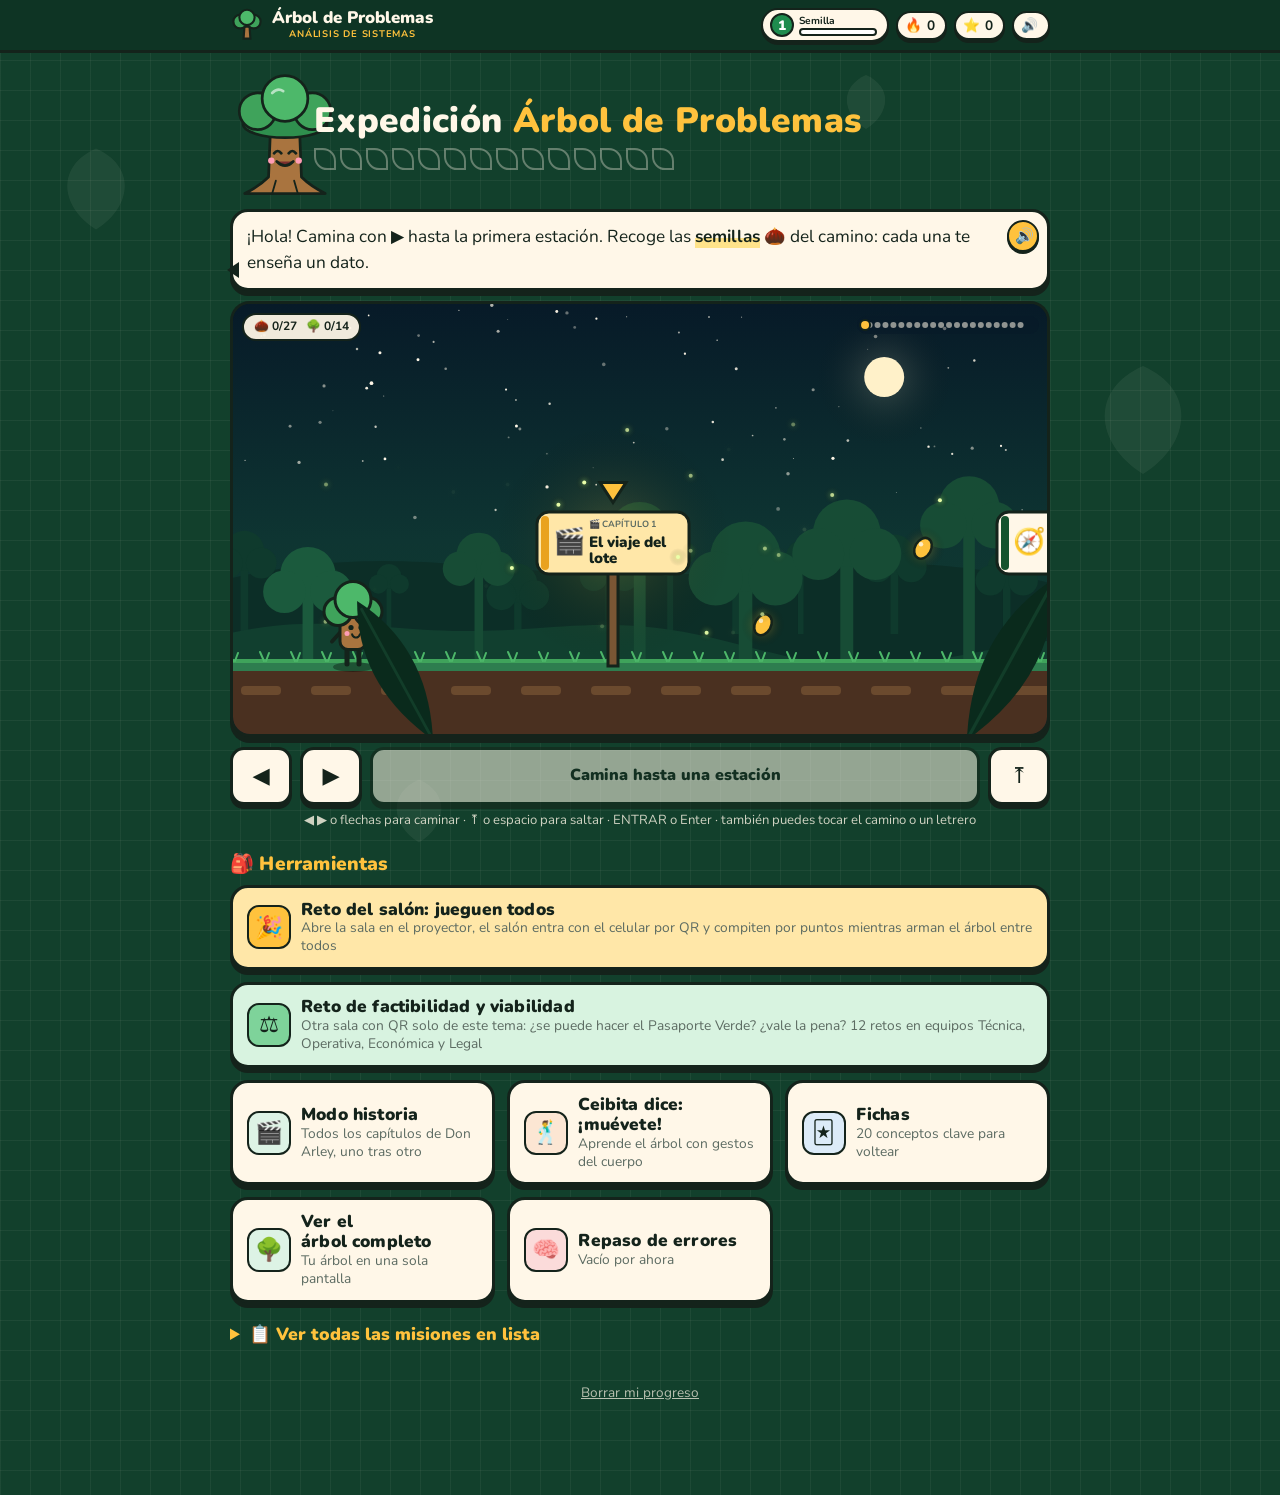
==== index.html @ 60950908 "Reto Matriz factible/viable; misión de factibilidad con menos texto y más juego; combos, puntos, pis" ====
<!doctype html>
<html lang="es">
<head>
<meta charset="utf-8">
<link rel="icon" href="favicon.svg" type="image/svg+xml">
<link rel="stylesheet" href="diagramas.css">
<link rel="stylesheet" href="factibilidad.css">
<meta name="viewport" content="width=device-width, initial-scale=1, viewport-fit=cover">
<meta name="description" content="Expedición Árbol de Problemas: un juego para entender el árbol de problemas del Pasaporte Verde del Predio Amazónico por actores, datos, procesos y control.">
<meta name="theme-color" content="#0E3424">
<title>Árbol de Problemas · Expedición</title>
<link rel="preconnect" href="https://fonts.googleapis.com">
<link rel="preconnect" href="https://fonts.gstatic.com" crossorigin>
<link rel="stylesheet" href="https://fonts.googleapis.com/css2?family=Nunito:ital,wght@0,400;0,600;0,700;0,800;0,900;1,400&display=swap">
<style>
/* Mundo: selva amazónica de noche. Todo lo que tocas es una "calcomanía" crema con borde de tinta y sombra dura.
   Los 4 componentes del sistema tienen color fijo en todo el juego: Actores verde, Datos azul, Procesos naranja, Control dorado. */
:root{
  --night:#12402C; --night2:#0E3424; --grid:rgba(255,247,232,.05);
  --paper:#FFF7E8; --paper2:#F3E8CF; --ink:#14231B; --muted:#5C6B62; --cream:#FFF7E8;
  --act:#1E8C4E; --act-bg:#DDF3E5; --dat:#2B7BB9; --dat-bg:#DCEBF8; --pro:#D0661C; --pro-bg:#FCE6D3; --con:#B88600; --con-bg:#FBF0C8;
  --efe:#E9A21F; --efe-bg:#FDF1D3; --env:#7C8A82; --env-bg:#ECEFED; --trunk:#14532D;
  --ok:#1C9A52; --ok-bg:#D8F2E2; --bad:#DA3832; --bad-bg:#FBDBDA; --gold:#FFC23D; --pink:#FF9DB5;
  --display:"Nunito",system-ui,sans-serif;
  --body:"Nunito",system-ui,-apple-system,"Segoe UI",sans-serif;
  --mono:"Nunito",system-ui,sans-serif;
  color-scheme:light;
}
*{box-sizing:border-box}
html,body{margin:0}
html{background:var(--night)}
body{background:var(--night);color:var(--cream);font-family:var(--body);font-size:17px;line-height:1.5;min-height:100vh;overflow-x:hidden;
  background-image:linear-gradient(var(--grid) 1px,transparent 1px),linear-gradient(90deg,var(--grid) 1px,transparent 1px);background-size:30px 30px}
[hidden]{display:none!important}
h1,h2,h3{font-family:var(--display);font-weight:900;letter-spacing:.01em;line-height:1.15;margin:0;text-wrap:balance}
p{margin:0}
b,strong{font-weight:700}
button{font:inherit;color:inherit}
:focus-visible{outline:3px solid var(--gold);outline-offset:3px;border-radius:8px}
.gut{padding-left:max(16px,env(safe-area-inset-left,0px));padding-right:max(16px,env(safe-area-inset-right,0px))}
.wrap{max-width:820px;margin:0 auto}
.muted{color:var(--muted)}
.center{text-align:center}

/* hojas de fondo */
.bg{position:fixed;inset:0;z-index:0;pointer-events:none;overflow:hidden}
.bg svg{position:absolute;fill:var(--cream);opacity:.06;animation:drift 28s ease-in-out infinite}
@keyframes drift{50%{transform:translateY(-30px) rotate(18deg)}}

/* calcomanías */
.paper{background:var(--paper);color:var(--ink);border:3px solid var(--ink);border-radius:20px;box-shadow:0 6px 0 var(--ink);padding:18px}
.btn{font-family:var(--display);font-weight:900;font-size:1.15rem;letter-spacing:.02em;background:var(--gold);color:var(--ink);border:3px solid var(--ink);border-radius:14px;padding:11px 20px;box-shadow:0 5px 0 var(--ink);cursor:pointer;transition:transform .08s,box-shadow .08s,filter .15s;display:inline-flex;align-items:center;gap:8px;justify-content:center;text-decoration:none}
.btn:hover:not(:disabled){filter:brightness(1.06)}
.btn:active:not(:disabled){transform:translateY(4px);box-shadow:0 1px 0 var(--ink)}
.btn.ghost{background:var(--paper)}
.btn.green{background:#7ED39A}
.btn.small{font-size:.95rem;padding:6px 12px;box-shadow:0 3px 0 var(--ink);border-radius:11px}
.btn.small:active:not(:disabled){transform:translateY(2px);box-shadow:0 1px 0 var(--ink)}
.btn:disabled{opacity:.45;cursor:default}
.eyebrow{font:700 .72rem var(--mono);letter-spacing:.1em;text-transform:uppercase}

/* HUD */
.hud{position:sticky;top:0;z-index:15;background:var(--night2);border-bottom:3px solid var(--ink);padding-top:env(safe-area-inset-top,0px)}
.hin{max-width:820px;margin:0 auto;display:flex;align-items:center;gap:7px;flex-wrap:wrap;padding-block:8px}
.logo{display:flex;align-items:center;gap:8px;background:none;border:0;cursor:pointer;padding:0;margin-right:auto;color:var(--cream)}
.logo svg{width:34px;height:34px}
.logo .lt{font-family:var(--display);font-weight:900;font-size:1.05rem;line-height:1}
.logo .lt small{display:block;font:700 .6rem var(--mono);letter-spacing:.08em;color:var(--gold)}
.chip{display:inline-flex;align-items:center;gap:5px;background:var(--paper);color:var(--ink);border:2.5px solid var(--ink);border-radius:999px;padding:3px 10px 3px 7px;font:700 .85rem var(--mono);font-variant-numeric:tabular-nums;white-space:nowrap;box-shadow:0 3px 0 var(--ink)}
button.chip{cursor:pointer}
button.chip:active{transform:translateY(2px);box-shadow:0 1px 0 var(--ink)}
.lvl .badge{width:24px;height:24px;border-radius:50%;background:var(--act);color:#fff;border:2.5px solid var(--ink);display:grid;place-items:center;font-family:var(--display);font-weight:900;font-size:.85rem}
.lvl .info{display:grid;line-height:1.1}
.lvl .rank{font:700 .64rem var(--body);max-width:96px;white-space:nowrap;overflow:hidden;text-overflow:ellipsis}
.xpbar{width:78px;height:8px;border:2px solid var(--ink);border-radius:99px;background:#fff;overflow:hidden}
.xpbar i{display:block;height:100%;background:var(--act);transition:width .5s}
.flame.hot{background:#FFD9B8}
.flame.hot .fi{display:inline-block;animation:flick .5s ease-in-out infinite alternate}
@keyframes flick{to{transform:scale(1.18) rotate(-6deg)}}
.chip.run{background:#CDEFD8}
.chip.brk{background:#FFE0EA}

main{position:relative;z-index:1;padding-top:18px;padding-bottom:90px}

/* Ceibita y burbuja */
.talk{display:grid;grid-template-columns:96px 1fr;gap:10px;align-items:end;margin-bottom:14px}
.ceiba{width:96px;height:112px;overflow:visible}
.ceiba .crown{transform-origin:60px 60px;animation:sway 4s ease-in-out infinite}
@keyframes sway{50%{transform:rotate(-3deg)}}
.bubble{position:relative;background:var(--paper);color:var(--ink);border:3px solid var(--ink);border-radius:18px 18px 18px 4px;box-shadow:0 5px 0 var(--ink);padding:12px 46px 12px 14px;font-size:1.08rem;min-height:56px}
.bubble::before{content:"";position:absolute;left:-14px;bottom:10px;border:8px solid transparent;border-right:12px solid var(--ink)}
.bubble b{background:linear-gradient(transparent 55%,#FFE38A 55%)}
.spk{position:absolute;right:8px;top:8px;width:32px;height:32px;border-radius:50%;border:2.5px solid var(--ink);background:var(--gold);cursor:pointer;display:grid;place-items:center;font-size:.95rem;box-shadow:0 2px 0 var(--ink)}
.w{opacity:0;animation:win .3s forwards}
@keyframes win{to{opacity:1}}

.card{margin-bottom:16px}
.card h3{font-size:1.3rem;margin-bottom:8px}
.card p+p{margin-top:8px}
.pop{animation:pop .35s cubic-bezier(.2,1.4,.4,1)}
@keyframes pop{from{transform:scale(.94);opacity:0}}
.act{display:flex;gap:10px;justify-content:center;flex-wrap:wrap;margin-top:6px}

/* piezas de contenido */
.big{font-family:var(--display);font-weight:900;font-size:1.3rem;line-height:1.25;color:var(--trunk)}
.quote{border-left:6px solid var(--gold);background:#FFF1C9;padding:10px 12px;border-radius:0 12px 12px 0;font-weight:700}
.trunkbox{background:var(--trunk);color:#fff;border:3px solid var(--ink);outline:3px solid var(--gold);outline-offset:-7px;border-radius:14px;padding:14px 16px;font-family:var(--display);font-weight:900;font-size:1.15rem;line-height:1.3}
.rows{display:grid;gap:6px}
.rows .r{display:grid;grid-template-columns:minmax(110px,32%) 1fr;gap:10px;padding:8px 10px;border-radius:10px;background:#fff;border:2px solid #E3D9C2;font-size:.97rem}
.rows .r b{color:var(--ink)}
.rows .r.c-act{border-left:7px solid var(--act)} .rows .r.c-dat{border-left:7px solid var(--dat)} .rows .r.c-pro{border-left:7px solid var(--pro)} .rows .r.c-con{border-left:7px solid var(--con)} .rows .r.c-efe{border-left:7px solid var(--efe)} .rows .r.c-env{border-left:7px solid var(--env)} .rows .r.c-trk{border-left:7px solid var(--trunk)}
.rows .r.hl{background:#FFF1C9;border-color:var(--gold)}
.li{margin:4px 0 0;padding-left:20px}
.li li{margin:3px 0}
.flow{display:flex;flex-wrap:wrap;align-items:center;gap:6px;margin:6px 0}
.flow span{background:#fff;border:2.5px solid var(--ink);border-radius:10px;padding:5px 9px;font-weight:700;font-size:.92rem}
.flow span:last-child{background:var(--act);color:#fff}
.flow.plain span:last-child{background:#fff;color:var(--ink)}
.flow i{font-style:normal;font-weight:700;color:var(--muted)}
.cmp{display:grid;grid-template-columns:repeat(2,1fr);gap:8px}
@media(min-width:640px){.cmp{grid-template-columns:repeat(4,1fr)}}
.cmp div{border-radius:12px;padding:9px 10px;border:2.5px solid var(--ink);font-size:.92rem;line-height:1.3}
.cmp div b{display:block;font-family:var(--display);font-weight:900;font-size:1.05rem;color:#fff;margin:-9px -10px 6px;padding:5px 10px;border-radius:9px 9px 0 0}
.k-act{background:var(--act-bg)} .k-act b{background:var(--act)}
.k-dat{background:var(--dat-bg)} .k-dat b{background:var(--dat)}
.k-pro{background:var(--pro-bg)} .k-pro b{background:var(--pro)}
.k-con{background:var(--con-bg)} .k-con b{background:var(--con)}
.tag{display:inline-block;color:#fff;border-radius:7px;padding:0 7px;font-weight:700;font-size:.9em}
.t-act{background:var(--act)} .t-dat{background:var(--dat)} .t-pro{background:var(--pro)} .t-con{background:var(--con)} .t-efe{background:var(--efe);color:var(--ink)} .t-env{background:var(--env)}
.two{display:grid;grid-template-columns:1fr 1fr;gap:8px}
.two>div{border:2.5px solid var(--ink);border-radius:12px;padding:9px 10px;font-size:.93rem}
.two .yes{background:var(--ok-bg)} .two .no{background:#EEE7F6}
.howto{display:grid;gap:8px;margin:6px 0 10px}
.howto div{display:flex;gap:10px;align-items:center;background:#fff;border:2px solid #E3D9C2;border-radius:12px;padding:8px 10px}
.howto div b{flex:none;width:30px;height:30px;border-radius:50%;background:var(--gold);border:2.5px solid var(--ink);display:grid;place-items:center;font-family:var(--display);font-weight:900}
.treepic{display:grid;gap:6px;text-align:center;font-weight:700}
.treepic div{border:2.5px solid var(--ink);border-radius:12px;padding:8px}
.tp-copa{background:var(--efe-bg)} .tp-tronco{background:var(--trunk);color:#fff} .tp-raiz{background:var(--act-bg)} .tp-suelo{background:var(--env-bg);border-style:dashed!important}
.treepic small{display:block;font-weight:400}
.dik{display:flex;gap:6px;align-items:center;flex-wrap:wrap}
.dik span{flex:1;min-width:100px;text-align:center;border:2.5px solid var(--dat);border-radius:10px;padding:7px;background:var(--dat-bg);font-weight:700;font-size:.92rem}
.dik span.x{border-color:var(--bad);border-style:dashed;background:#fff;color:var(--bad)}
.dik i{font-style:normal;font-weight:700}
.eps{display:grid;grid-template-columns:1fr auto 1fr auto 1fr;gap:6px;align-items:stretch;font-size:.88rem}
.eps>div{border:2.5px solid var(--ink);border-radius:10px;padding:7px}
.eps .ar{border:0;display:grid;place-items:center;font-weight:700;padding:0}
.eps h4{margin:0 0 3px;font:700 .72rem var(--mono);letter-spacing:.08em}
.eps .e{background:var(--dat-bg)} .eps .p{background:var(--pro-bg)} .eps .s{background:var(--efe-bg)}
.ctl{margin-top:8px;border:2.5px solid var(--ink);border-radius:10px;padding:7px;background:var(--con-bg);text-align:center;font-size:.9rem}
@media(max-width:560px){.eps{grid-template-columns:1fr}.eps .ar{transform:rotate(90deg);height:18px}}

/* mapa */
.hero{display:grid;grid-template-columns:110px 1fr;gap:12px;align-items:center;margin-bottom:16px}
.hero .ceiba{width:110px;height:128px}
.title{font-size:clamp(1.8rem,7vw,2.6rem);color:var(--cream)}
.title em{font-style:normal;color:var(--gold)}
.leaves{display:flex;gap:4px;flex-wrap:wrap;margin-top:8px}
.leaves i{width:22px;height:22px;border-radius:0 60% 0 60%;border:2px solid var(--cream);opacity:.35}
.leaves i.on{background:#7ED39A;border-color:var(--ink);opacity:1}
.sect{font-family:var(--display);font-weight:900;font-size:1.2rem;margin:22px 0 10px;color:var(--gold)}
.grid{display:grid;grid-template-columns:repeat(auto-fill,minmax(230px,1fr));gap:12px}
.mcard{position:relative;text-align:left;background:var(--paper);color:var(--ink);border:3px solid var(--ink);border-radius:18px;box-shadow:0 5px 0 var(--ink);padding:12px 14px;cursor:pointer;display:grid;grid-template-columns:44px 1fr;gap:10px;align-items:center;transition:transform .08s,box-shadow .08s}
.mcard:active{transform:translateY(4px);box-shadow:0 1px 0 var(--ink)}
.mcard .ic{width:44px;height:44px;border-radius:12px;border:2.5px solid var(--ink);display:grid;place-items:center;font-size:1.4rem;background:var(--c,#fff)}
.mcard h3{font-size:1.08rem}
.mcard p{font-size:.86rem;color:var(--muted);line-height:1.3}
.mcard .st{font-size:.95rem;letter-spacing:1px;color:#C9A13E}
.mcard .nx{position:absolute;top:-11px;right:10px;background:var(--gold);border:2.5px solid var(--ink);border-radius:99px;font:700 .68rem var(--mono);padding:2px 8px;animation:bob 1.4s ease-in-out infinite}
@keyframes bob{50%{transform:translateY(-3px)}}
.mcard.done{background:#F1FAF3}
.mcard.boss{grid-column:1/-1;background:#FFE7A8}
.mcard .num{font:700 .66rem var(--mono);color:var(--muted);letter-spacing:.08em}
.linkbtn{background:none;border:0;color:var(--cream);opacity:.7;text-decoration:underline;cursor:pointer;font-size:.85rem}

/* minijuegos */
.gtitle{margin-bottom:12px}
.gtitle h3{font-size:1.45rem;color:var(--cream)}
.gtitle p{opacity:.85}
.pool{display:flex;flex-wrap:wrap;gap:8px;margin-bottom:14px;min-height:20px}
.tile{background:var(--paper);color:var(--ink);border:2.5px solid var(--ink);border-radius:12px;padding:8px 11px;box-shadow:0 3px 0 var(--ink);cursor:pointer;font-weight:700;font-size:.95rem;text-align:left;line-height:1.25;transition:transform .08s}
.tile.sel{background:var(--gold);transform:translateY(-3px)}
.tile.okk{background:var(--ok-bg);box-shadow:none;cursor:default}
.tile.gone{display:none}
.buckets{display:grid;gap:10px;grid-template-columns:repeat(2,1fr)}
@media(min-width:700px){.buckets.b4{grid-template-columns:repeat(4,1fr)}.buckets.b3{grid-template-columns:repeat(3,1fr)}.buckets.b5{grid-template-columns:repeat(5,1fr)}}
.bucket{background:var(--bg,#fff);border:3px solid var(--ink);border-radius:16px;min-height:96px;cursor:pointer;display:flex;flex-direction:column;box-shadow:0 4px 0 var(--ink);color:var(--ink)}
.bucket .bh{background:var(--c);color:#fff;font-family:var(--display);font-weight:900;padding:6px 10px;border-radius:12px 12px 0 0;font-size:1rem}
.bucket .bin{padding:6px;display:flex;flex-direction:column;gap:5px}
.bucket .bin .tile{font-size:.8rem;padding:5px 7px;box-shadow:none}
.bucket.hint{animation:glow .8s ease-in-out 3}
@keyframes glow{50%{box-shadow:0 0 0 6px var(--gold)}}
.shake{animation:shake .35s}
@keyframes shake{25%{transform:translateX(-6px)}75%{transform:translateX(6px)}}
.fb{min-height:1.6em;text-align:center;font-weight:700;margin:12px 0 4px}
.fb.good{color:#9BF0B8} .fb.bad{color:#FFB3B0}
.line{list-style:none;padding:0;margin:0 0 14px;display:grid;gap:6px;counter-reset:n}
.line li{counter-increment:n;background:var(--ok-bg);color:var(--ink);border:2.5px solid var(--ink);border-radius:12px;padding:7px 10px 7px 40px;position:relative;font-weight:700;animation:pop .3s}
.line li::before{content:counter(n);position:absolute;left:8px;top:50%;transform:translateY(-50%);width:24px;height:24px;border-radius:50%;background:var(--act);color:#fff;display:grid;place-items:center;font-family:var(--display);font-weight:900;font-size:.85rem}
.line.empty::after{content:"Toca la primera tarjeta…";opacity:.6;font-style:italic}
.match{display:grid;grid-template-columns:1fr 1fr;gap:10px}
.match .col{display:grid;gap:8px;align-content:start}
.match .tile{width:100%}
.match .tile.okk{opacity:.75}
.tfcard{text-align:center;font-size:1.2rem;font-weight:700;padding:26px 18px}
.tfbtns{display:grid;grid-template-columns:1fr 1fr;gap:10px;margin-top:12px}

/* batalla */
.arena{display:grid;grid-template-columns:110px 1fr;gap:12px;align-items:center;margin-bottom:14px}
.mon{width:110px;height:100px;overflow:visible}
.mon.hit{animation:hit .4s}
@keyframes hit{30%{transform:translateX(10px) rotate(8deg);filter:brightness(1.6)}}
.mon.ko{animation:ko .8s forwards}
@keyframes ko{to{transform:translateY(40px) rotate(90deg);opacity:0}}
.mname{font-family:var(--display);font-weight:900;font-size:1.25rem}
.hp{height:16px;border:3px solid var(--ink);border-radius:99px;background:#fff;overflow:hidden;margin:6px 0}
.hp i{display:block;height:100%;background:linear-gradient(90deg,#E8533F,#F28C38);transition:width .4s}
.hearts{font-size:1.25rem;letter-spacing:2px}
.combo{font:700 .8rem var(--mono);color:var(--gold)}
.qbox{margin-bottom:12px}
.qbox .q{font-size:1.15rem;font-weight:700}
.opts{display:grid;gap:8px}
.opt{text-align:left;background:#fff;border:3px solid var(--ink);border-radius:14px;padding:10px 12px;box-shadow:0 4px 0 var(--ink);cursor:pointer;font-weight:700;font-size:1rem;color:var(--ink);line-height:1.3}
.opt:active:not(:disabled){transform:translateY(3px);box-shadow:0 1px 0 var(--ink)}
.opt.right{background:var(--ok-bg);border-color:var(--ok)}
.opt.wrong{background:var(--bad-bg);border-color:var(--bad)}
.opt:disabled{cursor:default}
.why{margin-top:10px;border-radius:12px;padding:10px 12px;font-size:.98rem;border:2.5px solid var(--ink)}
.why.good{background:var(--ok-bg)} .why.bad{background:var(--bad-bg)}
.float{position:fixed;z-index:70;pointer-events:none;font-family:var(--display);font-weight:900;font-size:1.3rem;color:var(--gold);-webkit-text-stroke:1px var(--ink);animation:up 1s forwards}
@keyframes up{to{transform:translateY(-50px);opacity:0}}

.mtop{display:flex;align-items:center;gap:10px;margin-bottom:14px}
.dots{display:flex;gap:5px;flex-wrap:wrap}
.dots i{width:11px;height:11px;border-radius:50%;border:2px solid var(--cream);opacity:.4}
.dots i.on{background:var(--gold);border-color:var(--ink);opacity:1}
.dots i.cur{background:var(--cream);opacity:1;transform:scale(1.25)}

/* overlay, toast, confeti */
.ov{position:fixed;inset:0;z-index:50;background:rgba(10,30,20,.72);display:grid;place-items:center;padding:16px}
.ov .paper{max-width:460px;width:100%;max-height:88vh;overflow:auto;animation:pop .35s cubic-bezier(.2,1.4,.4,1)}
.ov h2{font-size:1.7rem;margin-bottom:6px}
.toast{position:fixed;left:50%;bottom:22px;transform:translateX(-50%);z-index:55;background:var(--paper);color:var(--ink);border:3px solid var(--ink);border-radius:14px;box-shadow:0 4px 0 var(--ink);padding:9px 14px;font-weight:700;max-width:92vw;animation:pop .3s}
.confetti{position:fixed;inset:0;pointer-events:none;z-index:60;overflow:hidden}
.confetti i{position:absolute;top:-14px;width:9px;height:14px;border-radius:2px;animation:fall 1.9s ease-in forwards}
@keyframes fall{to{transform:translate(var(--x),105vh) rotate(720deg)}}
.seg{display:flex;gap:6px;flex-wrap:wrap;margin:6px 0 12px}
.seg button{border:2.5px solid var(--ink);border-radius:10px;background:#fff;padding:6px 12px;cursor:pointer;font-weight:700}
.seg button.on{background:var(--gold)}
input[type=range]{width:100%;accent-color:var(--act)}

/* fichas */
.flip{perspective:900px;cursor:pointer;min-height:150px}
.flip .in{position:relative;width:100%;min-height:150px;transition:transform .5s;transform-style:preserve-3d}
.flip.on .in{transform:rotateY(180deg)}
.flip .f,.flip .b{position:absolute;inset:0;backface-visibility:hidden;border:3px solid var(--ink);border-radius:16px;box-shadow:0 4px 0 var(--ink);padding:12px;display:grid;place-items:center;text-align:center;color:var(--ink)}
.flip .f{background:var(--paper);font-family:var(--display);font-weight:900;font-size:1.25rem}
.flip .b{background:var(--act-bg);transform:rotateY(180deg);font-size:.95rem;line-height:1.35}
.fgrid{display:grid;grid-template-columns:repeat(auto-fill,minmax(220px,1fr));gap:12px}

/* exposición */
.expo .stepn{font:700 .75rem var(--mono);letter-spacing:.1em;color:var(--muted)}
.expo .say{font-size:1.18rem;line-height:1.5;font-style:italic;margin:8px 0}
.keys{display:grid;gap:7px;margin:10px 0}
.keys span{background:#fff;border:2.5px solid var(--ink);border-radius:10px;padding:8px 10px;font-weight:700}
.clock{font:700 2rem var(--mono);text-align:center}
.clock small{font-size:.9rem;color:var(--muted)}
.prog{height:10px;border:2.5px solid var(--ink);border-radius:99px;background:#fff;overflow:hidden;margin:6px 0 12px}
.prog i{display:block;height:100%;background:var(--act);transition:width .3s}

/* ===== mundo para caminar ===== */
.world{position:relative;border:3px solid var(--ink);border-radius:20px;overflow:hidden;box-shadow:0 6px 0 var(--ink);background:#071A28;touch-action:none;user-select:none;-webkit-user-select:none}
.world canvas{display:block;width:100%;height:min(58vh,430px);cursor:pointer}
.pad{display:grid;grid-template-columns:62px 62px 1fr 62px;gap:8px;margin-top:10px}
.pad button{height:58px;border:3px solid var(--ink);border-radius:14px;background:var(--paper);color:var(--ink);box-shadow:0 4px 0 var(--ink);font-size:1.4rem;cursor:pointer;touch-action:none;user-select:none;-webkit-user-select:none}
.pad button:active,.pad button.on{transform:translateY(3px);box-shadow:0 1px 0 var(--ink)}
.pad .go{background:var(--gold);font-family:var(--display);font-weight:900;font-size:1rem;padding:0 8px;line-height:1.1}
.pad .go:disabled{opacity:.55;background:var(--paper)}
.whelp{font-size:.82rem;opacity:.8;text-align:center;margin-top:6px}
details.lst summary{cursor:pointer;font-family:var(--display);font-weight:900;color:var(--gold);font-size:1.1rem;margin:18px 0 10px}
.fact{position:fixed;left:50%;top:78px;transform:translateX(-50%);z-index:56;width:min(92vw,520px);background:#FFF1C9;color:var(--ink);border:3px solid var(--ink);border-radius:16px;box-shadow:0 5px 0 var(--ink);padding:10px 14px;font-weight:700;animation:pop .35s}
.fact small{display:block;font:700 .7rem var(--mono);color:#9A6B00;letter-spacing:.08em}

/* ===== minijuegos de acción ===== */
.gcv{position:relative;border:3px solid var(--ink);border-radius:18px;overflow:hidden;box-shadow:0 5px 0 var(--ink);touch-action:none;background:#0B2A3A}
.gcv canvas{display:block;width:100%;height:min(58vh,420px);cursor:none}
.gcv.lluvia canvas{height:min(64vh,480px);cursor:pointer}
.gstat{display:flex;justify-content:space-between;align-items:center;gap:8px;flex-wrap:wrap;margin:8px 2px;font:700 .95rem var(--mono)}
.mem{display:grid;grid-template-columns:repeat(3,1fr);gap:8px}
@media(min-width:620px){.mem{grid-template-columns:repeat(4,1fr)}}
.mc{min-height:96px;border:3px solid var(--ink);border-radius:14px;background:var(--act);color:#fff;box-shadow:0 4px 0 var(--ink);cursor:pointer;font-weight:700;font-size:.9rem;padding:8px;display:grid;place-items:center;text-align:center;line-height:1.25;transition:background .2s}
.mc .t{display:none}.mc .bk{font-size:1.9rem}
.mc.up,.mc.got{background:var(--paper);color:var(--ink);animation:pop .3s}
.mc.up .t,.mc.got .t{display:block}.mc.up .bk,.mc.got .bk{display:none}
.mc.got{background:var(--ok-bg);cursor:default;box-shadow:none}
.mc.a .t{font-family:var(--display);font-weight:900;font-size:1.05rem}
.speed .stmt{font-size:1.12rem;font-weight:700}
.speed .ans{display:block;margin-top:8px;font-size:1.05rem;background:#FFF1C9;border:2.5px dashed var(--ink);border-radius:10px;padding:8px}
.tbar{height:12px;border:3px solid var(--ink);border-radius:99px;background:#fff;overflow:hidden}
.tbar i{display:block;height:100%;width:100%;background:linear-gradient(90deg,#1E8C4E,#FFC23D);transition:width .2s linear}

/* ===== construir el árbol ===== */
.build{display:grid;gap:8px}
.zone{border:3px dashed var(--ink);border-radius:14px;padding:6px;min-height:58px;color:var(--ink);background:var(--bg,#fff);transition:transform .1s;cursor:pointer}
.zone .zh{font:700 .66rem var(--mono);letter-spacing:.04em;display:flex;justify-content:space-between;gap:4px;color:var(--c,#14231B)}
.zone .zin{display:flex;flex-direction:column;gap:4px;margin-top:4px}
.zone .zin span{background:#fff;border:2px solid var(--ink);border-radius:8px;padding:3px 6px;font-size:.72rem;font-weight:700;line-height:1.2;animation:pop .3s}
.zone.over{transform:scale(1.03);border-style:solid;box-shadow:0 0 0 4px var(--gold)}
.zone.full{border-style:solid}
.zone.hint{animation:glow .8s ease-in-out 3}
.zrow{display:grid;grid-template-columns:repeat(4,1fr);gap:6px}
.btrunk{background:var(--trunk);color:#fff;border:3px solid var(--ink);border-radius:14px;padding:8px 10px;font-family:var(--display);font-weight:900;font-size:.92rem;text-align:center;line-height:1.25}
.tray{position:sticky;bottom:8px;z-index:5;display:grid;gap:8px;background:rgba(14,52,36,.94);border:3px solid var(--ink);border-radius:16px;padding:8px;margin-top:10px}
.tray .tile{touch-action:none;cursor:grab;width:100%}
.ghost:not(.btn){position:fixed;z-index:80;pointer-events:none;transform:translate(-50%,-70%) rotate(-3deg);max-width:260px;opacity:.95}

/* ===== teatro de la exposición ===== */
.stage{position:relative;border:3px solid var(--ink);border-radius:20px;overflow:hidden;box-shadow:0 6px 0 var(--ink);padding:22px 14px 18px;background:radial-gradient(ellipse at 50% 0%,rgba(255,240,180,.42),transparent 62%),linear-gradient(#2a1033,#14081a);color:var(--cream)}
.stage::before,.stage::after{content:"";position:absolute;top:0;bottom:0;width:30px;background:repeating-linear-gradient(90deg,#9d1d2c 0 9px,#7a1220 9px 16px);box-shadow:inset -6px 0 10px rgba(0,0,0,.35)}
.stage::before{left:0}.stage::after{right:0;transform:scaleX(-1)}
.stage>*{position:relative;z-index:1;margin-left:24px;margin-right:24px}
.stage h2{font-size:clamp(1.5rem,6vw,2.2rem);text-align:center;color:var(--gold)}
.sgrid{display:grid;gap:10px;margin-top:14px}
.scard{display:grid;grid-template-columns:42px 1fr auto;gap:10px;align-items:center;text-align:left;background:var(--paper);color:var(--ink);border:3px solid var(--ink);border-radius:16px;box-shadow:0 4px 0 var(--ink);padding:10px 12px;cursor:pointer}
.scard:active{transform:translateY(3px);box-shadow:0 1px 0 var(--ink)}
.scard .ic{font-size:1.6rem;text-align:center}
.scard h3{font-size:1.05rem}.scard p{font-size:.82rem;color:var(--muted);line-height:1.3}
.scard .st{color:#C9A13E;letter-spacing:1px;white-space:nowrap}
.mic{display:grid;gap:8px}
.chips{display:flex;flex-wrap:wrap;gap:6px}
.chips button{border:2.5px solid var(--ink);border-radius:99px;background:#fff;padding:5px 11px;font-weight:700;font-size:.86rem;cursor:pointer;color:var(--ink)}
.chips button.hit{background:#7ED39A;animation:pop .3s}
.live{min-height:2.6em;font-style:italic;color:var(--muted);font-size:.9rem;background:#fff;border:2px dashed #CDBF9F;border-radius:10px;padding:6px 9px;max-height:7em;overflow:auto}
.btn.rec{background:#FF8A80}
.btn .dot{display:inline-block;width:12px;height:12px;border-radius:50%;background:#C62828;animation:blink 1s infinite}
@keyframes blink{50%{opacity:.2}}
.prompter{font-size:1.18rem;line-height:1.55;font-weight:700;color:var(--ink)}
.prompter .fd{color:#7A705C;letter-spacing:.04em}
.breath{width:170px;height:170px;margin:14px auto;border-radius:50%;background:radial-gradient(circle,#7ED39A,#1E8C4E);border:4px solid var(--ink);display:grid;place-items:center;font-family:var(--display);font-weight:900;font-size:1.3rem;color:#fff;transform:scale(.6);transition:transform 4s ease-in-out}
.breath.in{transform:scale(1)}
.ptree{display:grid;gap:6px;margin-top:10px}
.ptree button{border:3px solid var(--ink);border-radius:12px;font-weight:700;cursor:pointer;padding:12px 6px;font-size:.92rem;color:var(--ink);box-shadow:0 3px 0 var(--ink)}
.ptree .r4{display:grid;grid-template-columns:repeat(4,1fr);gap:6px}
.pz-copa{background:var(--efe-bg)}.pz-tronco{background:var(--trunk);color:#fff!important}.pz-suelo{background:var(--env-bg);border-style:dashed!important}
.pz-act{background:var(--act-bg)}.pz-dat{background:var(--dat-bg)}.pz-pro{background:var(--pro-bg)}.pz-con{background:var(--con-bg)}
.ptree button.right{outline:5px solid var(--ok)}.ptree button.wrong{outline:5px solid var(--bad)}
.simon{text-align:center}
.simon .gest{font-size:4.5rem;line-height:1.1;margin:6px 0}
.simon .says{font-family:var(--display);font-weight:900;font-size:1.7rem}
.cert{text-align:center;border:6px double #C9A13E!important;background:linear-gradient(#FFFBEF,#FFF1C9)!important}
.cert h2{color:var(--trunk)}
#fw{position:fixed;inset:0;z-index:58;pointer-events:none}
.crowd{font-size:1.8rem;text-align:center;letter-spacing:4px;animation:bob .6s ease-in-out infinite}
.big3{font-family:var(--display);font-weight:900;font-size:5rem;line-height:1;text-align:center;color:var(--ink)}

.cine{position:fixed;inset:0;z-index:95;background:#06120E;animation:cineEntra .55s cubic-bezier(.6,0,.3,1) both}
.cine.sale{animation:cineSale .35s ease both}
.cine iframe{display:block;width:100%;height:100%;border:0}
@keyframes cineEntra{from{clip-path:circle(0% at 50% 50%)}to{clip-path:circle(80% at 50% 50%)}}
@keyframes cineSale{to{opacity:0}}
.leyendo{position:relative;z-index:2;box-shadow:0 0 0 4px #FFC23D,0 0 26px rgba(255,194,61,.6)!important;border-radius:12px;transform:scale(1.015);transition:box-shadow .25s,transform .25s}
@media (prefers-reduced-motion:reduce){*,*::before,*::after{animation:none!important;transition:none!important}.w{opacity:1}}

/* enlazar: hilos SVG entre tarjetas y grupos */
.enlazar{position:relative;display:grid;grid-template-columns:1fr .8fr;gap:clamp(40px,10vw,120px);align-items:center;min-height:300px;padding:6px 0}
.enlazar .hilos{position:absolute;inset:0;width:100%;height:100%;pointer-events:none;overflow:visible;z-index:3}
.ecol{display:grid;gap:10px;align-content:center}
.ecarta{position:relative;width:100%;touch-action:none;cursor:grab;animation:entraCarta .4s cubic-bezier(.22,1,.36,1) both}
.ecarta:nth-child(2){animation-delay:.05s}.ecarta:nth-child(3){animation-delay:.1s}.ecarta:nth-child(4){animation-delay:.15s}
@keyframes entraCarta{from{opacity:0;transform:translateX(-14px);filter:blur(4px)}}
.ecarta .pto,.socket .pto{position:absolute;top:50%;width:14px;height:14px;margin-top:-7px;border-radius:50%;background:var(--gold);border:2.5px solid var(--ink)}
.ecarta .pto{right:-9px}.socket .pto{left:-9px;background:var(--c)}
.ecarta.viaja{transition:transform .5s cubic-bezier(.65,0,.35,1),opacity .5s;transform:translate(var(--vx),var(--vy)) scale(.4);opacity:0}
.socket{position:relative;display:flex;align-items:center;gap:8px;justify-content:space-between;width:100%;min-height:64px;padding:10px 14px 10px 18px;border:3px solid var(--ink);border-radius:16px;background:var(--bg);color:var(--ink);font:inherit;font-weight:900;text-align:left;cursor:pointer;box-shadow:0 4px 0 var(--ink);transition:transform .15s cubic-bezier(.22,1,.36,1)}
.socket b{color:var(--c)}
.socket .n{min-width:30px;height:30px;border-radius:99px;display:grid;place-items:center;background:var(--c);color:#fff;font-size:.9rem}
.socket.over{transform:scale(1.04);outline:4px solid var(--gold)}
.socket.pista{outline:4px dashed var(--ok)}
.socket.recibe{animation:recibe .45s cubic-bezier(.34,1.56,.64,1)}
@keyframes recibe{40%{transform:scale(1.07)}}
.hilo{fill:none;stroke:var(--gold);stroke-width:5;stroke-linecap:round}
.hilo.tirando{stroke-dasharray:2 10;animation:corre .5s linear infinite}
@keyframes corre{to{stroke-dashoffset:-24}}
.hilo.dibuja{stroke-dasharray:1200;stroke-dashoffset:1200;animation:traza .35s cubic-bezier(.22,1,.36,1) forwards}
@keyframes traza{to{stroke-dashoffset:0}}
.hilo.bien{stroke-width:7}
.hilo.mal{stroke:var(--bad);animation:tiembla .3s 2}
@keyframes tiembla{25%{transform:translateY(-4px)}75%{transform:translateY(4px)}}
.hilo.sale,.hilo.suelta{transition:opacity .3s;opacity:0}
.zone.recibe{animation:recibe .45s cubic-bezier(.34,1.56,.64,1)}
@media (max-width:560px){.enlazar{grid-template-columns:1fr .85fr;gap:34px}.socket{min-height:54px;padding:8px 10px 8px 14px;font-size:.85rem}.ecarta{font-size:.82rem}}
@media (prefers-reduced-motion:reduce){.ecarta,.ecarta.viaja,.socket.recibe,.zone.recibe,.hilo{animation:none!important;transition:none!important}}

/* armar: el tablero tiene forma de árbol */
.build.arbolito{justify-items:center;gap:10px}
.arbolito .capa{animation:entraCarta .45s cubic-bezier(.22,1,.36,1) both}
.arbolito .capa:nth-child(2){animation-delay:.06s}.arbolito .capa:nth-child(3){animation-delay:.12s}.arbolito .capa:nth-child(4){animation-delay:.18s}
.arbolito .capa.copa .zone{border-radius:999px 999px 26px 26px / 60px 60px 26px 26px;border-style:solid;background:radial-gradient(120% 140% at 50% 0%,#fff 0%,var(--bg) 55%);padding:10px 18px 8px;box-shadow:inset 0 -6px 0 rgba(0,0,0,.06)}
.arbolito .capa.copa .zone .zh{justify-content:center;gap:10px;font-size:.72rem}
.arbolito .ctronco{width:34%;min-width:170px;background:linear-gradient(90deg,#6B4426,#8A5A34 50%,#6B4426);border-radius:10px;padding:10px;position:relative}
.arbolito .capa.raiz .zone{border-radius:12px 12px 26px 26px;border-style:dashed}
.arbolito .zone.full{border-style:solid}

/* pausa, atrás y controles de voz */
.mtop{flex-wrap:wrap}
.btnPausa{background:var(--gold)}
/* En pausa el juego sigue a la vista (para explicar lo que se ve): solo un marco dorado y un aviso en la esquina. */
#capaPausa{position:fixed;inset:0;z-index:300;pointer-events:none;border:5px solid var(--gold);box-shadow:inset 0 0 0 2px var(--ink)}
.caja-pausa{position:absolute;right:14px;bottom:14px;pointer-events:auto;display:flex;align-items:center;gap:10px;background:var(--paper);color:var(--ink);border:3px solid var(--ink);border-radius:16px;box-shadow:0 5px 0 var(--ink);padding:8px 10px 8px 14px;max-width:calc(100vw - 28px);animation:pop .3s}
.caja-pausa b{font-size:1rem;white-space:nowrap}
.caja-pausa small{display:block;font-size:.75rem;opacity:.7}
body.pausado #step{pointer-events:none}
.voz-ctl{display:flex;gap:8px;justify-content:flex-end;margin:-4px 0 10px}
</style>
</head>
<body>
<div class="bg" aria-hidden="true">
  <svg style="left:4%;top:16%;width:90px" viewBox="0 0 100 100"><path d="M50 95 C10 70 5 25 50 5 C95 25 90 70 50 95Z"/></svg>
  <svg style="right:6%;top:40%;width:120px;animation-delay:-8s" viewBox="0 0 100 100"><path d="M50 95 C10 70 5 25 50 5 C95 25 90 70 50 95Z"/></svg>
  <svg style="left:30%;bottom:6%;width:70px;animation-delay:-15s" viewBox="0 0 100 100"><path d="M50 95 C10 70 5 25 50 5 C95 25 90 70 50 95Z"/></svg>
  <svg style="right:30%;top:8%;width:60px;animation-delay:-4s" viewBox="0 0 100 100"><path d="M50 95 C10 70 5 25 50 5 C95 25 90 70 50 95Z"/></svg>
</div>

<header class="hud gut">
  <div class="hin">
    <button class="logo" id="home" aria-label="Ir al mapa">
      <svg viewBox="0 0 40 40" aria-hidden="true"><g stroke="#14231B" stroke-width="2.5"><path d="M17 22 L16 36 L24 36 L23 22Z" fill="#A9743F"/><circle cx="12" cy="16" r="8" fill="#3FA35B"/><circle cx="28" cy="16" r="8" fill="#3FA35B"/><circle cx="20" cy="11" r="9" fill="#4DB86A"/></g></svg>
      <span class="lt">Árbol de Problemas<small>ANÁLISIS DE SISTEMAS</small></span>
    </button>
    <span class="chip lvl" title="Nivel"><span class="badge" id="lvlNum">1</span><span class="info"><span class="rank" id="rank">Semilla</span><span class="xpbar"><i id="xpfill"></i></span></span></span>
    <span class="chip flame" id="flame" title="Racha de respuestas correctas"><span class="fi">🔥</span><span id="streak">0</span></span>
    <span class="chip" title="Estrellas">⭐<span id="starsTot">0</span></span>
    <button class="chip" id="timer" hidden>⏱<span id="tlabel">25:00</span></button>
    <button class="chip" id="snd" title="Sonido">🔊</button>
  </div>
</header>

<main class="gut"><div class="wrap" id="view"></div></main>
<div class="ov" id="ov" hidden></div>

<script src="diagramas.js"></script>
<script src="factibilidad.js"></script>
<script>
/* ---------- pausa del juego ----------
   El botón ⏸ (o la tecla P) congela todo: las animaciones, los relojes de los minijuegos y la voz.
   ▶ Seguir lo reanuda donde iba. */
let PAUSADO=false;
const _raf=window.requestAnimationFrame.bind(window),_si=window.setInterval.bind(window),enEspera=[];
window.requestAnimationFrame=cb=>{if(PAUSADO){enEspera.push(cb);return -1}return _raf(cb)};
window.setInterval=(f,ms,...a)=>_si(()=>{if(!PAUSADO)f(...a)},ms);
function pausar(){
  if(PAUSADO)return;PAUSADO=true;
  try{speechSynthesis.pause()}catch(e){}
  const c=document.createElement('div');c.id='capaPausa';
  c.innerHTML='<div class="caja-pausa"><div><b>⏸ En pausa</b><small>Tecla P para seguir</small></div><button class="btn small" id="seguirPausa">▶ Seguir</button></div>';
  document.body.appendChild(c);document.body.classList.add('pausado');c.querySelector('#seguirPausa').onclick=reanudar;
  document.querySelectorAll('.btnPausa').forEach(b=>b.textContent='▶ Seguir');
}
function reanudar(){
  if(!PAUSADO)return;PAUSADO=false;
  try{speechSynthesis.resume()}catch(e){}
  const c=document.getElementById('capaPausa');if(c)c.remove();document.body.classList.remove('pausado');
  enEspera.splice(0).forEach(cb=>_raf(cb));
  document.querySelectorAll('.btnPausa').forEach(b=>b.textContent='⏸ Pausa');
}
const alternarPausa=()=>PAUSADO?reanudar():pausar();
// En pausa ninguna tecla mueve el juego; la P pausa o sigue.
addEventListener('keydown',e=>{
  const escribiendo=/INPUT|TEXTAREA/.test((document.activeElement||{}).tagName||'');
  if((e.key==='p'||e.key==='P')&&!escribiendo&&document.querySelector('.btnPausa')){e.preventDefault();e.stopImmediatePropagation();alternarPausa();return}
  if(PAUSADO){e.preventDefault();e.stopImmediatePropagation()}
},true);
/* ================= utilidades ================= */
const $=(s,el=document)=>el.querySelector(s), $$=(s,el=document)=>[...el.querySelectorAll(s)];
const shuffle=a=>{a=a.slice();for(let i=a.length-1;i>0;i--){const j=Math.random()*(i+1)|0;[a[i],a[j]]=[a[j],a[i]]}return a};
const pick=a=>a[Math.random()*a.length|0];
const fmt=t=>String(t).replace(/\*\*(.+?)\*\*/g,'<b>$1</b>');
const plain=h=>{const d=document.createElement('div');d.innerHTML=String(h||'').replace(/\*\*/g,'').replace(/<\/(div|li|p|h3|h4|span|b)>/g,'$&. ').replace(/<i>→<\/i>/g,', ');return d.textContent.replace(/\s+/g,' ').replace(/(\s*\.\s*){2,}/g,'. ').trim()};
const mm=s=>String(Math.floor(Math.max(0,s)/60)).padStart(2,'0')+':'+String(Math.max(0,s)%60).padStart(2,'0');

/* ================= estado ================= */
const KEY='arbol-sistemas-v1';
let S={xp:0,stars:{},err:[],streak:0,best:0,tts:true,fx:true,noise:'off',vol:.35,expoOk:0};
try{const r=localStorage.getItem(KEY);if(r)S=Object.assign(S,JSON.parse(r))}catch(e){}
function save(){try{localStorage.setItem(KEY,JSON.stringify(S))}catch(e){}}
S.seeds=S.seeds||[];S.noise='off';S.expo=S.expo||{};S.caps=S.caps||{};if(typeof S.px!=='number')S.px=120;

/* ================= sonido ================= */
let AC=null;
function ac(){try{AC=AC||new(window.AudioContext||window.webkitAudioContext)();if(AC.state==='suspended')AC.resume()}catch(e){return null}return AC}
function tone(kind){
  if(!S.fx)return;const a=ac();if(!a)return;
  const seq={ok:[[660,.08],[880,.13]],bad:[[230,.14],[170,.2]],tap:[[540,.04]],win:[[523,.1],[659,.1],[784,.1],[1047,.28]],lvl:[[392,.09],[523,.09],[659,.09],[784,.09],[1047,.32]],place:[[700,.05],[940,.07]],pop:[[190,.05],[120,.07]]}[kind]||[[440,.1]];
  let t=a.currentTime;
  seq.forEach(([f,d])=>{const o=a.createOscillator(),g=a.createGain();o.type=kind==='bad'?'square':'triangle';o.frequency.value=f;g.gain.setValueAtTime(.0001,t);g.gain.exponentialRampToValueAtTime(kind==='bad'?.07:.17,t+.01);g.gain.exponentialRampToValueAtTime(.0001,t+d);o.connect(g).connect(a.destination);o.start(t);o.stop(t+d+.03);t+=d*.9});
}
let NZ=null,NG=null;
function setNoise(kind){
  S.noise=kind;save();
  if(NZ){try{NZ.stop()}catch(e){}NZ=null}
  if(kind==='off')return;const a=ac();if(!a)return;
  const len=a.sampleRate*4,buf=a.createBuffer(1,len,a.sampleRate),d=buf.getChannelData(0);
  if(kind==='brown'){let last=0;for(let i=0;i<len;i++){const w=Math.random()*2-1;last=(last+.02*w)/1.02;d[i]=last*3.5}}
  else{let b0=0,b1=0,b2=0,b3=0,b4=0,b5=0,b6=0;for(let i=0;i<len;i++){const w=Math.random()*2-1;b0=.99886*b0+w*.0555179;b1=.99332*b1+w*.0750759;b2=.969*b2+w*.153852;b3=.8665*b3+w*.3104856;b4=.55*b4+w*.5329522;b5=-.7616*b5-w*.016898;d[i]=(b0+b1+b2+b3+b4+b5+b6+w*.5362)*.11;b6=w*.115926}}
  NZ=a.createBufferSource();NZ.buffer=buf;NZ.loop=true;NG=a.createGain();NG.gain.value=S.vol*.5;NZ.connect(NG).connect(a.destination);NZ.start();
}
function setVol(v){S.vol=v;save();if(NG)NG.gain.value=v*.5}
document.addEventListener('pointerdown',()=>{if(S.noise!=='off'&&!NZ)setNoise(S.noise)},{once:true});

/* voz en español */
const HAS_TTS='speechSynthesis' in window;let VOICE=null;
// Busco la voz más natural del computador: primero las neuronales ("Natural"/"Online", como Salome en Edge),
// y entre ellas, español de Colombia.
function pickVoice(){try{const vs=speechSynthesis.getVoices().filter(v=>/^es/i.test(v.lang));
  const p=v=>(/natural|online|neural/i.test(v.name)?100:0)+(/es[-_]CO/i.test(v.lang)?30:/es[-_](MX|US|419)/i.test(v.lang)?20:/es[-_]ES/i.test(v.lang)?10:0)+(/google/i.test(v.name)?15:0);
  VOICE=(S.vozNombre&&vs.find(v=>v.name===S.vozNombre))||vs.sort((a,b)=>p(b)-p(a))[0]||null}catch(e){}}
if(HAS_TTS){pickVoice();try{speechSynthesis.onvoiceschanged=pickVoice}catch(e){}}
// Voz calmada: un poco más lenta que lo normal para que se entienda bien.
function utter(t){t=String(t).replace(/[\u{1F000}-\u{1FAFF}\u{2600}-\u{27BF}\u{2B00}-\u{2BFF}\u{FE0F}\u{200D}]/gu,'').replace(/\s+/g,' ').trim();const u=new SpeechSynthesisUtterance(t);u.lang=VOICE?VOICE.lang:'es-CO';if(VOICE)u.voice=VOICE;u.rate=.93;u.pitch=1;return u}
function speak(t){if(!HAS_TTS||!t)return;try{hush();speechSynthesis.speak(utter(t))}catch(e){}}
function hush(){if(HAS_TTS)try{speechSynthesis.cancel()}catch(e){}document.querySelectorAll('.leyendo').forEach(x=>x.classList.remove('leyendo'))}
// Lectura iluminada: lee los bloques uno por uno y resalta el que está sonando (como karaoke).
function leerBloques(bloques){
  if(!HAS_TTS)return;hush();
  bloques.forEach(({el,texto})=>{if(!texto)return;const u=utter(texto);
    u.onstart=()=>{document.querySelectorAll('.leyendo').forEach(x=>x.classList.remove('leyendo'));if(el&&el.isConnected){el.classList.add('leyendo');el.scrollIntoView({block:'nearest',behavior:'smooth'})}};
    u.onend=()=>{if(el)el.classList.remove('leyendo')};
    try{speechSynthesis.speak(u)}catch(e){}});
}
// Parte una tarjeta en bloques que se leen por separado: filas, puntos de lista, cajas, párrafos.
function bloquesDe(card){
  if(!card)return[];
  const sel='.rows .r, li, .howto > div, .treepic > div, .cmp > div, .two > div, .simcard, .flow, .dik, .eps, .ctl, .quote, .trunkbox, .big, p, h3';
  const els=[...card.querySelectorAll(sel)];
  const fuera=els.filter(el=>!els.some(o=>o!==el&&o.contains(el)));
  return (fuera.length?fuera:[card]).map(el=>({el,texto:plain(el.innerHTML)})).filter(b=>b.texto);
}

/* ================= XP, niveles, efectos ================= */
const RANKS=['Semilla','Brote','Plántula','Arbusto','Árbol joven','Árbol frondoso','Ceiba','Guardián del bosque','Analista de sistemas','Analista experto'];
const PER=120, lvlOf=x=>1+Math.floor(x/PER);
function hud(){
  const l=lvlOf(S.xp);$('#lvlNum').textContent=l;$('#rank').textContent=RANKS[Math.min(l-1,RANKS.length-1)];
  $('#xpfill').style.width=(S.xp%PER/PER*100)+'%';$('#streak').textContent=S.streak;$('#flame').classList.toggle('hot',S.streak>=3);
  $('#starsTot').textContent=Object.values(S.stars).reduce((a,b)=>a+b,0);
}
function addXP(n,from){
  const before=lvlOf(S.xp);S.xp+=n;save();hud();
  if(from){const r=from.getBoundingClientRect();const f=document.createElement('div');f.className='float';f.textContent='+'+n+' XP';f.style.left=(r.left+r.width/2-30)+'px';f.style.top=(r.top-10)+'px';document.body.appendChild(f);setTimeout(()=>f.remove(),1000)}
  const l=lvlOf(S.xp);if(l>before){tone('lvl');burst(60);toast('¡Nivel '+l+'! Ahora eres '+RANKS[Math.min(l-1,RANKS.length-1)]+' 🌳')}
}
let toastT=null;
function toast(msg){$$('.toast').forEach(t=>t.remove());const t=document.createElement('div');t.className='toast';t.textContent=msg;document.body.appendChild(t);clearTimeout(toastT);toastT=setTimeout(()=>t.remove(),2800)}
function burst(n=40){
  if(matchMedia('(prefers-reduced-motion: reduce)').matches)return;
  const box=document.createElement('div');box.className='confetti';
  for(let i=0;i<n;i++){const p=document.createElement('i');p.style.left=Math.random()*100+'%';p.style.background=pick(['#FFC23D','#1E8C4E','#2B7BB9','#D0661C','#FF9DB5','#FFF7E8']);p.style.animationDelay=(Math.random()*.35)+'s';p.style.setProperty('--x',(Math.random()*220-110)+'px');box.appendChild(p)}
  document.body.appendChild(box);setTimeout(()=>box.remove(),2400);
}
function overlay(html,cls=''){const ov=$('#ov');ov.innerHTML='<div class="paper '+cls+'">'+html+'</div>';ov.hidden=false;return ov}
function closeOv(){const ov=$('#ov');ov.hidden=true;ov.innerHTML=''}
$('#ov').addEventListener('click',e=>{if(e.target.id==='ov'&&!$('#ov').dataset.lock)closeOv()});
function errAdd(id){if(!S.err.includes(id)){S.err.push(id);save()}}
function errDel(id){S.err=S.err.filter(x=>x!==id);save()}

/* ================= personajes ================= */
function ceiba(mood='happy'){
  const eyes={happy:'<path d="M48 90 Q52 85 56 90" fill="none"/><path d="M64 90 Q68 85 72 90" fill="none"/>',
    wow:'<circle cx="52" cy="89" r="4.5" fill="#14231B"/><circle cx="68" cy="89" r="4.5" fill="#14231B"/><circle cx="53.5" cy="87.5" r="1.4" fill="#fff" stroke="none"/><circle cx="69.5" cy="87.5" r="1.4" fill="#fff" stroke="none"/>',
    think:'<circle cx="53" cy="87" r="3.5" fill="#14231B"/><circle cx="69" cy="87" r="3.5" fill="#14231B"/>',
    sad:'<path d="M48 88 Q52 92 56 88" fill="none"/><path d="M64 88 Q68 92 72 88" fill="none"/>'}[mood];
  const mouth={happy:'<path d="M51 99 Q60 108 69 99" fill="#7A2E2E"/>',wow:'<ellipse cx="60" cy="102" rx="5" ry="6" fill="#7A2E2E"/>',think:'<path d="M53 102 H67" fill="none"/>',sad:'<path d="M52 105 Q60 98 68 105" fill="none"/>'}[mood];
  return `<svg class="ceiba" viewBox="0 0 120 140" aria-hidden="true"><g stroke="#14231B" stroke-width="3" stroke-linejoin="round" stroke-linecap="round">
  <path d="M44 66 L42 116 Q32 126 16 134 L104 134 Q88 126 78 116 L76 66 Z" fill="#A9743F"/>
  <path d="M50 120 L46 134 M70 120 L74 134" fill="none" stroke-width="2"/>
  <g class="crown"><ellipse cx="60" cy="58" rx="46" ry="15" fill="#2F8F4E"/><circle cx="30" cy="44" r="20" fill="#3FA35B"/><circle cx="90" cy="44" r="20" fill="#3FA35B"/><circle cx="60" cy="30" r="25" fill="#4DB86A"/>
  <path d="M46 24 Q52 18 58 22" fill="none" stroke="#fff" stroke-opacity=".6"/></g>
  ${eyes}${mouth}<circle cx="45" cy="98" r="3.5" fill="#FF9DB5" stroke="none"/><circle cx="75" cy="98" r="3.5" fill="#FF9DB5" stroke="none"/>
  </g></svg>`;
}
function monster(col,boss){
  return `<svg class="mon" viewBox="0 0 120 110" aria-hidden="true"><g stroke="#14231B" stroke-width="3" stroke-linejoin="round">
  ${boss?'<path d="M34 26 L40 4 L50 20 L60 0 L70 20 L80 4 L86 26Z" fill="#FFC23D"/>':''}
  <path d="M20 90 Q6 50 30 26 Q60 4 90 26 Q114 50 100 90 Q96 104 84 96 Q76 106 66 96 Q60 106 52 96 Q42 106 34 96 Q24 104 20 90Z" fill="${col}"/>
  <path d="M34 40 L50 46 M86 40 L70 46" fill="none"/>
  <circle cx="46" cy="55" r="9" fill="#fff"/><circle cx="74" cy="55" r="9" fill="#fff"/><circle cx="48" cy="57" r="4" fill="#14231B"/><circle cx="72" cy="57" r="4" fill="#14231B"/>
  <path d="M40 74 Q60 88 80 74 Z" fill="#fff"/><path d="M47 76 L50 81 L54 78 L58 83 L62 78 L66 83 L70 78 L73 81" fill="none" stroke-width="2"/>
  </g></svg>`;
}

/* ================= contenido: ayudas ================= */
const C={act:{n:'Actores',q:'¿Quién participa?'},dat:{n:'Datos',q:'¿Qué información?'},pro:{n:'Procesos',q:'¿Qué se hace?'},con:{n:'Control',q:'¿Cómo se evalúa?'}};
const COL={act:['#1E8C4E','#DDF3E5'],dat:['#2B7BB9','#DCEBF8'],pro:['#D0661C','#FCE6D3'],con:['#B88600','#FBF0C8'],efe:['#E9A21F','#FDF1D3'],env:['#7C8A82','#ECEFED'],trk:['#14532D','#DDF3E5'],sol:['#7B5BB0','#EEE7F6'],gray:['#5C6B62','#EEF1EF']};
const B=(id,label,k)=>({id,label,c:COL[k||id][0],bg:COL[k||id][1]});
const tag=(k,t)=>`<span class="tag t-${k}">${t||C[k].n}</span>`;
const rows=a=>`<div class="rows">${a.map(([x,y,k])=>`<div class="r ${k?(k==='hl'?'hl':'c-'+k):''}"><b>${x}</b><span>${y}</span></div>`).join('')}</div>`;
const flow=(a,cls='')=>`<div class="flow ${cls}">${a.map(x=>`<span>${x}</span>`).join('<i>→</i>')}</div>`;
const list=a=>`<ul class="li">${a.map(x=>`<li>${x}</li>`).join('')}</ul>`;
const cmp=o=>`<div class="cmp">${['act','dat','pro','con'].map(k=>`<div class="k-${k}"><b>${C[k].n}</b>${o[k]}</div>`).join('')}</div>`;
const PROBLEMA='En el sistema de acreditación de origen del Caquetá, el pequeño productor no puede demostrar que su producción es legal y libre de deforestación, porque sus actores, datos, procesos y mecanismos de control no están articulados.';
const CAUSAS={
  act:['La exigencia de la UE baja por compradores y gremios y recae en el productor, el de menos capacidad','El productor no entiende la “debida diligencia” que pide la UE: llega en lenguaje técnico','ICA (ganado), IDEAM (bosque) y ANT-IGAC (tierra) tienen cada uno una pieza; nadie tiene el expediente'],
  dat:['El dato de origen no se genera en el predio: se anota en papel o de memoria','Ubicación y superficie del predio no existen de forma sistemática','Cobertura boscosa solo a escala agregada; tenencia sin documentos'],
  pro:['Documentar y acreditar depende de intermediarios y no es reproducible','Acopiar une varios predios en un lote sin conservar el origen de cada uno','Movilizar se registra solo en lo sanitario: no cruza con lo ambiental'],
  con:['No hay indicadores: nadie mide cuántos predios pueden acreditar su origen','El requisito del comprador no está estandarizado: cada uno define el suyo','Sin retroalimentación: el sistema no detecta su propia falla']};
const EFD={act:'El productor depende de intermediarios y no sabe qué le exigen',dat:'El dato no se vuelve conocimiento: el lote no se traza hasta su predio',pro:'La salida del proceso es evidencia de origen incompleta o inexistente',con:'Las pérdidas no se registran: el sistema no corrige su propio comportamiento'};
const EFI=['Operaciones perdidas o castigadas en precio: pierde los mercados que mejor pagan','Queda asociado por defecto a la deforestación, aunque no la haya causado','El costo de cumplir recae en quien menos puede asumirlo y se amplía la brecha'];
const EFF='El pequeño productor queda excluido de la cadena formal de comercialización';
const causeCard=k=>`<h3>${tag(k)} 3 causas</h3>${rows(CAUSAS[k].map((c,i)=>[(i+1)+'.',c,k]))}`;
const efdCard=k=>`<h3>Efecto directo de ${tag(k)}</h3><p class="big">${EFD[k]}</p><p class="muted" style="margin-top:8px">Sube por su columna hasta la copa del árbol.</p>`;

/* ================= preguntas ================= */
/* formato: [pregunta, correcta, mala1, mala2, mala3, por qué] */
const Q={
sistema:[
['¿Qué sistema analiza tu proyecto?','El sistema de acreditación de origen de la producción en el Caquetá','El sistema de ventas de leche del Caquetá','Una aplicación de geolocalización de fincas','El sistema de matrículas de la Uniamazonia','Es cómo el producto de un predio llega al comprador con la prueba de que no viene de deforestación.'],
['¿En qué "mundo" está el árbol de problemas?','En el mundo real: la organización tal como funciona hoy','En el mundo de la solución','En el mundo del software','En los dos mundos al tiempo','Primero se comprende el mundo real. El de la solución se construye después.'],
['¿Qué significa AS-IS?','La situación actual: cómo funciona el sistema hoy','Cómo debería funcionar el sistema','La solución tecnológica','El sistema ideal del futuro','AS-IS = "como está". Por eso el árbol no lleva soluciones.'],
['¿Cuál es el límite geográfico?','Los municipios del arco de deforestación del Caquetá','Toda la Amazonia colombiana','Solo el casco urbano de Florencia','Los países de la Unión Europea','Cartagena del Chairá, San Vicente del Caguán, Puerto Rico y Belén de los Andaquíes.'],
['¿Cuál es el límite de proceso?','Desde la producción en el predio hasta acreditar el origen ante el comprador','Desde el puerto hasta Europa','Solo lo que pasa dentro de la finca','Desde la siembra hasta el consumo en Europa','Empieza en el predio y termina cuando el origen se acredita ante el comprador.'],
['¿Qué queda FUERA del sistema según los límites?','La logística de transporte y la gestión productiva interna del predio','La acreditación del origen','El acopio de producto','La documentación de tenencia','Se excluyen a propósito para que el análisis no se desborde.'],
['¿Cuál es la línea base temporal?','31 de diciembre de 2020','30 de diciembre de 2026','30 de junio de 2027','1 de enero de 2023','La cobertura boscosa del predio se compara contra esa fecha.'],
['¿Cuál de estos NO es un objetivo del sistema real?','Desarrollar una aplicación móvil','Que el origen se acredite de forma verificable','Que cumplir no expulse al pequeño productor','Que la producción no se sostenga sobre la pérdida de bosque','Una app sería una solución. Los objetivos dicen para qué existe el sistema real.']],
arbol:[
['¿Qué hay en las RAÍCES del árbol?','Las causas','Los efectos','El problema central','Las soluciones','Las raíces explican POR QUÉ ocurre el problema.'],
['¿Qué hay en el TRONCO?','El problema central','Las causas','El efecto final','El entorno','Una sola situación negativa, dicha en términos del sistema.'],
['¿Qué hay en la COPA?','Los efectos','Las causas','Los actores','Las soluciones','La copa muestra lo que el problema produce en el territorio.'],
['¿Cómo se lee el árbol?','De abajo hacia arriba: causas → problema → efectos','De arriba hacia abajo: efectos → causas','De izquierda a derecha','En cualquier orden','"Porque pasa esto (raíz), ocurre esto (tronco), y eso genera esto (copa)".'],
['¿Qué son las 4 columnas del árbol?','Los componentes del sistema: actores, datos, procesos y control','Cuatro municipios del Caquetá','Cuatro soluciones posibles','Cuatro efectos finales','Truco A-D-P-C: Actores, Datos, Procesos, Control.'],
['En el truco A-D-P-C, ¿qué significa la C?','Control (mecanismos de control)','Causas','Comprador','Conectividad','C = Control: cómo se evalúa el sistema.'],
['¿Qué pregunta responde la columna PROCESOS?','¿Qué se hace?','¿Quién participa?','¿Qué información hay?','¿Cómo se evalúa?','Procesos = tareas, acciones y funciones.'],
['¿Cuántos efectos directos tiene tu árbol?','Cuatro: uno por componente','Uno solo','Doce','Tres','Actores, datos, procesos y control producen cada uno su efecto directo.'],
['¿Qué es la franja punteada de abajo?','El entorno: condiciona al sistema pero no se controla desde él','Una causa más','El efecto final','La solución','Conectividad, tenencia informal, presión sobre el bosque y normativa internacional.']],
modelo:[
['¿Cuál es la SALIDA que falla en el sistema?','La evidencia de origen: sale incompleta o no sale','El producto comercializado','La exigencia del comprador','Los registros sanitarios','El mercado la exige y el sistema no la produce bien. Ese es el problema.'],
['¿Cuál de estas es una ENTRADA del sistema?','La exigencia del comprador','La evidencia de origen','El acceso al mercado','Acopiar','Entradas: producto del predio, documentos de tenencia, registros sanitarios y exigencia del comprador.'],
['¿Qué hace un mecanismo de control?','Evalúa el comportamiento del sistema con indicadores y retroalimenta el proceso','Transporta el producto','Produce la leche y el cacao','Vende el lote','Control = evaluar + indicadores + retroalimentación.'],
['¿Cómo funciona el control HOY en tu sistema?','Existe formalmente, pero opera de manera débil','Funciona perfectamente','No existe ninguna norma','Lo hace el productor solo','El lazo existe en el papel, pero no mide ni corrige.'],
['¿Cuántos procesos tiene el sistema?','Seis','Tres','Cuatro','Diez','Producir, documentar, movilizar, acopiar, acreditar origen y comercializar.'],
['¿En qué subsistema se junta producto de muchos predios en un lote?','Acopio y comercialización','Productivo','Acreditación','Registro y control institucional','Allí el acopiador junta producto de orígenes distintos.'],
['¿Qué es un proceso?','Un conjunto de tareas que transforma entradas en salidas','Una persona del sistema','Un dato del predio','Una norma europea','Definición de la propuesta (§0.2).'],
['El subsistema de registro y control institucional incluye…','Identificación sanitaria, monitoreo ambiental y tenencia de la tierra','Solo la venta del producto','La cosecha y el ordeño','El transporte al puerto','Son las tres fuentes institucionales que no se cruzan.']],
problema:[
['¿Quién sufre el problema central?','El pequeño productor del Caquetá','El importador europeo','La Universidad de la Amazonia','El IDEAM','Es el último eslabón de la cadena y el que menos herramientas tiene.'],
['¿Qué es lo que el productor NO puede hacer?','Demostrar que su producción es legal y libre de deforestación','Producir leche y cacao','Vender en el mercado local','Pedir un crédito','No tiene forma de acreditar el origen de su predio.'],
['¿Por qué ocurre, en lenguaje de sistemas?','Porque sus actores, datos, procesos y mecanismos de control no están articulados','Porque no existe una app','Porque el productor no quiere','Porque Europa no compra','El problema es que los componentes no funcionan juntos.'],
['¿Por qué NO decimos "el problema es que falta una aplicación"?','Porque eso ya es una solución; el problema se describe en el sistema real','Porque las apps son caras','Porque no hay internet','Porque sí falta, pero no se dice','Un problema bien formulado no contiene su solución.'],
['Completa: "Existe la exigencia, existe el dato ambiental y existe el registro institucional. Lo que no existe es…"','la capacidad de convertirlos en conocimiento útil para quien decide','el bosque','el mercado europeo','el productor','Es la frase clave del proyecto (§6).'],
['¿En qué componente va "lote"?','Datos','Actores','Procesos','Control','Lote es información: qué predios lo componen.'],
['¿En qué componente va "retroalimentación"?','Control','Datos','Procesos','Actores','Control = normativa, indicadores y retroalimentación.'],
['Visto sistémicamente, ¿qué tipo de problema es?','Asimetría de información','Falta de lluvias','Exceso de producción','Un problema de transporte','La exigencia está en lenguaje técnico y la debe responder quien menos herramientas tiene.']],
actores:[
['¿Qué actor ORIGINA el dato del predio?','El pequeño productor','La Unión Europea','CORPOAMAZONIA','La Universidad de la Amazonia','El dato nace en el predio, donde trabaja el productor.'],
['¿Qué entidad registra el ganado en SINIGAN y expide las guías para moverlo?','El ICA','El IDEAM','La ANT','Fedecacao','El Instituto Colombiano Agropecuario lleva el registro sanitario y la Guía Sanitaria de Movilización Interna.'],
['¿Quién monitorea los bosques y publica alertas tempranas de deforestación?','El IDEAM','El ICA','Casa Luker','El Comité de Ganaderos','Con el Sistema de Monitoreo de Bosques y Carbono, pero a escala regional, no por predio.'],
['¿Cuál es la autoridad ambiental del Caquetá?','CORPOAMAZONIA','El IGAC','Fedegán','La Unión Europea','Corporación para el Desarrollo Sostenible del Sur de la Amazonia: Caquetá, Putumayo y Amazonas, con sede en Florencia.'],
['¿Qué entidad formaliza la propiedad de la tierra?','La Agencia Nacional de Tierras (ANT)','El IDEAM','El ICA','ASOHECA','Sin título formal falta el soporte de legalidad que pide la acreditación.'],
['¿Quién pone la norma que exige probar el origen?','La Unión Europea, con el Reglamento (UE) 2023/1115','El Comité de Ganaderos','El IGAC','Casa Luker','Rige desde el 30-12-2026 para grandes y medianos, y el 30-06-2027 para micro y pequeños.'],
['¿Qué es ASOHECA?','La asociación de caucheros del Caquetá','Una entidad del Estado','Un comprador europeo','Un sistema de monitoreo','Agrupa productores de caucho y tiene planta en La Montañita.'],
['¿Cuál es el último eslabón de la cadena de la exigencia?','El pequeño productor','El importador europeo','El comprador o exportador','El gremio','UE → importador → comprador → gremio o asociación → productor.'],
['"Cada entidad tiene una pieza del expediente" significa…','El ICA tiene el ganado, el IDEAM el bosque y la ANT-IGAC la tierra; nadie junta todo','Que todas comparten la misma base de datos','Que el productor tiene todo el expediente','Que no existen entidades','La información del predio está partida entre entidades.'],
['Si la norma obliga al importador europeo, ¿por qué termina recayendo en el productor?','Porque el comprador no puede inventar los datos: nacen en el predio','Porque la ley dice que es el productor','Porque el productor exporta directo','Porque Europa le escribe al productor','La exigencia baja hasta donde nace el dato.']],
datos:[
['¿Qué es CONOCIMIENTO?','Información que permite decidir y actuar','Un número suelto','Un documento en papel','Una coordenada','Dato → información (con contexto) → conocimiento (para decidir).'],
['¿Dónde se rompe la cadena dato → información → conocimiento?','Antes del conocimiento: al productor nunca le llega','En el dato: no existe ningún dato','En Europa','No se rompe','Los datos existen, pero no se relacionan ni llegan a quien decide.'],
['Fuente actual de la UBICACIÓN del predio:','No existe de forma sistemática','Registro sanitario nacional','Monitoreo satelital por predio','El catastro completo','Por eso no se puede ubicar el predio de origen.'],
['Fuente actual de la SUPERFICIE del predio:','Una estimación del productor','Medición satelital oficial','El acopiador','La Unión Europea','No hay medición sistemática.'],
['¿Cuál es el problema con el dato de COBERTURA BOSCOSA?','Existe, pero a escala agregada, no por predio','No existe en ninguna parte','Lo inventa el productor','Solo existe en Europa','No responde si UN predio cumple.'],
['La variable TENENCIA DE LA TIERRA es…','Cualitativa (tipo de documento)','Cuantitativa en hectáreas','Una fecha','Un código de animal','Y la documentación está dispersa o no existe.'],
['Causa de DATOS:','El dato de origen no se genera en el predio: se anota en papel o de memoria','Hay demasiados datos ordenados','El productor tiene GPS','Los datos están todos integrados','El producto nace en el predio, pero el dato no.'],
['¿Por qué el registro en papel o en la memoria es un problema?','No es reproducible, no es verificable y no escala','Porque el papel es caro','Porque ocupa espacio','No es un problema','Un tercero no puede comprobarlo ni rehacerlo.'],
['Efecto directo de DATOS:','El dato no se vuelve conocimiento: el lote no se traza hasta su predio','El productor depende de intermediarios','Las pérdidas no se registran','La salida es evidencia incompleta','La columna de datos termina en la trazabilidad rota.'],
['¿De dónde sale hoy la identificación del animal?','Del registro sanitario nacional','Del monitoreo ambiental','Del comprador europeo','De la universidad','Es individual y obligatoria, pero no cruza con lo ambiental.']],
procesos:[
['¿Qué proceso va justo después de ACOPIAR?','Acreditar origen','Producir','Documentar','Movilizar','Producir → documentar → movilizar → acopiar → acreditar → comercializar.'],
['¿Quién es responsable de ACREDITAR ORIGEN?','La asociación o el comercializador','El importador europeo','El IDEAM','Nadie','Reúnen y entregan la evidencia sobre la procedencia del lote.'],
['¿Qué se hace en MOVILIZAR?','Tramitar guías y autorizaciones de traslado','Vender el lote','Medir el bosque','Cosechar','Lo hacen el productor y la entidad de control.'],
['Causa de PROCESOS:','Documentar y acreditar depende de intermediarios y no es reproducible','Los procesos están automatizados','El productor acredita solo','No existe el proceso de acopio','Se hace a mano, caso por caso.'],
['¿Cuál es el problema del ACOPIO?','Une varios predios en un lote sin conservar el origen de cada uno','Es demasiado lento','No existe','Lo hace Europa','Si se pierde el origen de un predio, se pierde el del lote.'],
['La regla R-04 dice que la trazabilidad de un lote…','depende de la trazabilidad de todos los predios que lo componen','no importa','depende solo del predio más grande','la define el comprador','Por eso el acopio sin origen rompe todo el lote.'],
['¿Qué problema tiene el registro de MOVILIZAR?','Es solo sanitario: no cruza con lo ambiental y no cubre cacao ni caucho','No es obligatorio','Lo hace la universidad','Registra el bosque perfectamente','Su enfoque es sanitario y de movilización.'],
['Efecto directo de PROCESOS:','La salida del proceso es evidencia de origen incompleta o inexistente','El productor no sabe qué le exigen','El dato no se vuelve conocimiento','Las pérdidas no se registran','Es la salida que falla en el modelo.'],
['En COMERCIALIZAR, el precio depende de…','la evidencia entregada','el clima','el color del producto','el transporte','Sin evidencia: venta perdida o castigada en precio.']],
control:[
['¿Desde cuándo rige el reglamento para operadores grandes y medianos?','30 de diciembre de 2026','31 de diciembre de 2020','30 de junio de 2027','1 de enero de 2026','Primera aplicación.'],
['¿Y para micro y pequeños operadores?','30 de junio de 2027','30 de diciembre de 2026','31 de diciembre de 2020','No aplica','Segunda aplicación.'],
['¿Cuál es el reglamento?','Reglamento (UE) 2023/1115 sobre productos libres de deforestación','Ley 100 de 1993','Reglamento ICA 2020','Norma ISO 9001','Exige demostrar que la mercancía no viene de tierras deforestadas después del 31-12-2020.'],
['¿Cómo está hoy el indicador "predios con origen acreditable"?','No medido: no existe registro consolidado','Se mide cada mes','El 90 % acredita','Lo mide Europa','Nadie sabe cuántos predios podrían acreditar.'],
['Causa de CONTROL:','No hay indicadores: nadie mide cuántos predios pueden acreditar su origen','Hay demasiados indicadores','El control es perfecto','El productor se autocontrola','Sin medición no hay forma de evaluar el sistema.'],
['"El requisito del comprador no está estandarizado" significa…','Cada comprador define qué evidencia pide y en qué formato','Todos piden lo mismo','No piden nada','Lo define el productor','El criterio de evaluación cambia según quién compra.'],
['"Sin retroalimentación" significa…','Las ventas perdidas no se registran y el sistema no detecta su propia falla','El sistema corrige todo solo','Hay mucha comunicación','El productor recibe informes','El sistema no aprende de su falla porque no la ve.'],
['Regla R-01:','Un predio con pérdida de cobertura después de la línea base no puede acreditarse como libre de deforestación','Todo predio se acredita','La línea base es 2026','El comprador certifica','Es la regla central de evaluación.'],
['Efecto directo de CONTROL:','Las pérdidas no se registran: el sistema no corrige su comportamiento','La evidencia sale incompleta','El productor depende de intermediarios','El lote no se traza','Sin control, la falla se repite.'],
['¿Cuál de estas cadenas NO cubre el reglamento?','Arroz','Ganado bovino','Cacao','Caucho','Cubre: bovino, cacao, café, palma de aceite, caucho, soja y madera.']],
efectos:[
['¿Cuál es el EFECTO FINAL?','El pequeño productor queda excluido de la cadena formal de comercialización','Se pierde un lote','El dato no se vuelve conocimiento','No hay indicadores','Es la salida "exclusión del mercado".'],
['¿Cuál es un efecto INDIRECTO?','Queda asociado por defecto a la deforestación, aunque no la haya causado','No hay indicadores','La exigencia baja por la cadena','El dato no se genera en el predio','Los indirectos nacen de juntar los directos.'],
['"Operaciones perdidas o castigadas en precio" es un efecto…','Indirecto','Directo de datos','Final','Es una causa','Pierde los mercados que mejor pagan.'],
['"La salida es evidencia de origen incompleta" es…','Efecto directo de procesos','Efecto final','Causa de actores','Entorno','Cada componente tiene su efecto directo.'],
['¿Cuál efecto indirecto habla de la brecha?','El costo de cumplir recae en quien menos puede asumirlo y se amplía la brecha','El lote no se traza','No hay indicadores','La norma rige en 2026','Riesgo señalado en el §4.4 de la propuesta.'],
['¿Cuántos predios ganaderos hay, más o menos, en el Caquetá?','20.512','2.175','37.660','1.115','Con más de 2,1 millones de bovinos.'],
['¿Cuántas hectáreas se deforestaron en la Amazonia en el primer trimestre de 2026?','37.660 ha (76 % del país)','20.512 ha','2 millones de ha','1.115 ha','IDEAM, citado por La Silla Vacía (2026).'],
['¿Por qué el problema importa AHORA?','Porque el reglamento europeo empieza a regir en diciembre de 2026 y junio de 2027','Porque bajó el precio de la leche','Porque hay elecciones','Porque llovió mucho','La exigencia tiene fecha.']],
entorno:[
['¿Qué es el entorno?','Lo que condiciona al sistema pero no se controla desde él','Una causa interna','El efecto final','El problema central','Va en la franja punteada de abajo.'],
['¿Por qué la conectividad NO está como causa?','Porque es entorno: condiciona, pero el sistema no la controla','Porque no importa','Porque sí hay internet','Porque es un efecto','La infraestructura de conectividad está fuera del sistema.'],
['¿Cuál de estos es del ENTORNO?','Presión económica sobre el bosque','No hay indicadores','El acopio sin origen','El dato no se genera en el predio','Praderización, ganadería extensiva y vías ilegales.'],
['¿Por qué la tenencia aparece en DATOS y también en el ENTORNO?','La informalidad es del entorno; dentro del sistema se ve como un dato que falta','Es un error del árbol','Porque es un actor','Porque es una solución','Fenómeno de afuera, síntoma de adentro.'],
['La normativa internacional, como parte del entorno…','define la exigencia y sus fechas; el sistema la recibe, no la decide','la decide el productor','no tiene fechas','es una causa interna','Por eso está en el entorno.'],
['¿Cuál NO es del entorno?','La exigencia baja por la cadena y recae en el más débil','Conectividad rural intermitente','Informalidad en la tenencia','Política pública de tierras','Esa es una causa de actores, dentro del sistema.']]
};
Q.factibilidad=[
['¿Qué pregunta la factibilidad?','¿Se puede hacer con los recursos, la tecnología, las personas y las leyes que hay?','¿Cuánto cuesta el cacao en Europa?','¿Quién tiene la culpa del problema?','¿Cuál es el efecto final?','Factible = se puede hacer.'],
['¿Qué pregunta la viabilidad?','¿Vale la pena y se sostiene en el tiempo?','¿Cuántos actores hay?','¿Qué color tiene cada columna?','¿Dónde va el entorno?','Viable = conviene y se sostiene.'],
['¿Por qué la propuesta es factible técnicamente?','Porque los datos ya existen (IDEAM, ICA, ANT, IGAC); falta integrarlos alrededor del predio','Porque hay internet en todas las veredas','Porque el productor ya tiene coordenadas','Porque Europa entrega los datos','No hay que inventar los datos: hay que relacionarlos.'],
['¿Qué riesgo técnico hay en el Caquetá?','La conectividad intermitente en las veredas','Que no haya ganado','Que no exista el IDEAM','Que no haya compradores','Por eso el requisito RI-06 pide funcionar sin conexión permanente.'],
['¿Qué hace factible la parte operativa?','Acompañar al productor y darle la información en su lenguaje','Obligar al productor a aprender inglés','Quitarle la finca','Que lo haga solo la Unión Europea','Requisito RI-07: lenguaje comprensible. Y las asociaciones acompañan.'],
['¿Quién certifica que un predio está libre de deforestación?','La autoridad competente: el sistema informa y documenta','El mismo sistema','El comprador europeo','Cualquier vecino','Regla R-03 de la propuesta.'],
['¿Qué ley protege la información del predio en Colombia?','La Ley 1581 de 2012 (habeas data)','El Código de Tránsito','La Ley de Víctimas','Ninguna','La información del productor se comparte solo con su autorización (requisito RI-09).'],
['¿Por qué el proyecto es viable ahora?','Porque hay necesidad real y las fechas del reglamento ya están encima','Porque hacer apps es barato','Porque el árbol lo dice','Porque no tiene riesgos','30-12-2026 para grandes y medianos; 30-06-2027 para micro y pequeños.']];
Q.dfd=[
['¿Qué dibuja un DFD?','Cómo viajan los datos: de dónde vienen, qué proceso los transforma, dónde se guardan y a dónde van','Quién hace cada tarea y en qué orden','Las causas y los efectos de un problema','Las redes de computadores del sistema','El DFD sigue a los datos. El orden y los responsables los muestra el DFP.'],
['¿Qué es una entidad externa en un DFD?','Quien da o recibe datos pero está fuera del sistema, como el comprador','Un proceso que transforma datos','Un lugar donde se guardan los datos','Una flecha con nombre','Se dibuja como un rectángulo y solo entrega o recibe datos.'],
['¿Qué va escrito en cada flecha de un DFD?','El nombre del dato que viaja','Un verbo, como “acopiar”','El nombre de quien lo hace','La hora en que ocurre','La flecha es un dato en movimiento: “Lote y volumen”, no “acopiar”.'],
['¿Cuál de estas flechas NO es válida en un DFD?','Del Productor directamente al almacén “Registros de acopio”','Del Productor al proceso “Acopiar”','Del proceso “Acopiar” al almacén “Registros de acopio”','Del almacén “Documentos del predio” al proceso “Acreditar el origen”','Una entidad no escribe en un almacén: entre las dos tiene que haber un proceso.'],
['En un DFD, ¿qué es un almacén de datos?','Donde los datos quedan guardados: una carpeta, un archivo o un registro','Quien pide los datos','Una actividad que alguien hace','Una decisión','En el AS-IS son los registros que existen hoy, no una base de datos nueva.'],
['¿Qué es un proceso en un DFD?','Algo que recibe datos, los transforma y entrega otros datos','Una persona o una empresa','Un archivo','Una flecha','Un proceso siempre tiene entrada y salida. Si no tiene salida, es un “agujero negro”.'],
['El DFD del Pasaporte Verde se dibuja…','Con el sistema como funciona HOY (AS-IS), sin base de datos ni apps nuevas','Con la app ya construida','Solo después de programar','Con la solución propuesta','Igual que el árbol de problemas: primero se entiende el mundo real.'],
['¿Qué dato falta en el DFD de hoy para que la evidencia salga completa?','La ubicación y la cobertura boscosa de cada predio no llegan al proceso de acreditar','El nombre del comprador','El precio del cacao en Europa','El color de los costales','El dato ambiental existe a escala agregada, pero no llega por predio a quien acredita.'],
['¿Cuál es la salida que falla en el DFD del sistema?','La evidencia de origen, que sale incompleta de “Acreditar el origen”','El pedido del comprador','El producto cosechado','La carpeta del predio','Es la misma salida 2 del modelo: evidencia incompleta o inexistente.']];
Q.dfp=[
['¿Qué dibuja un DFP?','Quién hace qué, en qué orden y con qué decisiones','Cómo viajan los datos entre almacenes','Las causas del problema central','Los efectos del árbol','Es el diagrama del proceso paso a paso. Se modela con BPMN, por ejemplo en Bizagi.'],
['¿Qué es Bizagi Modeler?','Un programa para dibujar procesos con la notación BPMN','Una base de datos','Un navegador de internet','Un lenguaje de programación','Sirve para modelar procesos: tareas, decisiones y responsables.'],
['¿Qué símbolo de BPMN es una decisión?','La compuerta: un rombo con una X','El círculo de borde delgado','El rectángulo redondeado','La flecha continua','De la compuerta salen caminos, como Sí y No.'],
['¿Qué significa el círculo de borde grueso?','El evento de fin: aquí termina un camino del proceso','El inicio del proceso','Una tarea','Una decisión','El inicio tiene el borde delgado; el fin, grueso.'],
['¿Para qué sirven los carriles de un diagrama BPMN?','Para mostrar quién hace cada tarea','Para dibujar las flechas','Para guardar datos','Para medir el tiempo','Cada carril es un actor: la tarea va en el carril de quien la hace.'],
['En el DFP del Pasaporte Verde, ¿en qué carril va “Acopiar en un lote”?','Acopiador / asociación','Productor','Comprador','Entidad de registro','El acopiador junta el producto de muchos predios en un lote.'],
['¿Qué decide la compuerta “¿Evidencia completa?”','Si el lote se paga completo o se castiga o se rechaza','Dónde queda el predio','Cuánto cuesta el cacao','Quién es el productor','Si la respuesta es “No”, el lote pierde precio o acceso: es un efecto del árbol.'],
['¿Cuál es la diferencia entre DFD y DFP?','El DFD sigue los datos; el DFP sigue las tareas, los responsables y el orden','Ninguna, son iguales','El DFD es para el campo y el DFP para la oficina','El DFD usa carriles y el DFP usa almacenes','Se complementan: datos y procesos son dos columnas del sistema.'],
['¿Con qué estado del sistema se dibuja el DFP en esta clase?','Con el proceso como funciona hoy (AS-IS), incluso lo que sale mal','Con el proceso ideal del futuro','Con la app ya terminada','No se dibuja','El árbol es mundo real; el DFP muestra dónde falla el proceso de hoy.']];
const QBYID={};
Object.entries(Q).forEach(([k,arr])=>arr.forEach((r,i)=>{QBYID[k+'-'+i]={id:k+'-'+i,q:r[0],a:r[1],w:r.slice(2,5),why:r[5],bank:k}}));
const qsOf=(bank,n)=>shuffle(Q[bank].map((_,i)=>QBYID[bank+'-'+i])).slice(0,n||99);

/* ================= misiones ================= */
const MISSIONS=[
{id:'sistema',icon:'🧭',k:'trk',title:'El sistema',sub:'Qué analizamos, límites y objetivo',mon:['Neblina','#9FB3C8'],steps:[
 {t:'talk',mood:'wow',say:'¡Hola! Soy **Ceibita**, una ceiba del Caquetá. Vamos a aprender tu árbol de problemas por pedacitos: **una misión a la vez**.',
  card:`<h3>Cada misión funciona así</h3><div class="howto"><div><b>1</b>Te explico 3 o 4 cosas cortas</div><div><b>2</b>Juegas un minijuego para fijarlo</div><div><b>3</b>Peleas contra un monstruo respondiendo</div></div><p class="muted">Toca 🔊 para oírme. Arriba, en 🔊, puedes prender o apagar la voz y los sonidos.</p>`},
 {t:'talk',mood:'happy',say:'Primero: ¿qué **sistema** estamos analizando?',
  card:`<p class="big">Sistema de acreditación de origen de la producción en el Caquetá</p><p style="margin-top:8px">= cómo el producto de un predio llega al comprador <b>con la prueba</b> de que no viene de deforestación.</p>`},
 {t:'talk',mood:'think',say:'Análisis de sistemas tiene **dos mundos**. Nosotros estamos **solo en el mundo real**.',
  card:`<div class="two"><div class="yes"><b>✅ Mundo real</b><br>La organización: actores, procesos, entradas y salidas, control, objetivos.<br><i>Existe hoy, sin nosotros.</i></div><div class="no"><b>⏸ Mundo de la solución</b><br>Datos en software, hardware, redes, bases de datos, apps.<br><i>Se construye después.</i></div></div><p class="quote" style="margin-top:10px">Árbol de problemas = mundo real = <b>AS-IS</b> (cómo funciona HOY). Nada de apps.</p>`},
 {t:'talk',mood:'happy',say:'Todo sistema tiene **límites**: dónde empieza y dónde termina.',
  card:rows([['Geográfico','Municipios del arco de deforestación: Cartagena del Chairá, San Vicente del Caguán, Puerto Rico y Belén de los Andaquíes.','trk'],['Organizacional','Productor, asociación o cooperativa, acopiador o comercializador, entidades de registro y control.','act'],['De proceso','Desde la producción en el predio hasta acreditar el origen ante el comprador. Fuera: transporte y gestión interna del predio.','pro'],['Temporal','Situación actual, con línea base 31 de diciembre de 2020.','con']])},
 {t:'talk',mood:'wow',btn:'¡A jugar!',say:'Y tiene un **objetivo**: para qué existe el sistema real.',
  card:`<h3>Objetivos del sistema</h3>${list(['Que el producto llegue al mercado y sostenga la economía campesina.','Que el origen se pueda acreditar de forma <b>verificable</b>.','Que la producción no se sostenga sobre la pérdida de bosque.','Que cumplir la exigencia <b>no expulse</b> al pequeño productor.'])}`},
 {t:'sort',title:'¿Mundo real o mundo de la solución?',buckets:[B('real','✅ Mundo real (AS-IS)','act'),B('sol','⏸ Mundo de la solución','sol')],items:[
  {text:'El productor del predio',b:'real'},{text:'El proceso de acopio',b:'real'},{text:'La exigencia del comprador',b:'real'},{text:'Las ventas perdidas',b:'real'},{text:'Los registros sanitarios de hoy',b:'real'},
  {text:'Una app móvil',b:'sol'},{text:'Una base de datos',b:'sol'},{text:'Un servidor en la nube',b:'sol'},{text:'Un programa de software',b:'sol'}]},
 {t:'battle',bank:'sistema'}]},

{id:'arbol',icon:'🌳',k:'act',title:'Cómo se lee el árbol',sub:'Raíces, tronco, copa y las 4 columnas',mon:['Raíz Torcida','#8C6A4F'],steps:[
 {t:'talk',mood:'happy',say:'Un árbol de problemas tiene **3 partes**, igual que yo. Y un suelo.',
  card:`<div class="treepic"><div class="tp-copa">🍃 COPA = EFECTOS<small>Qué produce el problema</small></div><div class="tp-tronco">🪵 TRONCO = PROBLEMA CENTRAL<small>Una sola situación negativa</small></div><div class="tp-raiz">🌱 RAÍCES = CAUSAS<small>Por qué pasa</small></div><div class="tp-suelo">🟫 SUELO = ENTORNO<small>Lo condiciona, pero no se controla</small></div></div>`},
 {t:'talk',mood:'think',say:'Se lee de **abajo hacia arriba**.',
  card:`${flow(['Causa','Problema central','Efectos'])}<p class="quote" style="margin-top:8px">"Porque pasa <b>esto</b> (raíz), ocurre <b>esto</b> (tronco), y eso genera <b>esto</b> (copa)."</p>`},
 {t:'talk',mood:'wow',say:'Tu árbol tiene **4 columnas**. Son los 4 componentes del sistema que explica la profe.',
  card:`${cmp({act:C.act.q,dat:C.dat.q,pro:C.pro.q,con:C.con.q})}<p class="quote" style="margin-top:10px">Truco <b>A-D-P-C</b>: <b>A</b>rbol <b>D</b>e <b>P</b>roblemas <b>C</b>ompleto → Actores, Datos, Procesos, Control.</p>`},
 {t:'talk',mood:'happy',say:'Cada columna **recorre todo el árbol**. Mira la de datos, de abajo hacia arriba.',
  card:rows([['🌱 Causa','El dato de origen no se genera en el predio','dat'],['🪵 En el tronco','Datos: ubicación · superficie · cobertura · tenencia · lote','dat'],['🍃 Efecto directo','El dato no se vuelve conocimiento: el lote no se traza hasta su predio','dat']])},
 {t:'talk',mood:'happy',btn:'¡A jugar!',say:'La copa tiene **3 pisos**: directos, indirectos y final.',
  card:rows([['Efecto final (1)','El pequeño productor queda excluido de la cadena formal','efe'],['Efectos indirectos (3)','Ventas perdidas · asociado a la deforestación · se amplía la brecha','efe'],['Efectos directos (4)','Uno por cada columna: actores, datos, procesos y control','efe']])},
 {t:'order',title:'Arma el árbol de ABAJO hacia ARRIBA',items:['Entorno (suelo)','Causas (raíces)','Problema central (tronco)','Efectos directos','Efectos indirectos','Efecto final']},
 {t:'order',title:'Ordena las columnas con el truco A-D-P-C',items:['Actores','Datos','Procesos','Control']},
 {t:'match',title:'Une cada componente con su pregunta',pairs:[['Actores','¿Quién participa?'],['Datos','¿Qué información hay?'],['Procesos','¿Qué se hace?'],['Control','¿Cómo se evalúa?']]},
 {t:'battle',bank:'arbol'}]},

{id:'modelo',icon:'⚙️',k:'pro',title:'Entrada, proceso, salida y control',sub:'El modelo de donde sale el árbol',mon:['Caja Negra','#4A4F5C'],steps:[
 {t:'talk',mood:'happy',say:'Todo sistema **transforma entradas en salidas** con procesos. Y el **control** lo vigila.',
  card:`<div class="eps"><div class="e"><h4>ENTRADAS</h4>Lo que llega</div><div class="ar">→</div><div class="p"><h4>PROCESOS</h4>Lo que se hace</div><div class="ar">→</div><div class="s"><h4>SALIDAS</h4>Lo que sale</div></div><div class="ctl"><b>CONTROL</b> · evalúa con indicadores y retroalimenta ↺</div>`},
 {t:'talk',mood:'happy',say:'Las **4 entradas** de tu sistema:',
  card:list(['Producto del predio (leche, carne, cacao, caucho)','Documentos de tenencia','Registros sanitarios','Exigencia del comprador'])},
 {t:'talk',mood:'happy',say:'Los **6 procesos**, en orden:',
  card:flow(['Producir','Documentar','Movilizar','Acopiar','Acreditar origen','Comercializar'],'plain')},
 {t:'talk',mood:'wow',say:'Las **salidas**. ¡Aquí está la falla!',
  card:rows([['Salida 1','Producto comercializado',''],['Salida 2','Evidencia de origen INCOMPLETA o INEXISTENTE','hl'],['Salida 3','Acceso o exclusión del mercado','']])},
 {t:'talk',mood:'think',say:'El **control** existe en el papel, pero opera **débil**. Y alrededor está el **entorno**.',
  card:rows([['Control','Normativa (Reglamento (UE) 2023/1115), indicadores, evaluación. El lazo existe formalmente, pero no mide ni corrige.','con'],['Entorno','Conectividad rural limitada · informalidad en la tenencia · presión económica sobre el bosque.','env']])},
 {t:'talk',mood:'happy',btn:'¡A jugar!',say:'Y el sistema tiene **4 subsistemas**.',
  card:rows([['Productivo','Lo que pasa dentro del predio','trk'],['Acopio y comercialización','Juntar producto de muchos predios en un lote','pro'],['Registro y control institucional','Sanidad, monitoreo ambiental y tenencia','con'],['Acreditación','Exigir, elaborar y entregar la evidencia de origen','act']])},
 {t:'sort',title:'¿Entrada, proceso, salida, control o entorno?',buckets:[B('e','Entrada','dat'),B('p','Proceso','pro'),B('s','Salida','efe'),B('c','Control','con'),B('x','Entorno','env')],items:[
  {text:'Producto del predio',b:'e'},{text:'Exigencia del comprador',b:'e'},{text:'Documentos de tenencia',b:'e'},{text:'Acopiar',b:'p'},{text:'Acreditar origen',b:'p'},{text:'Movilizar',b:'p'},
  {text:'Evidencia de origen incompleta',b:'s'},{text:'Acceso o exclusión del mercado',b:'s'},{text:'Indicadores',b:'c'},{text:'Evaluación y retroalimentación',b:'c'},{text:'Conectividad rural limitada',b:'x'},{text:'Presión económica sobre el bosque',b:'x'}]},
 {t:'battle',bank:'modelo'}]},

{id:'problema',icon:'🪵',k:'trk',title:'El problema central',sub:'El tronco, palabra por palabra',mon:['Enredo','#7E5AA6'],steps:[
 {t:'talk',mood:'wow',say:'Este es el **tronco**. Léelo despacio, en voz alta.',card:`<div class="trunkbox">${PROBLEMA}</div>`},
 {t:'talk',mood:'happy',say:'Tiene **3 partes**. Si las separas, no se te olvida.',
  card:rows([['📍 Dónde','En el sistema de acreditación de origen del Caquetá','trk'],['👤 Qué pasa y a quién','El pequeño productor no puede demostrar que su producción es legal y libre de deforestación','trk'],['⚙️ Por qué (lenguaje de sistemas)','Porque sus actores, datos, procesos y mecanismos de control no están articulados','trk']])},
 {t:'talk',mood:'happy',say:'Dentro del tronco van los **4 componentes** con sus elementos.',
  card:cmp({act:'productor · asociación · acopiador · entidades · comprador',dat:'ubicación · superficie · cobertura · tenencia · lote',pro:'producir · documentar · movilizar · acopiar · acreditar',con:'normativa · indicadores · retroalimentación'})},
 {t:'talk',mood:'wow',say:'Frase clave para decir en voz alta. Apréndetela.',
  card:`<p class="quote">"Existe la exigencia, existe el dato ambiental y existe el registro institucional. Lo que no existe es la capacidad de convertirlos en conocimiento útil para quien decide."</p><p class="muted" style="margin-top:8px">Propuesta, §6. Visto como sistema, es un problema de <b>asimetría de información</b>.</p>`},
 {t:'talk',mood:'think',btn:'¡A jugar!',say:'Ojo: el problema **no** es "falta una app". Eso ya sería una solución.',
  card:`<div class="two"><div class="no"><b>❌ Mal formulado</b><br>"No existe una aplicación para acreditar el origen."</div><div class="yes"><b>✅ Bien formulado</b><br>"El productor no puede demostrar el origen porque los componentes del sistema no están articulados."</div></div>`},
 {t:'order',title:'Arma el problema central en orden',items:['En el sistema de acreditación de origen del Caquetá,','el pequeño productor','no puede demostrar','que su producción es legal y libre de deforestación,','porque sus actores, datos, procesos y mecanismos de control','no están articulados.']},
 {t:'sort',title:'¿A qué componente pertenece cada elemento?',buckets:[B('act','Actores'),B('dat','Datos'),B('pro','Procesos'),B('con','Control')],items:[
  {text:'productor',b:'act'},{text:'acopiador',b:'act'},{text:'comprador',b:'act'},{text:'ubicación',b:'dat'},{text:'cobertura',b:'dat'},{text:'lote',b:'dat'},
  {text:'documentar',b:'pro'},{text:'movilizar',b:'pro'},{text:'acreditar',b:'pro'},{text:'normativa',b:'con'},{text:'indicadores',b:'con'},{text:'retroalimentación',b:'con'}]},
 {t:'battle',bank:'problema'}]},

{id:'actores',icon:'👥',k:'act',title:'Actores',sub:'¿Quién participa? Nombres reales',mon:['El Intermediario','#3E8F5A'],steps:[
 {t:'talk',mood:'happy',say:'**Actor** = quien participa en el sistema y cumple una función. Primero, los del **territorio**.',
  card:`<h3>En el territorio: producen y se organizan</h3>${rows([['Pequeño productor','Ganadero, cacaotero o cauchero de Cartagena del Chairá, San Vicente, Puerto Rico o Belén. Produce y es donde nace el dato.','act'],['Comité Departamental de Ganaderos del Caquetá','Gremio regional: agrupa y representa a los ganaderos.','act'],['ASOHECA','Asociación de caucheros del Caquetá, con planta en La Montañita.','act'],['Fedegán','Gremio ganadero nacional: administra el Fondo Nacional del Ganado.','act'],['Fedecacao','Gremio cacaotero nacional: orienta sobre los requisitos de la UE.','act'],['Acopiadores de leche y queseras','Juntan la leche de muchas fincas: el origen de cada una se pierde.','act']])}`},
 {t:'talk',mood:'think',say:'Ahora el **Estado**: las entidades que registran y controlan.',
  card:`<h3>El Estado: registra y controla</h3>${rows([['ICA','Identifica el ganado (SINIGAN) y expide la Guía Sanitaria de Movilización Interna.','dat'],['IDEAM','Monitorea los bosques (SMByC) y publica alertas tempranas de deforestación.','dat'],['CORPOAMAZONIA','Autoridad ambiental de Caquetá, Putumayo y Amazonas (sede en Florencia).','dat'],['Agencia Nacional de Tierras (ANT)','Formaliza la propiedad y adjudica baldíos.','dat'],['IGAC','Catastro: dónde queda y cuánto mide cada predio.','dat'],['Ministerio de Ambiente','Visión Amazonía y acuerdos de cero deforestación.','dat']])}`},
 {t:'talk',mood:'wow',say:'Y los que **compran, exigen y apoyan**.',
  card:`<h3>Compran, exigen y apoyan</h3>${rows([['Unión Europea','Reglamento (UE) 2023/1115: probar que no hubo deforestación después del 31-12-2020.','pro'],['Importadores europeos','Presentan la declaración de debida diligencia con la ubicación de cada parcela.','pro'],['Casa Luker y Compañía Nacional de Chocolates','Los principales compradores de cacao del país.','pro'],['Automundial','Compra el caucho de ASOHECA.','pro'],['Instituto SINCHI','Autoridad científica de la Amazonia, con sede en Florencia.','pro'],['Universidad de la Amazonia','Investiga el territorio con SINCHI y ASOHECA.','pro']])}`},
 {t:'talk',mood:'wow',say:'La exigencia **baja por la cadena**, eslabón por eslabón.',
  card:`${flow(['Unión Europea','Importador europeo','Comprador (Casa Luker, Nacional de Chocolates, frigoríficos)','Gremio (Comité de Ganaderos, ASOHECA)','Pequeño productor'])}<p class="quote" style="margin-top:8px">La norma obliga al importador europeo, no al campesino. Pero nadie puede inventarse los datos: nacen en el predio.</p>`},
 {t:'talk',mood:'think',say:'Estas son las **3 causas** de la columna de actores.',card:causeCard('act')},
 {t:'talk',mood:'happy',btn:'¡A jugar!',say:'Y su **efecto directo**:',card:efdCard('act')},
 {t:'order',title:'Ordena la cadena: ¿cómo baja la exigencia?',items:['Unión Europea','Importador europeo','Comprador o exportador','Gremio o asociación','Pequeño productor']},
 {t:'match',title:'Une cada actor con su función',pairs:[['ICA','Registra el ganado y autoriza moverlo'],['IDEAM','Alertas tempranas de deforestación'],['CORPOAMAZONIA','Autoridad ambiental del Caquetá'],['Agencia Nacional de Tierras','Formaliza la tierra'],['Comité de Ganaderos del Caquetá','Agrupa a los ganaderos'],['Unión Europea','Pone la norma 2023/1115']]},
 {t:'battle',bank:'actores'}]},

{id:'datos',icon:'📊',k:'dat',title:'Datos',sub:'¿Qué información hay y dónde está?',mon:['Papelito Perdido','#5B95C9'],steps:[
 {t:'talk',mood:'wow',say:'Tres palabras que la profe adora: **dato, información y conocimiento**.',
  card:`${rows([['Dato','Variable medible: coordenadas, superficie, cobertura, fecha, tenencia','dat'],['Información','Datos procesados, relacionados y con contexto','dat'],['Conocimiento','Lo que permite decidir y actuar','dat']])}<div class="dik" style="margin-top:10px"><span>DATOS<br><small>existen, dispersos</small></span><i>→</i><span>INFORMACIÓN<br><small>no se relacionan</small></span><i>✕</i><span class="x">CONOCIMIENTO<br><small>no llega a quien decide</small></span></div>`},
 {t:'talk',mood:'happy',say:'Estas son las **variables** y de dónde salen hoy.',
  card:rows([['Ubicación del predio','No existe de forma sistemática','dat'],['Superficie','Estimación del productor','dat'],['Cobertura boscosa','Monitoreo ambiental, escala agregada','dat'],['Fecha de cambio de cobertura','Alertas de monitoreo ambiental','dat'],['Tenencia de la tierra','Documentación dispersa o inexistente','dat'],['Producto y volumen','Registros de acopio y comercialización','dat'],['Identificación del animal','Registro sanitario nacional','dat'],['Requisito exigido','Definido por el comprador, sin estandarizar','dat']])},
 {t:'talk',mood:'think',say:'Fíjate: el dato **no falta del todo**. Falta **donde se necesita** y como se necesita.',card:causeCard('dat')},
 {t:'talk',mood:'happy',btn:'¡A jugar!',say:'Efecto directo de la columna de datos:',card:efdCard('dat')},
 {t:'match',title:'Une cada variable con su fuente actual',pairs:[['Ubicación','No existe de forma sistemática'],['Superficie','Estimación del productor'],['Cobertura boscosa','Monitoreo, escala agregada'],['Tenencia','Documentos dispersos o inexistentes'],['Identificación del animal','Registro sanitario nacional'],['Requisito exigido','Cada comprador, sin estandarizar']]},
 {t:'sort',title:'¿Variable cuantitativa o cualitativa?',buckets:[B('cn','🔢 Cuantitativa','dat'),B('cl','🔤 Cualitativa','pro')],items:[
  {text:'Ubicación (coordenadas)',b:'cn'},{text:'Superficie (hectáreas)',b:'cn'},{text:'Cobertura boscosa',b:'cn'},{text:'Fecha de cambio de cobertura',b:'cn'},{text:'Producto y volumen',b:'cn'},
  {text:'Tenencia de la tierra',b:'cl'},{text:'Identificación del animal',b:'cl'},{text:'Requisito exigido',b:'cl'}]},
 {t:'battle',bank:'datos'}]},

{id:'procesos',icon:'🔁',k:'pro',title:'Procesos',sub:'¿Qué se hace y quién lo hace?',mon:['Trámite Infinito','#D98A4A'],steps:[
 {t:'talk',mood:'happy',say:'**Proceso** = tareas, acciones y funciones que transforman entradas en salidas.',
  card:flow(['Producir','Documentar','Movilizar','Acopiar','Acreditar origen','Comercializar'],'plain')},
 {t:'talk',mood:'happy',say:'Cada proceso tiene un **responsable**.',
  card:rows([['Producir','Manejo del predio, cosecha o levante → Productor','pro'],['Documentar','Reunir tenencia, registros y certificados → Productor / asociación','pro'],['Movilizar','Guías y autorizaciones de traslado → Productor / entidad de control','pro'],['Acopiar','Juntar producto de muchos predios en un lote → Acopiador / cooperativa','pro'],['Acreditar origen','Reunir y entregar la evidencia del lote → Asociación / comercializador','pro'],['Comercializar','Negociar y vender; el precio depende de la evidencia → Comercializador / comprador','pro']])},
 {t:'talk',mood:'think',say:'Las **3 causas** de la columna de procesos:',card:causeCard('pro')},
 {t:'talk',mood:'happy',btn:'¡A jugar!',say:'Y su **efecto directo**. Es justo la salida que falla.',card:efdCard('pro')},
 {t:'order',title:'Ordena los 6 procesos',items:['Producir','Documentar','Movilizar','Acopiar','Acreditar origen','Comercializar']},
 {t:'match',title:'Une cada proceso con su responsable',pairs:[['Producir','Productor'],['Documentar','Productor / asociación'],['Movilizar','Productor / entidad de control'],['Acopiar','Acopiador / cooperativa'],['Acreditar origen','Asociación / comercializador'],['Comercializar','Comercializador / comprador']]},
 {t:'battle',bank:'procesos'}]},

{id:'control',icon:'🎯',k:'con',title:'Mecanismos de control',sub:'¿Cómo se evalúa el sistema?',mon:['Ojo Ciego','#C9A227'],steps:[
 {t:'talk',mood:'happy',say:'**Control** = evaluar el sistema con indicadores y retroalimentar el proceso.',
  card:`${flow(['Medir con indicadores','Evaluar contra reglas','Retroalimentar y corregir'],'plain')}<p class="quote" style="margin-top:8px">En tu sistema el control existe en la norma, pero <b>no mide ni corrige</b>.</p>`},
 {t:'talk',mood:'wow',say:'La **normativa** que llega con fecha:',
  card:rows([['Reglamento','(UE) 2023/1115 sobre productos libres de deforestación','con'],['Línea base','31 de diciembre de 2020','con'],['Grandes y medianos','Desde el 30 de diciembre de 2026','con'],['Micro y pequeños','Desde el 30 de junio de 2027','con'],['Cadenas','Ganado bovino, cacao, café, palma de aceite, caucho, soja y madera','con'],['Exige','Declaración de debida diligencia con geolocalización de las parcelas','con']])},
 {t:'talk',mood:'think',say:'Los **indicadores** del sistema y cómo están hoy. Casi ninguno se mide.',
  card:rows([['Predios con origen acreditable','No medido','hl'],['Tiempo para reunir evidencia','Alto y variable','con'],['Costo de acreditar','Recae sobre el más débil','con'],['Operaciones perdidas','Sin seguimiento','con'],['Comprensión del requisito','Baja','con'],['Cobertura vs línea base','Existe, pero no por predio','con']])},
 {t:'talk',mood:'happy',say:'Las **reglas** con las que se debería evaluar cada predio:',
  card:rows([['R-01','Pérdida de cobertura después de la línea base = no se acredita como libre de deforestación','con'],['R-02','Toda afirmación sobre un predio necesita una fuente identificable y fechada','con'],['R-03','La certificación formal la da la autoridad competente','con'],['R-04','La trazabilidad de un lote depende de la de todos sus predios','con']])},
 {t:'talk',mood:'think',btn:'¡A jugar!',say:'Las **3 causas** de control y su efecto directo:',card:causeCard('con')+`<p style="margin-top:10px"><b>Efecto directo:</b> ${EFD.con}</p>`},
 {t:'match',title:'Une cada indicador con cómo está hoy',pairs:[['Predios con origen acreditable','No medido'],['Tiempo para reunir evidencia','Alto y variable'],['Costo de acreditar','Recae sobre el más débil'],['Operaciones perdidas','Sin seguimiento'],['Comprensión del requisito','Baja']]},
 {t:'tf',title:'¿Verdadero o falso? Ronda rápida',items:[
  ['El control de tu sistema funciona perfecto.',false,'Existe formalmente, pero opera débil.'],
  ['Hoy nadie sabe cuántos predios podrían acreditar su origen.',true,'Ese indicador no se mide.'],
  ['Todos los compradores piden la misma evidencia.',false,'El requisito no está estandarizado.'],
  ['La línea base del reglamento es el 31 de diciembre de 2020.',true,'Contra esa fecha se compara la cobertura.'],
  ['Un predio que perdió bosque en 2022 se puede acreditar como libre de deforestación.',false,'R-01: pérdida después de la línea base = no se acredita.'],
  ['La certificación formal la da la autoridad competente.',true,'Regla R-03.'],
  ['Las ventas perdidas por falta de evidencia se registran.',false,'No hay seguimiento: no hay retroalimentación.'],
  ['El reglamento pide geolocalización de las parcelas de origen.',true,'Es parte de la declaración de debida diligencia.']]},
 {t:'battle',bank:'control'}]},

{id:'efectos',icon:'🍃',k:'efe',title:'Efectos',sub:'La copa del árbol',mon:['Motosierra','#C2473B'],steps:[
 {t:'talk',mood:'happy',say:'Primer piso de la copa: **4 efectos directos**, uno por columna.',
  card:rows(['act','dat','pro','con'].map(k=>[C[k].n,EFD[k],k]))},
 {t:'talk',mood:'think',say:'Juntos producen **3 efectos indirectos**.',card:rows(EFI.map((e,i)=>['Indirecto '+(i+1),e,'efe']))},
 {t:'talk',mood:'sad',say:'Y todo termina en el **efecto final**.',
  card:`<p class="big">${EFF}</p><p class="muted" style="margin-top:8px">Es la salida del modelo: "acceso o <b>exclusión</b> del mercado".</p>`},
 {t:'talk',mood:'wow',btn:'¡A jugar!',say:'¿Por qué importa **ahora**? Cifras para impresionar a la profe.',
  card:rows([['37.660 ha','deforestadas en la Amazonia en el 1er trimestre de 2026: el 76 % del país','efe'],['20.512','predios ganaderos en el Caquetá, con más de 2,1 millones de bovinos','efe'],['2 millones','de litros de leche al día: tercera cuenca lechera del país','efe'],['30-12-2026','empieza a regir el reglamento europeo','efe']])},
 {t:'sort',title:'¿Efecto directo, indirecto o final?',buckets:[B('d','Directo','dat'),B('i','Indirecto','efe'),B('f','Final','trk')],items:[
  {text:'El productor depende de intermediarios',b:'d'},{text:'El lote no se traza hasta su predio',b:'d'},{text:'La evidencia sale incompleta',b:'d'},{text:'Las pérdidas no se registran',b:'d'},
  {text:'Ventas perdidas o castigadas en precio',b:'i'},{text:'Asociado a la deforestación sin causarla',b:'i'},{text:'Se amplía la brecha',b:'i'},{text:'Excluido de la cadena formal',b:'f'}]},
 {t:'match',title:'Une cada componente con su efecto directo',pairs:[['Actores','Depende de intermediarios'],['Datos','El lote no se traza'],['Procesos','Evidencia incompleta'],['Control','Las pérdidas no se registran']]},
 {t:'battle',bank:'efectos'}]},

{id:'entorno',icon:'🌧️',k:'env',title:'El entorno',sub:'Lo que condiciona pero no se controla',mon:['Sin Señal','#7C8A82'],steps:[
 {t:'talk',mood:'happy',say:'El **entorno** condiciona al sistema, pero **no se controla** desde él. Va en la franja punteada.',
  card:rows([['Conectividad rural','Señal intermitente o inexistente en las veredas','env'],['Tenencia informal','Gran parte de los predios sin título formal','env'],['Presión sobre el bosque','Praderización, ganadería extensiva y vías ilegales','env'],['Normativa internacional','Define la exigencia y sus fechas; el sistema la recibe, no la decide','env']])},
 {t:'talk',mood:'think',say:'Pregunta trampa: ¿por qué la conectividad **no** es una causa?',
  card:`<p class="quote">Porque es <b>entorno</b>: condiciona al sistema, pero el sistema no la controla. Lo mismo la política de tierras y la norma europea.</p>`},
 {t:'talk',mood:'think',btn:'¡A jugar!',say:'Otra: ¿por qué la **tenencia** sale en datos y también en el entorno?',
  card:`<p class="quote">La informalidad de la tierra es un fenómeno del <b>entorno</b>. Dentro del sistema se nota como un <b>dato que falta</b>: el documento de tenencia del predio.</p>`},
 {t:'sort',title:'¿Causa del sistema o entorno?',buckets:[B('in','🌱 Causa (dentro del sistema)','act'),B('out','🟫 Entorno (no se controla)','env')],items:[
  {text:'Conectividad rural intermitente',b:'out'},{text:'Informalidad en la tenencia',b:'out'},{text:'Presión económica sobre el bosque',b:'out'},{text:'Normativa internacional',b:'out'},{text:'Política pública de tierras',b:'out'},
  {text:'No hay indicadores',b:'in'},{text:'El dato no se genera en el predio',b:'in'},{text:'Acopio sin conservar el origen',b:'in'},{text:'La exigencia recae en el más débil',b:'in'}]},
 {t:'battle',bank:'entorno'}]},

{id:'factibilidad',icon:'⚖️',k:'trk',title:'Factibilidad y viabilidad',sub:'¿Se puede hacer? ¿Vale la pena?',mon:['El Imposible','#8A5A2B'],steps:[
 {t:'talk',mood:'happy',say:'El árbol analiza el **problema**. Ahora miramos la **propuesta** del Pasaporte Verde con dos preguntas de analista: ¿se **puede** hacer? ¿**vale la pena**?',
  card:`${rows([['Factibilidad','¿Se PUEDE hacer con los recursos, la tecnología, las personas y las leyes que hay? Se revisa en cuatro partes: técnica, operativa, económica y legal.','dat'],['Viabilidad','¿VALE LA PENA y se SOSTIENE en el tiempo? ¿Hay necesidad real, es el momento, tiene impacto?','act']])}<p class="quote" style="margin-top:8px">Truco: factible = <b>se puede</b> · viable = <b>vale la pena y se sostiene</b>.</p><p style="margin-top:8px">🧥 Vender abrigos de lana en Florencia <b>se puede</b> (es factible), pero con este calor <b>no conviene</b> (no es viable).</p>`,btn:'¡Al reto! ⚖️'},
 {t:'matriz'},
 {t:'talk',mood:'think',say:'Primero, ¿qué **propone** el Pasaporte Verde? No es una app: son **lineamientos** de cómo debe comportarse el sistema.',
  card:rows([['L-01 · El dato nace en el predio','La información se genera donde ocurre la producción.','pro'],['L-02 · Integración de fuentes','Lo ambiental, lo sanitario y lo predial se relacionan alrededor del predio.','pro'],['L-03 · Traducción del requisito','La exigencia se explica en el lenguaje del productor.','pro'],['L-04 · Sin conexión permanente','El proceso funciona con señal intermitente.','pro'],['L-05 · Trazabilidad verificable','Todo resultado se puede reconstruir desde sus fuentes.','pro'],['L-06 · Agregación por lote','Se consolida el estado de todos los predios de un lote.','pro'],['L-07 · Medición del sistema','El sistema produce sus propios indicadores.','pro']])},
 {t:'talk',mood:'wow',say:'**Factibilidad técnica**: ¿hay datos y tecnología para hacerlo?',
  card:rows([['Los datos ya existen','IDEAM (bosques y alertas), ICA (SINIGAN y guías de movilización), ANT e IGAC (tierra y catastro). Falta relacionarlos alrededor del predio.','dat'],['El reto: la señal','En las veredas la conectividad es intermitente; por eso el requisito RI-06 pide que funcione sin conexión permanente.','dat'],['Conclusión','Es factible técnicamente: no hay que inventar los datos, hay que integrarlos.','dat']])},
 {t:'talk',mood:'happy',say:'**Factibilidad operativa**: ¿la gente lo usaría y lo podría manejar?',
  card:rows([['El productor','Necesita la información en su lenguaje (RI-07), no en términos técnicos.','act'],['Las asociaciones','El Comité de Ganaderos y ASOHECA pueden acompañar el registro de muchos predios.','act'],['La confianza','La información del predio es del productor y solo se comparte con su autorización (RI-09).','act'],['Conclusión','Es factible si se acompaña al productor y se respeta su información.','act']])},
 {t:'talk',mood:'think',say:'**Factibilidad económica**: ¿cuesta menos de lo que ahorra o de lo que hoy se pierde?',
  card:`${rows([['Hoy','Acreditar el origen es lento, caro y depende de intermediarios; el costo cae en el más débil.','con'],['Con la propuesta','Se reutilizan fuentes públicas que ya existen: no hay que producir los datos desde cero.','con'],['Criterios de la propuesta','Menos tiempo ↓, menos costo ↓ y más productores con acceso al mercado ↑.','con'],['Conclusión','Es factible económicamente si reduce costo y tiempo frente a las ventas que hoy se pierden.','con']])}<p class="quote" style="margin-top:8px">La propuesta no fija un presupuesto en pesos: la factibilidad económica se evalúa con estos criterios de solución óptima.</p>`},
 {t:'talk',mood:'wow',btn:'¡A jugar!',say:'**Factibilidad legal**: ¿lo permite y lo pide la ley?',
  card:rows([['Reglamento (UE) 2023/1115','Exige la ubicación de cada parcela y que no haya deforestación después del 31-12-2020.','pro'],['Las fechas','30-12-2026 para grandes y medianos; 30-06-2027 para micro y pequeños.','pro'],['¿Quién certifica?','La autoridad competente. El sistema informa y documenta, no certifica (regla R-03).','pro'],['Datos personales','Ley 1581 de 2012 (habeas data): la información del predio se comparte solo con autorización.','pro']])},
 {t:'sort',title:'¿Qué factibilidad revisa cada pregunta?',buckets:[B('tec','🛠️ Técnica','dat'),B('ope','👥 Operativa','act'),B('eco','💰 Económica','con'),B('leg','⚖️ Legal','pro')],items:[
  {text:'¿Funciona sin señal permanente?',b:'tec'},{text:'¿Se pueden unir los datos del IDEAM, el ICA y la ANT?',b:'tec'},
  {text:'¿El productor entiende lo que le muestra?',b:'ope'},{text:'¿Las asociaciones pueden acompañar el registro?',b:'ope'},
  {text:'¿Reduce el costo de acreditar el origen?',b:'eco'},{text:'¿Cuesta menos que las ventas que hoy se pierden?',b:'eco'},
  {text:'¿Cumple el Reglamento (UE) 2023/1115?',b:'leg'},{text:'¿Respeta la Ley 1581 de datos personales?',b:'leg'}]},
 {t:'talk',mood:'happy',btn:'¡A jugar!',say:'Y la **viabilidad**: ¿vale la pena y se sostiene en el tiempo?',
  card:rows([['Necesidad real','Los compradores europeos ya piden coordenadas, imágenes satelitales y documentos.','efe'],['Es el momento','Las fechas del reglamento ya están encima.','efe'],['Impacto','Que el pequeño productor no quede excluido y que no se amplíe la frontera agrícola.','efe'],['Riesgos','La señal en el campo, la confianza del productor y que las entidades mantengan sus datos al día.','efe'],['Conclusión','Es viable: hay necesidad, hay fecha y hay fuentes. Hay que cuidar los riesgos.','efe']])},
 {t:'match',title:'Une cada estudio con su pregunta',pairs:[['Técnica','¿Hay datos y tecnología?'],['Operativa','¿La gente lo usaría?'],['Económica','¿Cuesta menos de lo que ahorra?'],['Legal','¿Lo permite la ley?'],['Viabilidad','¿Vale la pena y se sostiene?']]},
 {t:'battle',bank:'factibilidad'}]},
{id:'dfd',icon:'🗺️',k:'dat',title:'DFD · Flujo de datos',sub:'Qué datos entran, se guardan y salen',mon:['El Dato Perdido','#2B7BB9'],steps:[
 {t:'talk',mood:'wow',say:'Ahora aprendemos a **dibujar** el sistema. Primero el **DFD**: el diagrama de **flujo de datos**. Muestra cómo **viajan los datos**.',
  card:rows([['DFD · flujo de datos','¿Qué datos entran, dónde se guardan y a dónde salen? Es la columna de <b>Datos</b>.','dat'],['DFP · flujo de procesos','¿Qué pasos, decisiones y responsables hay, y en qué orden? Es la columna de <b>Procesos</b>.','pro']])+`<p class="quote" style="margin-top:8px">El DFD sigue a los <b>datos</b>. El DFP sigue a las <b>tareas</b>.</p>`},
 {t:'talk',mood:'happy',say:'El DFD tiene solo **4 símbolos**.',card:DG.tarjetaDfd()+`<p class="muted" style="margin-top:8px">En otros libros el proceso es un rectángulo redondeado. Lo importante es lo que significa.</p>`},
 {t:'talk',mood:'think',say:'Y **4 reglas de oro** para que no te regañen.',
  card:list(['Todo flujo <b>sale de un proceso o llega a uno</b>. Los datos no se mueven solos.','Cada flecha lleva el <b>nombre de un dato</b>, no un verbo.','Un proceso siempre tiene <b>entrada y salida</b>.','Dos almacenes, dos entidades, o una entidad y un almacén <b>nunca se conectan directo</b>: en medio va un proceso.'])},
 {t:'talk',mood:'happy',say:'El **nivel 0** es el diagrama de **contexto**: todo el sistema es un solo proceso rodeado de entidades.',
  card:rows([['Productor → sistema','Datos y documentos del predio, producto cosechado','dat'],['Entidades de registro → sistema','Registros sanitarios y de tierra (ICA, ANT, IGAC)','dat'],['Comprador → sistema','Exigencia y pedido','dat'],['Sistema → Comprador','Producto y evidencia de origen','dat']])},
 {t:'talk',mood:'wow',say:'En el **nivel 1** abrimos la caja y vemos **4 procesos** y **2 almacenes**.',
  card:rows([['Procesos','Documentar el predio · Acopiar el producto · Acreditar el origen · Comercializar','pro'],['Almacenes','Documentos del predio · Registros de acopio','dat'],['Entidades','Productor · Entidades de registro · Comprador','act']])},
 {t:'talk',mood:'think',btn:'¡A construir!',say:'Ojo: es el sistema de **HOY** (AS-IS). Los almacenes son carpetas y registros que ya existen, **no** una base de datos nueva.',
  card:`<div class="two"><div class="no"><b>❌ Mundo de la solución</b><br>"Base de datos en la nube del Pasaporte Verde."</div><div class="yes"><b>✅ Mundo real</b><br>"Carpeta del predio" y "Registros de acopio", como están hoy.</div></div>`},
 {t:'dfd'},
 {t:'match',title:'Une cada símbolo del DFD con su significado',pairs:[['Entidad externa','Da o recibe datos fuera del sistema'],['Proceso','Transforma datos que entran en datos que salen'],['Almacén de datos','Donde los datos quedan guardados'],['Flujo de datos','Flecha con el nombre del dato']]},
 {t:'tf',title:'¿Verdadero o falso? Reglas del DFD',items:[
  ['Una flecha del DFD puede ir directo de una entidad a un almacén.',false,'Entre los dos siempre va un proceso.'],
  ['En una flecha se escribe el nombre del dato que viaja.',true,'Por ejemplo: “Lote y volumen”.'],
  ['“Acopiar el producto” es un almacén de datos.',false,'Es un proceso: lleva un verbo y transforma datos.'],
  ['En el DFD del AS-IS los almacenes son una base de datos nueva.',false,'Son los registros y carpetas que existen hoy.'],
  ['El comprador es una entidad externa.',true,'Da el pedido y recibe el producto, pero está fuera del sistema.'],
  ['Un proceso puede no tener ninguna salida.',false,'Un proceso siempre transforma: tiene entrada y salida.']]},
 {t:'battle',bank:'dfd'}]},

{id:'dfp',icon:'🔷',k:'pro',title:'DFP · Flujo de procesos tipo Bizagi',sub:'Carriles, tareas y decisiones (BPMN)',mon:['El Cuello de Botella','#B5461F'],steps:[
 {t:'talk',mood:'wow',say:'Ahora el **DFP**: el diagrama de **flujo de procesos**. Dice **quién hace qué y en qué orden**. Los analistas lo dibujan con **BPMN** en programas como **Bizagi Modeler**.',
  card:rows([['DFP · flujo de procesos','Tareas, decisiones, responsables y el orden en que pasan.','pro'],['DFD · flujo de datos','Cómo viajan los datos entre procesos y almacenes.','dat']])+`<p class="quote" style="margin-top:8px">Si el árbol dice <b>qué falla</b>, el DFP muestra <b>dónde</b> falla el proceso.</p>`},
 {t:'talk',mood:'happy',say:'Estos son los **símbolos de BPMN**. Son los mismos que ves en Bizagi.',card:DG.tarjetaBpmn()},
 {t:'talk',mood:'think',say:'Un diagrama de Bizagi se lee por **carriles**: cada carril es un **actor**.',
  card:rows([['Productor','Documenta el predio y mueve el cacao','act'],['Acopiador / asociación','Junta el lote, acredita el origen y entrega la evidencia','pro'],['Comprador','Revisa la evidencia, paga o castiga el precio','dat']])+`<p class="quote" style="margin-top:8px">La tarea va en el carril de <b>quien la hace</b>. Cuando la flecha cruza de carril, el trabajo pasa de un actor a otro.</p>`},
 {t:'talk',mood:'happy',say:'Este es el proceso que vas a dibujar, en orden:',
  card:`${flow(['Cosecha lista','Documentar','Movilizar','Acopiar','Acreditar origen','Entregar evidencia','¿Evidencia completa?'],'plain')}<p class="quote" style="margin-top:8px">Si la respuesta es <b>Sí</b>, pagan el precio completo. Si es <b>No</b>, castigan el precio o rechazan el lote.</p>`},
 {t:'talk',mood:'think',btn:'¡A modelar!',say:'Igual que el árbol, el DFP es **AS-IS**: se dibuja como pasa **hoy**, incluso el camino malo. No se arregla en el dibujo.',
  card:`<div class="two"><div class="no"><b>❌ Proceso soñado</b><br>"Con la app, el productor entrega todo al instante."</div><div class="yes"><b>✅ Proceso real</b><br>Con su compuerta «¿Evidencia completa?» y su camino «No».</div></div>`},
 {t:'bpmn'},
 {t:'match',title:'Une cada símbolo de BPMN con su significado',pairs:[['Evento de inicio','Círculo de borde delgado'],['Tarea','Rectángulo redondeado'],['Compuerta','Rombo con X: una decisión'],['Evento de fin','Círculo de borde grueso'],['Carril','El actor que hace las tareas']]},
 {t:'tf',title:'¿Verdadero o falso? Bizagi y BPMN',items:[
  ['Bizagi Modeler sirve para dibujar procesos con BPMN.',true,'Es el programa que usan los analistas para esto.'],
  ['Una compuerta es una tarea.',false,'Es una decisión: de ahí salen caminos como Sí y No.'],
  ['Cada carril muestra qué actor hace cada tarea.',true,'La tarea va en el carril de quien la hace.'],
  ['El evento de fin se dibuja con el borde delgado.',false,'El de fin es grueso; el de inicio es delgado.'],
  ['“Acopiar en un lote” va en el carril del Comprador.',false,'Va en el carril del acopiador o la asociación.'],
  ['El DFP de esta clase muestra el proceso de HOY (AS-IS).',true,'Incluye el camino malo: el lote castigado o rechazado.']]},
 {t:'battle',bank:'dfp'}]},
{id:'jefe',icon:'👑',k:'efe',boss:true,title:'Jefe final: arma tu árbol',sub:'Todo junto, como en la exposición',mon:['El Gran Desarticulado','#5E3A8C'],steps:[
 {t:'talk',mood:'wow',say:'¡Llegaste al **jefe final**! Primero arma las **raíces**: las 12 causas en sus 4 columnas.',
  card:`<p>Sin mirar. Si dudas, piensa en la pregunta de cada columna:</p>${cmp({act:C.act.q,dat:C.dat.q,pro:C.pro.q,con:C.con.q})}`},
 {t:'sort',title:'Raíces: ¿en qué columna va cada causa?',buckets:[B('act','Actores'),B('dat','Datos'),B('pro','Procesos'),B('con','Control')],items:Object.entries(CAUSAS).flatMap(([k,a])=>a.map(t=>({text:t,b:k})))},
 {t:'talk',mood:'happy',say:'¡Raíces listas! Ahora la **copa**: cada efecto en su piso.',card:`<p class="big">Directos → Indirectos → Final</p>`},
 {t:'sort',title:'Copa: ¿qué piso es cada efecto?',buckets:[B('d','Directo','dat'),B('i','Indirecto','efe'),B('f','Final','trk')],items:[...Object.values(EFD).map(t=>({text:t,b:'d'})),...EFI.map(t=>({text:t,b:'i'})),{text:EFF,b:'f'}]},
 {t:'talk',mood:'think',btn:'¡A pelear!',say:'Última pelea: **El Gran Desarticulado** mezcla preguntas de todas las misiones. Tienes 4 corazones.',card:`<div class="trunkbox">${PROBLEMA}</div>`},
 {t:'battle',boss:true}]}
];
const MBYID=Object.fromEntries(MISSIONS.map(m=>[m.id,m]));
// Orden del camino: las misiones siguen la historia de Don Arley (los capítulos van entre ellas).
const ORDEN_MISIONES=['sistema','modelo','actores','datos','procesos','dfd','dfp','control','arbol','problema','efectos','entorno','factibilidad','jefe'];
MISSIONS.sort((a,b)=>ORDEN_MISIONES.indexOf(a.id)-ORDEN_MISIONES.indexOf(b.id));

/* ================= vistas ================= */
const view=$('#view');
function scene(html){stopWorld();stopMic();hush();closeOv();view.innerHTML=html;window.scrollTo(0,0);return view}
const nextMission=()=>MISSIONS.find(m=>!S.stars[m.id]);

function showMap(msg){
  const done=MISSIONS.filter(m=>S.stars[m.id]).length, nx=nextMission();
  const say=msg||(done===0?'¡Hola! Camina con ▶ hasta la primera estación. Recoge las **semillas** 🌰 del camino: cada una te enseña un dato.':done===MISSIONS.length?'¡Árbol completo! Camina hasta el final del camino y mira tu árbol crecer.':pick(['Sigue el camino hasta la estación con la **flecha dorada**.','Salta ⤒ para alcanzar las **semillas altas**. Cada una es un dato del árbol.','Si sales del juego, **tu progreso se guarda**.','A mitad del camino está **Ceibita dice**: ahí te mueves con el cuerpo.']));
  const el=scene(`
  <div class="hero" style="grid-template-columns:72px 1fr;margin-bottom:10px">${ceiba(done===MISSIONS.length?'wow':'happy')}<div><h1 class="title" style="font-size:clamp(1.5rem,6vw,2.2rem)">Expedición <em>Árbol de Problemas</em></h1>
   <div class="leaves" title="Misiones ganadas">${MISSIONS.map(m=>`<i class="${S.stars[m.id]?'on':''}"></i>`).join('')}</div></div></div>
  <div class="talk" style="grid-template-columns:1fr;margin-bottom:10px"><div class="bubble" style="border-radius:18px"><p id="say"></p><button class="spk" aria-label="Escuchar">🔊</button></div></div>
  <div class="world"><canvas aria-label="Mundo del juego. Camina con las flechas y entra a las estaciones con Enter."></canvas></div>
  <div class="pad"><button data-k="L" aria-label="Caminar a la izquierda">◀</button><button data-k="R" aria-label="Caminar a la derecha">▶</button><button class="go" id="enter" disabled>Camina hasta una estación</button><button data-k="J" aria-label="Saltar">⤒</button></div>
  <p class="whelp">◀ ▶ o flechas para caminar · ⤒ o espacio para saltar · ENTRAR o Enter · también puedes tocar el camino o un letrero</p>
  <h2 class="sect">🎒 Herramientas</h2>
  <div class="grid">
   <a class="mcard" href="salon/" style="text-decoration:none;grid-column:1/-1;background:#FFE7A8"><span class="ic" style="--c:#FFC23D">🎉</span><span><h3>Reto del salón: jueguen todos</h3><p>Abre la sala en el proyector, el salón entra con el celular por QR y compiten por puntos mientras arman el árbol entre todos</p></span></a>
   <a class="mcard" href="salon/?tema=factibilidad" style="text-decoration:none;grid-column:1/-1;background:#D8F3E0"><span class="ic" style="--c:#7ED39A">⚖️</span><span><h3>Reto de factibilidad y viabilidad</h3><p>Otra sala con QR solo de este tema: ¿se puede hacer el Pasaporte Verde? ¿vale la pena? 12 retos en equipos Técnica, Operativa, Económica y Legal</p></span></a>
   <button class="mcard" data-x="clase"><span class="ic" style="--c:#DDF3E5">🎬</span><span><h3>Modo historia</h3><p>Todos los capítulos de Don Arley, uno tras otro</p></span></button>
   <button class="mcard" data-x="mover"><span class="ic" style="--c:#FCE6D3">🕺</span><span><h3>Ceibita dice: ¡muévete!</h3><p>Aprende el árbol con gestos del cuerpo</p></span></button>
   <button class="mcard" data-x="fichas"><span class="ic" style="--c:#DCEBF8">🃏</span><span><h3>Fichas</h3><p>20 conceptos clave para voltear</p></span></button>
   <button class="mcard" data-x="arbol"><span class="ic" style="--c:#DDF3E5">🌳</span><span><h3>Ver el árbol completo</h3><p>Tu árbol en una sola pantalla</p></span></button>
   <button class="mcard" data-x="errores"><span class="ic" style="--c:#FBDBDA">🧠</span><span><h3>Repaso de errores</h3><p>${S.err.length?S.err.length+' preguntas para repasar':'Vacío por ahora'}</p></span></button>
  </div>
  <details class="lst"><summary>📋 Ver todas las misiones en lista</summary>
  <div class="grid">${MISSIONS.map((m,i)=>{const st=S.stars[m.id]||0;return `<button class="mcard ${st?'done':''} ${m.boss?'boss':''}" data-m="${m.id}">${nx===m?'<span class="nx">SIGUIENTE</span>':''}<span class="ic" style="--c:${COL[m.k][1]}">${m.icon}</span><span><span class="num">MISIÓN ${i+1}</span><h3>${m.title}</h3><p>${m.sub}</p><span class="st">${'★'.repeat(st)}${'☆'.repeat(3-st)}</span></span></button>`}).join('')}</div></details>
  <p class="center" style="margin-top:22px"><button class="linkbtn" id="reset">Borrar mi progreso</button></p>`);
  wordsIn($('#say',el),say);
  $('.spk',el).onclick=()=>speak(plain(say));
  $$('[data-m]',el).forEach(b=>b.onclick=()=>{tone('tap');playMission(MBYID[b.dataset.m])});
  $$('[data-x]',el).forEach(b=>b.onclick=()=>{tone('tap');SCREENS[b.dataset.x]()});
  $('#reset',el).onclick=()=>{const ov=overlay(`<h2>¿Borrar todo?</h2><p>Se pierden estrellas, XP, semillas y el banco de errores.</p><div class="act" style="margin-top:14px"><button class="btn ghost" id="no">No</button><button class="btn" id="yes" style="background:var(--bad-bg)">Sí, borrar</button></div>`);$('#no',ov).onclick=closeOv;$('#yes',ov).onclick=()=>{S=Object.assign(S,{xp:0,stars:{},err:[],streak:0,best:0,expoOk:0,seeds:[],expo:{},px:120,moverOk:false,caps:{}});save();hud();showMap()}};
  world($('.world',el),el);
}
function wordsIn(el,text){
  const parts=String(text).split(/(\*\*.+?\*\*)/g);let n=0,h='';
  parts.forEach(p=>{const bold=/^\*\*/.test(p);const ws=p.replace(/\*\*/g,'').split(/(\s+)/);ws.forEach(w=>{if(!w)return;if(/^\s+$/.test(w)){h+=w;return}h+=`<span class="w" style="animation-delay:${(n++)*28}ms">${bold?'<b>'+w+'</b>':w}</span>`})});
  el.innerHTML=h;
}

/* ================= misión ================= */
function playMission(m){
  let i=0;const ctx={m,errors:0};
  const el=scene(`<div class="mtop"><button class="btn small ghost" id="back">← Mapa</button><button class="btn small ghost" id="prev" title="Volver al paso anterior">↩ Atrás</button><button class="btn small btnPausa" id="pausa" title="Pausar el juego (tecla P)">⏸ Pausa</button><div class="dots">${m.steps.map(()=>'<i></i>').join('')}</div></div><div id="step"></div>`);
  $('#back',el).onclick=()=>{reanudar();showMap()};
  // Atrás: vuelve al paso anterior de la misión (en el primer paso, vuelve al mapa).
  $('#prev',el).onclick=()=>{reanudar();hush();tone('tap');if(i>0){i--;next()}else showMap()};
  $('#pausa',el).onclick=alternarPausa;
  let host=$('#step',el);const dots=$$('.dots i',el);
  function next(){
    if(i>=m.steps.length)return finish();
    dots.forEach((d,k)=>{d.classList.toggle('on',k<i);d.classList.toggle('cur',k===i)});
    // Cada paso usa un contenedor nuevo: así los relojes del paso anterior se apagan solos.
    const nuevo=host.cloneNode(false);host.replaceWith(nuevo);host=nuevo;hush();window.scrollTo(0,0);
    const st=m.steps[i];RUN[st.t](host,st,ctx,()=>{i++;next()});
  }
  function finish(){
    const stars=ctx.errors===0?3:ctx.errors<=2?2:1, prev=S.stars[m.id]||0;
    S.stars[m.id]=Math.max(prev,stars);save();addXP(30+stars*10);hud();tone('win');burst(80);
    const nx=nextMission();
    scene(`<div class="paper center pop"><div style="display:flex;justify-content:center">${ceiba('wow')}</div><h2>¡Misión completa!</h2><p style="font-size:2rem;color:#C9A13E;letter-spacing:4px">${'★'.repeat(stars)}${'☆'.repeat(3-stars)}</p>
      <p>${stars===3?'Perfecto, sin errores. Eso ya es tuyo.':stars===2?'Muy bien. Lo que fallaste quedó en tu banco de errores.':'Ganaste. Repasa el banco de errores en un rato y vuelve a intentarlo.'}</p>
      <p class="muted" style="margin-top:6px">${m.title}: +${30+stars*10} XP</p>
      <div class="act" style="margin-top:16px"><button class="btn ghost" id="map">Mapa</button><button class="btn ghost" id="mov">🕺 Ceibita dice</button>${nx?`<button class="btn" id="nxm">Siguiente: ${nx.title} →</button>`:'<button class="btn" id="verArbol">🌳 Ver mi árbol completo</button>'}</div></div>`);
    $('#mov').onclick=()=>SCREENS.mover();
    $('#map').onclick=()=>showMap(stars===3?'¡Tres estrellas! Sigue con la siguiente.':'Bien hecho. Ese tema ya tiene raíces en tu cabeza.');
    if(nx)$('#nxm').onclick=()=>playMission(nx);else $('#verArbol').onclick=()=>SCREENS.arbol();
  }
  next();
}

const RUN={};
RUN.talk=(host,st,ctx,done)=>{
  host.innerHTML=`<div class="talk">${ceiba(st.mood||'happy')}<div class="bubble"><p class="say"></p><button class="spk" aria-label="Escuchar o parar la voz" title="Escuchar o parar la voz">🔊</button></div></div>
   <div class="voz-ctl"><button class="btn small" id="vozPlay">▶ Escuchar</button><button class="btn small ghost" id="vozStop">⏹ Parar voz</button></div>
   ${st.card?`<div class="paper card pop">${st.card}</div>`:''}<div class="act"><button class="btn" id="nx">${st.btn||'Entendido →'}</button></div>`;
  wordsIn($('.say',host),st.say);
  // Ceibita lee lo que dice y después todo el recuadro, fila por fila, iluminando lo que está leyendo.
  const leerTodo=()=>leerBloques([{el:$('.bubble',host),texto:plain(st.say)},...bloquesDe($('.card',host))]);
  const habla=()=>{try{return speechSynthesis.speaking||speechSynthesis.pending}catch(e){return false}};
  const parar=()=>{hush();if(PAUSADO)reanudar()};
  if(S.tts)leerTodo();
  $('.spk',host).onclick=()=>habla()?parar():leerTodo();
  $('#vozPlay',host).onclick=()=>{if(PAUSADO)reanudar();leerTodo()};
  $('#vozStop',host).onclick=parar;
  // El botón 🔊 muestra ⏹ mientras Ceibita habla.
  const marca=setInterval(()=>{const b=$('.spk',host);if(!b||!host.isConnected){clearInterval(marca);return}b.textContent=habla()?'⏹':'🔊'},400);
  $('#nx',host).onclick=e=>{hush();tone('tap');addXP(2,e.currentTarget);done()};
};

/* ---------- minijuego: lluvia de tarjetas ----------
   Cada tarjeta cae del cielo. El jugador la mueve de columna (← →, 1-5 o tocando la columna)
   para que caiga en su caja. ↓ o tocar dos veces la misma columna la suelta rápido.
   Si cae en la caja equivocada se pierde un corazón y la tarjeta vuelve a salir más tarde:
   para ganar hay que ubicarlas TODAS bien. */
RUN.sort=(host,st,ctx,done)=>{
  const B=st.buckets,n=B.length,total=st.items.length;
  host.innerHTML=`<div class="gtitle"><span class="eyebrow" style="color:var(--gold)">Minijuego · Lluvia de tarjetas 🌧️</span><h3>${st.title}</h3>
    <p>Mueve cada tarjeta a su caja antes de que caiga: <b>← →</b> o toca la columna. <b>↓</b> o doble toque la suelta rápido.</p></div>
    <div class="gstat"><span id="lq">🃏 0/${total}</span><span id="lc"></span><span id="lp">⭐ 0</span><span id="lh">❤️❤️❤️</span></div>
    <div class="gcv lluvia"><canvas></canvas></div><p class="fb" aria-live="polite"></p><div class="act" id="la"></div>`;
  const cv=$('canvas',host),g=cv.getContext('2d');let cw=1,ch=1;
  const size=()=>{const r=cv.getBoundingClientRect(),d=Math.min(2,devicePixelRatio||1);cw=Math.max(1,r.width);ch=Math.max(1,r.height);cv.width=cw*d;cv.height=ch*d;g.setTransform(d,0,0,d,0,0)};size();
  const fb=$('.fb',host),say=(m,c)=>{fb.textContent=m;fb.className='fb '+(c||'')};
  const FONT='700 15px "Nunito",system-ui,sans-serif',BH=74;
  let cola=shuffle(st.items.map((it,k)=>({...it,k}))),bien=0,vidas=3,puntos=0,combo=0,carta=null,espera=.4,run=true,last=performance.now(),t=0;
  let parts=[],textos=[],sacude=0,brillo={},primera=true,arrastrando=false,ultimoToque=0;
  const colW=()=>cw/n,colX=i=>colW()*(i+.5),ix=b=>B.findIndex(x=>x.id===b);
  const upd=()=>{$('#lq',host).textContent=`🃏 ${bien}/${total}`;$('#lp',host).textContent=`⭐ ${puntos}`;$('#lc',host).textContent=combo>=2?`🔥 x${combo}`:'';$('#lh',host).textContent='❤️'.repeat(Math.max(0,vidas))+'🤍'.repeat(3-Math.max(0,vidas))};
  function nueva(){
    if(!cola.length){carta=null;return}
    const it=cola.shift();g.font=FONT;
    const maxW=Math.min(cw*.92,Math.max(colW()*1.5,210));
    const lineas=wrapT(g,it.text,maxW-26);
    const w=Math.min(maxW,Math.max(...lineas.map(l=>g.measureText(l).width))+28),h=lineas.length*19+20;
    const col=Math.floor(Math.random()*n);
    carta={it,lineas,w,h,col,x:colX(col),y:-h-6,vy:Math.min(150,62+bien*5),rapida:false};
    if(primera){primera=false;say('Muévela con ← → o tocando la columna. Suéltala con ↓.','')}
  }
  function mover(dir){if(!carta)return;carta.col=Math.max(0,Math.min(n-1,carta.col+dir));tone('tap')}
  function irA(c){if(!carta)return;if(c===carta.col){carta.rapida=true;return}carta.col=c;tone('tap')}
  function explotar(x,y,color,cuantas){for(let i=0;i<cuantas;i++){const a=Math.random()*Math.PI*2,v=80+Math.random()*260;parts.push({x,y,vx:Math.cos(a)*v,vy:Math.sin(a)*v-120,vida:1,color,r:2+Math.random()*3})}}
  function aterrizar(){
    const c=carta,ok=B[c.col].id===c.it.b,yb=ch-BH;carta=null;espera=.35;
    if(ok){
      bien++;combo++;const p=10+Math.min(combo,6)*2;puntos+=p;tone(combo>=3?'win':'place');addXP(3);
      explotar(colX(c.col),yb,B[c.col].c,26);textos.push({x:colX(c.col),y:yb-20,txt:`+${p}`,vida:1});
      brillo[c.col]=.6;say(combo>=3?`¡Combo x${combo}! ${c.it.text} ✔`:pick(['¡Bien!','¡Exacto!','¡Eso es!'])+' '+c.it.text+' ✔','good');
    }else{
      vidas--;combo=0;tone('bad');sacude=.35;explotar(colX(c.col),yb,'#DA3832',18);
      const k=ix(c.it.b);brillo[k]=1.4;
      say(`"${c.it.text}" va en ${B[k].label}. ${c.it.why||'Vuelve a salir más adelante.'}`,'bad');
      cola.splice(Math.min(cola.length,1+Math.floor(Math.random()*3)),0,c.it);   // vuelve a salir pronto
    }
    upd();
    if(bien>=total)return fin(true);
    if(vidas<=0)return fin(false);
  }
  // controles
  const kd=e=>{if(!run)return;const k=e.key;
    if(k==='ArrowLeft'||k==='a'||k==='A'){e.preventDefault();mover(-1)}
    else if(k==='ArrowRight'||k==='d'||k==='D'){e.preventDefault();mover(1)}
    else if(k==='ArrowDown'||k==='s'||k==='S'||k===' '){e.preventDefault();if(carta)carta.rapida=true}
    else if(/^[1-9]$/.test(k)&&+k<=n){e.preventDefault();irA(+k-1)}};
  addEventListener('keydown',kd);
  const colDe=e=>{const r=cv.getBoundingClientRect();return Math.max(0,Math.min(n-1,Math.floor((e.clientX-r.left)/(r.width/n))))};
  cv.addEventListener('pointerdown',e=>{ac();arrastrando=true;try{cv.setPointerCapture(e.pointerId)}catch(_){}const c=colDe(e),ahora=performance.now();
    if(carta&&c===carta.col&&ahora-ultimoToque<350)carta.rapida=true;else irA(c);ultimoToque=ahora});
  cv.addEventListener('pointermove',e=>{if(arrastrando&&carta){const c=colDe(e);if(c!==carta.col){carta.col=c;tone('tap')}}});
  cv.addEventListener('pointerup',()=>{arrastrando=false});
  const parar=()=>{run=false;removeEventListener('keydown',kd)};

  function dibujar(){
    g.save();
    if(sacude>0)g.translate((Math.random()-.5)*14*sacude,(Math.random()-.5)*10*sacude);
    const fondo=g.createLinearGradient(0,0,0,ch);fondo.addColorStop(0,'#0B2A3A');fondo.addColorStop(1,'#123F2D');g.fillStyle=fondo;g.fillRect(-20,-20,cw+40,ch+40);
    // estrellas
    for(let i=0;i<22;i++){g.globalAlpha=.25+.25*Math.sin(t*2+i);g.fillStyle='#FFF7E8';g.beginPath();g.arc((i*137)%cw,(i*71)%(ch*.6),1.4,0,7);g.fill()}g.globalAlpha=1;
    // carriles
    for(let i=0;i<n;i++){
      const x=i*colW(),activo=carta&&carta.col===i;
      g.fillStyle=B[i].c;g.globalAlpha=activo?.16:.06;g.fillRect(x,0,colW(),ch-BH);g.globalAlpha=1;
      if(i>0){g.strokeStyle='rgba(255,247,232,.12)';g.lineWidth=1;g.setLineDash([6,8]);g.beginPath();g.moveTo(x,0);g.lineTo(x,ch-BH);g.stroke();g.setLineDash([])}
    }
    // cajas
    for(let i=0;i<n;i++){
      const x=i*colW()+4,y=ch-BH+4,w=colW()-8,h=BH-8,b=brillo[i]||0;
      if(b>0){g.shadowColor=B[i].c;g.shadowBlur=30*Math.min(1,b)}
      rr(g,x,y,w,h,14);g.fillStyle=B[i].c;g.fill();g.shadowBlur=0;
      g.lineWidth=3;g.strokeStyle=b>0?'#FFC23D':'#14231B';g.stroke();
      g.fillStyle='#fff';g.font='900 15px "Nunito",sans-serif';g.textAlign='center';g.textBaseline='middle';
      const ls=wrapT(g,B[i].label,w-14).slice(0,2);ls.forEach((l,k)=>g.fillText(l,x+w/2,y+h/2+(k-(ls.length-1)/2)*17));
      if(n<=5){g.font='700 11px "Nunito",monospace';g.fillStyle='rgba(255,255,255,.75)';g.fillText(String(i+1),x+12,y+12)}
    }
    // guía de la tarjeta
    if(carta){
      const cx=colX(carta.col);
      g.strokeStyle=B[carta.col].c;g.globalAlpha=.55;g.lineWidth=2;g.setLineDash([4,7]);g.beginPath();g.moveTo(cx,carta.y+carta.h);g.lineTo(cx,ch-BH);g.stroke();g.setLineDash([]);g.globalAlpha=1;
      g.save();g.translate(carta.x,carta.y);
      g.shadowColor='rgba(0,0,0,.45)';g.shadowBlur=14;g.shadowOffsetY=6;
      rr(g,-carta.w/2,0,carta.w,carta.h,12);g.fillStyle='#FFF7E8';g.fill();g.shadowBlur=0;g.shadowOffsetY=0;
      g.lineWidth=3;g.strokeStyle=carta.rapida?'#FFC23D':'#14231B';g.stroke();
      g.fillStyle='#14231B';g.font=FONT;g.textAlign='center';g.textBaseline='middle';
      carta.lineas.forEach((l,k)=>g.fillText(l,0,20+k*19-4));
      g.restore();
    }
    // partículas y textos
    for(const p of parts){g.globalAlpha=Math.max(0,p.vida);g.fillStyle=p.color;g.beginPath();g.arc(p.x,p.y,p.r,0,7);g.fill()}
    g.globalAlpha=1;
    for(const x of textos){g.globalAlpha=Math.max(0,x.vida);g.fillStyle='#FFC23D';g.font='900 22px "Nunito",sans-serif';g.textAlign='center';g.strokeStyle='#14231B';g.lineWidth=4;g.strokeText(x.txt,x.x,x.y);g.fillText(x.txt,x.x,x.y)}
    g.globalAlpha=1;g.restore();
  }
  function ciclo(ahora){
    if(!run)return;if(!cv.isConnected){parar();return}
    const dt=Math.min(.05,(ahora-last)/1000);last=ahora;t+=dt;
    if(!carta){espera-=dt;if(espera<=0)nueva()}
    if(carta){
      carta.x+=(colX(carta.col)-carta.x)*Math.min(1,dt*16);
      carta.y+=(carta.rapida?560:carta.vy)*dt;
      if(carta.y+carta.h>=ch-BH)aterrizar();
    }
    for(const p of parts){p.x+=p.vx*dt;p.y+=p.vy*dt;p.vy+=520*dt;p.vida-=dt*1.4}
    parts=parts.filter(p=>p.vida>0);
    for(const x of textos){x.y-=50*dt;x.vida-=dt*1.2}
    textos=textos.filter(x=>x.vida>0);
    for(const k in brillo){brillo[k]-=dt;if(brillo[k]<=0)delete brillo[k]}
    if(sacude>0)sacude=Math.max(0,sacude-dt);
    dibujar();
    if(run)requestAnimationFrame(ciclo);
  }
  function fin(gano){
    parar();dibujar();const a=$('#la',host);
    if(gano){burst(50);tone('win');say(`¡Todo en su lugar! ${puntos} puntos 🌳`,'good');a.innerHTML='<button class="btn" id="nx">¡Listo! →</button>';$('#nx',a).onclick=()=>{tone('tap');done()}}
    else{say('¡Casi! Se acabaron los corazones. Las que fallaste ahora ya sabes dónde van.','bad');a.innerHTML='<button class="btn" id="rt">Otra vez</button>';$('#rt',a).onclick=()=>RUN.sort(host,st,ctx,done)}
  }
  upd();requestAnimationFrame(ciclo);
};

/* ---------- minijuegos de clasificar: cuatro formas distintas ----------
   Cada paso de clasificar trae "modo": 'enlazar', 'armar', 'lanzar' o 'lluvia' (por defecto).
   Así cada misión se juega diferente, pero todas enseñan lo mismo: poner cada cosa en su lugar. */
RUN.lluvia=RUN.sort;
RUN.sort=(host,st,ctx,done)=>({enlazar:RUN.enlazar,armar:RUN.armar,lanzar:RUN.lanzar}[st.modo]||RUN.lluvia)(host,st,ctx,done);

// Ceibita dibujada en canvas (la usan los juegos de movimiento).
function dibujaCeibita(g,x,y,fase,esc=1,rojo=false){
  g.save();g.translate(x,y);g.scale(esc,esc);
  const sw=Math.sin(fase)*9,bob=Math.abs(Math.sin(fase))*3;
  g.fillStyle='rgba(0,0,0,.3)';g.beginPath();g.ellipse(0,2,18,5,0,0,7);g.fill();
  g.strokeStyle='#14231B';g.lineCap='round';g.lineWidth=5;
  g.beginPath();g.moveTo(-6,-16-bob);g.lineTo(-6+sw,0);g.moveTo(6,-16-bob);g.lineTo(6-sw,0);g.stroke();
  g.lineWidth=4;g.beginPath();g.moveTo(-12,-32-bob);g.lineTo(-21,-24-sw*.5-bob);g.moveTo(12,-32-bob);g.lineTo(21,-24+sw*.5-bob);g.stroke();
  rr(g,-13,-46-bob,26,32,8);g.fillStyle=rojo?'#E5484D':'#A9743F';g.fill();g.lineWidth=3;g.stroke();
  [[-15,-52,14,'#3FA35B'],[15,-52,14,'#3FA35B'],[0,-64,18,'#4DB86A']].forEach(([cx,cy,r,c])=>{g.beginPath();g.arc(cx,cy-bob,r,0,7);g.fillStyle=c;g.fill();g.stroke()});
  g.fillStyle='#14231B';[-2,8].forEach(ex=>{g.beginPath();g.arc(ex,-36-bob,2.6,0,7);g.fill()});
  g.lineWidth=2;g.beginPath();g.arc(3,-30-bob,4,.2,Math.PI-.2);g.stroke();
  g.restore();
}

// Partes comunes de los juegos de clasificar: marcador, mensajes y final.
function marcoClasificar(host,st,titulo,ayuda){
  const total=st.items.length;
  host.innerHTML=`<div class="gtitle"><span class="eyebrow" style="color:var(--gold)">${titulo}</span><h3>${st.title}</h3><p>${ayuda}</p></div>
    <div class="gstat"><span id="lq">🃏 0/${total}</span><span id="lc"></span><span id="lp">⭐ 0</span><span id="lh">❤️❤️❤️</span></div>
    <div class="gcv lluvia"><canvas></canvas></div><p class="fb" aria-live="polite"></p><div class="act" id="la"></div>`;
  const cv=$('canvas',host),g=cv.getContext('2d');
  const tam={cw:1,ch:1};
  const r=cv.getBoundingClientRect(),d=Math.min(2,devicePixelRatio||1);tam.cw=Math.max(1,r.width);tam.ch=Math.max(1,r.height);cv.width=tam.cw*d;cv.height=tam.ch*d;g.setTransform(d,0,0,d,0,0);
  const fb=$('.fb',host);
  const E={cv,g,tam,total,bien:0,vidas:3,puntos:0,combo:0,run:true,
    cola:shuffle(st.items.map((it,k)=>({...it,k}))),
    say(m,c){fb.textContent=m;fb.className='fb '+(c||'')},
    upd(){$('#lq',host).textContent=`🃏 ${E.bien}/${total}`;$('#lp',host).textContent=`⭐ ${E.puntos}`;$('#lc',host).textContent=E.combo>=2?`🔥 x${E.combo}`:'';$('#lh',host).textContent='❤️'.repeat(Math.max(0,E.vidas))+'🤍'.repeat(3-Math.max(0,E.vidas))},
    acierto(texto){E.bien++;E.combo++;const p=10+Math.min(E.combo,6)*2;E.puntos+=p;tone(E.combo>=3?'win':'place');addXP(3);
      E.say((E.combo>=3?`¡Combo x${E.combo}! `:pick(['¡Bien! ','¡Exacto! ','¡Eso es! ']))+texto+' ✔','good');E.upd();return p},
    error(it){E.vidas--;E.combo=0;tone('bad');const b=st.buckets.find(x=>x.id===it.b);
      E.say(`"${it.text}" va en ${b.label}. ${it.why||'Vuelve a salir más adelante.'}`,'bad');
      E.cola.splice(Math.min(E.cola.length,1+Math.floor(Math.random()*3)),0,it);E.upd()},
    fin(gano,parar){E.run=false;parar();const a=$('#la',host);
      if(gano){burst(50);tone('win');E.say(`¡Lo lograste! ${E.puntos} puntos 🌳`,'good');a.innerHTML='<button class="btn" id="nx">¡Listo! →</button>';$('#nx',a).onclick=()=>{tone('tap');E.done()}}
      else{E.say('¡Casi! Se acabaron los corazones. Ya sabes dónde van las que fallaste: ¡otra vez!','bad');a.innerHTML='<button class="btn" id="rt">Otra vez</button>';$('#rt',a).onclick=()=>RUN.sort(host,st,E.ctx,E.done)}},
  };
  return E;
}
// Cartel de arriba con la tarjeta actual.
function cartel(g,cw,texto,pregunta){
  g.font='700 17px "Nunito",system-ui,sans-serif';
  const lineas=wrapT(g,texto,Math.min(cw-60,560));g.font='700 11px "Nunito",monospace';const wp=g.measureText(pregunta).width;g.font='700 17px "Nunito",system-ui,sans-serif';
  const w=Math.min(cw-24,Math.max(wp,...lineas.map(l=>g.measureText(l).width))+40),h=lineas.length*21+34;
  const x=cw/2-w/2,y=8;
  g.shadowColor='rgba(0,0,0,.4)';g.shadowBlur=12;rr(g,x,y,w,h,14);g.fillStyle='#FFF7E8';g.fill();g.shadowBlur=0;g.lineWidth=3;g.strokeStyle='#14231B';g.stroke();
  g.fillStyle='#625C76';g.font='700 11px "Nunito",monospace';g.textAlign='center';g.textBaseline='middle';g.fillText(pregunta,cw/2,y+13);
  g.fillStyle='#14231B';g.font='700 17px "Nunito",system-ui,sans-serif';lineas.forEach((l,k)=>g.fillText(l,cw/2,y+31+k*21));
  return y+h;
}

/* ---------- LANZAMIENTO ----------
   Resortera: arrastra hacia atrás desde cualquier parte, apunta con la línea de puntos y suelta.
   La semilla tiene que caer dentro de la canasta correcta. Con 1-5 se lanza directo (accesible). */
RUN.lanzar=(host,st,ctx,done)=>{
  const E=marcoClasificar(host,st,'Minijuego · Lanzamiento 🎯','Arrastra hacia atrás, apunta y suelta para lanzar la tarjeta a su canasta. También puedes tocar <b>1</b> a <b>'+st.buckets.length+'</b> para lanzar directo.');
  E.ctx=ctx;E.done=done;
  const {cv,g,tam}=E,B=st.buckets,n=B.length,GRAV=900;
  let carta=null,bala=null,apuntando=null,t=0,last=performance.now(),parts=[],textos=[],sacude=0,brillo={},fase=0,espera=.2;
  const ancla=()=>({x:Math.max(70,tam.cw*.1),y:tam.ch-120});
  // canastas repartidas a la derecha, a distintas alturas
  const cesta=(i,tt=t)=>{const x0=tam.cw*.4,x1=tam.cw-60,x=n===1?x1:x0+(x1-x0)*i/(n-1),alt=[60,150,95,175,120][i%5],mueve=E.bien>=3?Math.sin(tt*1.4+i*1.7)*26:0;
    return {x,y:tam.ch-alt+mueve,w:Math.max(64,Math.min(110,(x1-x0)/Math.max(1,n-1)-14))}};
  function nueva(){if(!E.cola.length){carta=null;return}carta=E.cola.shift();if(E.bien===0&&E.vidas===3)E.say('Arrastra hacia atrás desde Ceibita, apunta a la canasta y suelta.','')}
  function lanzar(vx,vy){if(!carta||bala)return;const a=ancla();bala={x:a.x,y:a.y,vx,vy};tone('tap')}
  function directo(i){const a=ancla(),T=.95,c=cesta(i,t+T);   // apunto a donde VA a estar la canasta
  lanzar((c.x-a.x)/T,(c.y-8-a.y-.5*GRAV*T*T)/T)}
  const pos=e=>{const r=cv.getBoundingClientRect();return{x:(e.clientX-r.left)*(tam.cw/r.width),y:(e.clientY-r.top)*(tam.ch/r.height)}};
  cv.addEventListener('pointerdown',e=>{ac();if(!carta||bala)return;try{cv.setPointerCapture(e.pointerId)}catch(_){}apuntando=pos(e)});
  cv.addEventListener('pointermove',e=>{if(apuntando)apuntando=pos(e)});
  cv.addEventListener('pointerup',e=>{if(!apuntando)return;const v=velDe(apuntando);apuntando=null;if(Math.hypot(v.vx,v.vy)>120)lanzar(v.vx,v.vy)});
  // jalar hacia atrás: la velocidad es el vector desde el dedo hasta el ancla
  function velDe(p){const a=ancla();let dx=a.x-p.x,dy=a.y-p.y;const L=Math.hypot(dx,dy),max=150;if(L>max){dx*=max/L;dy*=max/L}return{vx:dx*6.4,vy:dy*6.4}}
  const kd=e=>{if(!E.run)return;if(/^[1-9]$/.test(e.key)&&+e.key<=n){e.preventDefault();directo(+e.key-1)}};
  addEventListener('keydown',kd);
  const parar=()=>{removeEventListener('keydown',kd)};
  function chispas(x,y,color,c){for(let i=0;i<c;i++){const a=Math.random()*7,v=60+Math.random()*260;parts.push({x,y,vx:Math.cos(a)*v,vy:Math.sin(a)*v-140,vida:1,color})}}
  function resolver(i){
    const c=carta;carta=null;bala=null;espera=.45;const ok=B[i].id===c.b,cc=cesta(i);
    if(ok){const p=E.acierto(c.text);brillo[i]=.7;chispas(cc.x,cc.y,B[i].c,30);textos.push({x:cc.x,y:cc.y-40,txt:'+'+p,vida:1})}
    else{E.error(c);sacude=.4;brillo[B.findIndex(b=>b.id===c.b)]=1.4;chispas(cc.x,cc.y,'#DA3832',18)}
    if(E.bien>=E.total)return E.fin(true,parar);if(E.vidas<=0)return E.fin(false,parar);
  }
  function dibujar(){
    const {cw,ch}=tam;g.save();if(sacude>0)g.translate((Math.random()-.5)*16*sacude,(Math.random()-.5)*10*sacude);
    const f=g.createLinearGradient(0,0,0,ch);f.addColorStop(0,'#0B2A3A');f.addColorStop(1,'#123F2D');g.fillStyle=f;g.fillRect(-20,-20,cw+40,ch+40);
    g.fillStyle='#2E7D4F';g.fillRect(0,ch-14,cw,14);
    // canastas
    for(let i=0;i<n;i++){const c=cesta(i),b=B[i],bri=brillo[i]||0;
      g.strokeStyle='rgba(255,247,232,.15)';g.lineWidth=3;g.beginPath();g.moveTo(c.x,c.y+40);g.lineTo(c.x,ch-14);g.stroke();
      if(bri>0){g.shadowColor=b.c;g.shadowBlur=30}
      g.beginPath();g.moveTo(c.x-c.w/2,c.y);g.lineTo(c.x+c.w/2,c.y);g.lineTo(c.x+c.w/2-12,c.y+40);g.lineTo(c.x-c.w/2+12,c.y+40);g.closePath();g.fillStyle=b.c;g.fill();g.shadowBlur=0;
      g.lineWidth=3;g.strokeStyle=bri>0?'#FFC23D':'#14231B';g.stroke();
      g.fillStyle='#fff';g.font='900 13px "Nunito",sans-serif';g.textAlign='center';g.textBaseline='middle';
      const ls=wrapT(g,b.label,c.w+30).slice(0,2);
      ls.forEach((l,k)=>{const y=c.y-14-(ls.length-1-k)*15;g.strokeStyle='#14231B';g.lineWidth=4;g.strokeText(l,c.x,y);g.fillText(l,c.x,y)});
      g.fillStyle='rgba(255,255,255,.85)';g.font='700 11px "Nunito",monospace';g.fillText(String(i+1),c.x,c.y+22);
    }
    // Ceibita y la resortera
    const a=ancla();
    dibujaCeibita(g,a.x-34,ch-14,bala?fase:0,1.05);
    g.strokeStyle='#7A5634';g.lineWidth=6;g.beginPath();g.moveTo(a.x-10,ch-14);g.lineTo(a.x,a.y+10);g.lineTo(a.x-12,a.y-14);g.moveTo(a.x,a.y+10);g.lineTo(a.x+12,a.y-14);g.stroke();
    if(apuntando&&carta&&!bala){const v=velDe(apuntando);
      g.strokeStyle='#14231B';g.lineWidth=3;g.beginPath();g.moveTo(a.x-12,a.y-14);g.lineTo(a.x-v.vx/6.4,a.y-v.vy/6.4);g.lineTo(a.x+12,a.y-14);g.stroke();
      let x=a.x,y=a.y,vx=v.vx,vy=v.vy;g.fillStyle='rgba(255,194,61,.85)';
      for(let k=0;k<26;k++){const dt=.045;x+=vx*dt;y+=vy*dt;vy+=GRAV*dt;g.globalAlpha=1-k/30;g.beginPath();g.arc(x,y,3.2,0,7);g.fill()}g.globalAlpha=1}
    // la semilla (la tarjeta en vuelo)
    const sx=bala?bala.x:(apuntando?a.x-velDe(apuntando).vx/6.4:a.x),sy=bala?bala.y:(apuntando?a.y-velDe(apuntando).vy/6.4:a.y);
    if(carta){g.shadowColor='#FFC23D';g.shadowBlur=18;g.fillStyle='#FFC23D';g.beginPath();g.arc(sx,sy,11,0,7);g.fill();g.shadowBlur=0;g.strokeStyle='#14231B';g.lineWidth=2.5;g.stroke();g.fillStyle='#14231B';g.font='12px serif';g.textAlign='center';g.textBaseline='middle';g.fillText('🃏',sx,sy+1)}
    if(carta)cartel(g,cw,carta.text,'¿EN QUÉ CANASTA VA?');
    for(const p of parts){g.globalAlpha=Math.max(0,p.vida);g.fillStyle=p.color;g.beginPath();g.arc(p.x,p.y,3,0,7);g.fill()}g.globalAlpha=1;
    for(const x of textos){g.globalAlpha=Math.max(0,x.vida);g.fillStyle='#FFC23D';g.font='900 22px "Nunito",sans-serif';g.textAlign='center';g.strokeStyle='#14231B';g.lineWidth=4;g.strokeText(x.txt,x.x,x.y);g.fillText(x.txt,x.x,x.y)}g.globalAlpha=1;
    g.restore();
  }
  function ciclo(ahora){
    if(!E.run)return;if(!cv.isConnected){E.run=false;parar();return}
    const dt=Math.min(.05,(ahora-last)/1000);last=ahora;t+=dt;fase+=dt*12;
    if(!carta&&!bala){espera-=dt;if(espera<=0)nueva()}
    if(bala){const px=bala.x,py=bala.y;bala.x+=bala.vx*dt;bala.y+=bala.vy*dt;bala.vy+=GRAV*dt;
      if(bala.vy>0)for(let i=0;i<n;i++){const c=cesta(i);if(py<=c.y+6&&bala.y>=c.y-4&&Math.abs(bala.x-c.x)<c.w/2-4){resolver(i);break}}
      if(bala&&(bala.y>tam.ch+30||bala.x>tam.cw+40||bala.x<-40)){bala=null;tone('bad');E.say('¡Tiro fallido! No pasa nada: apunta otra vez.','')}}
    for(const p of parts){p.x+=p.vx*dt;p.y+=p.vy*dt;p.vy+=520*dt;p.vida-=dt*1.4}parts=parts.filter(p=>p.vida>0);
    for(const x of textos){x.y-=50*dt;x.vida-=dt*1.2}textos=textos.filter(x=>x.vida>0);
    for(const k in brillo){brillo[k]-=dt;if(brillo[k]<=0)delete brillo[k]}
    if(sacude>0)sacude=Math.max(0,sacude-dt);
    if(E.run){dibujar();requestAnimationFrame(ciclo)}
  }
  E.upd();requestAnimationFrame(ciclo);
};

/* ---------- ENLAZAR ----------
   Las tarjetas están a la izquierda y los grupos a la derecha. Se arrastra un hilo desde la tarjeta
   hasta su grupo (o se toca la tarjeta y después el grupo). Si es correcto, la tarjeta viaja por el hilo. */
RUN.enlazar=(host,st,ctx,done)=>{
  const B=st.buckets,total=st.items.length;
  let cola=shuffle(st.items.map((it,k)=>({...it,k}))),bien=0,vidas=3,combo=0,puntos=0,sel=null,ocupado=false;
  host.innerHTML=`<div class="gtitle"><span class="eyebrow" style="color:var(--gold)">Minijuego · Enlazar 🔗</span><h3>${st.title}</h3><p>Arrastra un hilo desde cada tarjeta hasta su grupo (o toca la tarjeta y después el grupo).</p></div>
    <div class="gstat"><span id="eq">🔗 0/${total}</span><span id="ec"></span><span id="ep">⭐ 0</span><span id="eh">❤️❤️❤️</span></div>
    <div class="enlazar"><svg class="hilos" aria-hidden="true"></svg><div class="ecol izq"></div>
      <div class="ecol der">${B.map(b=>`<button class="socket" data-b="${b.id}" style="--c:${b.c};--bg:${b.bg}"><i class="pto"></i><b>${b.label}</b><span class="n">0</span></button>`).join('')}</div></div>
    <p class="fb" aria-live="polite"></p><div class="act" id="ea"></div>`;
  const caja=$('.enlazar',host),svg=$('.hilos',host),izq=$('.izq',host),fb=$('.fb',host);
  const say=(m,c)=>{fb.textContent=m;fb.className='fb '+(c||'')};
  const upd=()=>{$('#eq',host).textContent=`🔗 ${bien}/${total}`;$('#ep',host).textContent=`⭐ ${puntos}`;$('#ec',host).textContent=combo>=2?`🔥 x${combo}`:'';$('#eh',host).textContent='❤️'.repeat(Math.max(0,vidas))+'🤍'.repeat(3-Math.max(0,vidas))};
  // Punto (x, y) de un elemento, medido dentro de la caja del juego.
  const pt=(el,lado)=>{const r=el.getBoundingClientRect(),c=caja.getBoundingClientRect();return {x:(lado==='der'?r.right:r.left)-c.left,y:r.top+r.height/2-c.top}};
  const curva=(a,b)=>{const dx=Math.max(40,Math.abs(b.x-a.x)*.5);return `M${a.x},${a.y} C${a.x+dx},${a.y} ${b.x-dx},${b.y} ${b.x},${b.y}`};
  const hilo=(cls)=>{const h=document.createElementNS('http://www.w3.org/2000/svg','path');h.setAttribute('class','hilo '+(cls||''));svg.appendChild(h);return h};
  function tarjetas(){
    sel=null;const vis=cola.slice(0,4);
    izq.innerHTML=vis.map((it,i)=>`<button class="tile ecarta" data-i="${i}">${it.text}<i class="pto"></i></button>`).join('')||'';
    $$('.ecarta',izq).forEach(conectarTarjeta);
  }
  // Decide si el hilo llegó al grupo correcto.
  function juzgar(i,sock,h){
    const it=cola[i],t=$(`.ecarta[data-i="${i}"]`,izq);if(!it||!t||ocupado){if(h)h.remove();return}
    const a=pt(t,'der'),b=pt(sock,'izq');
    if(!h){h=hilo();h.setAttribute('d',curva(a,b));h.classList.add('dibuja')}else h.setAttribute('d',curva(a,b));
    if(it.b===sock.dataset.b){
      ocupado=true;bien++;combo++;const p=10+Math.min(combo,6)*2;puntos+=p;tone(combo>=3?'win':'place');addXP(3,sock);
      h.style.stroke=sock.style.getPropertyValue('--c');h.classList.add('bien');
      say((combo>=3?`¡Combo x${combo}! `:pick(['¡Bien! ','¡Exacto! ','¡Enlazado! ']))+it.text+' ✔','good');
      // La tarjeta viaja por el hilo hasta el grupo.
      const r1=t.getBoundingClientRect(),r2=sock.getBoundingClientRect();
      t.style.setProperty('--vx',(r2.left-r1.left)+'px');t.style.setProperty('--vy',(r2.top+r2.height/2-r1.top-r1.height/2)+'px');t.classList.add('viaja');
      setTimeout(()=>{const n=$('.n',sock);n.textContent=+n.textContent+1;sock.classList.remove('recibe');void sock.offsetWidth;sock.classList.add('recibe');
        h.classList.add('sale');setTimeout(()=>h.remove(),400);cola.splice(i,1);ocupado=false;upd();
        if(!cola.length)return fin(true);tarjetas()},520);
    }else{
      vidas--;combo=0;tone('bad');h.classList.add('mal');t.classList.remove('shake');void t.offsetWidth;t.classList.add('shake');
      const ok=B.find(x=>x.id===it.b);say(`"${it.text}" va en ${ok.label}. ${it.why||'Vuelve a salir más adelante.'}`,'bad');
      $$('.socket',host).forEach(x=>x.classList.toggle('pista',x.dataset.b===it.b));
      setTimeout(()=>{h.remove();$$('.socket',host).forEach(x=>x.classList.remove('pista'))},900);
      upd();if(vidas<=0)return fin(false);
      cola.splice(i,1);cola.splice(Math.min(cola.length,3+Math.floor(Math.random()*3)),0,it);setTimeout(tarjetas,700);
    }
  }
  function conectarTarjeta(t){
    let h=null,sx=null,sy=0,arrastra=false;
    t.addEventListener('pointerdown',e=>{if(ocupado)return;sx=e.clientX;sy=e.clientY;arrastra=false;try{t.setPointerCapture(e.pointerId)}catch(_){}});
    t.addEventListener('pointermove',e=>{if(sx==null)return;
      if(!arrastra&&Math.hypot(e.clientX-sx,e.clientY-sy)>6){arrastra=true;h=hilo('tirando');t.classList.add('sel')}
      if(arrastra){const c=caja.getBoundingClientRect();h.setAttribute('d',curva(pt(t,'der'),{x:e.clientX-c.left,y:e.clientY-c.top}));
        const el=document.elementFromPoint(e.clientX,e.clientY),so=el&&el.closest('.socket');$$('.socket',host).forEach(x=>x.classList.toggle('over',x===so))}});
    t.addEventListener('pointerup',e=>{if(sx==null)return;sx=null;desplazaAlArrastrar.parar();$$('.socket',host).forEach(x=>x.classList.remove('over'));
      if(arrastra){t.classList.remove('sel');h.classList.remove('tirando');const el=document.elementFromPoint(e.clientX,e.clientY),so=el&&el.closest('.socket');
        if(so)juzgar(+t.dataset.i,so,h);else{h.classList.add('suelta');const hh=h;setTimeout(()=>hh.remove(),250)}h=null}
      else{$$('.ecarta',izq).forEach(x=>x.classList.remove('sel'));t.classList.add('sel');sel=+t.dataset.i;tone('tap');say('Ahora toca su grupo 👉','')}});
    t.addEventListener('pointercancel',()=>{sx=null;if(h){h.remove();h=null}});
  }
  $$('.socket',host).forEach(so=>so.onclick=()=>{if(sel!=null)juzgar(sel,so,null);else say('Primero toca una tarjeta de la izquierda 👈','')});
  function fin(gano){
    const a=$('#ea',host);
    if(gano){burst(50);tone('win');say(`¡Todo enlazado! ${puntos} puntos 🌳`,'good');a.innerHTML='<button class="btn" id="nx">¡Listo! →</button>';$('#nx',a).onclick=()=>{tone('tap');done()}}
    else{say('¡Casi! Se acabaron los corazones. Ya sabes dónde van las que fallaste: ¡otra vez!','bad');a.innerHTML='<button class="btn" id="rt">Otra vez</button>';$('#rt',a).onclick=()=>RUN.enlazar(host,st,ctx,done)}
  }
  tarjetas();upd();
};

/* ---------- ARMAR EL ÁRBOL ----------
   Las cajas son partes del árbol (pisos de la copa, raíces, suelo). Se arrastra cada tarjeta a su
   parte del árbol (o se toca la tarjeta y después la parte). st.capas dice cómo se apilan, de arriba abajo. */
RUN.armar=(host,st,ctx,done)=>{
  const queue=shuffle(st.items.map(it=>({t:it.text,z:it.b,why:it.why})));
  const total=queue.length;let placed=0,sel=null;const miss={};
  const cap=id=>st.items.filter(it=>it.b===id).length;
  const zona=id=>{const b=st.buckets.find(x=>x.id===id);return `<div class="zone" data-z="${id}" data-cap="${cap(id)}" style="--c:${b.c};--bg:${b.bg}"><div class="zh"><span>${b.label}</span><span class="cnt">0/${cap(id)}</span></div><div class="zin"></div></div>`};
  const capas=st.capas||st.buckets.map(b=>b.id),it=capas.indexOf('tronco');
  const capa=(c,n)=>{
    if(c==='tronco')return `<div class="btrunk ctronco">🪵 ${st.tronco||'Problema central'}</div>`;
    const lugar=it<0?'':n<it?'copa':'raiz',ancho=lugar==='copa'?Math.round(100-(it-1-n)*16)+'%':'100%';
    const html=Array.isArray(c)?`<div class="zrow" style="grid-template-columns:repeat(${c.length},1fr)">${c.map(zona).join('')}</div>`:zona(c);
    return `<div class="capa ${lugar}" style="width:${ancho}">${html}</div>`};
  host.innerHTML=`<div class="gtitle"><span class="eyebrow" style="color:var(--gold)">Minijuego · Arma el árbol 🌳</span><h3>${st.title}</h3><p>Arrastra cada tarjeta a su parte del árbol (o tócala y luego toca su lugar).</p></div>
   <div class="gstat"><span id="bp">🌳 0/${total}</span></div>
   <div class="build arbolito">${capas.map(capa).join('')}</div>
   <div class="tray" id="tray"></div><p class="fb" aria-live="polite"></p><div class="act"><button class="btn" id="nx" hidden>¡Listo! →</button></div>`;
  const fb=$('.fb',host),say=(m,c)=>{fb.textContent=m;fb.className='fb '+c};
  const zoneAt=(x,y)=>{const e=document.elementFromPoint(x,y);return e?e.closest('.zone'):null};
  function place(i,z){
    const c=queue[i];if(!c||!z)return;
    if(c.z===z.dataset.z){
      const sp=document.createElement('span');sp.textContent=c.t;$('.zin',z).appendChild(sp);
      const n=$('.zin',z).children.length;$('.cnt',z).textContent=n+'/'+z.dataset.cap;if(n>=+z.dataset.cap)z.classList.add('full');
      z.classList.remove('recibe');void z.offsetWidth;z.classList.add('recibe');
      queue.splice(i,1);placed++;$('#bp',host).textContent='🌳 '+placed+'/'+total;tone('place');addXP(3,z);say(pick(['¡En su lugar!','¡Bien!','¡Eso!']),'good');
      $$('.zone',host).forEach(x=>x.classList.remove('hint'));tray();
      if(!queue.length){burst(70);tone('win');say('¡Árbol armado! 🌳','good');$('#nx',host).hidden=false}
    }else{
      miss[c.t]=(miss[c.t]||0)+1;tone('bad');z.classList.remove('shake');void z.offsetWidth;z.classList.add('shake');
      if(miss[c.t]>=2){const ok=$(`.zone[data-z="${c.z}"]`,host);ok.classList.remove('hint');void ok.offsetWidth;ok.classList.add('hint');say('Pista: va en la parte que brilla ✨','bad')}
      else say(c.why||'Ahí no va. Piensa en qué parte del árbol le toca.','bad');
    }
  }
  function attach(t){
    let sx=null,sy=0,drag=false,gh=null;
    t.addEventListener('pointerdown',e=>{sx=e.clientX;sy=e.clientY;drag=false;try{t.setPointerCapture(e.pointerId)}catch(_){}});
    t.addEventListener('pointermove',e=>{if(sx==null)return;if(!drag&&Math.hypot(e.clientX-sx,e.clientY-sy)>8){drag=true;gh=t.cloneNode(true);gh.classList.add('ghost','sel');document.body.appendChild(gh)}
      if(drag){gh.style.left=e.clientX+'px';gh.style.top=e.clientY+'px';desplazaAlArrastrar.mover(e.clientY);const z=zoneAt(e.clientX,e.clientY);$$('.zone',host).forEach(x=>x.classList.toggle('over',x===z))}});
    t.addEventListener('pointerup',e=>{if(sx==null)return;sx=null;desplazaAlArrastrar.parar();
      if(drag){gh.remove();gh=null;$$('.zone',host).forEach(x=>x.classList.remove('over'));const z=zoneAt(e.clientX,e.clientY);if(z)place(+t.dataset.i,z)}
      else{$$('.tray .tile',host).forEach(x=>x.classList.remove('sel'));t.classList.add('sel');sel=+t.dataset.i;tone('tap');say('Ahora toca su lugar en el árbol 👆','');const tb=$('.build',host);if(tb&&tb.getBoundingClientRect().top<0)tb.scrollIntoView({behavior:'smooth',block:'start'})}});
    t.addEventListener('pointercancel',()=>{sx=null;desplazaAlArrastrar.parar();if(gh){gh.remove();gh=null}});
  }
  function tray(){const tr=$('#tray',host);sel=null;const vis=queue.slice(0,3);
    tr.innerHTML=vis.length?vis.map((c,i)=>`<button class="tile" data-i="${i}">${c.t}</button>`).join(''):'<p class="center" style="margin:0">¡No quedan piezas! 🎉</p>';
    $$('.tile',tr).forEach(attach)}
  $$('.zone',host).forEach(z=>z.onclick=()=>{if(sel!=null)place(sel,z);else say('Primero toca una tarjeta de abajo 👇','')});
  tray();
  $('#nx',host).onclick=()=>{tone('tap');done()};
};

// Cada misión con un juego distinto.
(()=>{const modos={sistema:'enlazar',modelo:'enlazar',problema:'lanzar',datos:'lanzar',efectos:'armar',entorno:'armar',factibilidad:'enlazar'};
  Object.entries(modos).forEach(([mid,modo])=>{const s=MBYID[mid].steps.find(x=>x.t==='sort');if(s)s.modo=modo});
  // Cómo se apilan las partes del árbol en los juegos de armar (de arriba hacia abajo).
  const ef=MBYID.efectos.steps.find(x=>x.t==='sort');if(ef){ef.capas=['f','i','d','tronco'];ef.title='Arma la copa: ¿en qué piso va cada efecto?'}
  const en=MBYID.entorno.steps.find(x=>x.t==='sort');if(en){en.capas=['tronco','in','out'];en.title='Arma la base del árbol: ¿raíz del sistema o suelo del entorno?'}
  // Las otras clasificaciones de datos y problema también se arman en el árbol.
  const pr=MBYID.problema.steps.filter(x=>x.t==='sort')[0];if(pr){pr.modo='armar';pr.capas=['tronco',['act','dat','pro','con']];pr.title='Arma las raíces: ¿a qué componente pertenece cada elemento?'}
})();

RUN.order=(host,st,ctx,done)=>{
  const tiles=shuffle(st.items.map((t,k)=>({t,k})));let exp=0;const miss={};
  host.innerHTML=`<div class="gtitle"><span class="eyebrow" style="color:var(--gold)">Minijuego</span><h3>${st.title}</h3><p>Toca las tarjetas en el orden correcto.</p></div>
   <ol class="line empty"></ol><div class="pool">${tiles.map(x=>`<button class="tile" data-k="${x.k}">${x.t}</button>`).join('')}</div>
   <p class="fb" aria-live="polite"></p><div class="act"><button class="btn" id="nx" hidden>¡Listo! →</button></div>`;
  const line=$('.line',host),fb=$('.fb',host);
  $$('.pool .tile',host).forEach(t=>t.onclick=()=>{
    const k=+t.dataset.k;
    if(k===exp){line.classList.remove('empty');const li=document.createElement('li');li.textContent=st.items[k];line.appendChild(li);t.classList.add('gone');exp++;tone('place');addXP(3,t);fb.textContent='';fb.className='fb';
      if(exp===st.items.length){burst(30);tone('win');fb.textContent='¡Orden perfecto! 🌳';fb.className='fb good';$('#nx',host).hidden=false}}
    else{miss[exp]=(miss[exp]||0)+1;tone('bad');t.classList.remove('shake');void t.offsetWidth;t.classList.add('shake');fb.className='fb bad';
      if(miss[exp]>=2){const want=$(`.pool .tile[data-k="${exp}"]`,host);want.classList.add('sel');fb.textContent='Pista: la que brilla en amarillo va ahora.'}
      else fb.textContent=exp?'Ese no va todavía. ¿Qué viene después de "'+st.items[exp-1]+'"?':'Ese no va primero. ¿Cuál empieza?'}
  });
  $('#nx',host).onclick=()=>{tone('tap');done()};
};

RUN.match=(host,st,ctx,done)=>{
  const L=shuffle(st.pairs.map((p,k)=>({t:p[0],k}))),R=shuffle(st.pairs.map((p,k)=>({t:p[1],k})));let sl=null,sr=null,left=st.pairs.length;
  host.innerHTML=`<div class="gtitle"><span class="eyebrow" style="color:var(--gold)">Minijuego</span><h3>${st.title}</h3><p>Toca uno de la izquierda y su pareja de la derecha.</p></div>
   <div class="match"><div class="col">${L.map(x=>`<button class="tile" data-s="l" data-k="${x.k}">${x.t}</button>`).join('')}</div><div class="col">${R.map(x=>`<button class="tile" data-s="r" data-k="${x.k}" style="font-weight:400">${x.t}</button>`).join('')}</div></div>
   <p class="fb" aria-live="polite"></p><div class="act"><button class="btn" id="nx" hidden>¡Listo! →</button></div>`;
  const fb=$('.fb',host);
  function check(){
    if(!sl||!sr)return;
    if(sl.dataset.k===sr.dataset.k){[sl,sr].forEach(x=>{x.classList.remove('sel');x.classList.add('okk');x.disabled=true});tone('place');addXP(3,sr);left--;fb.textContent=pick(['¡Pareja!','¡Bien!','¡Exacto!']);fb.className='fb good';
      if(!left){burst(30);tone('win');fb.textContent='¡Todas las parejas! 🌳';$('#nx',host).hidden=false}}
    else{tone('bad');[sl,sr].forEach(x=>{x.classList.remove('sel','shake');void x.offsetWidth;x.classList.add('shake')});fb.textContent='No son pareja. Intenta otra.';fb.className='fb bad'}
    sl=sr=null;
  }
  $$('.match .tile',host).forEach(t=>t.onclick=()=>{if(t.disabled)return;tone('tap');
    if(t.dataset.s==='l'){if(sl)sl.classList.remove('sel');sl=t}else{if(sr)sr.classList.remove('sel');sr=t}
    t.classList.add('sel');check()});
  $('#nx',host).onclick=()=>{tone('tap');done()};
};

RUN.tf=(host,st,ctx,done)=>{
  const items=shuffle(st.items);let i=0,ok=0;
  function show(){
    const [s,v,why]=items[i];
    host.innerHTML=`<div class="gtitle"><span class="eyebrow" style="color:var(--gold)">Minijuego · ${i+1}/${items.length}</span><h3>${st.title}</h3></div>
     <div class="paper tfcard pop">${s}</div><div class="tfbtns"><button class="btn green" data-v="1">✅ Verdadero</button><button class="btn" data-v="0" style="background:var(--bad-bg)">❌ Falso</button></div><div id="res"></div>`;
    $$('[data-v]',host).forEach(b=>b.onclick=()=>{
      const right=(b.dataset.v==='1')===v;$$('[data-v]',host).forEach(x=>x.disabled=true);
      if(right){ok++;tone('ok');addXP(4,b)}else{tone('bad')}
      $('#res',host).innerHTML=`<div class="why ${right?'good':'bad'}" style="color:var(--ink)"><b>${right?'¡Bien!':'Era '+(v?'VERDADERO':'FALSO')+'.'}</b> ${why}</div><div class="act" style="margin-top:10px"><button class="btn" id="nx">${i+1<items.length?'Siguiente →':'Terminar →'}</button></div>`;
      $('#nx',host).onclick=()=>{i++;if(i<items.length)show();else{burst(25);done()}};
    });
  }
  show();
};

RUN.battle=(host,st,ctx,done)=>{
  const m=ctx.m;
  const make=st.boss?()=>shuffle(Object.keys(Q).flatMap(k=>qsOf(k,2))).slice(0,14):()=>qsOf(st.bank);
  battle(host,{name:m.mon[0],col:m.mon[1],boss:!!st.boss},make,{hearts:st.boss?4:3,onWin:errs=>{ctx.errors+=errs;done()}});
};

function battle(host,mon,make,opt){
  let qs,hp,max,hearts,qi,errs,combo;
  function start(){qs=make();max=hp=qs.length;hearts=opt.hearts;qi=0;errs=0;combo=0;draw();ask()}
  function draw(){
    host.innerHTML=`<div class="arena"><div class="monw">${monster(mon.col,mon.boss)}</div><div><span class="eyebrow" style="color:var(--gold)">${opt.practice?'Repaso':'Batalla'}</span><div class="mname">${mon.name}</div><div class="hp"><i></i></div>
     <div style="display:flex;justify-content:space-between;align-items:center"><span class="hearts"></span><span class="combo"></span></div></div></div><div id="qa"></div>`;
    upd();
  }
  function upd(){$('.hp i',host).style.width=(hp/max*100)+'%';$('.hearts',host).textContent='❤️'.repeat(hearts)+'🤍'.repeat(Math.max(0,opt.hearts-hearts));$('.combo',host).textContent=combo>=2?'COMBO x'+combo:''}
  function ask(){
    const q=qs[qi],opts=shuffle([q.a,...q.w]);
    const qa=$('#qa',host);
    qa.innerHTML=`<div class="paper qbox pop"><div class="eyebrow muted">Pregunta ${qi+1} de ${max}</div><p class="q">${q.q}</p></div><div class="opts">${opts.map(o=>`<button class="opt">${o}</button>`).join('')}</div><div id="why"></div>`;
    if(S.tts)speak(q.q);
    $$('.opt',qa).forEach(b=>b.onclick=()=>{
      hush();const right=b.textContent===q.a;$$('.opt',qa).forEach(x=>{x.disabled=true;if(x.textContent===q.a)x.classList.add('right')});
      const mw=$('.mon',host);
      if(right){hp--;combo++;S.streak++;S.best=Math.max(S.best,S.streak);addXP(10+Math.min(combo,5)*2,b);tone('ok');mw.classList.remove('hit');void mw.offsetWidth;mw.classList.add('hit');if(opt.practice)errDel(q.id)}
      else{b.classList.add('wrong');hearts--;errs++;combo=0;S.streak=0;save();errAdd(q.id);tone('bad');host.classList.remove('shake');void host.offsetWidth;host.classList.add('shake')}
      hud();upd();
      const last=hp===0||hearts===0;
      if(S.tts)speak((right?'¡Correcto! ':'La correcta era: '+q.a+'. ')+q.why);
      $('#why',qa).innerHTML=`<div class="why ${right?'good':'bad'}" style="color:var(--ink)"><b>${right?pick(['¡Golpe certero!','¡Correcto!','¡Pum!']):'Ups. La correcta está en verde.'}</b> ${q.why}</div><div class="act" style="margin-top:10px"><button class="btn" id="nq">${last?'Ver resultado →':'Siguiente →'}</button></div>`;
      $('#nq',qa).onclick=()=>{qi++;if(hp===0)win();else if(hearts===0)lose();else ask()};
      $('#nq',qa).focus({preventScroll:true});
    });
  }
  function win(){
    const mw=$('.mon',host);mw.classList.add('ko');tone('win');burst(70);
    $('#qa',host).innerHTML=`<div class="paper center pop"><h2>${mon.boss?'¡Derrotaste al Gran Desarticulado!':pick(['¡K.O.!','¡Victoria!','¡Lo derrotaste!'])}</h2><p>${errs?'Fallaste '+errs+'. Esas preguntas quedaron en tu banco de errores.':'¡Sin un solo error!'}</p><div class="act" style="margin-top:12px"><button class="btn" id="cw">Continuar →</button></div></div>`;
    $('#cw',host).onclick=()=>opt.onWin(errs);
  }
  function lose(){
    tone('bad');
    $('#qa',host).innerHTML=`<div class="paper center pop"><div style="display:flex;justify-content:center">${ceiba('sad')}</div><h2>${mon.name} se escapó…</h2><p>No pasa nada: lo que fallaste quedó guardado para repasar. Respira y vuelve a intentarlo.</p><div class="act" style="margin-top:12px"><button class="btn ghost" id="mp">Mapa</button><button class="btn" id="rt">Reintentar</button></div></div>`;
    $('#rt',host).onclick=start;$('#mp',host).onclick=()=>showMap('Vuelve a intentarlo: ya sabes más que antes.');
  }
  start();
}

/* ================= otras pantallas ================= */
const GLOS=[['Sistema','El todo. Conjunto de elementos relacionados que persiguen un objetivo común dentro de un contexto.'],['Organización','El sistema en el mundo real: personas, procesos y recursos actuando para cumplir objetivos.'],['Actor','Quien participa en el sistema y cumple una función: productor, asociación, acopiador, entidades, comprador.'],['Dato','Variable medible: coordenadas, superficie, cobertura, fecha, tenencia.'],['Información','Datos procesados, relacionados y con contexto.'],['Conocimiento','Información que permite decidir y actuar. En tu sistema no le llega al productor.'],['Proceso','Conjunto de tareas, acciones y funciones que transforman entradas en salidas.'],['Mecanismo de control','Evalúa el comportamiento del sistema con indicadores y retroalimenta el proceso.'],['Indicador','Variable que mide cómo va el sistema. Ej.: predios con origen acreditable (hoy no se mide).'],['Retroalimentación','Usar lo que mide el control para corregir el proceso.'],['Entorno','Lo que condiciona al sistema pero no se controla desde él.'],['AS-IS','La situación actual del sistema, tal como funciona hoy.'],['Límites del sistema','Qué queda dentro y qué queda fuera del análisis: geográfico, organizacional, de proceso y temporal.'],['Subsistema','Parte con función propia: productivo, acopio y comercialización, registro institucional, acreditación.'],['Línea base','31 de diciembre de 2020: fecha contra la que se compara la cobertura del bosque.'],['Trazabilidad','Poder seguir un lote hasta los predios de donde salió.'],['Asimetría de información','La exigencia llega en lenguaje técnico y la debe responder quien menos herramientas tiene.'],['Arco de deforestación','Cartagena del Chairá, San Vicente del Caguán, Puerto Rico y Belén de los Andaquíes.'],['ICA','Instituto Colombiano Agropecuario: registra el ganado (SINIGAN) y expide las guías de movilización.'],['IDEAM','Monitorea los bosques (SMByC) y publica alertas tempranas de deforestación.'],['CORPOAMAZONIA','Autoridad ambiental de Caquetá, Putumayo y Amazonas, con sede en Florencia.'],['ANT','Agencia Nacional de Tierras: formaliza la propiedad de la tierra.'],['Acopio','Juntar producto de muchos predios en un solo lote.'],['Debida diligencia','Declaración que exige el reglamento europeo, con geolocalización de las parcelas de origen.']];
const GUION=[
 {t:'El sistema',s:40,say:'Analizamos el sistema de acreditación de origen de la producción en el Caquetá: cómo el producto de un predio llega al comprador con la prueba de que no viene de deforestación. Nos quedamos en el sistema actual; no presentamos solución.',keys:['Sistema de acreditación de origen · Caquetá','Predio → comprador, con la prueba','Sistema actual (AS-IS), sin solución']},
 {t:'Cómo está organizado el árbol',s:30,say:'Abajo están las causas, en el centro el problema y arriba los efectos. Lo organizamos en cuatro columnas, que son los componentes del sistema: actores, datos, procesos y mecanismos de control.',keys:['Abajo causas · centro problema · arriba efectos','4 columnas = A-D-P-C']},
 {t:'Problema central',s:45,say:'El pequeño productor no puede demostrar que su producción es legal y libre de deforestación, porque sus actores, datos, procesos y control no están articulados. Existe la exigencia, existe el dato ambiental y existe el registro institucional; lo que no existe es la capacidad de convertirlos en conocimiento para quien decide.',keys:['No puede demostrar: legal y sin deforestación','Componentes no articulados','Existe exigencia, dato y registro…','…falta convertirlos en conocimiento']},
 {t:'Causas, columna por columna',s:120,say:'Actores: la exigencia baja por la cadena y la termina asumiendo el productor, que es quien menos capacidad tiene. Datos: el dato no se genera en el predio y lo que existe está disperso, a escala regional y no predial. Procesos: documentar y acreditar depende de intermediarios, y el acopio mezcla predios sin conservar su origen. Control: no hay indicadores; nadie sabe cuántos predios podrían acreditar su origen.',keys:['Actores: recae en el más débil','Datos: no nace en el predio; escala regional','Procesos: intermediarios; acopio sin origen','Control: sin indicadores']},
 {t:'Efectos',s:45,say:'La salida del sistema es evidencia incompleta. Eso lleva a operaciones perdidas o castigadas en precio, a que el productor quede asociado a la deforestación sin haberla causado, y al final, a quedar excluido de la cadena formal.',keys:['Salida: evidencia incompleta','Ventas perdidas o castigadas','Asociado a deforestación sin causarla','Excluido de la cadena formal']},
 {t:'Entorno y cierre',s:20,say:'Abajo dejamos el entorno: conectividad, tenencia informal, presión sobre el bosque y la norma europea. Condicionan el sistema, pero no se controlan desde él.',keys:['Conectividad · tenencia · bosque · norma europea','Condicionan, no se controlan']}];
const PROFE=[['¿Dónde está la solución?','No va en el árbol de problemas. Estamos en el análisis del sistema actual (AS-IS): primero se comprende el mundo real y después se pasa al mundo de la solución.'],['¿Por qué la conectividad no está como causa?','Porque es entorno: condiciona al sistema pero no se controla desde él. Lo mismo pasa con la política de tierras y la norma internacional.'],['¿Qué mecanismo de control existe hoy?','La normativa con su línea base y el registro sanitario obligatorio. El lazo existe formalmente pero es débil: no hay indicadores, así que el sistema no detecta su propia falla.'],['¿Cuál es la diferencia entre dato, información y conocimiento en su caso?','Dato: coordenadas, cobertura, tenencia. Información: esos datos relacionados alrededor del predio. Conocimiento: que el productor sepa si su predio cumple y pueda actuar. Hoy la cadena se rompe antes del conocimiento.'],['¿Por qué el productor es el actor central si la norma obliga al comprador?','Porque el comprador no puede inventar los datos: la exigencia baja por la cadena hasta el predio, que es donde nace el dato y donde menos herramientas hay.'],['¿Por qué la tenencia aparece en datos y también en el entorno?','La informalidad de la tierra es un fenómeno del entorno: el sistema no lo controla. Dentro del sistema se ve como un dato que falta: el documento de tenencia.'],['¿Cuál es la salida del sistema?','Producto comercializado, evidencia de origen incompleta o inexistente, y acceso o exclusión del mercado. La evidencia es la salida que falla.'],['¿Cómo saben que el problema existe?','Por la normativa con fecha de aplicación, las cifras oficiales de deforestación y los reportes de compradores que ya piden coordenadas e información satelital. Se valida con entrevistas a productores, asociaciones y compradores.']];

const back='<div class="mtop"><button class="btn small ghost" id="back">← Mapa</button></div>';
const SCREENS={
 fichas(){
  const el=scene(`${back}<div class="gtitle"><h3>🃏 Fichas</h3><p>Lee el concepto, di la definición en voz alta y toca para comprobar.</p></div><div class="fgrid">${shuffle(GLOS).map(([a,b])=>`<div class="flip" tabindex="0" role="button"><div class="in"><div class="f">${a}</div><div class="b">${b}</div></div></div>`).join('')}</div>`);
  $('#back',el).onclick=()=>showMap();
  $$('.flip',el).forEach(f=>{const t=()=>{f.classList.toggle('on');tone('tap');if(f.classList.contains('on')){addXP(1);if(S.tts)speak($('.f',f).textContent+'. '+$('.b',f).textContent)}};f.onclick=t;f.onkeydown=e=>{if(e.key==='Enter'||e.key===' '){e.preventDefault();t()}}});
 },
 arbol(){
  const col=k=>`<div class="k-${k}"><b>${C[k].n}</b>${list(CAUSAS[k])}</div>`;
  const el=scene(`${back}<div class="gtitle"><h3>🌳 Tu árbol completo</h3><p>Léelo de abajo hacia arriba. Tócalo con el dedo mientras lo dices.</p></div>
   <div class="paper card"><span class="eyebrow">🍃 Copa · efectos</span><p class="trunkbox" style="background:#E9A21F;color:var(--ink);margin:8px 0">${EFF}</p>${rows(EFI.map(e=>['Indirecto',e,'efe']))}<div style="margin-top:8px">${rows(['act','dat','pro','con'].map(k=>['Directo · '+C[k].n,EFD[k],k]))}</div></div>
   <div class="paper card"><span class="eyebrow">🪵 Tronco · problema central</span><div class="trunkbox" style="margin-top:8px">${PROBLEMA}</div></div>
   <div class="paper card"><span class="eyebrow">🌱 Raíces · causas</span><div class="cmp" style="margin-top:8px">${['act','dat','pro','con'].map(col).join('')}</div></div>
   <div class="paper card" style="border-style:dashed"><span class="eyebrow">🟫 Suelo · entorno</span><p style="margin-top:6px">Conectividad rural intermitente · informalidad en la tenencia · presión económica sobre el bosque · normativa internacional (Reglamento (UE) 2023/1115)</p></div>`);
  $('#back',el).onclick=()=>showMap();
 },
 errores(){
  if(!S.err.length){const el=scene(`${back}<div class="talk">${ceiba('wow')}<div class="bubble"><p id="say"></p></div></div>`);$('#back',el).onclick=()=>showMap();wordsIn($('#say',el),'Tu banco de errores está **vacío**. Cada vez que falles algo, aparece aquí para repasarlo después.');return}
  const el=scene(`${back}<div id="step"></div>`);$('#back',el).onclick=()=>showMap();
  battle($('#step',el),{name:'Eco del Error',col:'#E07A9A'},()=>shuffle(S.err.map(id=>QBYID[id]).filter(Boolean)).slice(0,10),{hearts:5,practice:true,onWin:()=>showMap(S.err.length?'Quedan '+S.err.length+' en el banco. Vuelve cuando quieras a repasarlas.':'¡Banco de errores **vacío**! Eso que fallabas ya es tuyo.')});
 },
};

/* =====================================================================
   v2: mundo para caminar, minijuegos de acción, Ceibita dice y
   entrenamiento de la exposición
   ===================================================================== */
function rr(g,x,y,w,h,r){g.beginPath();g.moveTo(x+r,y);g.arcTo(x+w,y,x+w,y+h,r);g.arcTo(x+w,y+h,x,y+h,r);g.arcTo(x,y+h,x,y,r);g.arcTo(x,y,x+w,y,r);g.closePath()}
function wrapT(g,t,max){const ws=String(t).split(' ');const out=[];let cur='';for(const w of ws){const tr=cur?cur+' '+w:w;if(g.measureText(tr).width>max&&cur){out.push(cur);cur=w}else cur=tr}if(cur)out.push(cur);return out}
function rng(seed){return()=>{seed=(seed*16807)%2147483647;return(seed-1)/2147483646}}
const norm=s=>String(s).normalize('NFD').replace(/[̀-ͯ]/g,'').toLowerCase();

/* ---------- datos del mundo ---------- */
const FACTS=[
 'El sistema analizado es la acreditación de origen de la producción en el Caquetá.',
 'AS-IS = cómo funciona el sistema HOY. Por eso el árbol no lleva soluciones.',
 'Raíces = causas · Tronco = problema · Copa = efectos · Suelo = entorno.',
 'Truco A-D-P-C: Actores, Datos, Procesos y Control.',
 'La salida que falla: evidencia de origen incompleta o inexistente.',
 'Línea base del reglamento: 31 de diciembre de 2020.',
 'El reglamento rige el 30-12-2026 (grandes y medianos) y el 30-06-2027 (micro y pequeños).',
 'Reglamento (UE) 2023/1115: productos libres de deforestación.',
 'La exigencia baja: importador → exportador → acopiador → asociación → productor.',
 'Dato → información → conocimiento. En tu sistema la cadena se rompe antes del conocimiento.',
 'La ubicación del predio no existe de forma sistemática.',
 'La cobertura boscosa existe, pero a escala agregada, no por predio.',
 'Son 6 procesos: producir, documentar, movilizar, acopiar, acreditar y comercializar.',
 'Acopiar une predios en un lote sin conservar el origen de cada uno.',
 'Nadie mide cuántos predios podrían acreditar su origen: no hay indicadores.',
 'R-01: si el predio perdió bosque después de 2020, no se acredita.',
 'R-04: la trazabilidad de un lote depende de la de todos sus predios.',
 'Efecto final: el pequeño productor queda excluido de la cadena formal.',
 '37.660 ha deforestadas en la Amazonia en el 1er trimestre de 2026: el 76 % del país.',
 'El Caquetá tiene unos 20.512 predios ganaderos y más de 2,1 millones de bovinos.',
 'Entorno: conectividad, tenencia informal, presión sobre el bosque y norma europea.',
 'Frase clave: el dato existe; lo que falta es convertirlo en conocimiento para quien decide.',
 'Visto como sistema, es un problema de asimetría de información.',
 'Arco de deforestación: Cartagena del Chairá, San Vicente del Caguán, Puerto Rico y Belén de los Andaquíes.',
 'El ICA registra el ganado en SINIGAN y expide las guías para moverlo.',
 'El IDEAM publica cada trimestre las alertas tempranas de deforestación.',
 'CORPOAMAZONIA es la autoridad ambiental del Caquetá, con sede en Florencia.'];
// Los capítulos son las escenas de Sistema Vivo (la historia de Don Arley).
const CAPS={viaje:{icon:'🎬',label:'El viaje del lote'},camino:{icon:'🛤️',label:'Revisar el camino'},arbol:{icon:'🌳',label:'Nace el árbol'},otro:{icon:'📚',label:'Otro sistema'},reto:{icon:'🏆',label:'Demuéstralo'}};
const STATIONS=(()=>{
  const m=id=>{const x=MBYID[id];return{kind:'m',id,icon:x.icon,label:x.title,k:x.k}},c=id=>({kind:'cap',id,icon:CAPS[id].icon,label:CAPS[id].label,k:'efe'});
  const all=[c('viaje'),m('sistema'),m('modelo'),c('camino'),m('actores'),m('datos'),m('procesos'),m('dfd'),m('dfp'),m('control'),{kind:'x',id:'mover',icon:'🕺',label:'Ceibita dice',k:'pro'},
    c('arbol'),m('arbol'),m('problema'),m('efectos'),m('entorno'),c('otro'),c('reto'),m('factibilidad'),m('jefe')];
  return all.map((s,i)=>({...s,x:380+i*460}))})();
const W_END=STATIONS[STATIONS.length-1].x+720;
const SEEDS=FACTS.map((f,i)=>{const gp=Math.min(Math.floor(i/2),STATIONS.length-2);return{i,x:STATIONS[gp].x+150+(i%2)*160,hi:i%2===1}});
const stDone=s=>s.kind==='m'?!!S.stars[s.id]:s.kind==='cap'?!!S.caps[s.id]:s.id==='mover'?!!S.moverOk:!!(S.expo&&S.expo.ensayo);
function factPop(i){$$('.fact').forEach(f=>f.remove());const d=document.createElement('div');d.className='fact';d.innerHTML=`<small>🌰 SEMILLA ${S.seeds.length} DE ${FACTS.length}</small>${FACTS[i]}`;document.body.appendChild(d);setTimeout(()=>d.remove(),5500);if(S.tts)speak(FACTS[i])}

let WORLD=null;
function stopWorld(){if(!WORLD)return;S.px=Math.round(WORLD.st.px);save();cancelAnimationFrame(WORLD.raf);removeEventListener('keydown',WORLD.kd);removeEventListener('keyup',WORLD.ku);removeEventListener('resize',WORLD.size);WORLD=null}
function world(wrap,root){
  const cv=$('canvas',wrap),g=cv.getContext('2d');
  const st={px:Math.min(Math.max(S.px||120,60),W_END-140),py:0,vy:0,dir:1,phase:0,keys:{},tap:null,autoS:null,near:undefined,t:0,last:performance.now()};
  let cw=1,ch=1,cam=0,NX=null;
  const size=()=>{const r=cv.getBoundingClientRect(),d=Math.min(2,devicePixelRatio||1);cw=Math.max(1,r.width);ch=Math.max(1,r.height);cv.width=cw*d;cv.height=ch*d;g.setTransform(d,0,0,d,0,0)};
  size();
  const R=rng(11);
  const trees=[];for(let x=-300;x<W_END+600;x+=80+R()*110)trees.push({x,h:70+R()*90,s:.8+R()*.7,c:R()<.5?'#174C35':'#1B5A3D'});
  const far=[];for(let x=-300;x<W_END+600;x+=60+R()*80)far.push({x,h:50+R()*60,s:.6+R()*.5});
  const sky=Array.from({length:80},()=>({x:R(),y:R()*.5,r:R()*1.5+.4,p:R()*6}));
  const flies=Array.from({length:26},()=>({x:R()*1600,y:.3+R()*.5,p:R()*6}));
  const fg=[];for(let x=200;x<W_END+600;x+=300+R()*300)fg.push({x,s:.8+R()*.5,f:R()<.5});
  const enterBtn=$('#enter',root);
  const enter=()=>{if(!st.near)return;tone('tap');const s=st.near;stopWorld();if(s.kind==='m')playMission(MBYID[s.id]);else if(s.kind==='cap')SCREENS.capitulo(s.id);else SCREENS[s.id]()};
  const onNear=n=>{if(!enterBtn)return;enterBtn.disabled=!n;enterBtn.textContent=n?'ENTRAR: '+n.label:'Camina hasta una estación';if(n)tone('tap')};
  const kmap={ArrowLeft:'L',a:'L',A:'L',ArrowRight:'R',d:'R',D:'R',ArrowUp:'J',w:'J',W:'J',' ':'J'};
  const kd=e=>{if(!$('#ov').hidden||/INPUT|TEXTAREA/.test(document.activeElement&&document.activeElement.tagName))return;if(e.key==='Enter'||e.key==='e'||e.key==='E'){if(st.near){e.preventDefault();enter()}return}const k=kmap[e.key];if(k){e.preventDefault();st.keys[k]=true;st.tap=null;st.autoS=null}};
  const ku=e=>{const k=kmap[e.key];if(k)st.keys[k]=false};
  addEventListener('keydown',kd);addEventListener('keyup',ku);addEventListener('resize',size);
  $$('.pad [data-k]',root).forEach(b=>{const k=b.dataset.k;const on=e=>{e.preventDefault();st.keys[k]=true;st.tap=null;st.autoS=null;b.classList.add('on')};const off=()=>{st.keys[k]=false;b.classList.remove('on')};b.addEventListener('pointerdown',on);b.addEventListener('pointerup',off);b.addEventListener('pointerleave',off);b.addEventListener('pointercancel',off);b.addEventListener('contextmenu',e=>e.preventDefault())});
  if(enterBtn)enterBtn.onclick=enter;
  cv.addEventListener('pointerdown',e=>{ac();const r=cv.getBoundingClientRect();const wx=cam+(e.clientX-r.left),y=e.clientY-r.top;
    const hitS=STATIONS.find(s=>Math.abs(s.x-wx)<80&&y<ch-70);
    if(hitS&&st.near===hitS){enter();return}
    if(hitS){st.tap=hitS.x;st.autoS=hitS}else{st.tap=wx;st.autoS=null}
    if(!hitS&&y<ch*.42&&st.py===0)st.keys.J=true});

  const glow=(x,y,r,c)=>{const gr=g.createRadialGradient(x,y,0,x,y,r);gr.addColorStop(0,c);gr.addColorStop(1,'rgba(0,0,0,0)');g.fillStyle=gr;g.beginPath();g.arc(x,y,r,0,7);g.fill()};
  const circ=(x,y,r,c,lw=3)=>{g.beginPath();g.arc(x,y,r,0,7);g.fillStyle=c;g.fill();if(lw){g.strokeStyle='#14231B';g.lineWidth=lw;g.stroke()}};
  const hill=(off,base,amp,col,f)=>{g.fillStyle=col;g.beginPath();g.moveTo(0,ch);for(let x=0;x<=cw+10;x+=10){const w=x+off;g.lineTo(x,base-Math.sin(w*f)*amp-Math.sin(w*f*2.3+1)*amp*.5)}g.lineTo(cw,ch);g.closePath();g.fill()};
  const tree=(x,base,h,s,col)=>{g.fillStyle=col;g.fillRect(x-5*s,base-h,10*s,h);[[0,-10,26],[-22,6,20],[22,6,20]].forEach(([dx,dy,r])=>{g.beginPath();g.arc(x+dx*s,base-h+dy*s,r*s,0,7);g.fill()})};
  const leaf=(x,y,s,f)=>{g.save();g.translate(x,y);g.scale(f?-s:s,s);g.rotate(-.5);g.fillStyle='#0A2A1C';g.beginPath();g.moveTo(0,0);g.quadraticCurveTo(44,-90,0,-170);g.quadraticCurveTo(-44,-90,0,0);g.fill();g.strokeStyle='#123D29';g.lineWidth=3;g.beginPath();g.moveTo(0,0);g.lineTo(0,-160);g.stroke();g.restore()};
  const station=(s,x,gy)=>{
    if(x<-130||x>cw+130)return;
    const done=stDone(s),isNext=s===NX,col=COL[s.k][0],bw=152,bh=62,by=gy-152;
    if(isNext)glow(x,by+bh/2,120,'rgba(255,194,61,.22)');
    g.fillStyle='#7A5634';g.strokeStyle='#14231B';g.lineWidth=3;g.fillRect(x-5,by+bh-4,10,gy-by-bh+6);g.strokeRect(x-5,by+bh-4,10,gy-by-bh+6);
    rr(g,x-bw/2,by,bw,bh,12);g.fillStyle=(s.id==='expo'||s.kind==='cap')?'#FFE7A8':done?'#E6F6EA':'#FFF7E8';g.fill();g.stroke();
    g.fillStyle=col;rr(g,x-bw/2+4,by+4,8,bh-8,4);g.fill();
    g.textBaseline='middle';g.textAlign='center';g.font='26px serif';g.fillText(s.icon,x-bw/2+32,by+bh/2);
    g.textAlign='left';g.fillStyle='#5C6B62';g.font='700 9px "Nunito",monospace';
    g.fillText(s.kind==='m'?'MISIÓN '+(MISSIONS.findIndex(m=>m.id===s.id)+1):s.kind==='cap'?'🎬 CAPÍTULO '+(Object.keys(CAPS).indexOf(s.id)+1):s.id==='expo'?'GRAN FINAL':'¡MUÉVETE!',x-bw/2+52,by+13);
    g.fillStyle='#14231B';g.font='900 15px "Nunito",sans-serif';wrapT(g,s.label,bw-60).slice(0,2).forEach((l,k)=>g.fillText(l,x-bw/2+52,by+31+k*16));
    if(s.kind==='m'){const n=S.stars[s.id]||0;g.textAlign='center';g.font='15px serif';g.fillStyle='#FFC23D';g.fillText('★'.repeat(n)+'☆'.repeat(3-n),x,by+bh+15)}
    if(done){g.fillStyle='#7ED39A';g.strokeStyle='#14231B';g.lineWidth=2;g.beginPath();g.moveTo(x+bw/2-14,by-2);g.lineTo(x+bw/2-14,by-26);g.lineTo(x+bw/2+6,by-19);g.lineTo(x+bw/2-14,by-12);g.fill();g.stroke()}
    if(isNext&&st.near!==s){const b=Math.sin(st.t*5)*5;g.fillStyle='#FFC23D';g.strokeStyle='#14231B';g.lineWidth=3;g.beginPath();g.moveTo(x-13,by-32+b);g.lineTo(x+13,by-32+b);g.lineTo(x,by-12+b);g.closePath();g.fill();g.stroke()}
    if(st.near===s){const b=Math.sin(st.t*6)*2;rr(g,x-58,by-44+b,116,30,15);g.fillStyle='#FFC23D';g.fill();g.strokeStyle='#14231B';g.lineWidth=3;g.stroke();g.fillStyle='#14231B';g.textAlign='center';g.font='900 15px "Nunito",sans-serif';g.fillText('ENTRAR ⏎',x,by-29+b)}
  };
  const player=(x,y,gy)=>{
    g.fillStyle='rgba(0,0,0,.35)';g.beginPath();g.ellipse(x,gy+3,20*Math.max(.4,1-st.py/250),5,0,0,7);g.fill();
    const sw=Math.sin(st.phase)*9,bob=st.phase?Math.abs(Math.sin(st.phase))*3:Math.sin(st.t*2)*1.2,y0=y-bob;
    g.strokeStyle='#14231B';g.lineCap='round';g.lineWidth=5;
    g.beginPath();g.moveTo(x-6,y0-16);g.lineTo(x-6+sw,y);g.moveTo(x+6,y0-16);g.lineTo(x+6-sw,y);g.stroke();
    g.lineWidth=4;g.beginPath();g.moveTo(x-12,y0-32);g.lineTo(x-21,y0-22-sw*.5);g.moveTo(x+12,y0-32);g.lineTo(x+21,y0-22+sw*.5);g.stroke();
    rr(g,x-13,y0-46,26,32,8);g.fillStyle='#A9743F';g.fill();g.lineWidth=3;g.stroke();
    circ(x-15,y0-52,14,'#3FA35B');circ(x+15,y0-52,14,'#3FA35B');circ(x,y0-64,18,'#4DB86A');
    const fx=x+st.dir*3;g.fillStyle='#14231B';[fx-5,fx+5].forEach(ex=>{g.beginPath();g.arc(ex,y0-36,2.6,0,7);g.fill()});
    g.lineWidth=2;g.beginPath();g.arc(fx,y0-30,4,.2,Math.PI-.2);g.stroke();
    g.fillStyle='#FF9DB5';[fx-9,fx+9].forEach(ex=>{g.beginPath();g.arc(ex,y0-30,2.5,0,7);g.fill()});
  };
  const bigTree=(x,gy)=>{
    if(x<-320||x>cw+320)return;
    const done=MISSIONS.filter(m=>S.stars[m.id]).length,all=done===MISSIONS.length,k=.5+.5*done/MISSIONS.length;
    if(all)glow(x,gy-200*k,280*k,'rgba(255,230,140,.28)');
    g.fillStyle='#8B5E34';g.strokeStyle='#14231B';g.lineWidth=4;g.beginPath();g.moveTo(x-34*k,gy);g.lineTo(x-16*k,gy-170*k);g.lineTo(x+16*k,gy-170*k);g.lineTo(x+34*k,gy);g.closePath();g.fill();g.stroke();
    const blobs=[[0,-250,80],[-70,-190,60],[70,-190,60],[-38,-215,55],[42,-228,55]],show=1+Math.ceil(done*4/MISSIONS.length);
    blobs.forEach(([dx,dy,r],i)=>{if(i<show)circ(x+dx*k,gy+dy*k,r*k,i%2?'#3FA35B':'#4DB86A',4)});
    const fruits=Object.values(S.stars).reduce((a,b)=>a+b,0);
    for(let j=0;j<fruits;j++){const a=j*2.4,rad=(20+(j*37)%70)*k;circ(x+Math.cos(a)*rad*1.3,gy-215*k+Math.sin(a)*rad*.7,5,'#FFC23D',2)}
    if(all)for(let j=0;j<8;j++){const a=st.t*.8+j*.8;glow(x+Math.cos(a)*120*k,gy-220*k+Math.sin(a*1.3)*70*k,10,'rgba(255,255,200,.8)')}
    g.fillStyle='#FFF7E8';g.font='900 16px "Nunito",sans-serif';g.textAlign='center';g.textBaseline='middle';
    g.fillText(all?'¡Tu árbol está completo! 🌳':'Tu árbol crece con cada misión: '+done+'/'+MISSIONS.length,x,gy-340*k);
  };
  function update(dt){
    let mv=(st.keys.R?1:0)-(st.keys.L?1:0);
    if(!mv&&st.tap!=null){const d=st.tap-st.px;if(Math.abs(d)<6)st.tap=null;else mv=Math.sign(d)}
    if(mv){st.px+=mv*270*dt;st.dir=mv;st.phase+=dt*13}else st.phase=0;
    st.px=Math.max(50,Math.min(W_END-140,st.px));
    if(st.keys.J&&st.py===0&&st.vy===0){st.vy=580;st.keys.J=false;tone('tap')}
    if(st.py>0||st.vy!==0){st.vy-=1700*dt;st.py+=st.vy*dt;if(st.py<=0){st.py=0;st.vy=0}}
    for(const sd of SEEDS){if(S.seeds.includes(sd.i))continue;const sy=sd.hi?112:36;if(Math.abs(sd.x-st.px)<28&&Math.abs(sy-(st.py+32))<38){S.seeds.push(sd.i);save();tone('place');addXP(3);factPop(sd.i);if(S.seeds.length===FACTS.length){burst(80);toast('¡Recogiste las 24 semillas! 🌰')}}}
    const n=STATIONS.find(s=>Math.abs(s.x-st.px)<75)||null;
    if(n!==st.near){st.near=n;onNear(n)}
    if(st.autoS&&st.near===st.autoS&&st.tap==null){st.autoS=null;enter()}
  }
  function draw(){
    const gy=ch-70;cam=Math.max(0,Math.min(W_END-cw,st.px-cw*.42));NX=STATIONS.find(s=>!stDone(s))||null;
    const sk=g.createLinearGradient(0,0,0,ch);sk.addColorStop(0,'#071A28');sk.addColorStop(.55,'#0E3532');sk.addColorStop(1,'#12402C');g.fillStyle=sk;g.fillRect(0,0,cw,ch);
    for(const s of sky){g.globalAlpha=.35+.65*Math.abs(Math.sin(st.t*1.2+s.p));g.fillStyle='#FFF7E8';g.beginPath();g.arc(s.x*cw,s.y*ch,s.r,0,7);g.fill()}g.globalAlpha=1;
    const mx=cw*.8,my=ch*.17;glow(mx,my,70,'rgba(255,241,201,.2)');circ(mx,my,20,'#FFF1C9',0);
    hill(cam*.12,gy-72,34,'#0C2E27',.004);
    far.forEach(t=>{const x=t.x-cam*.3;if(x<-80||x>cw+80)return;tree(x,gy-30,t.h*.8,t.s*.75,'#0F3A2D')});
    hill(cam*.35,gy-24,18,'#113F2F',.007);
    trees.forEach(t=>{const x=t.x-cam*.6;if(x<-120||x>cw+120)return;tree(x,gy+4,t.h,t.s,t.c)});
    g.fillStyle='#4A3020';g.fillRect(0,gy,cw,ch-gy);g.fillStyle='#2E7D4F';g.fillRect(0,gy-5,cw,12);g.fillStyle='#3FA35B';g.fillRect(0,gy-5,cw,4);
    g.fillStyle='#6B4A2E';for(let x=-(cam%70);x<cw;x+=70){rr(g,x+8,gy+22,40,9,4);g.fill()}
    g.strokeStyle='#4DB86A';g.lineWidth=2;for(let x=-(cam%31);x<cw;x+=31){g.beginPath();g.moveTo(x,gy-3);g.lineTo(x-4,gy-12);g.moveTo(x+2,gy-3);g.lineTo(x+5,gy-11);g.stroke()}
    bigTree(W_END-260-cam,gy);
    STATIONS.forEach(s=>station(s,s.x-cam,gy));
    for(const sd of SEEDS){if(S.seeds.includes(sd.i))continue;const x=sd.x-cam;if(x<-30||x>cw+30)continue;const y=gy-(sd.hi?112:36)+Math.sin(st.t*3+sd.i)*4;glow(x,y,22,'rgba(255,194,61,.38)');g.fillStyle='#FFC23D';g.strokeStyle='#14231B';g.lineWidth=2.5;g.beginPath();g.ellipse(x,y,8,11,.5,0,7);g.fill();g.stroke();g.globalAlpha=.7;g.fillStyle='#fff';g.beginPath();g.arc(x-2,y-4,2.2,0,7);g.fill();g.globalAlpha=1}
    for(const f of flies){const span=cw+60,x=(((f.x-cam*.85)%span)+span)%span-30+Math.sin(st.t+f.p)*14,y=f.y*ch+Math.cos(st.t*1.3+f.p)*10,a=.5+.5*Math.sin(st.t*3+f.p);glow(x,y,9,`rgba(200,255,120,${.3*a})`);g.fillStyle=`rgba(235,255,170,${a})`;g.beginPath();g.arc(x,y,2,0,7);g.fill()}
    player(st.px-cam,gy-st.py,gy);
    fg.forEach(l=>{const x=l.x-cam*1.3;if(x<-160||x>cw+160)return;leaf(x,ch+6,l.s,l.f)});
    g.font='700 12px "Nunito",monospace';g.textBaseline='middle';g.textAlign='left';
    const txt='🌰 '+S.seeds.length+'/'+FACTS.length+'   🌳 '+MISSIONS.filter(m=>S.stars[m.id]).length+'/'+MISSIONS.length,tw=g.measureText(txt).width+22;
    rr(g,10,10,tw,26,13);g.fillStyle='rgba(255,247,232,.94)';g.fill();g.strokeStyle='#14231B';g.lineWidth=2;g.stroke();g.fillStyle='#14231B';g.fillText(txt,21,23.5);
    const mw=Math.min(170,cw*.32),mx2=cw-mw-14;rr(g,mx2-6,12,mw+12,18,9);g.fillStyle='rgba(7,26,40,.6)';g.fill();
    STATIONS.forEach(s=>{g.fillStyle=stDone(s)?'#7ED39A':'rgba(255,247,232,.55)';g.beginPath();g.arc(mx2+s.x/W_END*mw,21,3,0,7);g.fill()});
    circ(mx2+st.px/W_END*mw,21,5,'#FFC23D',2);
  }
  WORLD={st,kd,ku,size,raf:0};
  const loop=now=>{if(!WORLD||!cv.isConnected){stopWorld();return}const dt=Math.min(.05,(now-st.last)/1000);st.last=now;st.t+=dt;update(dt);if(!WORLD)return;draw();WORLD.raf=requestAnimationFrame(loop)};
  WORLD.raf=requestAnimationFrame(loop);
}

/* ---------- minijuego: atrapa con la canasta ---------- */
RUN.catch=(host,st,ctx,done)=>{
  host.innerHTML=`<div class="gtitle"><span class="eyebrow" style="color:var(--gold)">Minijuego de acción 🧺</span><h3>${st.title}</h3><p>Mueve la canasta con el dedo, el mouse o ← →. Atrapa ${st.goal} correctas. Si atrapas una incorrecta, pierdes un corazón.</p></div>
   <div class="gstat"><span id="cs">🎯 0/${st.goal}</span><span id="chh">❤️❤️❤️</span></div><div class="gcv"><canvas></canvas></div><p class="fb" aria-live="polite"></p><div class="act" id="ca"></div>`;
  const cv=$('canvas',host),g=cv.getContext('2d');let cw=1,ch=1;
  const size=()=>{const r=cv.getBoundingClientRect(),d=Math.min(2,devicePixelRatio||1);cw=Math.max(1,r.width);ch=Math.max(1,r.height);cv.width=cw*d;cv.height=ch*d;g.setTransform(d,0,0,d,0,0)};size();
  const BW=Math.max(70,Math.min(130,cw*.3));let bx=cw/2,score=0,hearts=3,items=[],spawnT=.3,run=true,last=performance.now(),keys={},flash=null,t=0;
  const goods=st.good.map(x=>({t:x,ok:true})),bads=st.bad.map(x=>({t:x,ok:false}));
  const fb=$('.fb',host),say=(m,c)=>{fb.textContent=m;fb.className='fb '+c};
  const font='700 14px "Nunito",system-ui,sans-serif';
  function spawn(){const it=pick(!bads.length||Math.random()<.55?goods:bads);g.font=font;const lines=wrapT(g,it.t,140);const w=Math.max(...lines.map(l=>g.measureText(l).width))+24,h=lines.length*18+14;items.push({...it,lines,w,h,x:w/2+4+Math.random()*Math.max(1,cw-w-8),y:-h,vy:75+Math.random()*35+score*7,rot:(Math.random()-.5)*.12})}
  const setX=e=>{const r=cv.getBoundingClientRect();bx=e.clientX-r.left};
  cv.addEventListener('pointerdown',e=>{ac();setX(e);try{cv.setPointerCapture(e.pointerId)}catch(_){}});
  cv.addEventListener('pointermove',setX);
  const kd=e=>{if(e.key==='ArrowLeft'||e.key==='a'){keys.L=1;e.preventDefault()}if(e.key==='ArrowRight'||e.key==='d'){keys.R=1;e.preventDefault()}};
  const ku=e=>{if(e.key==='ArrowLeft'||e.key==='a')keys.L=0;if(e.key==='ArrowRight'||e.key==='d')keys.R=0};
  addEventListener('keydown',kd);addEventListener('keyup',ku);
  const stop=()=>{run=false;removeEventListener('keydown',kd);removeEventListener('keyup',ku)};
  const upd=()=>{$('#cs',host).textContent='🎯 '+score+'/'+st.goal;$('#chh',host).textContent='❤️'.repeat(Math.max(0,hearts))+'🤍'.repeat(3-Math.max(0,hearts))};
  function draw(){
    const gr=g.createLinearGradient(0,0,0,ch);gr.addColorStop(0,'#0B2A3A');gr.addColorStop(1,'#14492F');g.fillStyle=gr;g.fillRect(0,0,cw,ch);
    for(let i=0;i<16;i++){const x=(i*97+t*14)%cw,y=((i*53)%ch)*.8+Math.sin(t+i)*8;g.fillStyle=`rgba(220,255,150,${.3+.3*Math.sin(t*2+i)})`;g.beginPath();g.arc(x,y,1.8,0,7);g.fill()}
    g.fillStyle='#2E7D4F';g.fillRect(0,ch-10,cw,10);
    g.font=font;g.textAlign='center';g.textBaseline='middle';
    for(const it of items){g.save();g.translate(it.x,it.y+it.h/2);g.rotate(it.rot);rr(g,-it.w/2,-it.h/2,it.w,it.h,10);g.fillStyle='#FFF7E8';g.fill();g.strokeStyle='#14231B';g.lineWidth=2.5;g.stroke();g.fillStyle='#14231B';it.lines.forEach((l,k)=>g.fillText(l,0,-it.h/2+16+k*18));g.restore()}
    const by=ch-46;g.fillStyle='#A9743F';g.strokeStyle='#14231B';g.lineWidth=3;g.beginPath();g.moveTo(bx-BW/2,by);g.lineTo(bx+BW/2,by);g.lineTo(bx+BW/2-12,by+34);g.lineTo(bx-BW/2+12,by+34);g.closePath();g.fill();g.stroke();
    g.strokeStyle='#7A5634';g.lineWidth=2;for(let k=1;k<4;k++){g.beginPath();g.moveTo(bx-BW/2+7,by+k*8.5);g.lineTo(bx+BW/2-7,by+k*8.5);g.stroke()}
    rr(g,bx-BW/2+4,by-24,BW-8,20,8);g.fillStyle='#FFC23D';g.fill();g.strokeStyle='#14231B';g.lineWidth=2;g.stroke();g.fillStyle='#14231B';g.font='700 10px "Nunito",monospace';g.fillText(st.target,bx,by-14);
    if(flash){g.fillStyle=flash.c;g.fillRect(0,0,cw,ch)}
  }
  function loop(now){
    if(!run)return;if(!cv.isConnected){stop();return}
    const dt=Math.min(.05,(now-last)/1000);last=now;t+=dt;
    bx+=((keys.R?1:0)-(keys.L?1:0))*460*dt;bx=Math.max(BW/2,Math.min(cw-BW/2,bx));
    spawnT-=dt;if(spawnT<=0){spawn();spawnT=Math.max(.8,1.55-score*.08)}
    const by=ch-46;
    for(const it of items){it.y+=it.vy*dt;const bot=it.y+it.h;
      if(!it.dead&&bot>=by&&bot<=by+30&&Math.abs(it.x-bx)<BW/2+it.w/2-16){it.dead=1;
        if(it.ok){score++;tone('ok');addXP(2);flash={c:'rgba(126,211,154,.35)',t:.22};say('¡Bien! '+it.t+' ✔','good')}
        else{hearts--;tone('bad');flash={c:'rgba(218,56,50,.4)',t:.3};say('¡Uy! "'+it.t+'" no va en '+st.target+'.','bad')}
        upd()}
      else if(it.y>ch)it.dead=1}
    items=items.filter(i=>!i.dead);
    if(flash){flash.t-=dt;if(flash.t<=0)flash=null}
    draw();
    if(score>=st.goal)return end(true);if(hearts<=0)return end(false);
    requestAnimationFrame(loop);
  }
  function end(win){stop();const a=$('#ca',host);
    if(win){burst(40);tone('win');say('¡Canasta llena! 🧺','good');a.innerHTML='<button class="btn" id="nx">¡Listo! →</button>';$('#nx',a).onclick=()=>done()}
    else{say('Se acabaron los corazones. ¡Otra vez, tú puedes!','bad');a.innerHTML='<button class="btn" id="rt">Reintentar</button>';$('#rt',a).onclick=()=>RUN.catch(host,st,ctx,done)}}
  requestAnimationFrame(loop);
};

/* ---------- minijuego: memoria ---------- */
RUN.memory=(host,st,ctx,done)=>{
  const cards=shuffle(st.pairs.flatMap((p,k)=>[{t:p[0],k,a:1},{t:p[1],k,a:0}]));
  host.innerHTML=`<div class="gtitle"><span class="eyebrow" style="color:var(--gold)">Minijuego de memoria 🃏</span><h3>${st.title}</h3><p>Voltea dos cartas. Si son pareja, se quedan arriba.</p></div>
   <div class="gstat"><span id="mv">Intentos: 0</span><span id="mp">Parejas: 0/${st.pairs.length}</span></div>
   <div class="mem">${cards.map((c,i)=>`<button class="mc ${c.a?'a':''}" data-i="${i}"><span class="bk">🍃</span><span class="t">${c.t}</span></button>`).join('')}</div>
   <p class="fb" aria-live="polite"></p><div class="act"><button class="btn" id="nx" hidden>¡Listo! →</button></div>`;
  let open=[],moves=0,got=0,lock=false;const fb=$('.fb',host);
  $$('.mc',host).forEach(b=>b.onclick=()=>{
    if(lock||b.classList.contains('up')||b.classList.contains('got'))return;
    b.classList.add('up');tone('tap');open.push(b);
    if(open.length<2)return;
    moves++;$('#mv',host).textContent='Intentos: '+moves;const[x,y]=open;
    if(cards[+x.dataset.i].k===cards[+y.dataset.i].k){[x,y].forEach(c=>{c.classList.remove('up');c.classList.add('got')});got++;open=[];tone('place');addXP(3,y);$('#mp',host).textContent='Parejas: '+got+'/'+st.pairs.length;fb.textContent=pick(['¡Pareja!','¡Eso!','¡Memoria de elefante!']);fb.className='fb good';
      if(got===st.pairs.length){burst(40);tone('win');fb.textContent='¡Todas las parejas en '+moves+' intentos! 🧠';$('#nx',host).hidden=false}}
    else{lock=true;tone('bad');fb.textContent='No son pareja. Recuerda dónde estaban.';fb.className='fb bad';setTimeout(()=>{[x,y].forEach(c=>c.classList.remove('up'));open=[];lock=false},950)}
  });
  $('#nx',host).onclick=()=>{tone('tap');done()};
};

/* ---------- minijuego: ronda relámpago ---------- */
RUN.speed=(host,st,ctx,done)=>{
  const secs=st.secs||45;let left=secs,score=0,tot=0,combo=0,cur=null,ended=false;
  const pool=shuffle(st.banks.flatMap(b=>Q[b].map((_,i)=>QBYID[b+'-'+i])));let pi=0;
  host.innerHTML=`<div class="gtitle"><span class="eyebrow" style="color:var(--gold)">Ronda relámpago ⚡</span><h3>${st.title}</h3><p>¿La respuesta de abajo es la correcta? Responde rápido: ✅ Sí (→) o ❌ No (←).</p></div>
   <div class="tbar"><i></i></div><div class="gstat"><span id="sp">⚡ 0</span><span id="stt">${secs}s</span></div>
   <div class="paper speed" id="card"></div><div class="tfbtns"><button class="btn" data-v="0" style="background:var(--bad-bg)">❌ No</button><button class="btn green" data-v="1">✅ Sí</button></div><p class="fb" aria-live="polite"></p><div id="end"></div>`;
  const card=$('#card',host),fb=$('.fb',host);
  function nq(){const q=pool[pi++%pool.length],ok=Math.random()<.5;cur={q,ok,shown:ok?q.a:pick(q.w)};card.innerHTML=`<p class="stmt">${q.q}</p><span class="ans">${cur.shown}</span>`;card.classList.remove('pop');void card.offsetWidth;card.classList.add('pop')}
  function ans(v){if(ended)return;tot++;const right=(v===1)===cur.ok;
    if(right){score++;combo++;tone('ok');addXP(2+Math.min(combo,4));fb.textContent=combo>=3?'🔥 COMBO x'+combo:'¡Bien!';fb.className='fb good'}
    else{combo=0;tone('bad');errAdd(cur.q.id);fb.textContent='✗ La correcta era: '+cur.q.a;fb.className='fb bad'}
    $('#sp',host).textContent='⚡ '+score;nq()}
  $$('[data-v]',host).forEach(b=>b.onclick=()=>ans(+b.dataset.v));
  const kd=e=>{if(e.key==='ArrowRight'){e.preventDefault();ans(1)}if(e.key==='ArrowLeft'){e.preventDefault();ans(0)}};addEventListener('keydown',kd);
  const iv=setInterval(()=>{if(!host.isConnected){clearInterval(iv);removeEventListener('keydown',kd);return}left-=.2;$('.tbar i',host).style.width=Math.max(0,left/secs*100)+'%';$('#stt',host).textContent=Math.ceil(Math.max(0,left))+'s';if(left<=0)end()},200);
  function end(){if(ended)return;ended=true;clearInterval(iv);removeEventListener('keydown',kd);$$('[data-v]',host).forEach(b=>b.disabled=true);if(score>=8){burst(40);tone('win')}
    $('#end',host).innerHTML=`<div class="paper center pop" style="margin-top:12px"><h2>${score>=12?'¡Relámpago!':score>=8?'¡Muy rápido!':'¡Bien!'}</h2><p><b>${score}</b> correctas de ${tot}.</p><p class="muted">${tot-score?'Lo que fallaste quedó en tu banco de errores.':'¡Sin errores!'}</p><div class="act" style="margin-top:10px"><button class="btn" id="nx">Continuar →</button></div></div>`;
    $('#nx',host).onclick=()=>done()}
  nq();
};

/* Al arrastrar una tarjeta cerca del borde de arriba o de abajo, la página se desplaza sola.
   En el celular las partes de arriba del árbol (la copa) quedan fuera de la pantalla y sin esto no se alcanzan. */
const desplazaAlArrastrar=(()=>{let y=null,raf=0;
  const paso=()=>{raf=0;if(y==null)return;const b=110,v=y<b?-(b-y)/4:y>innerHeight-b?(y-(innerHeight-b))/4:0;if(v){scrollBy(0,v);raf=requestAnimationFrame(paso)}};
  return {mover(cy){y=cy;if(!raf)raf=requestAnimationFrame(paso)},parar(){y=null}}})();

/* ---------- minijuego: construye el árbol (arrastrar) ---------- */
RUN.build=(host,st,ctx,done)=>{
  const queue=shuffle([...Object.entries(CAUSAS).flatMap(([k,a])=>a.map(t=>({t,z:'c-'+k}))),...Object.entries(EFD).map(([k,t])=>({t,z:'d-'+k})),...EFI.map(t=>({t,z:'i'})),{t:EFF,z:'f'}]);
  const total=queue.length;let placed=0,sel=null;const miss={};
  const zone=(id,label,k,cap)=>`<div class="zone" data-z="${id}" data-cap="${cap}" style="--c:${COL[k][0]};--bg:${COL[k][1]}"><div class="zh"><span>${label}</span><span class="cnt">0/${cap}</span></div><div class="zin"></div></div>`;
  host.innerHTML=`<div class="gtitle"><span class="eyebrow" style="color:var(--gold)">Construye tu árbol 🌳</span><h3>Arma el árbol completo con tus manos</h3><p>Arrastra cada tarjeta a su lugar (o tócala y luego toca su lugar). Son ${total} piezas, de 3 en 3.</p></div>
   <div class="gstat"><span id="bp">🌳 0/${total}</span></div>
   <div class="build">${zone('f','🍃 EFECTO FINAL','trk',1)}${zone('i','🍃 EFECTOS INDIRECTOS','efe',3)}
    <div class="zrow">${['act','dat','pro','con'].map(k=>zone('d-'+k,'DIRECTO · '+C[k].n.toUpperCase(),k,1)).join('')}</div>
    <div class="btrunk">🪵 ${PROBLEMA}</div>
    <div class="zrow">${['act','dat','pro','con'].map(k=>zone('c-'+k,'🌱 '+C[k].n.toUpperCase(),k,3)).join('')}</div></div>
   <div class="tray" id="tray"></div><p class="fb" aria-live="polite"></p><div class="act"><button class="btn" id="nx" hidden>¡Árbol completo! →</button></div>`;
  const fb=$('.fb',host),say=(m,c)=>{fb.textContent=m;fb.className='fb '+c};
  const zoneAt=(x,y)=>{const e=document.elementFromPoint(x,y);return e?e.closest('.zone'):null};
  function place(i,z){
    const c=queue[i];if(!c||!z)return;
    if(c.z===z.dataset.z){
      const s=document.createElement('span');s.textContent=c.t;$('.zin',z).appendChild(s);
      const n=$('.zin',z).children.length;$('.cnt',z).textContent=n+'/'+z.dataset.cap;if(n>=+z.dataset.cap)z.classList.add('full');
      queue.splice(i,1);placed++;$('#bp',host).textContent='🌳 '+placed+'/'+total;tone('place');addXP(3,z);say(pick(['¡En su lugar!','¡Bien!','¡Eso!']),'good');
      $$('.zone',host).forEach(x=>x.classList.remove('hint'));tray();
      if(!queue.length){burst(90);tone('win');say('¡Construiste tu árbol completo! 🌳','good');$('#nx',host).hidden=false}
    }else{
      miss[c.t]=(miss[c.t]||0)+1;tone('bad');z.classList.remove('shake');void z.offsetWidth;z.classList.add('shake');
      if(miss[c.t]>=2){const ok=$(`.zone[data-z="${c.z}"]`,host);ok.classList.remove('hint');void ok.offsetWidth;ok.classList.add('hint');say('Pista: va en la caja que brilla ✨','bad')}
      else say('Ahí no va. Piensa: ¿es causa o efecto? ¿de qué columna?','bad');
    }
  }
  function attach(t){
    let sx=null,sy=0,drag=false,gh=null;
    t.addEventListener('pointerdown',e=>{sx=e.clientX;sy=e.clientY;drag=false;try{t.setPointerCapture(e.pointerId)}catch(_){}});
    t.addEventListener('pointermove',e=>{if(sx==null)return;if(!drag&&Math.hypot(e.clientX-sx,e.clientY-sy)>8){drag=true;gh=t.cloneNode(true);gh.classList.add('ghost','sel');document.body.appendChild(gh)}
      if(drag){gh.style.left=e.clientX+'px';gh.style.top=e.clientY+'px';desplazaAlArrastrar.mover(e.clientY);const z=zoneAt(e.clientX,e.clientY);$$('.zone',host).forEach(x=>x.classList.toggle('over',x===z))}});
    t.addEventListener('pointerup',e=>{if(sx==null)return;sx=null;desplazaAlArrastrar.parar();
      if(drag){gh.remove();gh=null;$$('.zone',host).forEach(x=>x.classList.remove('over'));const z=zoneAt(e.clientX,e.clientY);if(z)place(+t.dataset.i,z)}
      else{$$('.tray .tile',host).forEach(x=>x.classList.remove('sel'));t.classList.add('sel');sel=+t.dataset.i;tone('tap');say('Ahora toca su lugar en el árbol 👆','');const tb=$('.build',host);if(tb&&tb.getBoundingClientRect().top<0)tb.scrollIntoView({behavior:'smooth',block:'start'})}});
    t.addEventListener('pointercancel',()=>{sx=null;desplazaAlArrastrar.parar();if(gh){gh.remove();gh=null}});
  }
  function tray(){const tr=$('#tray',host);sel=null;const vis=queue.slice(0,3);
    tr.innerHTML=vis.length?vis.map((c,i)=>`<button class="tile" data-i="${i}">${c.t}</button>`).join(''):'<p class="center" style="margin:0">¡No quedan piezas! 🎉</p>';
    $$('.tile',tr).forEach(attach)}
  $$('.zone',host).forEach(z=>z.onclick=()=>{if(sel!=null)place(sel,z);else say('Primero toca una tarjeta de abajo 👇','')});
  tray();
  $('#nx',host).onclick=()=>{tone('tap');done()};
};

/* ---------- diagramas: DFD y DFP tipo Bizagi (ver diagramas.js) ---------- */
RUN.dfd=(host,st,ctx,done)=>DG.motor(host,ctx,done,DG.DFD_CFG);
RUN.bpmn=(host,st,ctx,done)=>DG.motor(host,ctx,done,DG.BP_CFG);
RUN.matriz=(host,st,ctx,done)=>MATRIZ.jugar(host,ctx,done);   // reto de factibilidad y viabilidad (factibilidad.js)

/* ---------- pasos nuevos dentro de las misiones ---------- */
function addBefore(mid,step){const s=MBYID[mid].steps,bi=s.findIndex(x=>x.t==='battle');s.splice(bi<0?s.length:bi,0,step)}
addBefore('sistema',{t:'catch',title:'Atrapa solo lo del MUNDO REAL',target:'MUNDO REAL',goal:7,good:['Productor','Acopio','Exigencia del comprador','Ventas perdidas','Registro sanitario','Cooperativa','Guía de movilización','Normativa europea'],bad:['App móvil','Base de datos','Servidor','Software','Página web','Algoritmo']});
addBefore('arbol',{t:'memory',title:'Memoria: partes del árbol',pairs:[['Raíces','Causas'],['Tronco','Problema central'],['Copa','Efectos'],['Suelo','Entorno'],['Actores','¿Quién participa?'],['Control','¿Cómo se evalúa?']]});
addBefore('modelo',{t:'catch',title:'Atrapa solo los PROCESOS',target:'PROCESOS',goal:6,good:['Producir','Documentar','Movilizar','Acopiar','Acreditar origen','Comercializar'],bad:['Exigencia del comprador','Evidencia incompleta','Indicadores','Conectividad','Producto del predio','Exclusión del mercado']});
addBefore('problema',{t:'speed',title:'Relámpago: problema y árbol',banks:['problema','arbol'],secs:45});
addBefore('actores',{t:'catch',title:'Atrapa solo ACTORES (nombres reales)',target:'ACTORES',goal:7,good:['ICA','IDEAM','CORPOAMAZONIA','Agencia Nacional de Tierras','Comité de Ganaderos','ASOHECA','Fedegán','Unión Europea','Casa Luker','Instituto SINCHI'],bad:['Ubicación','Cobertura','Acopiar','Indicadores','Lote','Normativa']});
addBefore('datos',{t:'catch',title:'Atrapa solo DATOS (variables)',target:'DATOS',goal:7,good:['Ubicación','Superficie','Cobertura boscosa','Tenencia','Lote','Volumen','Código del animal','Fecha de cambio'],bad:['Productor','Acopiar','Indicadores','Comprador','Movilizar','Retroalimentación']});
addBefore('datos',{t:'memory',title:'Memoria: dato, información y fuentes',pairs:[['Dato','Variable medible'],['Información','Datos con contexto'],['Conocimiento','Permite decidir'],['Ubicación','No existe sistemática'],['Superficie','Estimación del productor'],['Cobertura','Escala agregada']]});
addBefore('procesos',{t:'memory',title:'Memoria: ¿qué se hace en cada proceso?',pairs:[['Producir','Manejo del predio'],['Documentar','Tenencia y registros'],['Movilizar','Guías de traslado'],['Acopiar','Juntar en un lote'],['Acreditar','Entregar evidencia'],['Comercializar','Precio según evidencia']]});
addBefore('control',{t:'speed',title:'Relámpago: control y modelo',banks:['control','modelo'],secs:45});
addBefore('efectos',{t:'catch',title:'Atrapa solo EFECTOS',target:'EFECTOS',goal:6,good:['Excluido de la cadena formal','Ventas castigadas en precio','Asociado a la deforestación','Evidencia incompleta','Depende de intermediarios','Se amplía la brecha'],bad:['No hay indicadores','Dato no nace en el predio','Conectividad','Acopio sin origen','Lenguaje técnico']});
addBefore('entorno',{t:'catch',title:'Atrapa solo el ENTORNO',target:'ENTORNO',goal:5,good:['Conectividad','Tenencia informal','Presión sobre el bosque','Norma europea','Política de tierras','Mercado comprador'],bad:['Sin indicadores','Acopio sin origen','Dato en papel','Intermediarios','Lenguaje técnico']});
(()=>{const J=MBYID.jefe.steps;J.splice(0,4,
  {t:'talk',mood:'wow',say:'¡Llegaste al **jefe final**! Primero vas a **construir tu árbol completo** con tus manos: 20 piezas.',card:`<p>Si dudas, piensa en la pregunta de cada columna:</p>${cmp({act:C.act.q,dat:C.dat.q,pro:C.pro.q,con:C.con.q})}`},
  {t:'build'},
  {t:'speed',title:'Relámpago final: todo el árbol',banks:Object.keys(Q),secs:60})})();

/* ---------- capítulos: Sistema Vivo dentro del juego ----------
   Cada capítulo abre Sistema Vivo (carpeta vivo/) en un iframe a pantalla completa con ?capitulo=...
   Cuando termina, Sistema Vivo me avisa con postMessage y aquí doy las estrellas y vuelvo al mapa. */
SCREENS.capitulo=id=>{
  stopWorld();hush();closeOv();
  const ov=document.createElement('div');ov.className='cine';
  ov.innerHTML=`<iframe src="vivo/index.html${id?'?capitulo='+id:''}" title="Capítulo: ${id?CAPS[id].label:'Modo clase'}" allow="fullscreen; autoplay"></iframe>`;
  document.body.appendChild(ov);
  const fr=$('iframe',ov);
  fr.addEventListener('load',()=>{try{fr.contentWindow.focus()}catch(e){}});
  const cerrar=msg=>{removeEventListener('message',oir);ov.classList.add('sale');setTimeout(()=>ov.remove(),350);showMap(msg)};
  const oir=e=>{
    if(e.source!==fr.contentWindow)return;            // solo le hago caso a mi propio iframe
    const d=e.data||{};if(d.origen!=='sistema-vivo')return;
    if(d.tipo==='capitulo'&&id){const n=Math.max(1,Math.min(3,d.estrellas||1));S.caps[id]=Math.max(S.caps[id]||0,n);save();addXP(40+n*10);hud();burst(90);tone('win');
      cerrar(`¡Capítulo completo: **${CAPS[id].label}**! ${'★'.repeat(n)} Sigue el camino.`)}
    if(d.tipo==='salir')cerrar();
  };
  addEventListener('message',oir);
};
SCREENS.clase=()=>SCREENS.capitulo(null);

/* ---------- Ceibita dice: aprender con el cuerpo ---------- */
const GEST=[
 {k:'RAÍCES',e:'🌱',do:'Agáchate y toca tus rodillas',say:'"¡Causas!"'},
 {k:'TRONCO',e:'🪵',do:'Párate derecho, manos en el pecho',say:'"¡Problema central!"'},
 {k:'COPA',e:'🍃',do:'Brazos arriba, bien abiertos',say:'"¡Efectos!"'},
 {k:'SUELO',e:'🟫',do:'Pisa fuerte dos veces',say:'"¡Entorno!"'},
 {k:'ACTORES',e:'👉',do:'Señala al frente con la mano',say:'"¿Quién participa?"'},
 {k:'DATOS',e:'🔢',do:'Cuenta con los dedos: 1, 2, 3',say:'"¿Qué información?"'},
 {k:'PROCESOS',e:'🔄',do:'Gira las manos como una rueda',say:'"¿Qué se hace?"'},
 {k:'CONTROL',e:'🔍',do:'Haz una lupa con la mano frente al ojo',say:'"¿Cómo se evalúa?"'}];
SCREENS.mover=()=>{
  const el=scene(`${back}<div class="gtitle"><h3>🕺 Ceibita dice: ¡muévete!</h3><p>Párate. Cada parte del árbol tiene un gesto. Son los mismos gestos que puedes usar para señalar en la exposición.</p></div><div id="mv"></div>`);
  $('#back',el).onclick=()=>showMap();const host=$('#mv',el);let i=0,ok=0;
  function learn(){
    if(i>=GEST.length)return intro();const gs=GEST[i];
    host.innerHTML=`<div class="paper card simon pop"><div class="eyebrow muted">GESTO ${i+1} DE ${GEST.length}</div><div class="gest">${gs.e}</div><div class="says">${gs.k}</div><p style="font-size:1.1rem;margin-top:6px"><b>${gs.do}</b></p><p class="muted">y di en voz alta: ${gs.say}</p></div><div class="act"><button class="btn" id="ok">🙌 ¡Lo hice!</button></div>`;
    if(S.tts)speak(gs.k+'. '+gs.do+'. Y di: '+gs.say.replace(/"/g,''));
    $('#ok',host).onclick=e=>{addXP(2,e.currentTarget);tone('ok');i++;learn()};
  }
  function intro(){
    host.innerHTML=`<div class="paper card center pop"><h3>¡Ahora el juego!</h3><p style="margin-top:6px">Si Ceibita dice <b>"Ceibita dice…"</b>, haz el gesto y toca <b>¡Lo hice!</b></p><p>Si NO lo dice, es trampa: toca <b>¡Trampa!</b> sin moverte.</p><p class="muted">Tienes 5 segundos en cada ronda.</p></div><div class="act"><button class="btn" id="go">¡Vamos!</button></div>`;
    $('#go',host).onclick=()=>{const rounds=Array.from({length:12},()=>({g:pick(GEST),says:Math.random()<.7}));round(rounds,0)};
  }
  function round(rounds,r){
    if(!host.isConnected)return;if(r>=rounds.length)return final();
    const{g:gs,says}=rounds[r];let left=5,doneR=false,iv=null;
    host.innerHTML=`<div class="gstat"><span>Ronda ${r+1}/${rounds.length}</span><span>✅ ${ok}</span></div><div class="tbar"><i></i></div>
     <div class="paper card simon pop" style="margin-top:10px">${says?'<div class="eyebrow" style="color:var(--act)">CEIBITA DICE…</div>':'<div class="eyebrow muted">…</div>'}<div class="gest">${gs.e}</div><div class="says">${gs.k}</div></div>
     <div class="tfbtns"><button class="btn green" id="did">🙌 ¡Lo hice!</button><button class="btn" id="trap" style="background:var(--bad-bg)">🙅 ¡Trampa!</button></div><p class="fb" aria-live="polite"></p>`;
    if(S.tts)speak((says?'Ceibita dice: ':'')+gs.k);
    const fin=did=>{if(doneR)return;doneR=true;clearInterval(iv);const right=did===says;if(right){ok++;tone('ok');addXP(3)}else tone('bad');
      const fb=$('.fb',host);fb.textContent=right?pick(['¡Bien!','¡Exacto!','¡Rapidísimo!']):(says?'¡Ceibita sí lo dijo! Había que hacerlo.':'¡Te atrapé! Ceibita no lo dijo 😄');fb.className='fb '+(right?'good':'bad');
      setTimeout(()=>round(rounds,r+1),right?650:1400)};
    $('#did',host).onclick=()=>fin(true);$('#trap',host).onclick=()=>fin(false);
    iv=setInterval(()=>{if(!host.isConnected){clearInterval(iv);return}left-=.1;$('.tbar i',host).style.width=Math.max(0,left/5*100)+'%';if(left<=0)fin(false)},100);
  }
  function final(){
    const seq=['SUELO','RAÍCES','TRONCO','COPA'].map(k=>GEST.find(x=>x.k===k));let j=0;
    host.innerHTML=`<div class="paper card simon pop"><h3>Gran final: el árbol completo</h3><p>Hazlo de <b>abajo hacia arriba</b>, como en la exposición.</p><div class="gest" id="fg">🌳</div><div class="says" id="fk">¿Listo?</div><p id="fd" style="font-weight:700"></p></div><div class="act"><button class="btn" id="go2">Empezar</button></div>`;
    $('#go2',host).onclick=()=>{$('#go2',host).hidden=true;(function nx(){
      if(!host.isConnected)return;
      if(j>=seq.length){S.moverOk=true;save();addXP(20);tone('win');burst(90);
        host.innerHTML=`<div class="paper center pop"><div style="display:flex;justify-content:center">${ceiba('wow')}</div><h2>¡Árbol en el cuerpo!</h2><p>Acertaste ${ok} de 12 en "Ceibita dice". Con estos gestos el árbol se te queda grabado: raíces abajo, copa arriba.</p><div class="act" style="margin-top:12px"><button class="btn ghost" id="again">Otra vez</button><button class="btn" id="mp">Volver al camino →</button></div></div>`;
        $('#again',host).onclick=()=>SCREENS.mover();$('#mp',host).onclick=()=>showMap('¡Eso! Moverte ayuda a fijar. **Sigue el camino.**');return}
      const gs=seq[j++];$('#fg',host).textContent=gs.e;$('#fk',host).textContent=gs.k;$('#fd',host).textContent=gs.do+' · '+gs.say;tone('place');if(S.tts)speak(gs.k+'. '+gs.say.replace(/"/g,''));setTimeout(nx,3300)})()};
  }
  learn();
};

/* ---------- micrófono: detecta las ideas clave que dices ---------- */
const SR=window.SpeechRecognition||window.webkitSpeechRecognition;
let MIC=null;
function stopMic(){if(!MIC)return;MIC.stopped=true;try{MIC.rec.stop()}catch(e){}if(MIC.btn){MIC.btn.classList.remove('rec');MIC.btn.innerHTML='🎙️ Hablar'}MIC=null}
function micBox(el,keys,opt={}){
  el.innerHTML=`<div class="mic"><div class="chips">${keys.map((k,i)=>`<button data-i="${i}" type="button">${k.l}</button>`).join('')}</div>
   ${SR?`<div style="display:flex;gap:8px;flex-wrap:wrap;align-items:center"><button class="btn small" id="mb" type="button">🎙️ Hablar</button><span class="muted" id="ms" style="font-size:.85rem">Toca y dilo en voz alta: las ideas se encienden cuando las dices.</span></div><div class="live" id="lv"></div>`
       :`<p class="muted" style="font-size:.88rem">Este navegador no reconoce la voz (usa Chrome o Edge). Dilo en voz alta y toca las ideas que sí dijiste.</p>`}</div>`;
  const hit=new Set();
  const mark=i=>{if(hit.has(i))return;hit.add(i);$(`.chips [data-i="${i}"]`,el).classList.add('hit');tone('place');if(opt.onHit)opt.onHit(hit.size)};
  $$('.chips button',el).forEach(b=>b.onclick=()=>{const i=+b.dataset.i;if(hit.has(i)){hit.delete(i);b.classList.remove('hit')}else mark(i)});
  const check=txt=>{const n=norm(txt);keys.forEach((k,i)=>{if(!hit.has(i)&&k.m.some(m=>n.includes(m)))mark(i)})};
  if(SR){const mb=$('#mb',el),lv=$('#lv',el),ms=$('#ms',el);let finalTxt='';
    mb.onclick=()=>{
      if(MIC&&MIC.el===el){stopMic();return}
      stopMic();hush();
      const rec=new SR();rec.lang='es-CO';rec.continuous=true;rec.interimResults=true;
      MIC={rec,el,btn:mb,stopped:false};
      rec.onresult=e=>{let interim='';for(let i=e.resultIndex;i<e.results.length;i++){const r=e.results[i];if(r.isFinal)finalTxt+=r[0].transcript+' ';else interim+=r[0].transcript}const all=finalTxt+interim;lv.textContent=all.slice(-400);check(all)};
      rec.onerror=ev=>{if(ev.error==='not-allowed'||ev.error==='service-not-allowed'||ev.error==='audio-capture'){ms.textContent='No hay permiso de micrófono. Puedes tocar las ideas que dijiste.';stopMic()}};
      rec.onend=()=>{if(MIC&&MIC.rec===rec&&!MIC.stopped){try{rec.start()}catch(e){}}};
      try{rec.start();mb.classList.add('rec');mb.innerHTML='<span class="dot"></span> Escuchando… (toca para parar)'}catch(e){ms.textContent='No se pudo abrir el micrófono. Toca las ideas que dijiste.';MIC=null}
    }}
  return{score:()=>hit.size/keys.length,hits:()=>hit.size,stop:()=>{if(MIC&&MIC.el===el)stopMic()}};
}

/* ---------- fuegos artificiales y aplausos ---------- */
function fireworks(sec=6){
  if(matchMedia('(prefers-reduced-motion: reduce)').matches)return;
  const cv=document.createElement('canvas');cv.id='fw';document.body.appendChild(cv);const g=cv.getContext('2d'),d=Math.min(2,devicePixelRatio||1);
  const W=innerWidth,H=innerHeight;cv.width=W*d;cv.height=H*d;g.scale(d,d);
  const cols=['#FFC23D','#7ED39A','#5BB5F0','#FF8A65','#FF9DB5','#FFF7E8'];let parts=[],rockets=[],t0=performance.now(),last=t0,lt=0;
  const launch=()=>rockets.push({x:W*(.15+Math.random()*.7),y:H,vx:(Math.random()-.5)*60,vy:-(H*.95+Math.random()*220),c:pick(cols),ty:H*(.12+Math.random()*.35)});
  function loop(now){const dt=Math.min(.05,(now-last)/1000);last=now;const el=(now-t0)/1000;
    g.clearRect(0,0,W,H);lt-=dt;if(el<sec&&lt<=0){launch();if(Math.random()<.45)launch();lt=.3+Math.random()*.3}
    for(const r of rockets){r.x+=r.vx*dt;r.y+=r.vy*dt;r.vy+=520*dt;g.fillStyle=r.c;g.beginPath();g.arc(r.x,r.y,3,0,7);g.fill();
      if(r.y<=r.ty||r.vy>=0){r.dead=1;if(Math.random()<.5)tone('pop');for(let i=0;i<70;i++){const a=Math.random()*7,s=60+Math.random()*230;parts.push({x:r.x,y:r.y,vx:Math.cos(a)*s,vy:Math.sin(a)*s,c:Math.random()<.7?r.c:pick(cols),l:1+Math.random()*.6})}}}
    rockets=rockets.filter(r=>!r.dead);
    for(const p of parts){p.x+=p.vx*dt;p.y+=p.vy*dt;p.vy+=170*dt;p.vx*=.985;p.l-=dt*.7;g.globalAlpha=Math.max(0,Math.min(1,p.l));g.fillStyle=p.c;g.fillRect(p.x,p.y,3,3)}g.globalAlpha=1;
    parts=parts.filter(p=>p.l>0);
    if(el<sec+2.6)requestAnimationFrame(loop);else cv.remove()}
  requestAnimationFrame(loop);
}
function applause(sec=4){
  if(!S.fx)return;const a=ac();if(!a)return;
  const len=Math.floor(a.sampleRate*sec),buf=a.createBuffer(1,len,a.sampleRate),d=buf.getChannelData(0),n=Math.floor(a.sampleRate*.012);
  for(let c=0;c<sec*55;c++){const s0=Math.floor(Math.random()*len*.92),amp=.25+Math.random()*.5;for(let i=0;i<n&&s0+i<len;i++)d[s0+i]+=(Math.random()*2-1)*amp*Math.exp(-i/(n/4))}
  for(let i=0;i<len;i++){const t=i/len;d[i]*=t<.08?t/.08:t>.65?(1-t)/.35:1}
  const s=a.createBufferSource();s.buffer=buf;const f=a.createBiquadFilter();f.type='bandpass';f.frequency.value=2200;f.Q.value=.6;const gn=a.createGain();gn.gain.value=.55;s.connect(f).connect(gn).connect(a.destination);s.start();
}

/* ---------- entrenamiento de la exposición ---------- */
const GKEYS=[
 [{l:'Acreditación de origen',m:['acredita','origen']},{l:'Caquetá',m:['caqueta']},{l:'Predio → comprador',m:['predio','comprador']},{l:'Prueba de no deforestación',m:['deforest','prueba']},{l:'Sistema actual, sin solución',m:['actual','solucion']}],
 [{l:'Abajo: causas',m:['causa','raic']},{l:'Centro: problema',m:['problema','tronco']},{l:'Arriba: efectos',m:['efecto','copa']},{l:'Actores',m:['actor']},{l:'Datos',m:['dato']},{l:'Procesos',m:['proceso']},{l:'Control',m:['control']}],
 [{l:'Pequeño productor',m:['productor']},{l:'No puede demostrar',m:['demostrar','acreditar']},{l:'Legal y sin deforestación',m:['legal','deforest']},{l:'No están articulados',m:['articula']},{l:'Existe la exigencia…',m:['exigencia']},{l:'…falta el conocimiento',m:['conocimiento']}],
 [{l:'Actores: recae en el más débil',m:['cadena','debil','capacidad']},{l:'Datos: no nace en el predio',m:['predio']},{l:'Escala regional, no predial',m:['regional','agregad','predial']},{l:'Procesos: intermediarios',m:['intermediari']},{l:'Acopio sin origen',m:['acopi','lote']},{l:'Control: sin indicadores',m:['indicador']}],
 [{l:'Evidencia incompleta',m:['evidencia','incomplet']},{l:'Ventas perdidas o castigadas',m:['perdid','castigad','precio']},{l:'Asociado a la deforestación',m:['asociad']},{l:'Excluido de la cadena formal',m:['exclui','excluid','exclusion','formal']}],
 [{l:'Entorno',m:['entorno']},{l:'Conectividad',m:['conectividad','senal','internet']},{l:'Tenencia informal',m:['tenencia','tierra']},{l:'Presión sobre el bosque',m:['bosque']},{l:'Norma europea',m:['norma','europe','reglamento']},{l:'Condiciona, no se controla',m:['condiciona','controla']}]];
const PKEYS=[
 [{l:'No va en el árbol',m:['no va','no lleva','no se pone','no incluye']},{l:'Sistema actual (AS-IS)',m:['actual','as is','hoy']},{l:'Primero el mundo real',m:['mundo real','primero','comprender']}],
 [{l:'Es entorno',m:['entorno']},{l:'Condiciona al sistema',m:['condiciona']},{l:'No se controla desde él',m:['controla']}],
 [{l:'Normativa y línea base',m:['norma','linea base','reglamento']},{l:'Registro sanitario',m:['sanitari']},{l:'Lazo débil, sin indicadores',m:['debil','indicador']}],
 [{l:'Dato: coordenadas, cobertura…',m:['coordenada','cobertura','tenencia']},{l:'Información: datos relacionados',m:['relaciona','informacion']},{l:'Conocimiento: decidir y actuar',m:['decidir','actuar','decision']},{l:'Se rompe antes del conocimiento',m:['rompe']}],
 [{l:'El comprador no puede inventar datos',m:['inventar']},{l:'La exigencia baja por la cadena',m:['cadena','baja']},{l:'El dato nace en el predio',m:['predio','nace']}],
 [{l:'La informalidad es entorno',m:['entorno','informal']},{l:'Dentro, es un dato que falta',m:['falta','dato']}],
 [{l:'Producto comercializado',m:['producto','comercializ']},{l:'Evidencia incompleta',m:['evidencia']},{l:'Acceso o exclusión del mercado',m:['exclusion','acceso','mercado']}],
 [{l:'Normativa con fecha',m:['norma','fecha','reglamento']},{l:'Cifras de deforestación',m:['cifra','deforest','ideam','hectarea']},{l:'Compradores ya piden datos',m:['comprador','coordenada','satelit']},{l:'Entrevistas',m:['entrevista']}]];
const POINT=[
 ['"Esto es lo que el problema produce en el territorio."','copa'],['"El pequeño productor no puede demostrar el origen de su producción…"','tronco'],
 ['"La exigencia baja por la cadena y recae en el más débil."','act'],['"El dato de origen no se genera en el predio."','dat'],
 ['"Acopiar une predios en un lote sin conservar el origen."','pro'],['"Nadie mide cuántos predios pueden acreditar su origen."','con'],
 ['"Conectividad intermitente y tenencia informal."','suelo'],['"Queda excluido de la cadena formal."','copa'],
 ['"Cada entidad tiene una pieza del expediente."','act'],['"La cobertura boscosa solo existe a escala agregada."','dat'],
 ['"Documentar y acreditar depende de intermediarios."','pro'],['"Sin retroalimentación: el sistema no detecta su falla."','con'],
 ['"…porque actores, datos, procesos y control no están articulados."','tronco'],['"La norma europea: el sistema la recibe, no la decide."','suelo']];
const OPEN={icon:'🎬',title:'Cómo empiezo',intro:'Los primeros 30 segundos deciden si te escuchan. Arma una apertura con gancho.',
 q1:'Después de saludar, ¿qué gancho usas?',
 hooks:[{t:'"En solo tres meses de 2026 se perdieron 37.660 hectáreas de bosque en la Amazonia: el 76 % del país. Y el productor del Caquetá, aunque no deforeste, no tiene cómo demostrarlo."',ok:true,why:'Abre con un dato fuerte y presenta el problema en una frase. Eso engancha.'},
  {t:'"Nuestro proyecto se llama Pasaporte Verde y vamos a hablar un poco de él."',ok:false,why:'Es correcto pero plano: no dice por qué importa.'},
  {t:'"Les vamos a mostrar la aplicación que vamos a construir para los campesinos."',ok:false,why:'Eso es solución. En análisis de sistemas el árbol muestra el sistema actual.'}],
 q2:'Ordena la apertura',
 order:['Buenos días, profesora y compañeros.','Somos Juan Pablo Peláez y Brahiam Parra.','En tres meses de 2026 se perdieron 37.660 hectáreas de bosque en la Amazonia, y el productor del Caquetá no tiene cómo demostrar que no deforestó.','Hoy les presentamos el árbol de problemas del Pasaporte Verde del Predio Amazónico,','analizado por actores, datos, procesos y mecanismos de control.'],
 keys:[{l:'Saludo',m:['buenos','buenas']},{l:'Sus nombres',m:['somos','juan','brahiam']},{l:'Dato gancho: 37.660 ha',m:['37','hectarea']},{l:'No puede demostrarlo',m:['demostrar']},{l:'Árbol de problemas',m:['arbol']},{l:'Actores, datos, procesos y control',m:['control','procesos']}]};
OPEN.text=OPEN.order.join(' ');
const CLOSE={icon:'🏁',title:'Cómo termino',intro:'El cierre es lo último que recuerdan. Resume, di por qué importa y abre preguntas.',
 q1:'¿Cuál es el mejor cierre?',
 hooks:[{t:'"En resumen: el productor no puede demostrar el origen de su producción porque actores, datos, procesos y control no están articulados. El dato existe; falta convertirlo en conocimiento para quien decide. Y la norma rige desde diciembre de 2026. Muchas gracias. ¿Tienen preguntas?"',ok:true,why:'Resume el tronco, repite la frase clave, dice por qué importa ya y abre preguntas.'},
  {t:'"Bueno, eso era todo. Gracias."',ok:false,why:'Termina sin resumen: la profe se queda sin la idea central.'},
  {t:'"Por eso proponemos una plataforma con GPS y satélites para los campesinos."',ok:false,why:'Eso es solución. La exposición del árbol cierra con el problema, no con la propuesta.'}],
 q2:'Ordena el cierre',
 order:['En resumen:','el pequeño productor no puede demostrar que su producción es libre de deforestación,','porque los actores, datos, procesos y control del sistema no están articulados.','El dato existe; lo que falta es convertirlo en conocimiento para quien decide.','Y esto importa ya: la norma europea rige desde diciembre de 2026.','Muchas gracias. ¿Tienen alguna pregunta?'],
 keys:[{l:'En resumen',m:['resumen']},{l:'El productor no puede demostrar',m:['productor','demostrar']},{l:'No están articulados',m:['articula']},{l:'Conocimiento para quien decide',m:['conocimiento']},{l:'Diciembre de 2026',m:['2026','diciembre','veintiseis']},{l:'Gracias y preguntas',m:['gracias','pregunta']}]};
CLOSE.text=CLOSE.order.join(' ');
const EXPO_STAGES=[
 {id:'resp',icon:'🌬️',t:'Respira',d:'Calma los nervios en 1 minuto'},
 {id:'abre',icon:'🎬',t:'Cómo empiezo',d:'El gancho y la apertura'},
 {id:'senala',icon:'👉',t:'Señala el árbol',d:'Toca rápido la parte de la que hablas'},
 {id:'cuerpo',icon:'🗣️',t:'El recorrido',d:'Los 6 pasos, cada vez con menos ayuda'},
 {id:'profe',icon:'❓',t:'Preguntas de la profe',d:'Responde en voz alta contra el reloj'},
 {id:'cierra',icon:'🏁',t:'Cómo termino',d:'El resumen y el cierre'},
 {id:'ensayo',icon:'🌟',t:'Ensayo general',d:'Toda la exposición, con ovación final'}];
const backT='<div class="mtop"><button class="btn small ghost" id="back">← Teatro</button></div>';
const starsOf=r=>r>=.85?3:r>=.6?2:1;
function fade(t,lv){let n=0;return plain(t).split(' ').map(w=>{const core=w.replace(/[.,;:¿?¡!"()…]/g,'');if(core.length<=3)return w;n++;if(lv===1&&n%2)return w;return w.replace(core,core[0]+'_'.repeat(core.length-1))}).join(' ')}
function stageEnd(host,id,stars,msg){
  stopMic();S.expo[id]=Math.max(S.expo[id]||0,stars);save();addXP(15+stars*5);tone('win');burst(50);
  const i=EXPO_STAGES.findIndex(s=>s.id===id),nx=EXPO_STAGES[i+1];
  host.innerHTML=`<div class="paper center pop"><h2>${['','¡Bien!','¡Muy bien!','¡Excelente!'][stars]}</h2><p style="font-size:2rem;color:#C9A13E;letter-spacing:4px">${'★'.repeat(stars)}${'☆'.repeat(3-stars)}</p><p>${msg}</p>
   <div class="act" style="margin-top:12px"><button class="btn ghost" id="again">Repetir</button>${nx?`<button class="btn" id="nxs">Siguiente: ${nx.t} →</button>`:'<button class="btn" id="tea">Volver al teatro →</button>'}</div></div>`;
  $('#again',host).onclick=()=>EXPO[id]();
  if(nx)$('#nxs',host).onclick=()=>EXPO[nx.id]();else $('#tea',host).onclick=()=>SCREENS.expo();
  host.scrollIntoView({block:'start'});
}
function stageShell(icon,title,intro){
  const el=scene(`${backT}<div class="stage"><h2>${icon} ${title}</h2><p class="center" style="margin-top:6px">${intro}</p></div><div id="st" style="margin-top:14px"></div>`);
  $('#back',el).onclick=()=>SCREENS.expo();return $('#st',el);
}
SCREENS.expo=()=>{
  const el=scene(`${back}<div class="stage"><p class="eyebrow center" style="color:var(--gold)">🎭 El gran final</p><h2>Entrenamiento: la exposición del árbol</h2>
   <p class="center" style="margin-top:6px">Siete etapas, como un juego. Hazlas en orden: al final viene el ensayo general con ovación.</p>
   <div class="sgrid">${EXPO_STAGES.map((s,i)=>{const n=S.expo[s.id]||0;return `<button class="scard" data-s="${s.id}"><span class="ic">${s.icon}</span><span><span style="font:700 .66rem var(--mono);color:var(--muted)">ETAPA ${i+1}</span><h3>${s.t}</h3><p>${s.d}</p></span><span class="st">${'★'.repeat(n)}${'☆'.repeat(3-n)}</span></button>`}).join('')}</div></div>
   <div class="paper card" style="margin-top:14px"><h3>👥 Reparto sugerido (pueden cambiarlo)</h3>${rows([['Juan Pablo','Apertura · El sistema · Cómo está organizado · Problema central (≈ 2:30)','act'],['Brahiam','Causas por columna · Efectos · Entorno · Cierre (≈ 3:30)','dat']])}
   <p class="muted" style="margin-top:8px">Quien no habla, señala el árbol. Para cambiar de turno usen una frase puente: <i>"Ahora Brahiam les explica por qué pasa esto."</i></p></div>
   <div class="paper card"><h3>🎯 Lo que la profe quiere ver</h3>${list(['Que hablen del <b>sistema actual</b>, no de la solución.','Que se noten los 4 componentes: <b>actores, datos, procesos y control</b>.','Que lean el árbol <b>de abajo hacia arriba</b>.','Que cada afirmación tenga respaldo: cifras, norma y fechas.'])}</div>`);
  $('#back',el).onclick=()=>showMap();
  $$('[data-s]',el).forEach(b=>b.onclick=()=>{tone('tap');EXPO[b.dataset.s]()});
};
function openClose(id,D){
  const host=stageShell(D.icon,D.title,D.intro);let tries=0;
  function p1(){const ops=shuffle(D.hooks);
    host.innerHTML=`<div class="gtitle"><span class="eyebrow" style="color:var(--gold)">Parte 1 de 3</span><h3>${D.q1}</h3></div><div class="opts">${ops.map((o,i)=>`<button class="opt" data-i="${i}">${o.t}</button>`).join('')}</div><div id="why"></div>`;
    $$('.opt',host).forEach(b=>b.onclick=()=>{const o=ops[+b.dataset.i];
      if(o.ok){b.classList.add('right');$$('.opt',host).forEach(x=>x.disabled=true);tone('ok');addXP(5,b);$('#why',host).innerHTML=`<div class="why good"><b>¡Esa!</b> ${o.why}</div><div class="act" style="margin-top:10px"><button class="btn" id="n">Siguiente →</button></div>`;$('#n',host).onclick=p2}
      else{tries++;b.classList.add('wrong');b.disabled=true;tone('bad');$('#why',host).innerHTML=`<div class="why bad"><b>Mejor no.</b> ${o.why}</div>`}})}
  function p2(){host.innerHTML='';const d=document.createElement('div');host.appendChild(d);RUN.order(d,{title:'Parte 2 de 3 · '+D.q2,items:D.order},{},p3)}
  function p3(){
    host.innerHTML=`<div class="gtitle"><span class="eyebrow" style="color:var(--gold)">Parte 3 de 3</span><h3>Ahora dilo en voz alta</h3><p>Léelo una vez. Después toca el texto para ocultarlo y dilo de memoria.</p></div>
     <div class="paper card prompter" id="pt" style="cursor:pointer">${D.text}</div><div class="paper card" id="mic"></div>
     <div class="act"><button class="btn ghost" id="lis">🔊 Escuchar</button><button class="btn" id="fin">Terminar →</button></div>`;
    let hid=false;$('#pt',host).onclick=()=>{hid=!hid;$('#pt',host).innerHTML=hid?`<span class="fd">${fade(D.text,2)}</span><br><small class="muted">(toca para ver el texto completo)</small>`:D.text};
    const m=micBox($('#mic',host),D.keys);
    $('#lis',host).onclick=()=>speak(D.text);
    $('#fin',host).onclick=()=>{const r=m.score();m.stop();stageEnd(host,id,Math.min(starsOf(r),tries?2:3),`Dijiste ${m.hits()} de ${D.keys.length} ideas clave.${tries?' Repásalo para elegir a la primera.':''}`)};
  }
  p1();
}
const EXPO={
 resp(){
  const host=stageShell('🌬️','Respira','Antes de hablar, calma el cuerpo: 3 respiraciones en caja (4 segundos cada parte).');
  host.innerHTML=`<div class="paper card center"><div class="breath" id="br">Listo</div><p class="big" id="bt"></p><div class="act"><button class="btn" id="go">Empezar</button></div></div>`;
  $('#go',host).onclick=()=>{$('#go',host).hidden=true;const br=$('#br',host),bt=$('#bt',host),seq=[];for(let c=0;c<3;c++)seq.push(['Inhala',1],['Sostén',1],['Exhala',0],['Sostén',0]);let i=0;
    (function step(){if(!br.isConnected)return;
      if(i>=seq.length){br.classList.remove('in');br.textContent='😌';bt.textContent='';
        host.insertAdjacentHTML('beforeend',`<div class="paper card pop"><h3>Antes de empezar</h3>${list(['Pies firmes, hombros abajo.','Mira a la profe y a dos compañeros, no al piso.','Habla más lento de lo que crees: las pausas se ven seguras.','Si te pierdes, mira el árbol: las columnas te dicen qué sigue.'])}</div><div class="act"><button class="btn" id="ok">Estoy listo →</button></div>`);
        $('#ok',host).onclick=()=>stageEnd(host,'resp',3,'Cuerpo tranquilo, cabeza clara. Ahora sí.');return}
      const[w,up]=seq[i++];br.classList.toggle('in',!!up);br.textContent=w;let n=4;bt.textContent=w+' · 4';if(S.tts)speak(w);
      const iv=setInterval(()=>{if(!br.isConnected){clearInterval(iv);return}n--;if(n<=0){clearInterval(iv);step()}else bt.textContent=w+' · '+n},1000)})()};
 },
 abre(){openClose('abre',OPEN)},
 cierra(){openClose('cierra',CLOSE)},
 senala(){
  const host=stageShell('👉','Señala el árbol','Al exponer, señala la parte de la que hablas. Lee la frase y toca rápido dónde va. 7 segundos por ronda.');
  const rounds=shuffle(POINT).slice(0,10);let i=0,ok=0,iv=null;
  const tree=`<div class="ptree"><button data-z="copa" class="pz-copa">🍃 Copa · efectos</button><button data-z="tronco" class="pz-tronco">🪵 Tronco · problema</button><div class="r4">${['act','dat','pro','con'].map(k=>`<button data-z="${k}" class="pz-${k}">🌱 ${C[k].n}</button>`).join('')}</div><button data-z="suelo" class="pz-suelo">🟫 Suelo · entorno</button></div>`;
  function round(){
    if(!host.isConnected)return;
    if(i>=rounds.length)return stageEnd(host,'senala',ok>=9?3:ok>=7?2:1,`Acertaste ${ok} de ${rounds.length}.`);
    const[s,z]=rounds[i];let left=7,answered=false;
    host.innerHTML=`<div class="gstat"><span>Ronda ${i+1}/${rounds.length}</span><span>✅ ${ok}</span></div><div class="tbar"><i></i></div><div class="paper card pop" style="margin-top:10px"><p class="big">${s}</p></div>${tree}<p class="fb" aria-live="polite"></p>`;
    const fin=btn=>{if(answered)return;answered=true;clearInterval(iv);const right=!!btn&&btn.dataset.z===z;
      if(right){ok++;tone('ok');addXP(3,btn);btn.classList.add('right')}else{tone('bad');if(btn)btn.classList.add('wrong');$(`.ptree [data-z="${z}"]`,host).classList.add('right')}
      const fb=$('.fb',host);fb.textContent=right?'¡Exacto!':(btn?'Era la que brilla en verde.':'¡Tiempo! Era la que brilla en verde.');fb.className='fb '+(right?'good':'bad');
      setTimeout(()=>{i++;round()},right?700:1500)};
    $$('.ptree button',host).forEach(b=>b.onclick=()=>fin(b));
    iv=setInterval(()=>{if(!host.isConnected){clearInterval(iv);return}left-=.1;$('.tbar i',host).style.width=Math.max(0,left/7*100)+'%';if(left<=0)fin(null)},100);
  }
  round();
 },
 cuerpo(){
  const host=stageShell('🗣️','El recorrido','Los 6 pasos de la exposición. En cada uno: léelo, quita ayuda y dilo en voz alta.');
  let i=0,lv=0,iv=null,m=null;const scores=[];
  function step(){
    stopMic();clearInterval(iv);const g=GUION[i];let t=0;
    host.innerHTML=`<div class="prog"><i style="width:${i/GUION.length*100}%"></i></div><div class="paper card pop"><div class="eyebrow muted">PASO ${i+1} DE ${GUION.length} · META ${g.s} s</div><h3>${g.t}</h3>
      <div class="seg">${['📖 Todo el texto','🧩 Con huecos','🔑 Solo claves'].map((l,k)=>`<button data-l="${k}" class="${lv===k?'on':''}">${l}</button>`).join('')}</div>
      <div class="prompter">${lv===0?g.say:lv===1?`<span class="fd">${fade(g.say,1)}</span>`:`<div class="keys">${g.keys.map(k=>`<span>🔑 ${k}</span>`).join('')}</div>`}</div></div>
      <div class="paper card"><div class="clock" id="ck">00:00 <small>/ ${mm(g.s)}</small></div><div id="mic"></div></div>
      <div class="act"><button class="btn ghost" id="lis">🔊 Escuchar</button><button class="btn" id="nx">${i+1<GUION.length?'Siguiente paso →':'Terminar →'}</button></div>`;
    $$('.seg button',host).forEach(b=>b.onclick=()=>{lv=+b.dataset.l;tone('tap');step()});
    m=micBox($('#mic',host),GKEYS[i]);
    iv=setInterval(()=>{const ck=$('#ck',host);if(!host.isConnected||!ck){clearInterval(iv);return}t++;ck.innerHTML=`<span style="color:${t>g.s?'#C2473B':'inherit'}">${mm(t)}</span> <small>/ ${mm(g.s)}</small>`},1000);
    $('#lis',host).onclick=()=>speak(g.say);
    $('#nx',host).onclick=e=>{clearInterval(iv);scores.push(m.score());m.stop();addXP(5,e.currentTarget);i++;
      if(i<GUION.length)step();else{const avg=scores.reduce((a,b)=>a+b,0)/scores.length;stageEnd(host,'cuerpo',starsOf(avg),`Ideas clave dichas: ${Math.round(avg*100)} %. ${avg<.6?'Repite con "Todo el texto" y luego baja la ayuda.':'¡Ya casi te lo sabes de memoria!'}`)}};
  }
  step();
 },
 profe(){
  const host=stageShell('❓','Preguntas de la profe','La profe pregunta. Tienes 25 segundos para responder en voz alta.');
  const order=shuffle(PROFE.map((_,k)=>k));let i=0,tot=0,iv=null;
  function q(){
    stopMic();clearInterval(iv);
    if(i>=order.length)return stageEnd(host,'profe',starsOf(tot/order.length),`Cubriste en promedio ${Math.round(tot/order.length*100)} % de las ideas clave.`);
    const k=order[i],[qq,a]=PROFE[k];let left=25;
    host.innerHTML=`<div class="prog"><i style="width:${i/order.length*100}%"></i></div><div class="talk" style="grid-template-columns:70px 1fr"><div style="font-size:3.4rem;text-align:center">👩‍🏫</div><div class="bubble"><p style="font-weight:700;font-size:1.12rem">${qq}</p></div></div>
      <div class="paper card"><div class="tbar"><i></i></div><p class="center muted" id="tl" style="margin:6px 0">25 segundos para responder en voz alta</p><div id="mic"></div><div id="ans"></div></div>
      <div class="act"><button class="btn ghost" id="rv">Ver respuesta modelo</button><button class="btn" id="nx">${i+1<order.length?'Siguiente pregunta →':'Terminar →'}</button></div>`;
    if(S.tts)speak(qq);
    const m=micBox($('#mic',host),PKEYS[k]);
    const reveal=()=>{$('#ans',host).innerHTML=`<div class="why good" style="margin-top:10px"><b>Respuesta modelo:</b> ${a}</div>`};
    iv=setInterval(()=>{const b=$('.tbar i',host);if(!host.isConnected||!b){clearInterval(iv);return}left-=.25;b.style.width=Math.max(0,left/25*100)+'%';if(left<=0){clearInterval(iv);$('#tl',host).textContent='¡Tiempo! Mira la respuesta modelo.';tone('bad');reveal()}},250);
    $('#rv',host).onclick=()=>{reveal();speak(a)};
    $('#nx',host).onclick=e=>{clearInterval(iv);tot+=m.score();m.stop();hush();addXP(5,e.currentTarget);i++;q()};
  }
  q();
 },
 ensayo(){
  const secs=[{t:'Apertura',s:30,keys:OPEN.keys,hint:'Saludo, nombres, el dato gancho y de qué trata.'},...GUION.map((g,k)=>({t:g.t,s:g.s,keys:GKEYS[k],hint:g.keys.join(' · ')})),{t:'Cierre',s:30,keys:CLOSE.keys,hint:'Resumen en una frase, por qué importa ya, gracias y preguntas.'}];
  const target=secs.reduce((a,b)=>a+b.s,0);
  const host=stageShell('🌟','Ensayo general',`Toda la exposición, de principio a fin, viendo solo las ideas clave. Meta: unos ${Math.round(target/60)} minutos.`);
  host.innerHTML=`<div class="paper card center"><div class="crowd">👩‍🏫 🧑‍🎓 👨‍🎓 🧑‍🎓 👩‍🎓</div><p style="margin:8px 0">Párate como si estuvieras frente al salón. El micrófono enciende las ideas que vas diciendo.</p><div class="act"><button class="btn" id="go">🎬 ¡Acción!</button></div></div>`;
  let i=0,total=0,sec=0,tiv=null,m=null;const res=[];
  $('#go',host).onclick=()=>count(3);
  function count(n){if(!host.isConnected)return;host.innerHTML=`<div class="paper"><p class="big3">${n||'¡YA!'}</p></div>`;tone(n?'tap':'win');if(S.tts)speak(n?String(n):'¡Ya!');setTimeout(()=>n?count(n-1):start(),850)}
  function start(){if(!host.isConnected)return;tiv=setInterval(()=>{if(!host.isConnected){clearInterval(tiv);stopMic();return}total++;sec++;const a=$('#tt',host),b=$('#sct',host);if(a)a.textContent=mm(total);if(b)b.textContent=mm(sec)},1000);sect()}
  function sect(){
    stopMic();sec=0;const s=secs[i];
    host.innerHTML=`<div class="prog"><i style="width:${i/secs.length*100}%"></i></div><div class="gstat"><span>Sección ${i+1}/${secs.length}</span><span>⏱ <b id="tt">${mm(total)}</b> / ${mm(target)}</span></div>
      <div class="paper card pop"><div class="eyebrow muted">META ${s.s} s · <span id="sct">00:00</span></div><h3 style="font-size:1.6rem">${s.t}</h3><p class="muted">${s.hint}</p><div id="mic" style="margin-top:8px"></div></div>
      <div class="act"><button class="btn" id="nx">${i+1<secs.length?'Siguiente sección ▸':'🏁 Terminar exposición'}</button></div>`;
    m=micBox($('#mic',host),s.keys);const mb=$('#mb',host);if(mb)mb.click();
    $('#nx',host).onclick=()=>{res.push(m.score());m.stop();i++;if(i<secs.length)sect();else finish()};
  }
  function finish(){
    clearInterval(tiv);stopMic();const avg=res.reduce((a,b)=>a+b,0)/res.length;const stars=Math.max(1,starsOf(avg)-(total>target*1.35?1:0));
    S.expo.ensayo=Math.max(S.expo.ensayo||0,stars);S.expoOk=(S.expoOk||0)+1;save();addXP(60);
    fireworks(7);applause(4.5);burst(120);tone('win');
    host.innerHTML=`<div class="paper center pop"><div class="crowd">👏 🧑‍🎓 👩‍🏫 👨‍🎓 👏</div><h2>¡Ovación de pie!</h2><p style="font-size:2rem;color:#C9A13E;letter-spacing:4px">${'★'.repeat(stars)}${'☆'.repeat(3-stars)}</p>
      ${rows([['Tiempo total',mm(total)+' (meta '+mm(target)+')'],['Ideas clave dichas',Math.round(avg*100)+' %'],['Consejo',total>target*1.2?'Te pasaste de tiempo: resume cada columna en una frase.':total<target*.5?'Fue muy rápido: haz pausas y señala el árbol.':avg<.6?'Repite "El recorrido" con huecos y vuelve aquí.':'¡Estás listo para exponer!']])}
      <div class="act" style="margin-top:12px"><button class="btn ghost" id="again">Otra vez</button><button class="btn" id="cert">🏅 Ver mi certificado</button></div></div>`;
    $('#again',host).onclick=()=>EXPO.ensayo();$('#cert',host).onclick=()=>certificate(total,avg,stars);
  }
 }
};
function certificate(total,avg,st){
  const ov=overlay(`<div style="font-size:3rem">🏅</div><p class="eyebrow" style="color:#9A6B00">Expedición Árbol de Problemas</p><h2>Certificado de entrenamiento</h2><p>Completaste el <b>ensayo general</b> de la exposición del árbol de problemas del <b>Pasaporte Verde del Predio Amazónico</b>.</p>
    <div style="text-align:left;margin-top:10px">${rows([['Tiempo',mm(total)],['Ideas clave',Math.round(avg*100)+' %'],['Estrellas','★'.repeat(st)+'☆'.repeat(3-st)],['Fecha',new Date().toLocaleDateString('es-CO',{day:'numeric',month:'long',year:'numeric'})]])}</div>
    <p class="muted" style="margin-top:8px">Tómale captura de pantalla 📸</p><div class="act" style="margin-top:12px"><button class="btn" id="cl">¡Gracias!</button></div>`,'cert');
  $('#cl',ov).onclick=closeOv;fireworks(4);
}

/* ================= reloj de enfoque ================= */
const T={mode:'idle',left:1500,iv:null};
function drawT(){const b=$('#timer');$('#tlabel').textContent=T.mode==='idle'?'25:00':mm(T.left)+(T.mode==='paused'?' ⏸':'');b.classList.toggle('run',T.mode==='focus');b.classList.toggle('brk',T.mode==='break')}
function runT(){clearInterval(T.iv);T.iv=setInterval(()=>{T.left--;drawT();const bc=$('#bcount');if(bc)bc.textContent=mm(T.left);if(T.left<=0){clearInterval(T.iv);T.mode==='focus'?startBreak():endBreak()}},1000);drawT()}
$('#timer').onclick=()=>{
  if(T.mode==='idle'){T.left=1500;T.mode='focus';runT();toast('⏱ 25 minutos de enfoque. ¡Tú puedes!')}
  else if(T.mode==='focus'){T.mode='paused';clearInterval(T.iv);drawT();toast('Reloj en pausa')}
  else if(T.mode==='paused'){T.mode='focus';runT()}
  else if(T.mode==='break'){endBreak()}
};
function startBreak(){
  T.mode='break';T.left=300;tone('win');runT();
  const ov=overlay(`<div style="display:flex;justify-content:center">${ceiba('happy')}</div><h2 class="center">¡Descanso!</h2><p class="center">Hiciste 25 minutos de enfoque. Ahora 5 de pausa.</p><p class="clock" id="bcount">05:00</p>${list(['Levántate y estírate.','Toma agua.','Mira lejos por la ventana.','No abras redes: te roban el descanso.'])}<div class="act" style="margin-top:12px"><button class="btn ghost" id="skip">Saltar descanso</button></div>`);
  $('#skip',ov).onclick=endBreak;
}
function endBreak(){clearInterval(T.iv);T.mode='idle';T.left=1500;drawT();tone('lvl');
  const ov=overlay(`<div style="display:flex;justify-content:center">${ceiba('wow')}</div><h2 class="center">¡De vuelta!</h2><p class="center">Toca ⏱ cuando quieras empezar otros 25 minutos.</p><div class="act" style="margin-top:12px"><button class="btn" id="cl">¡Vamos!</button></div>`);$('#cl',ov).onclick=closeOv}

/* ================= panel de sonido ================= */
$('#snd').onclick=()=>{
  const ov=overlay(`<h2>🔊 Sonido</h2>
   <p style="margin-top:12px"><b>Voz de Ceibita</b> (lee cada explicación en voz alta e ilumina lo que va leyendo)</p><div class="seg" id="tts"><button data-v="1" class="${S.tts?'on':''}">Encendida</button><button data-v="0" class="${S.tts?'':'on'}">Apagada</button></div>
   <p><b>Tipo de voz</b> (las que dicen "Natural" u "Online" suenan más humanas)</p>
   <div style="display:flex;gap:8px;margin:6px 0 12px"><select id="vozSel" style="flex:1;font:700 1rem var(--body);padding:8px;border:2.5px solid var(--ink);border-radius:10px">${HAS_TTS?speechSynthesis.getVoices().filter(v=>/^es/i.test(v.lang)).map(v=>`<option value="${v.name}" ${VOICE&&VOICE.name===v.name?'selected':''}>${v.name.replace(/^Microsoft /,'')}</option>`).join(''):''}</select><button class="btn small" id="probarVoz">▶ Probar</button></div>
   <p><b>Efectos de sonido</b></p><div class="seg" id="fx"><button data-v="1" class="${S.fx?'on':''}">Encendidos</button><button data-v="0" class="${S.fx?'':'on'}">Apagados</button></div>
   ${HAS_TTS?'':'<p class="muted">Este navegador no tiene voz. Prueba con Chrome o Edge.</p>'}
   <div class="act" style="margin-top:14px"><button class="btn" id="cl">Listo</button></div>`);
  $$('#tts button',ov).forEach(b=>b.onclick=()=>{S.tts=b.dataset.v==='1';save();$$('#tts button',ov).forEach(x=>x.classList.toggle('on',x===b));if(S.tts)speak('Hola, soy Ceibita.');else hush()});
  $$('#fx button',ov).forEach(b=>b.onclick=()=>{S.fx=b.dataset.v==='1';save();$$('#fx button',ov).forEach(x=>x.classList.toggle('on',x===b));tone('ok')});
  $('#cl',ov).onclick=closeOv;
  const sel=$('#vozSel',ov);
  if(sel)sel.onchange=()=>{S.vozNombre=sel.value;save();pickVoice();speak('Hola. Así suena mi voz. Vamos a entender el árbol de problemas.')};
  $('#probarVoz',ov).onclick=()=>speak('Hola. Así suena mi voz. Vamos a entender el árbol de problemas.');
};
$('#home').onclick=()=>showMap();

hud();drawT();
// El entrenamiento de la exposición no aparece en el juego: solo se abre con #entrenamiento.
if(location.hash==='#entrenamiento')SCREENS.expo();else showMap();
</script>
</body>
</html>
---- diagramas.css ----
/* Diagramas del juego: DFD (flujo de datos) y DFP (flujo de procesos, estilo Bizagi / BPMN).
   Usa las mismas variables y el mismo estilo de "calcomanía" del resto del juego. */

/* tarjetas con los símbolos (dentro de las explicaciones de Ceibita) */
.simgrid{display:grid;grid-template-columns:repeat(2,1fr);gap:8px}
@media(min-width:640px){.simgrid.g3{grid-template-columns:repeat(3,1fr)}}
.simcard{display:grid;justify-items:center;text-align:center;gap:2px;background:#fff;border:2.5px solid var(--ink);border-left:7px solid var(--c,var(--dat));border-radius:12px;padding:6px 8px 8px;font-size:.88rem;line-height:1.25;color:var(--ink)}
.simcard svg{width:100%;max-width:120px;height:auto}
.simcard b{font-family:var(--display);font-weight:900;font-size:1rem}
.simcard span{color:var(--muted)}

/* lienzo donde se arma el diagrama (hoja con cuadrícula, como en un modelador) */
.dg-prog{height:12px;border:3px solid var(--ink);border-radius:99px;background:#fff;overflow:hidden;margin:4px auto 10px;max-width:520px}
.dg-prog i{display:block;height:100%;width:0;background:var(--gold);transition:width .3s}
.dg-lienzo{max-width:520px;margin:10px auto;background:#FFF7E8;color:var(--ink);border:3px solid var(--ink);border-radius:18px;box-shadow:0 5px 0 var(--ink);padding:8px;
  background-image:radial-gradient(#E3D9C2 1px,transparent 1px);background-size:16px 16px}
.dg-lienzo svg{display:block;width:100%;height:auto;font-family:var(--body);-webkit-user-select:none;user-select:none}
.dg-lienzo .nodo{cursor:pointer;outline:none}
.dg-lienzo .nodo:focus-visible .marca{stroke:var(--gold);stroke-width:4}
.dg-lienzo .zona{cursor:pointer;fill:transparent}
.dg-lienzo .zona:hover{fill:rgba(255,194,61,.22)}
.dg-lienzo .aparece{animation:dgaparece .4s cubic-bezier(.2,1.4,.4,1);transform-box:fill-box;transform-origin:center}
@keyframes dgaparece{from{transform:scale(.4);opacity:0}}
.dg-lienzo .nueva{stroke-dasharray:1;stroke-dashoffset:0;animation:dgtrazo .6s ease-out}
@keyframes dgtrazo{from{stroke-dashoffset:1}to{stroke-dashoffset:0}}
.dg-lienzo .nodo.seleccionado .marca{stroke:var(--gold);stroke-width:5}

/* paleta de símbolos (como la barra de Bizagi) */
.dg-paleta{display:flex;flex-wrap:wrap;gap:6px;justify-content:center;margin:0 0 6px}
.dg-paleta span{display:inline-flex;align-items:center;gap:4px;background:#fff;border:2px solid #E3D9C2;border-radius:99px;padding:1px 8px 1px 2px;font-size:.74rem;font-weight:700;color:var(--ink)}
.dg-paleta svg{width:34px;height:20px}

/* leyenda de las flechas del DFD: número y nombre del dato */
.dg-leyenda{list-style:none;margin:8px 4px 2px;padding:0;display:grid;gap:4px;font-size:.88rem;color:var(--ink)}
.dg-leyenda li{display:grid;grid-template-columns:24px 1fr;gap:8px;align-items:start;background:#fff;border:2px solid #E3D9C2;border-radius:10px;padding:4px 8px}
.dg-leyenda li b{display:grid;place-items:center;width:22px;height:22px;border-radius:50%;background:var(--gold);border:2px solid var(--ink);font-size:.78rem}
.dg-leyenda li.nuevo{animation:pop .35s}
.dg-leyenda small{display:block;color:var(--muted)}

/* panel de control: se queda pegado abajo para ver el dibujo mientras respondes */
.dg-panel{position:sticky;bottom:8px;z-index:5;max-width:520px;margin:10px auto 0;background:rgba(14,52,36,.96);border:3px solid var(--ink);border-radius:16px;padding:10px;display:grid;gap:8px;color:var(--cream)}
.dg-panel.fin{position:static}
.dg-q{background:var(--paper);color:var(--ink);border:2.5px solid var(--ink);border-radius:12px;padding:8px 10px;display:grid;gap:2px;justify-items:center;text-align:center}
.dg-q small{font:700 .72rem var(--mono);letter-spacing:.08em;text-transform:uppercase;color:var(--muted)}
.dg-q b{font-family:var(--display);font-weight:900;font-size:1.15rem;line-height:1.2}
.dg-q em{font-style:normal;color:var(--muted);font-size:.85rem}
.dg-q svg{width:100%;max-width:150px;height:auto}
.dg-ops{display:grid;gap:8px;grid-template-columns:repeat(auto-fit,minmax(135px,1fr))}
.dg-ops .opt{padding:8px 10px;font-size:.95rem;text-align:center}
.dg-msg{min-height:2.7em;font-weight:700;font-size:.93rem;line-height:1.3}
.dg-msg.good{color:#9BF0B8} .dg-msg.bad{color:#FFB3B0}
.dg-fin{background:var(--paper);color:var(--ink);border:2.5px solid var(--ink);border-radius:12px;padding:10px 12px;font-size:.95rem}
.dg-fin h4{font-family:var(--display);font-weight:900;font-size:1.1rem;margin:0 0 4px}
.dg-fin ul{margin:4px 0 0;padding-left:18px}
.dg-fin li{margin:3px 0}
.dg-pista{font-size:.95rem;opacity:.9}
@media(prefers-reduced-motion:reduce){.dg-lienzo .nueva,.dg-lienzo .aparece{animation:none}}

/* ---------- jugo: marcador, combo, celebraciones y pistas ---------- */
.dg-marcador{display:flex;justify-content:center;gap:10px;max-width:520px;margin:0 auto 6px;min-height:34px}
.dg-marcador span:empty{display:none}
.dg-pts,.dg-combo{background:var(--paper);color:var(--ink);border:2.5px solid var(--ink);border-radius:99px;box-shadow:0 3px 0 var(--ink);padding:3px 12px;font:900 .95rem var(--display);font-variant-numeric:tabular-nums}
.dg-combo{background:var(--gold)}
.dg-combo.late{animation:dglate .35s cubic-bezier(.2,1.6,.4,1)}
.dg-combo.caliente{background:#FF7A45;color:#fff;box-shadow:0 3px 0 var(--ink),0 0 18px #FFB347}
@keyframes dglate{40%{transform:scale(1.25) rotate(-4deg)}}
.dg-cartel{position:fixed;left:50%;top:38%;transform:translate(-50%,-50%);z-index:80;pointer-events:none;display:grid;gap:4px;text-align:center;
  background:var(--gold);color:var(--ink);border:4px solid var(--ink);border-radius:22px;box-shadow:0 8px 0 var(--ink);padding:16px 26px;
  animation:dgcartel 1.7s cubic-bezier(.2,1.4,.4,1) forwards;width:max-content;max-width:90vw}
.dg-cartel b{font:900 clamp(1.5rem,6vw,2.3rem) var(--display);line-height:1.1}
.dg-cartel span{font-weight:700}
@keyframes dgcartel{0%{transform:translate(-50%,-50%) scale(.3) rotate(-8deg);opacity:0}18%{transform:translate(-50%,-50%) scale(1.08) rotate(2deg);opacity:1}
  30%,80%{transform:translate(-50%,-50%) scale(1) rotate(0)}100%{transform:translate(-50%,-80%) scale(.9);opacity:0}}
.dg-flota{position:fixed;z-index:75;pointer-events:none;transform:translateX(-50%);font:900 1.4rem var(--display);color:var(--gold);-webkit-text-stroke:1.2px var(--ink);animation:dgflota .9s ease-out forwards}
@keyframes dgflota{to{transform:translate(-50%,-60px) scale(1.2);opacity:0}}
.dg-ops .opt.pista{animation:dgbrilla 1s ease-in-out infinite;border-color:var(--gold)}
@keyframes dgbrilla{50%{box-shadow:0 4px 0 var(--ink),0 0 0 5px var(--gold)}}
.dg-lienzo .nodo.pista .marca{animation:dgpulso 1s ease-in-out infinite}
.dg-lienzo .nodo.seleccionado .marca{animation:dgpulso .8s ease-in-out infinite}
@keyframes dgpulso{50%{stroke:var(--gold);stroke-width:7}}
.dg-resumen{display:grid;grid-template-columns:repeat(3,1fr);gap:8px}
.dg-resumen span{display:grid;justify-items:center;background:var(--paper);color:var(--muted);border:2.5px solid var(--ink);border-radius:12px;padding:6px 4px;font-size:.78rem;font-weight:700;animation:pop .4s backwards}
.dg-resumen span:nth-child(2){animation-delay:.12s} .dg-resumen span:nth-child(3){animation-delay:.24s}
.dg-resumen b{font:900 1.35rem var(--display);color:var(--ink)}
@media(prefers-reduced-motion:reduce){.dg-cartel,.dg-flota,.dg-combo.late,.dg-ops .opt.pista,.dg-lienzo .nodo.pista .marca,.dg-lienzo .nodo.seleccionado .marca{animation:none}}
---- factibilidad.css ----
/* Reto «Matriz factible / viable»: 4 cuadros con los ejes ¿se puede? y ¿vale la pena? */
.mx-carta{max-width:560px;margin:0 auto 10px;min-height:20px}
.mx-c{display:grid;grid-template-columns:52px 1fr;gap:10px;align-items:center;background:var(--paper);color:var(--ink);border:3px solid var(--ink);border-radius:18px;box-shadow:0 6px 0 var(--ink);padding:12px 14px}
.mx-ic{font-size:2.4rem;line-height:1;text-align:center;animation:bob 1.6s ease-in-out infinite}
.mx-c small{font:700 .7rem var(--mono);letter-spacing:.08em;text-transform:uppercase;color:var(--muted)}
.mx-c b{display:block;font:900 1.15rem var(--display);line-height:1.2}
.mx-c p{font-size:.95rem;margin-top:2px}

.mx{display:grid;grid-template-columns:34px 1fr 1fr;gap:6px;max-width:560px;margin:0 auto}
.mx-col,.mx-fila{display:grid;place-items:center;text-align:center;font:900 .8rem var(--display);letter-spacing:.04em;color:var(--cream);background:rgba(255,247,232,.12);border:2px solid rgba(255,247,232,.35);border-radius:10px;padding:4px}
.mx-col small,.mx-fila small{font:700 .66rem var(--body);opacity:.85;letter-spacing:0}
.mx-fila{writing-mode:vertical-rl;transform:rotate(180deg);padding:6px 2px}
.mx-col.no,.mx-fila.no{background:rgba(218,56,50,.18)}
.mx-cuadro{display:flex;flex-direction:column;gap:3px;align-items:flex-start;text-align:left;min-height:118px;background:var(--bg);color:var(--ink);border:3px solid var(--ink);border-top:8px solid var(--c);border-radius:14px;box-shadow:0 4px 0 var(--ink);padding:8px;cursor:pointer;transition:transform .08s}
.mx-cuadro:active{transform:translateY(3px);box-shadow:0 1px 0 var(--ink)}
.mx-cuadro b{font:900 .95rem var(--display);line-height:1.15}
.mx-cuadro small{font-size:.78rem;color:var(--muted);line-height:1.2}
.mx-dentro{display:flex;flex-wrap:wrap;gap:4px;margin-top:4px}
.mx-ficha{background:#fff;border:2px solid var(--ink);border-radius:8px;padding:2px 6px;font-size:.7rem;font-weight:700;line-height:1.2;animation:pop .35s cubic-bezier(.2,1.6,.4,1)}
.mx-cuadro.recibe{animation:recibe .45s}
.mx-cuadro.pista{animation:dgbrilla 1s ease-in-out infinite}
@media(hover:hover){.mx-cuadro:hover{transform:translateY(-2px)}}

.mx-por{max-width:560px;margin:0 auto 10px}
.mx-msg{background:var(--paper);color:var(--ink);border:3px solid var(--ink);border-radius:14px;padding:10px 12px;display:grid;gap:5px;font-size:.95rem;animation:pop .3s}
.mx-msg.good{border-color:var(--ok);box-shadow:0 4px 0 var(--ok)}
.mx-msg.bad{border-color:var(--bad);box-shadow:0 4px 0 var(--bad)}
.mx-msg>b{font:900 1.05rem var(--display)}
@media(prefers-reduced-motion:reduce){.mx-ic,.mx-ficha,.mx-cuadro.recibe,.mx-cuadro.pista{animation:none}}
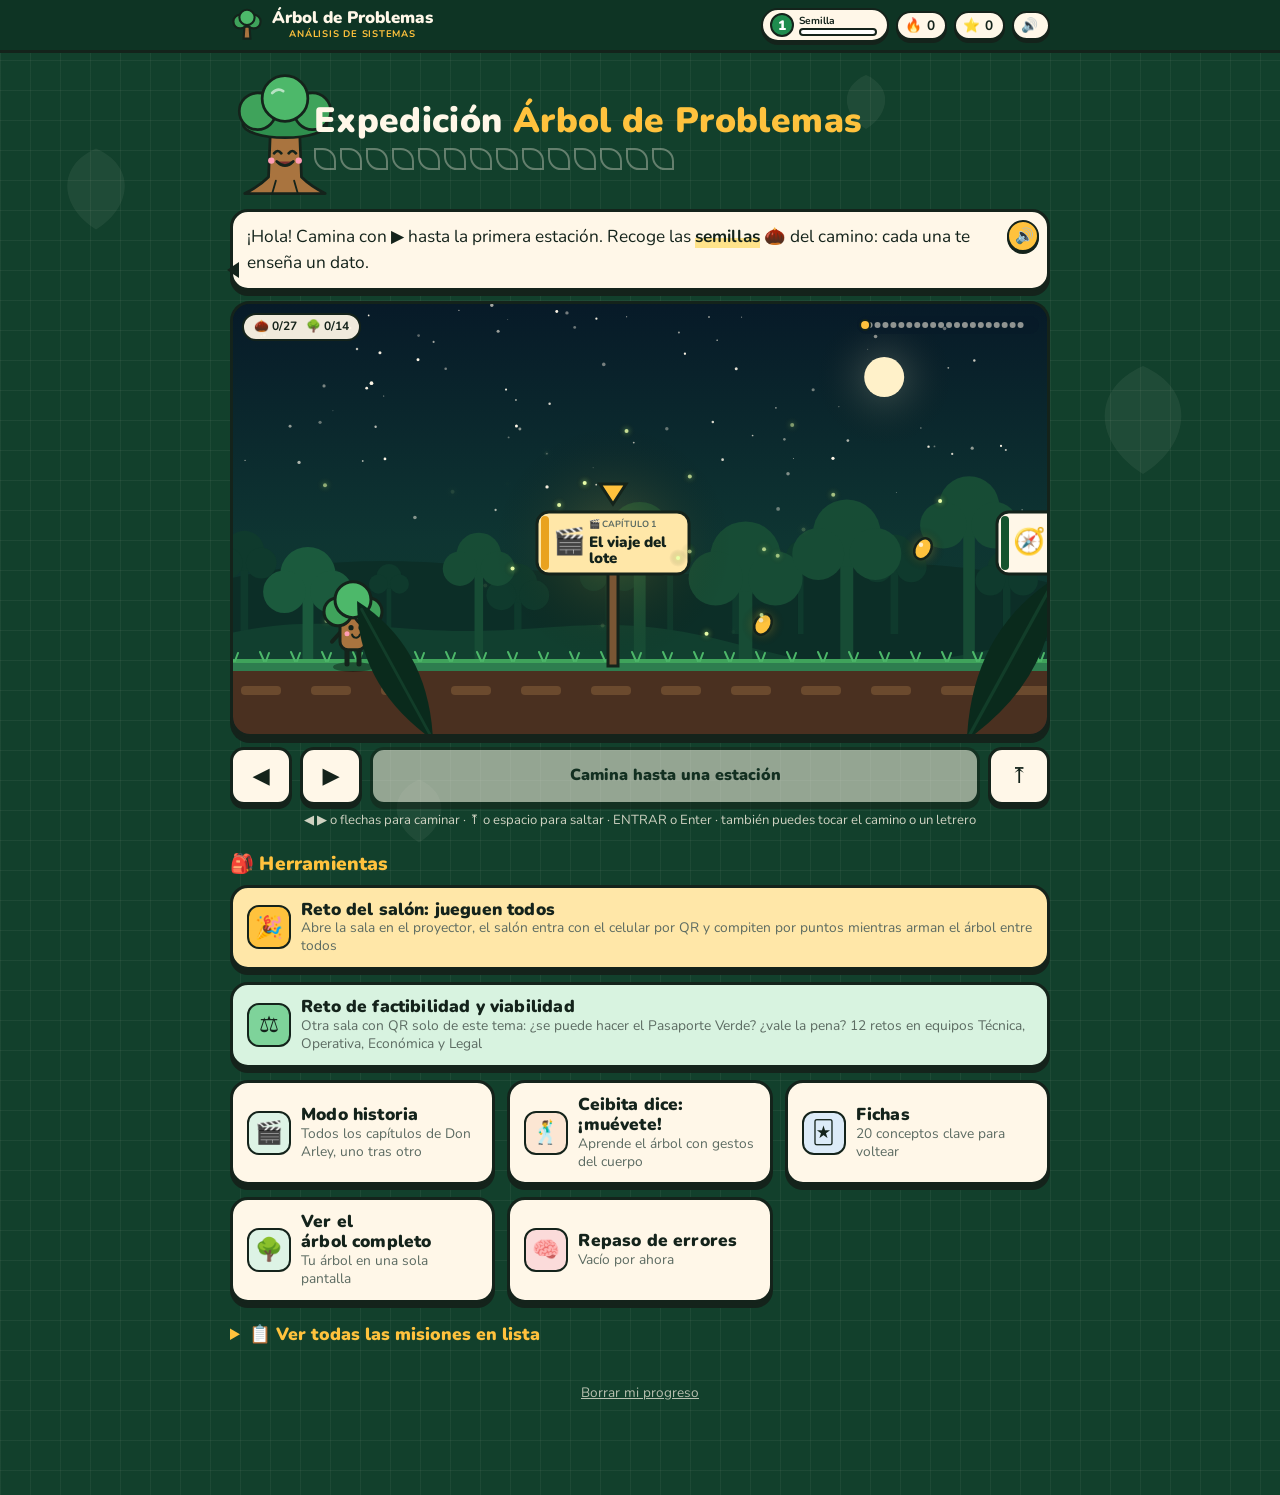
==== commit 45cd19d2: "Factibilidad: Reto del salón al terminar la misión (y en el jefe final); nuevos minijuegos Voltea y " ====
--- a/index.html
+++ b/index.html
@@ -915,9 +915,12 @@
   {text:'¿El productor entiende lo que le muestra?',b:'ope'},{text:'¿Las asociaciones pueden acompañar el registro?',b:'ope'},
   {text:'¿Reduce el costo de acreditar el origen?',b:'eco'},{text:'¿Cuesta menos que las ventas que hoy se pierden?',b:'eco'},
   {text:'¿Cumple el Reglamento (UE) 2023/1115?',b:'leg'},{text:'¿Respeta la Ley 1581 de datos personales?',b:'leg'}]},
+ {t:'memory',title:'Memoria: ¿qué pregunta cada estudio?',pairs:[['Técnica','¿Hay datos y tecnología?'],['Operativa','¿La gente lo usaría?'],['Económica','¿Cuesta menos de lo que ahorra?'],['Legal','¿Lo permite la ley?'],['Factible','Se PUEDE hacer'],['Viable','Vale la pena y se sostiene']]},
  {t:'talk',mood:'happy',btn:'¡A jugar!',say:'Y la **viabilidad**: ¿vale la pena y se sostiene en el tiempo?',
   card:rows([['Necesidad real','Los compradores europeos ya piden coordenadas, imágenes satelitales y documentos.','efe'],['Es el momento','Las fechas del reglamento ya están encima.','efe'],['Impacto','Que el pequeño productor no quede excluido y que no se amplíe la frontera agrícola.','efe'],['Riesgos','La señal en el campo, la confianza del productor y que las entidades mantengan sus datos al día.','efe'],['Conclusión','Es viable: hay necesidad, hay fecha y hay fuentes. Hay que cuidar los riesgos.','efe']])},
- {t:'match',title:'Une cada estudio con su pregunta',pairs:[['Técnica','¿Hay datos y tecnología?'],['Operativa','¿La gente lo usaría?'],['Económica','¿Cuesta menos de lo que ahorra?'],['Legal','¿Lo permite la ley?'],['Viabilidad','¿Vale la pena y se sostiene?']]},
+ {t:'voltea'},
+ {t:'catch',title:'Atrapa solo lo que hace VIABLE el proyecto',target:'VIABLE',goal:6,good:['Necesidad real','Es el momento','Impacto en el productor','Se sostiene en el tiempo','Los compradores ya lo piden','Las fechas ya están encima','Vale la pena'],bad:['Hay datos del IDEAM','Funciona sin señal','Lo permite la ley','Hay tecnología','Las asociaciones acompañan','Cuesta menos de lo que ahorra']},
+ {t:'speed',title:'Relámpago: factibilidad y viabilidad',banks:['factibilidad'],secs:45},
  {t:'battle',bank:'factibilidad'}]},
 {id:'dfd',icon:'🗺️',k:'dat',title:'DFD · Flujo de datos',sub:'Qué datos entran, se guardan y salen',mon:['El Dato Perdido','#2B7BB9'],steps:[
  {t:'talk',mood:'wow',say:'Ahora aprendemos a **dibujar** el sistema. Primero el **DFD**: el diagrama de **flujo de datos**. Muestra cómo **viajan los datos**.',
@@ -1040,7 +1043,8 @@
     scene(`<div class="paper center pop"><div style="display:flex;justify-content:center">${ceiba('wow')}</div><h2>¡Misión completa!</h2><p style="font-size:2rem;color:#C9A13E;letter-spacing:4px">${'★'.repeat(stars)}${'☆'.repeat(3-stars)}</p>
       <p>${stars===3?'Perfecto, sin errores. Eso ya es tuyo.':stars===2?'Muy bien. Lo que fallaste quedó en tu banco de errores.':'Ganaste. Repasa el banco de errores en un rato y vuelve a intentarlo.'}</p>
       <p class="muted" style="margin-top:6px">${m.title}: +${30+stars*10} XP</p>
-      <div class="act" style="margin-top:16px"><button class="btn ghost" id="map">Mapa</button><button class="btn ghost" id="mov">🕺 Ceibita dice</button>${nx?`<button class="btn" id="nxm">Siguiente: ${nx.title} →</button>`:'<button class="btn" id="verArbol">🌳 Ver mi árbol completo</button>'}</div></div>`);
+      <div class="act" style="margin-top:16px"><button class="btn ghost" id="map">Mapa</button><button class="btn ghost" id="mov">🕺 Ceibita dice</button>${nx?`<button class="btn" id="nxm">Siguiente: ${nx.title} →</button>`:'<button class="btn" id="verArbol">🌳 Ver mi árbol completo</button>'}</div>${salonInv(m.id)}</div>`);
+    conectaSalon();
     $('#mov').onclick=()=>SCREENS.mover();
     $('#map').onclick=()=>showMap(stars===3?'¡Tres estrellas! Sigue con la siguiente.':'Bien hecho. Ese tema ya tiene raíces en tu cabeza.');
     if(nx)$('#nxm').onclick=()=>playMission(nx);else $('#verArbol').onclick=()=>SCREENS.arbol();
@@ -1049,6 +1053,23 @@
 }
 
 const RUN={};
+
+/* Reto del salón dentro de la misión: al terminar la misión de factibilidad (o el jefe final),
+   el estudiante escribe el código del proyector y entra a la sala ahí mismo. */
+const SALON_DE={factibilidad:{tema:'&tema=factibilidad',t:'⚖️ Ahora, el Reto del salón',p:'Si el profe abrió la sala de <b>factibilidad y viabilidad</b> en el proyector, escribe el código y juega con todo el curso.'},
+  jefe:{tema:'',t:'🎉 Ahora, el Reto del salón',p:'Si el profe abrió la sala del <b>árbol de problemas</b> en el proyector, escribe el código y juega con todo el curso.'}};
+function salonInv(id){
+  const x=SALON_DE[id];if(!x)return '';
+  return `<div class="salon-inv" data-tema="${x.tema}"><h3>${x.t}</h3><p>${x.p}</p>
+    <div class="fila"><input id="salonCod" maxlength="4" autocomplete="off" autocapitalize="characters" placeholder="ABCD" aria-label="Código de la sala"><button class="btn" id="salonIr">Entrar →</button></div>
+    <p class="profe">¿Eres el profe? <a href="salon/?${x.tema.slice(1)}">📽️ Abre la sala en el proyector</a></p></div>`;
+}
+function conectaSalon(){
+  const inp=$('#salonCod');if(!inp)return;
+  const tema=$('.salon-inv').dataset.tema||'';
+  const ir=()=>{const c=inp.value.trim().toUpperCase();if(!/^[A-Z0-9]{4}$/.test(c)){tone('bad');inp.focus();return}tone('tap');location.href='salon/?sala='+c+tema};
+  $('#salonIr').onclick=ir;inp.onkeydown=e=>{if(e.key==='Enter')ir()};
+}
 RUN.talk=(host,st,ctx,done)=>{
   host.innerHTML=`<div class="talk">${ceiba(st.mood||'happy')}<div class="bubble"><p class="say"></p><button class="spk" aria-label="Escuchar o parar la voz" title="Escuchar o parar la voz">🔊</button></div></div>
    <div class="voz-ctl"><button class="btn small" id="vozPlay">▶ Escuchar</button><button class="btn small ghost" id="vozStop">⏹ Parar voz</button></div>
@@ -1914,7 +1935,8 @@
 /* ---------- diagramas: DFD y DFP tipo Bizagi (ver diagramas.js) ---------- */
 RUN.dfd=(host,st,ctx,done)=>DG.motor(host,ctx,done,DG.DFD_CFG);
 RUN.bpmn=(host,st,ctx,done)=>DG.motor(host,ctx,done,DG.BP_CFG);
-RUN.matriz=(host,st,ctx,done)=>MATRIZ.jugar(host,ctx,done);   // reto de factibilidad y viabilidad (factibilidad.js)
+RUN.matriz=(host,st,ctx,done)=>MATRIZ.jugar(host,ctx,done);
+RUN.voltea=(host,st,ctx,done)=>VOLTEA.jugar(host,ctx,done);   // cartas que se voltean (factibilidad.js)   // reto de factibilidad y viabilidad (factibilidad.js)
 
 /* ---------- pasos nuevos dentro de las misiones ---------- */
 function addBefore(mid,step){const s=MBYID[mid].steps,bi=s.findIndex(x=>x.t==='battle');s.splice(bi<0?s.length:bi,0,step)}
--- a/factibilidad.css
+++ b/factibilidad.css
@@ -11,8 +11,8 @@
 .mx-col small,.mx-fila small{font:700 .66rem var(--body);opacity:.85;letter-spacing:0}
 .mx-fila{writing-mode:vertical-rl;transform:rotate(180deg);padding:6px 2px}
 .mx-col.no,.mx-fila.no{background:rgba(218,56,50,.18)}
-.mx-cuadro{display:flex;flex-direction:column;gap:3px;align-items:flex-start;text-align:left;min-height:118px;background:var(--bg);color:var(--ink);border:3px solid var(--ink);border-top:8px solid var(--c);border-radius:14px;box-shadow:0 4px 0 var(--ink);padding:8px;cursor:pointer;transition:transform .08s}
-.mx-cuadro:active{transform:translateY(3px);box-shadow:0 1px 0 var(--ink)}
+.mx-cuadro{display:flex;flex-direction:column;gap:3px;align-items:flex-start;text-align:left;min-height:118px;background:var(--bg);color:var(--ink);border:3px solid var(--ink);border-radius:14px;box-shadow:inset 0 7px 0 var(--c),0 4px 0 var(--ink);padding:13px 8px 8px;cursor:pointer;transition:transform .08s}
+.mx-cuadro:active{transform:translateY(3px);box-shadow:inset 0 7px 0 var(--c),0 1px 0 var(--ink)}
 .mx-cuadro b{font:900 .95rem var(--display);line-height:1.15}
 .mx-cuadro small{font-size:.78rem;color:var(--muted);line-height:1.2}
 .mx-dentro{display:flex;flex-wrap:wrap;gap:4px;margin-top:4px}
@@ -27,3 +27,27 @@
 .mx-msg.bad{border-color:var(--bad);box-shadow:0 4px 0 var(--bad)}
 .mx-msg>b{font:900 1.05rem var(--display)}
 @media(prefers-reduced-motion:reduce){.mx-ic,.mx-ficha,.mx-cuadro.recibe,.mx-cuadro.pista{animation:none}}
+
+/* Minijuego «Voltea y decide» (usa las cartas .flip del juego) */
+.vt-mesa{max-width:520px;margin:0 auto}
+.vt-carta,.vt-carta .in{min-height:190px}
+.vt-carta .f{display:grid;gap:8px;align-content:center;font-size:1.2rem;line-height:1.3}
+.vt-carta .f small{font:700 .7rem var(--mono);letter-spacing:.08em;text-transform:uppercase;color:var(--muted)}
+.vt-carta .b{display:grid;gap:6px;align-content:center;font-size:1rem}
+.vt-res{font:900 1.3rem var(--display)} .vt-res.ok{color:var(--ok)} .vt-res.no{color:var(--bad)}
+.vt-est{font-weight:800}
+.vt-ops{display:grid;grid-template-columns:1fr 1fr;gap:10px;margin-top:14px}
+.vt-ops .btn{grid-column:1/-1}
+.vt-op{display:grid;gap:2px;justify-items:center;border:3px solid var(--ink);border-radius:16px;box-shadow:0 5px 0 var(--ink);padding:14px 8px;cursor:pointer;color:var(--ink);transition:transform .08s}
+.vt-op b{font:900 1.1rem var(--display)} .vt-op small{font-weight:700;opacity:.8}
+.vt-op:active{transform:translateY(4px);box-shadow:0 1px 0 var(--ink)}
+.vt-f{background:var(--dat-bg)} .vt-v{background:var(--act-bg)}
+@media(hover:hover){.vt-op:hover{transform:translateY(-2px)}}
+
+/* Invitación al Reto del salón al terminar la misión */
+.salon-inv{margin-top:16px;text-align:left;background:#D8F3E0;border:3px solid var(--ink);border-radius:18px;box-shadow:0 5px 0 var(--ink);padding:14px;display:grid;gap:10px;color:var(--ink)}
+.salon-inv h3{font-size:1.3rem}
+.salon-inv .fila{display:grid;grid-template-columns:1fr auto;gap:8px}
+.salon-inv input{font:900 1.4rem var(--display);letter-spacing:.3em;text-transform:uppercase;text-align:center;border:3px solid var(--ink);border-radius:12px;padding:8px;min-width:0;width:100%}
+.salon-inv .btn{text-decoration:none}
+.salon-inv .profe{font-size:.9rem;color:var(--muted)}
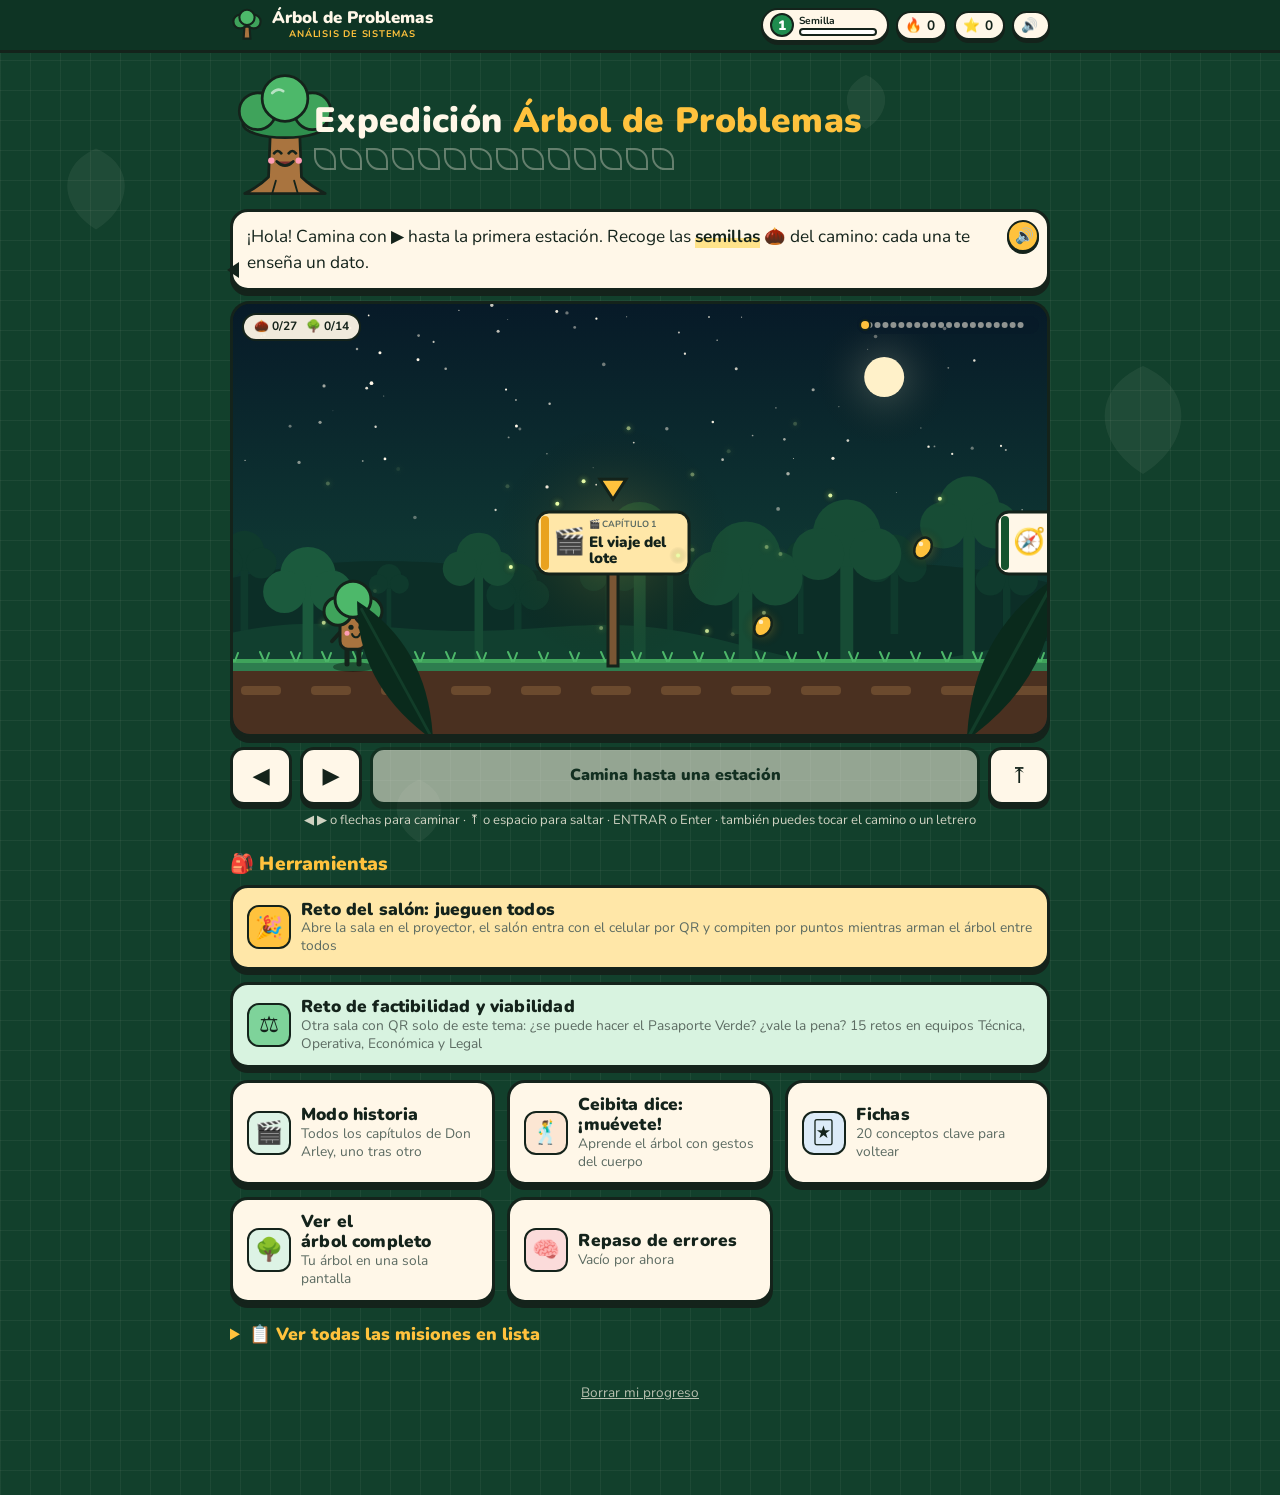
==== commit dac9c20c: "Reto del salón de factibilidad: retos de matriz (¿se puede? ¿vale la pena?) en el proyector y el cel" ====
--- a/index.html
+++ b/index.html
@@ -997,7 +997,7 @@
   <h2 class="sect">🎒 Herramientas</h2>
   <div class="grid">
    <a class="mcard" href="salon/" style="text-decoration:none;grid-column:1/-1;background:#FFE7A8"><span class="ic" style="--c:#FFC23D">🎉</span><span><h3>Reto del salón: jueguen todos</h3><p>Abre la sala en el proyector, el salón entra con el celular por QR y compiten por puntos mientras arman el árbol entre todos</p></span></a>
-   <a class="mcard" href="salon/?tema=factibilidad" style="text-decoration:none;grid-column:1/-1;background:#D8F3E0"><span class="ic" style="--c:#7ED39A">⚖️</span><span><h3>Reto de factibilidad y viabilidad</h3><p>Otra sala con QR solo de este tema: ¿se puede hacer el Pasaporte Verde? ¿vale la pena? 12 retos en equipos Técnica, Operativa, Económica y Legal</p></span></a>
+   <a class="mcard" href="salon/?tema=factibilidad" style="text-decoration:none;grid-column:1/-1;background:#D8F3E0"><span class="ic" style="--c:#7ED39A">⚖️</span><span><h3>Reto de factibilidad y viabilidad</h3><p>Otra sala con QR solo de este tema: ¿se puede hacer el Pasaporte Verde? ¿vale la pena? 15 retos en equipos Técnica, Operativa, Económica y Legal</p></span></a>
    <button class="mcard" data-x="clase"><span class="ic" style="--c:#DDF3E5">🎬</span><span><h3>Modo historia</h3><p>Todos los capítulos de Don Arley, uno tras otro</p></span></button>
    <button class="mcard" data-x="mover"><span class="ic" style="--c:#FCE6D3">🕺</span><span><h3>Ceibita dice: ¡muévete!</h3><p>Aprende el árbol con gestos del cuerpo</p></span></button>
    <button class="mcard" data-x="fichas"><span class="ic" style="--c:#DCEBF8">🃏</span><span><h3>Fichas</h3><p>20 conceptos clave para voltear</p></span></button>
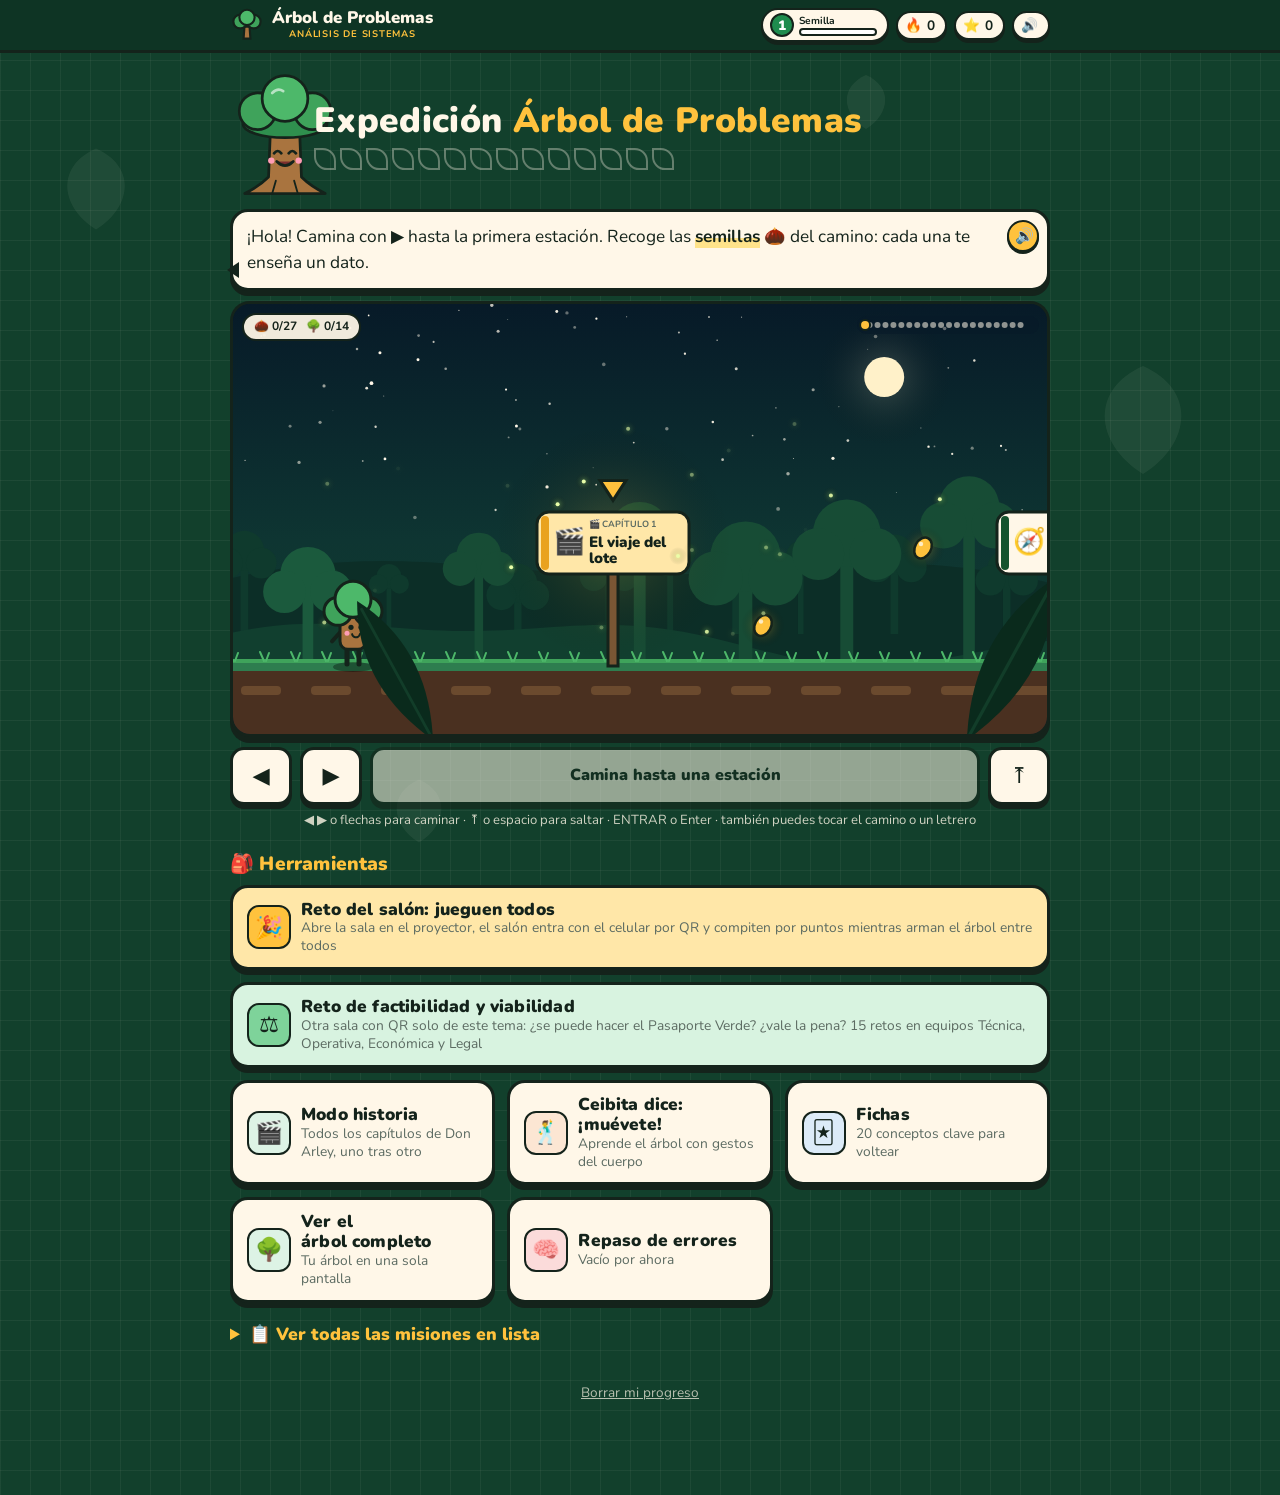
==== commit 99fb6683: "Arreglos de la auditoría: E1 flecha del DFD, E2 semillas, E3 aviso tapado en el celular, E4 árbol en" ====
--- a/index.html
+++ b/index.html
@@ -299,7 +299,7 @@
 .tbar i{display:block;height:100%;width:100%;background:linear-gradient(90deg,#1E8C4E,#FFC23D);transition:width .2s linear}
 
 /* ===== construir el árbol ===== */
-.build{display:grid;gap:8px}
+.build{display:grid;gap:8px;grid-template-columns:minmax(0,1fr)}
 .zone{border:3px dashed var(--ink);border-radius:14px;padding:6px;min-height:58px;color:var(--ink);background:var(--bg,#fff);transition:transform .1s;cursor:pointer}
 .zone .zh{font:700 .66rem var(--mono);letter-spacing:.04em;display:flex;justify-content:space-between;gap:4px;color:var(--c,#14231B)}
 .zone .zin{display:flex;flex-direction:column;gap:4px;margin-top:4px}
@@ -307,7 +307,9 @@
 .zone.over{transform:scale(1.03);border-style:solid;box-shadow:0 0 0 4px var(--gold)}
 .zone.full{border-style:solid}
 .zone.hint{animation:glow .8s ease-in-out 3}
-.zrow{display:grid;grid-template-columns:repeat(4,1fr);gap:6px}
+.zrow{display:grid;grid-template-columns:repeat(4,minmax(0,1fr));gap:6px}
+.zrow .zone{min-width:0}
+.zone .zh{flex-wrap:wrap;overflow-wrap:anywhere}
 .btrunk{background:var(--trunk);color:#fff;border:3px solid var(--ink);border-radius:14px;padding:8px 10px;font-family:var(--display);font-weight:900;font-size:.92rem;text-align:center;line-height:1.25}
 .tray{position:sticky;bottom:8px;z-index:5;display:grid;gap:8px;background:rgba(14,52,36,.94);border:3px solid var(--ink);border-radius:16px;padding:8px;margin-top:10px}
 .tray .tile{touch-action:none;cursor:grab;width:100%}
@@ -1749,7 +1751,7 @@
     st.px=Math.max(50,Math.min(W_END-140,st.px));
     if(st.keys.J&&st.py===0&&st.vy===0){st.vy=580;st.keys.J=false;tone('tap')}
     if(st.py>0||st.vy!==0){st.vy-=1700*dt;st.py+=st.vy*dt;if(st.py<=0){st.py=0;st.vy=0}}
-    for(const sd of SEEDS){if(S.seeds.includes(sd.i))continue;const sy=sd.hi?112:36;if(Math.abs(sd.x-st.px)<28&&Math.abs(sy-(st.py+32))<38){S.seeds.push(sd.i);save();tone('place');addXP(3);factPop(sd.i);if(S.seeds.length===FACTS.length){burst(80);toast('¡Recogiste las 24 semillas! 🌰')}}}
+    for(const sd of SEEDS){if(S.seeds.includes(sd.i))continue;const sy=sd.hi?112:36;if(Math.abs(sd.x-st.px)<28&&Math.abs(sy-(st.py+32))<38){S.seeds.push(sd.i);save();tone('place');addXP(3);factPop(sd.i);if(S.seeds.length===FACTS.length){burst(80);toast('¡Recogiste las '+FACTS.length+' semillas! 🌰')}}}
     const n=STATIONS.find(s=>Math.abs(s.x-st.px)<75)||null;
     if(n!==st.near){st.near=n;onNear(n)}
     if(st.autoS&&st.near===st.autoS&&st.tap==null){st.autoS=null;enter()}
@@ -1875,7 +1877,7 @@
   const kd=e=>{if(e.key==='ArrowRight'){e.preventDefault();ans(1)}if(e.key==='ArrowLeft'){e.preventDefault();ans(0)}};addEventListener('keydown',kd);
   const iv=setInterval(()=>{if(!host.isConnected){clearInterval(iv);removeEventListener('keydown',kd);return}left-=.2;$('.tbar i',host).style.width=Math.max(0,left/secs*100)+'%';$('#stt',host).textContent=Math.ceil(Math.max(0,left))+'s';if(left<=0)end()},200);
   function end(){if(ended)return;ended=true;clearInterval(iv);removeEventListener('keydown',kd);$$('[data-v]',host).forEach(b=>b.disabled=true);if(score>=8){burst(40);tone('win')}
-    $('#end',host).innerHTML=`<div class="paper center pop" style="margin-top:12px"><h2>${score>=12?'¡Relámpago!':score>=8?'¡Muy rápido!':'¡Bien!'}</h2><p><b>${score}</b> correctas de ${tot}.</p><p class="muted">${tot-score?'Lo que fallaste quedó en tu banco de errores.':'¡Sin errores!'}</p><div class="act" style="margin-top:10px"><button class="btn" id="nx">Continuar →</button></div></div>`;
+    $('#end',host).innerHTML=`<div class="paper center pop" style="margin-top:12px"><h2>${score>=12?'¡Relámpago!':score>=8?'¡Muy rápido!':score>=1?'¡Bien!':'¡Casi! Inténtalo otra vez'}</h2><p><b>${score}</b> correctas de ${tot}.</p><p class="muted">${tot-score?'Lo que fallaste quedó en tu banco de errores.':'¡Sin errores!'}</p><div class="act" style="margin-top:10px"><button class="btn" id="nx">Continuar →</button></div></div>`;
     $('#nx',host).onclick=()=>done()}
   nq();
 };
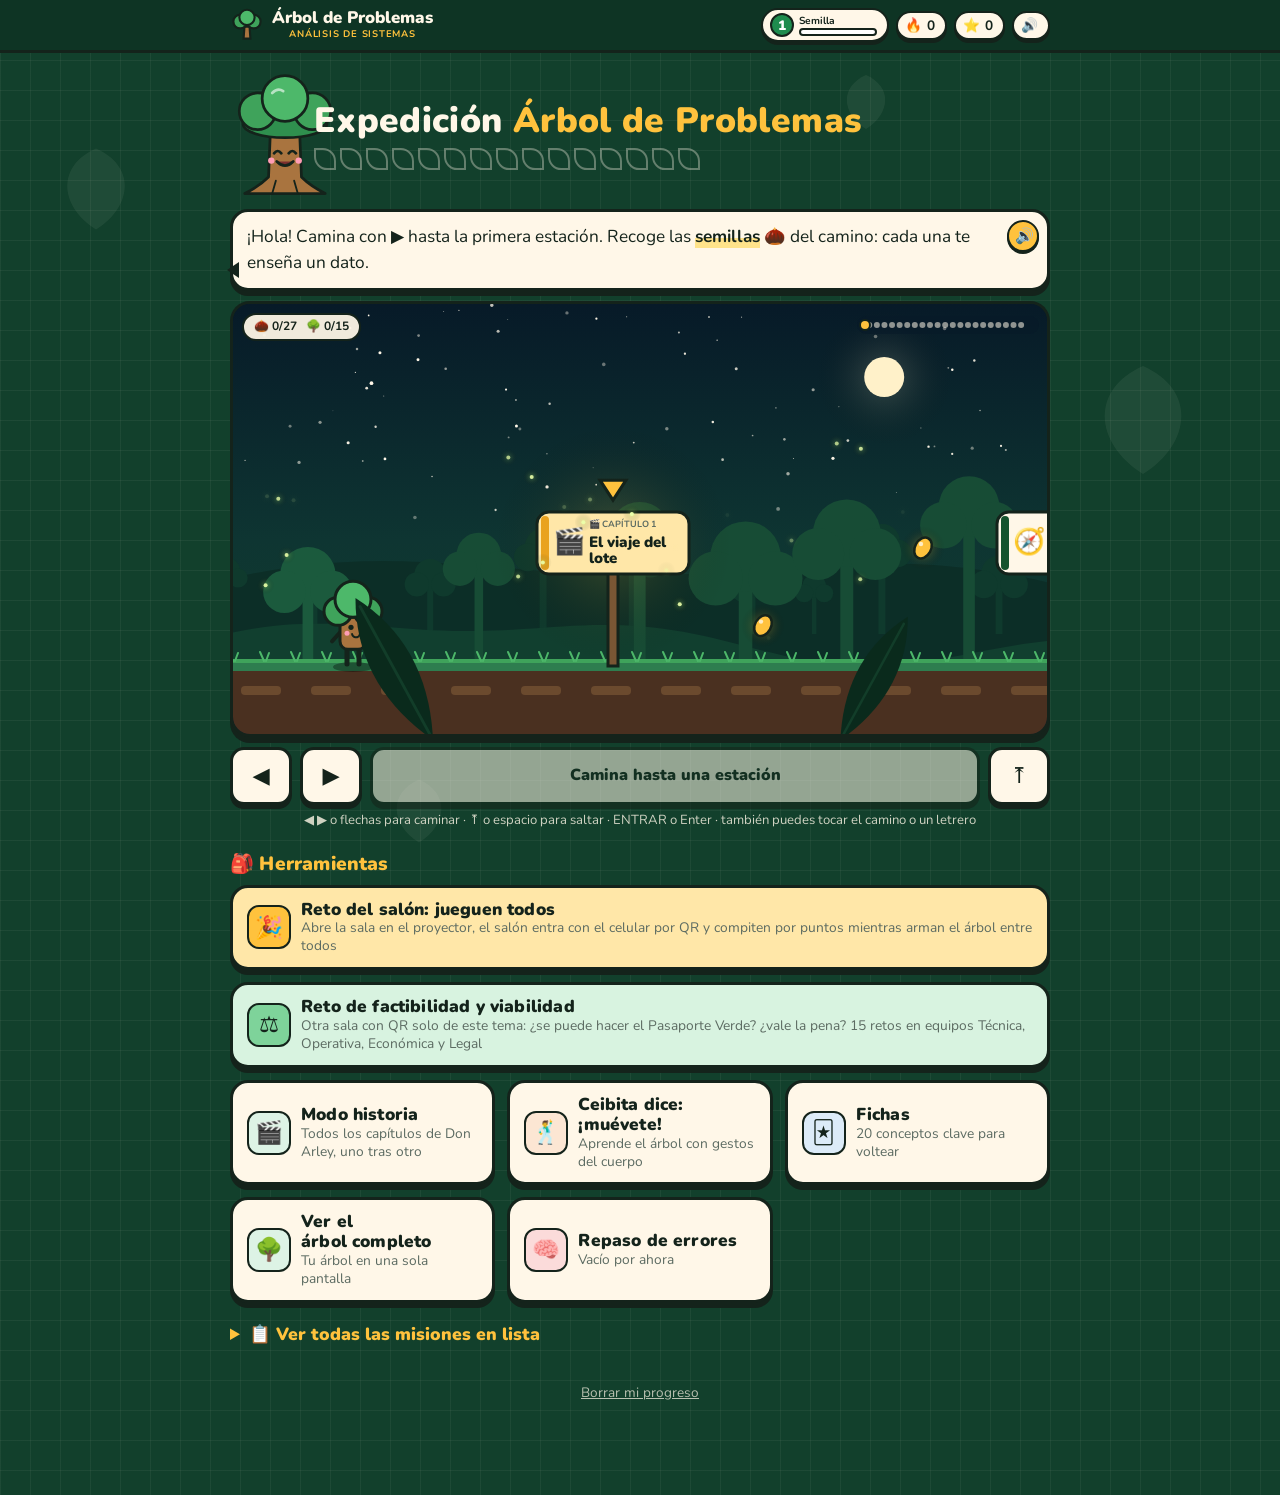
==== commit 1a710402: "Laboratorio de diagramas: diagrama de flujo clásico en Procesos, DFD con nivel 0 dibujado y numeraci" ====
--- a/index.html
+++ b/index.html
@@ -681,7 +681,11 @@
 ['La regla R-04 dice que la trazabilidad de un lote…','depende de la trazabilidad de todos los predios que lo componen','no importa','depende solo del predio más grande','la define el comprador','Por eso el acopio sin origen rompe todo el lote.'],
 ['¿Qué problema tiene el registro de MOVILIZAR?','Es solo sanitario: no cruza con lo ambiental y no cubre cacao ni caucho','No es obligatorio','Lo hace la universidad','Registra el bosque perfectamente','Su enfoque es sanitario y de movilización.'],
 ['Efecto directo de PROCESOS:','La salida del proceso es evidencia de origen incompleta o inexistente','El productor no sabe qué le exigen','El dato no se vuelve conocimiento','Las pérdidas no se registran','Es la salida que falla en el modelo.'],
-['En COMERCIALIZAR, el precio depende de…','la evidencia entregada','el clima','el color del producto','el transporte','Sin evidencia: venta perdida o castigada en precio.']],
+['En COMERCIALIZAR, el precio depende de…','la evidencia entregada','el clima','el color del producto','el transporte','Sin evidencia: venta perdida o castigada en precio.'],
+['En un diagrama de flujo, ¿qué símbolo es una DECISIÓN?','El rombo','El óvalo','El rectángulo','La flecha','Del rombo salen dos caminos: Sí y No.'],
+['En un diagrama de flujo, ¿para qué es el óvalo?','Para el Inicio y el Fin del proceso','Para una actividad','Para una decisión','Para un dato guardado','Todo diagrama de flujo empieza y termina en un óvalo.'],
+['¿Qué le falta al diagrama de flujo que sí tiene el BPMN de Bizagi?','Los carriles: quién hace cada tarea','Las flechas','El inicio','Las decisiones','El diagrama de flujo dice qué pasa y en qué orden; el BPMN agrega quién lo hace.'],
+['En el diagrama de flujo de hoy, ¿qué pregunta hace la única decisión?','¿La evidencia está completa?','¿Llovió?','¿El predio es grande?','¿Hay internet?','Si es «No», el precio se castiga o el lote se rechaza.']],
 control:[
 ['¿Desde cuándo rige el reglamento para operadores grandes y medianos?','30 de diciembre de 2026','31 de diciembre de 2020','30 de junio de 2027','1 de enero de 2026','Primera aplicación.'],
 ['¿Y para micro y pequeños operadores?','30 de junio de 2027','30 de diciembre de 2026','31 de diciembre de 2020','No aplica','Segunda aplicación.'],
@@ -735,10 +739,26 @@
 ['¿Qué símbolo de BPMN es una decisión?','La compuerta: un rombo con una X','El círculo de borde delgado','El rectángulo redondeado','La flecha continua','De la compuerta salen caminos, como Sí y No.'],
 ['¿Qué significa el círculo de borde grueso?','El evento de fin: aquí termina un camino del proceso','El inicio del proceso','Una tarea','Una decisión','El inicio tiene el borde delgado; el fin, grueso.'],
 ['¿Para qué sirven los carriles de un diagrama BPMN?','Para mostrar quién hace cada tarea','Para dibujar las flechas','Para guardar datos','Para medir el tiempo','Cada carril es un actor: la tarea va en el carril de quien la hace.'],
-['En el DFP del Pasaporte Verde, ¿en qué carril va “Acopiar en un lote”?','Acopiador / asociación','Productor','Comprador','Entidad de registro','El acopiador junta el producto de muchos predios en un lote.'],
-['¿Qué decide la compuerta “¿Evidencia completa?”','Si el lote se paga completo o se castiga o se rechaza','Dónde queda el predio','Cuánto cuesta el cacao','Quién es el productor','Si la respuesta es “No”, el lote pierde precio o acceso: es un efecto del árbol.'],
+['En el DFP del Pasaporte Verde, ¿en qué carril va “Acopiar varios predios en un lote”?','Acopiador (cooperativa)','Productor','Comprador','Entidades','El acopiador junta el producto de muchos predios en un lote.'],
+['¿Qué decide la compuerta “¿Evidencia completa?”','Si el lote se vende con precio pleno o se castiga o se rechaza','Dónde queda el predio','Cuánto cuesta el cacao','Quién es el productor','Si la respuesta es “No”, el lote pierde precio o acceso: es un efecto del árbol.'],
 ['¿Cuál es la diferencia entre DFD y DFP?','El DFD sigue los datos; el DFP sigue las tareas, los responsables y el orden','Ninguna, son iguales','El DFD es para el campo y el DFP para la oficina','El DFD usa carriles y el DFP usa almacenes','Se complementan: datos y procesos son dos columnas del sistema.'],
-['¿Con qué estado del sistema se dibuja el DFP en esta clase?','Con el proceso como funciona hoy (AS-IS), incluso lo que sale mal','Con el proceso ideal del futuro','Con la app ya terminada','No se dibuja','El árbol es mundo real; el DFP muestra dónde falla el proceso de hoy.']];
+['¿Con qué estado del sistema se dibuja el DFP en esta clase?','Con el proceso como funciona hoy (AS-IS), incluso lo que sale mal','Con el proceso ideal del futuro','Con la app ya terminada','No se dibuja','El árbol es mundo real; el DFP muestra dónde falla el proceso de hoy.'],
+['¿Qué es un cuello de botella en un proceso?','Una parte que retrasa o limita todo el flujo','La primera tarea','Un evento de fin','Un carril vacío','Se ve donde se acumulan esperas o todo depende de una sola persona.'],
+['En el DFP de hoy, ¿dónde está el cuello de botella?','En “Acreditar el origen”: depende de la asociación y de papeles dispersos','En “Producir”','En el evento de inicio','En “Expedir la guía”','Ahí se acumulan esperas y nadie más puede hacerlo.'],
+['¿En qué carril va “Expedir la guía (ICA)”?','Entidades','Productor','Comprador','Acopiador','La guía de movilización la expide el ICA (SINIGAN).']];
+Q.uml=[
+['¿Qué es UML?','Un lenguaje estándar para dibujar (modelar) un sistema antes de programarlo','Un lenguaje de programación','Una base de datos','Un programa para hacer presentaciones','Lenguaje Unificado de Modelado: casos de uso, clases, actividades, secuencia…'],
+['¿Qué es un caso de uso?','Algo que el sistema hace y le da un resultado de valor a un actor','Una persona dentro del sistema','Una tabla de la base de datos','Un error del sistema','Se nombra con un verbo: «Registrar el predio y su producción».'],
+['¿Qué es un actor en UML?','Alguien o algo de afuera que usa el sistema para lograr una meta','Un caso de uso','Un programador','Una clase','Puede ser una persona o un sistema externo, como las entidades públicas.'],
+['¿Qué significa «include»?','Que un caso de uso SIEMPRE usa a otro','Que es opcional','Que hereda de otro','Que el actor se repite','Registrar el predio siempre incluye autorizar el uso de los datos (RI-09).'],
+['¿Qué significa «extend»?','Que un caso agrega algo opcional a otro, solo en ciertas condiciones','Que siempre se ejecuta','Que es una clase','Que es un actor','Orientar la subsanación solo pasa si el predio no cumple.'],
+['¿Por qué la certificación formal NO es un caso de uso del Pasaporte Verde?','Porque la da la autoridad competente: el sistema informa y documenta (R-03)','Porque no es importante','Porque la hace el productor','Porque se olvidó','El límite del sistema separa lo que hace el sistema de lo que hacen otros.'],
+['¿Qué partes tiene una clase?','Nombre, atributos (datos) y métodos (acciones)','Inicio, tarea y fin','Actor y caso de uso','Entrada y salida','Predio: ubicación, superficie, cobertura… y evaluarCobertura().'],
+['Un lote agrupa varios predios, pero cada predio existe sin el lote. ¿Qué relación es?','Agregación','Composición','Generalización','Dependencia','Rombo vacío en el todo: la parte vive sola.'],
+['La evidencia es parte del expediente del lote y no existe sin él. ¿Qué relación es?','Composición','Agregación','Asociación','Generalización','Rombo lleno en el todo: la parte muere con el todo.'],
+['El registro sanitario «es una» fuente de datos. ¿Qué relación es?','Generalización (herencia)','Composición','Dependencia','Agregación','Triángulo vacío que apunta al padre.'],
+['¿De dónde salen las clases del Pasaporte Verde?','De los sustantivos del análisis: predio, productor, lote, evidencia','De los verbos del proceso','De los colores del juego','Del precio del cacao','Es el modelo conceptual de la propuesta.'],
+['Los casos de uso y el diagrama de clases del Pasaporte Verde son…','TO-BE: lo que el sistema propuesto debe hacer','AS-IS: el sistema de hoy','El árbol de problemas','El DFD de hoy','El árbol, el DFD y el DFP son AS-IS; el UML modela la solución.']];
 const QBYID={};
 Object.entries(Q).forEach(([k,arr])=>arr.forEach((r,i)=>{QBYID[k+'-'+i]={id:k+'-'+i,q:r[0],a:r[1],w:r.slice(2,5),why:r[5],bank:k}}));
 const qsOf=(bank,n)=>shuffle(Q[bank].map((_,i)=>QBYID[bank+'-'+i])).slice(0,n||99);
@@ -847,6 +867,10 @@
  {t:'talk',mood:'think',say:'Las **3 causas** de la columna de procesos:',card:causeCard('pro')},
  {t:'talk',mood:'happy',btn:'¡A jugar!',say:'Y su **efecto directo**. Es justo la salida que falla.',card:efdCard('pro')},
  {t:'order',title:'Ordena los 6 procesos',items:['Producir','Documentar','Movilizar','Acopiar','Acreditar origen','Comercializar']},
+ {t:'talk',mood:'wow',say:'En clase, un proceso se dibuja primero con un **diagrama de flujo**: solo **4 símbolos**.',card:DG.tarjetaFlujo()+`<p class="quote" style="margin-top:8px">Es <b>AS-IS</b>: el proceso como pasa <b>hoy</b>, con su decisión y su camino malo.</p>`},
+ {t:'talk',mood:'think',btn:'¡A dibujar!',say:'Tres reglas: empieza y termina en un **óvalo**, cada actividad lleva un **verbo**, y de cada **rombo** salen **Sí** y **No**.',
+  card:flow(['Inicio','Producir','Documentar','Movilizar','Acopiar','Acreditar','¿Evidencia completa?','Fin'],'plain')},
+ {t:'flujo'},
  {t:'match',title:'Une cada proceso con su responsable',pairs:[['Producir','Productor'],['Documentar','Productor / asociación'],['Movilizar','Productor / entidad de control'],['Acopiar','Acopiador / cooperativa'],['Acreditar origen','Asociación / comercializador'],['Comercializar','Comercializador / comprador']]},
  {t:'battle',bank:'procesos'}]},
 
@@ -927,13 +951,13 @@
 {id:'dfd',icon:'🗺️',k:'dat',title:'DFD · Flujo de datos',sub:'Qué datos entran, se guardan y salen',mon:['El Dato Perdido','#2B7BB9'],steps:[
  {t:'talk',mood:'wow',say:'Ahora aprendemos a **dibujar** el sistema. Primero el **DFD**: el diagrama de **flujo de datos**. Muestra cómo **viajan los datos**.',
   card:rows([['DFD · flujo de datos','¿Qué datos entran, dónde se guardan y a dónde salen? Es la columna de <b>Datos</b>.','dat'],['DFP · flujo de procesos','¿Qué pasos, decisiones y responsables hay, y en qué orden? Es la columna de <b>Procesos</b>.','pro']])+`<p class="quote" style="margin-top:8px">El DFD sigue a los <b>datos</b>. El DFP sigue a las <b>tareas</b>.</p>`},
- {t:'talk',mood:'happy',say:'El DFD tiene solo **4 símbolos**.',card:DG.tarjetaDfd()+`<p class="muted" style="margin-top:8px">En otros libros el proceso es un rectángulo redondeado. Lo importante es lo que significa.</p>`},
+ {t:'talk',mood:'happy',say:'El DFD tiene solo **4 símbolos**.',card:DG.tarjetaDfd()+`<p class="muted" style="margin-top:8px">Usamos la notación de <b>Yourdon y DeMarco</b> (el proceso es un círculo). En la de Gane y Sarson el proceso es un rectángulo redondeado: cambia el dibujo, no lo que significa.</p>`},
  {t:'talk',mood:'think',say:'Y **4 reglas de oro** para que no te regañen.',
   card:list(['Todo flujo <b>sale de un proceso o llega a uno</b>. Los datos no se mueven solos.','Cada flecha lleva el <b>nombre de un dato</b>, no un verbo.','Un proceso siempre tiene <b>entrada y salida</b>.','Dos almacenes, dos entidades, o una entidad y un almacén <b>nunca se conectan directo</b>: en medio va un proceso.'])},
  {t:'talk',mood:'happy',say:'El **nivel 0** es el diagrama de **contexto**: todo el sistema es un solo proceso rodeado de entidades.',
-  card:rows([['Productor → sistema','Datos y documentos del predio, producto cosechado','dat'],['Entidades de registro → sistema','Registros sanitarios y de tierra (ICA, ANT, IGAC)','dat'],['Comprador → sistema','Exigencia y pedido','dat'],['Sistema → Comprador','Producto y evidencia de origen','dat']])},
- {t:'talk',mood:'wow',say:'En el **nivel 1** abrimos la caja y vemos **4 procesos** y **2 almacenes**.',
-  card:rows([['Procesos','Documentar el predio · Acopiar el producto · Acreditar el origen · Comercializar','pro'],['Almacenes','Documentos del predio · Registros de acopio','dat'],['Entidades','Productor · Entidades de registro · Comprador','act']])},
+  card:DG.contextoDfd()+`<p class="muted" style="margin-top:8px">El proceso <b>0</b> es todo el sistema. Las mismas 3 entidades y los mismos datos aparecen en el nivel 1: eso se llama <b>balancear</b> los niveles.</p>`},
+ {t:'talk',mood:'wow',say:'En el **nivel 1** abrimos el proceso 0 y vemos **4 procesos numerados** (1 a 4) y **2 almacenes**.',
+  card:rows([['Procesos','1 Documentar el predio · 2 Acopiar el producto · 3 Acreditar el origen · 4 Comercializar','pro'],['Almacenes','Documentos del predio · Registros de acopio','dat'],['Entidades','Productor · Entidades de registro · Comprador','act']])},
  {t:'talk',mood:'think',btn:'¡A construir!',say:'Ojo: es el sistema de **HOY** (AS-IS). Los almacenes son carpetas y registros que ya existen, **no** una base de datos nueva.',
   card:`<div class="two"><div class="no"><b>❌ Mundo de la solución</b><br>"Base de datos en la nube del Pasaporte Verde."</div><div class="yes"><b>✅ Mundo real</b><br>"Carpeta del predio" y "Registros de acopio", como están hoy.</div></div>`},
  {t:'dfd'},
@@ -952,9 +976,9 @@
   card:rows([['DFP · flujo de procesos','Tareas, decisiones, responsables y el orden en que pasan.','pro'],['DFD · flujo de datos','Cómo viajan los datos entre procesos y almacenes.','dat']])+`<p class="quote" style="margin-top:8px">Si el árbol dice <b>qué falla</b>, el DFP muestra <b>dónde</b> falla el proceso.</p>`},
  {t:'talk',mood:'happy',say:'Estos son los **símbolos de BPMN**. Son los mismos que ves en Bizagi.',card:DG.tarjetaBpmn()},
  {t:'talk',mood:'think',say:'Un diagrama de Bizagi se lee por **carriles**: cada carril es un **actor**.',
-  card:rows([['Productor','Documenta el predio y mueve el cacao','act'],['Acopiador / asociación','Junta el lote, acredita el origen y entrega la evidencia','pro'],['Comprador','Revisa la evidencia, paga o castiga el precio','dat']])+`<p class="quote" style="margin-top:8px">La tarea va en el carril de <b>quien la hace</b>. Cuando la flecha cruza de carril, el trabajo pasa de un actor a otro.</p>`},
+  card:rows([['Comprador (comercializador)','Define el requisito, decide, vende o castiga el precio','dat'],['Asociación (intermediario)','Traslada la exigencia, documenta el predio y acredita el origen','pro'],['Productor','Produce, registra en papel y pide la guía','act'],['Entidades (ICA · IDEAM · ANT-IGAC)','Expiden la guía de movilización','env'],['Acopiador (cooperativa)','Junta varios predios en un lote','con']])+`<p class="quote" style="margin-top:8px">Son los <b>5 carriles</b> del modelo AS-IS del proyecto en Bizagi. La tarea va en el carril de <b>quien la hace</b>; cuando la flecha cruza de carril, el trabajo pasa de un actor a otro.</p>`},
  {t:'talk',mood:'happy',say:'Este es el proceso que vas a dibujar, en orden:',
-  card:`${flow(['Cosecha lista','Documentar','Movilizar','Acopiar','Acreditar origen','Entregar evidencia','¿Evidencia completa?'],'plain')}<p class="quote" style="margin-top:8px">Si la respuesta es <b>Sí</b>, pagan el precio completo. Si es <b>No</b>, castigan el precio o rechazan el lote.</p>`},
+  card:`${flow(['Exigencia UE','Definir requisito','Trasladar exigencia','Producir','Registrar en papel','Documentar','Pedir guía','Expedir guía','Acopiar','Acreditar origen','¿Evidencia completa?'],'plain')}<p class="quote" style="margin-top:8px">Si es <b>Sí</b>, se vende con precio pleno. Si es <b>No</b>, castigan el precio o rechazan el lote y el productor queda <b>excluido</b>.</p><p class="muted" style="margin-top:6px">Busca también los <b>cuellos de botella</b>: dónde se acumulan esperas o todo depende de una sola persona.</p>`},
  {t:'talk',mood:'think',btn:'¡A modelar!',say:'Igual que el árbol, el DFP es **AS-IS**: se dibuja como pasa **hoy**, incluso el camino malo. No se arregla en el dibujo.',
   card:`<div class="two"><div class="no"><b>❌ Proceso soñado</b><br>"Con la app, el productor entrega todo al instante."</div><div class="yes"><b>✅ Proceso real</b><br>Con su compuerta «¿Evidencia completa?» y su camino «No».</div></div>`},
  {t:'bpmn'},
@@ -965,8 +989,32 @@
   ['Cada carril muestra qué actor hace cada tarea.',true,'La tarea va en el carril de quien la hace.'],
   ['El evento de fin se dibuja con el borde delgado.',false,'El de fin es grueso; el de inicio es delgado.'],
   ['“Acopiar en un lote” va en el carril del Comprador.',false,'Va en el carril del acopiador o la asociación.'],
-  ['El DFP de esta clase muestra el proceso de HOY (AS-IS).',true,'Incluye el camino malo: el lote castigado o rechazado.']]},
+  ['El DFP de esta clase muestra el proceso de HOY (AS-IS).',true,'Incluye el camino malo: el lote castigado o rechazado.'],
+  ['El proceso empieza con la exigencia del reglamento europeo.',true,'Es el evento de inicio: «Exigencia UE 2023/1115».']]},
  {t:'battle',bank:'dfp'}]},
+{id:'uml',icon:'🧩',k:'dat',title:'UML · Casos de uso y clases',sub:'Lo que el Pasaporte Verde debe hacer',mon:['El Plano Borroso','#3A6EA5'],steps:[
+ {t:'talk',mood:'wow',say:'Hasta aquí analizaste el sistema de **hoy**. Ahora, con **UML**, modelamos lo que el **Pasaporte Verde** debe hacer: es el mundo de la **solución** (TO-BE).',
+  card:rows([['Casos de uso','Vista de afuera: quién usa el sistema y para qué.','act'],['Diagrama de clases','Vista de adentro: qué cosas guarda el sistema y cómo se relacionan.','dat']])+`<p class="quote" style="margin-top:8px"><b>UML</b> = Lenguaje Unificado de Modelado: el plano del software, antes de programarlo.</p>`},
+ {t:'talk',mood:'happy',say:'Los **casos de uso** tienen pocos símbolos.',card:DG.tarjetaCU()},
+ {t:'talk',mood:'think',btn:'¡A modelar!',say:'¿De dónde salen? De los **requisitos** (RI) y del carril «Pasaporte Verde» del BPMN **TO-BE**. Estos son los actores:',
+  card:rows([['Productor','Registra su predio, autoriza sus datos y consulta el requisito y su evaluación.','act'],['Asociación','Acompaña el registro y orienta la subsanación.','act'],['Acopiador','Consolida el lote sin perder el origen de cada predio.','act'],['Comprador','Registra qué evidencia exige y consulta el expediente del lote.','act'],['Entidades públicas','Actor secundario: entregan los datos (IDEAM, ICA, ANT-IGAC).','env']])+`<p class="muted" style="margin-top:8px">La autoridad competente certifica (R-03): eso queda <b>fuera</b> del límite del sistema.</p>`},
+ {t:'umlcu'},
+ {t:'talk',mood:'happy',say:'Cada caso de uso se **describe** con una plantilla. Así queda «Evaluar el predio frente a la línea base»:',
+  card:rows([['Identificador','CU05 · Evaluar el predio frente a la línea base','dat'],['Actores','Productor (principal) · Entidades públicas (secundario)','act'],['Precondición','El predio está registrado y el productor autorizó el uso de sus datos.','con'],['Curso básico','1 El productor pide evaluar su predio · 2 El sistema consulta las fuentes públicas («include») · 3 Compara la cobertura con la línea base del 31-12-2020 · 4 Muestra el resultado en el lenguaje del productor · 5 Guarda el resultado con su fuente y su fecha','pro'],['Camino alternativo','3a. Si hubo pérdida de bosque después de la línea base, no se acredita (R-01) y se orienta la subsanación («extend»).','pro'],['Excepción','Sin señal: el registro se guarda en el predio y se sincroniza después (RI-06).','pro'],['Postcondición','El predio queda evaluado, con fuente y fecha (R-02).','con']])},
+ {t:'order',title:'Ordena el curso básico de «Evaluar el predio»',items:['El productor pide evaluar su predio','El sistema consulta las fuentes públicas','El sistema compara la cobertura con la línea base','El sistema muestra el resultado en el lenguaje del productor','El sistema guarda el resultado con su fuente y su fecha']},
+ {t:'talk',mood:'wow',say:'Ahora el **diagrama de clases**: el plano de lo que el sistema **guarda**. Cada clase tiene nombre, atributos y métodos.',card:DG.tarjetaClases()},
+ {t:'talk',mood:'think',btn:'¡A relacionar!',say:'¿Cómo se encuentran las clases? Buscando los **sustantivos** del análisis.',
+  card:rows([['Productor · Predio · Lote · Evidencia','El modelo conceptual de la propuesta','dat'],['Requisito','Lo que exige cada comprador y en qué formato (RI-05)','con'],['FuenteDeDatos','Sanitaria (ICA), forestal (IDEAM) y predial (ANT-IGAC): toda afirmación necesita una fuente fechada (R-02)','dat']])+`<p class="muted" style="margin-top:8px">Los <b>atributos</b> son las variables del sistema: ubicación, superficie, cobertura boscosa, tenencia, volumen.</p>`},
+ {t:'umlcl'},
+ {t:'match',title:'Une cada relación con lo que significa',pairs:[['Asociación','Las dos clases colaboran'],['Agregación','«Tiene»; la parte vive sola'],['Composición','«Es parte de»; muere con el todo'],['Generalización','«Es un»: herencia'],['Dependencia','«Usa»: cambia si el otro cambia']]},
+ {t:'tf',title:'¿Verdadero o falso? UML del Pasaporte Verde',items:[
+  ['El productor es un actor del Pasaporte Verde.',true,'Usa el sistema para registrar su predio y conocer su evaluación.'],
+  ['Un caso de uso se nombra con un verbo.',true,'«Registrar», «Evaluar», «Consultar»…'],
+  ['«Orientar la subsanación» pasa siempre.',false,'Solo si el predio no cumple: por eso es «extend».'],
+  ['En la composición, la parte puede existir sin el todo.',false,'Esa es la agregación; en la composición la parte muere con el todo.'],
+  ['La generalización apunta del hijo al padre.',true,'El triángulo vacío queda en el padre: FuenteDeDatos.'],
+  ['El diagrama de clases es el diseño final de la base de datos.',false,'Es un modelo conceptual del análisis.']]},
+ {t:'battle',bank:'uml'}]},
 {id:'jefe',icon:'👑',k:'efe',boss:true,title:'Jefe final: arma tu árbol',sub:'Todo junto, como en la exposición',mon:['El Gran Desarticulado','#5E3A8C'],steps:[
  {t:'talk',mood:'wow',say:'¡Llegaste al **jefe final**! Primero arma las **raíces**: las 12 causas en sus 4 columnas.',
   card:`<p>Sin mirar. Si dudas, piensa en la pregunta de cada columna:</p>${cmp({act:C.act.q,dat:C.dat.q,pro:C.pro.q,con:C.con.q})}`},
@@ -978,7 +1026,7 @@
 ];
 const MBYID=Object.fromEntries(MISSIONS.map(m=>[m.id,m]));
 // Orden del camino: las misiones siguen la historia de Don Arley (los capítulos van entre ellas).
-const ORDEN_MISIONES=['sistema','modelo','actores','datos','procesos','dfd','dfp','control','arbol','problema','efectos','entorno','factibilidad','jefe'];
+const ORDEN_MISIONES=['sistema','modelo','actores','datos','procesos','dfd','dfp','control','arbol','problema','efectos','entorno','factibilidad','uml','jefe'];
 MISSIONS.sort((a,b)=>ORDEN_MISIONES.indexOf(a.id)-ORDEN_MISIONES.indexOf(b.id));
 
 /* ================= vistas ================= */
@@ -1662,7 +1710,7 @@
 const STATIONS=(()=>{
   const m=id=>{const x=MBYID[id];return{kind:'m',id,icon:x.icon,label:x.title,k:x.k}},c=id=>({kind:'cap',id,icon:CAPS[id].icon,label:CAPS[id].label,k:'efe'});
   const all=[c('viaje'),m('sistema'),m('modelo'),c('camino'),m('actores'),m('datos'),m('procesos'),m('dfd'),m('dfp'),m('control'),{kind:'x',id:'mover',icon:'🕺',label:'Ceibita dice',k:'pro'},
-    c('arbol'),m('arbol'),m('problema'),m('efectos'),m('entorno'),c('otro'),c('reto'),m('factibilidad'),m('jefe')];
+    c('arbol'),m('arbol'),m('problema'),m('efectos'),m('entorno'),c('otro'),c('reto'),m('factibilidad'),m('uml'),m('jefe')];
   return all.map((s,i)=>({...s,x:380+i*460}))})();
 const W_END=STATIONS[STATIONS.length-1].x+720;
 const SEEDS=FACTS.map((f,i)=>{const gp=Math.min(Math.floor(i/2),STATIONS.length-2);return{i,x:STATIONS[gp].x+150+(i%2)*160,hi:i%2===1}});
@@ -1937,6 +1985,9 @@
 /* ---------- diagramas: DFD y DFP tipo Bizagi (ver diagramas.js) ---------- */
 RUN.dfd=(host,st,ctx,done)=>DG.motor(host,ctx,done,DG.DFD_CFG);
 RUN.bpmn=(host,st,ctx,done)=>DG.motor(host,ctx,done,DG.BP_CFG);
+RUN.flujo=(host,st,ctx,done)=>DG.motor(host,ctx,done,DG.FLUJO_CFG);   // diagrama de flujo clásico (misión Procesos)
+RUN.umlcu=(host,st,ctx,done)=>DG.motor(host,ctx,done,DG.CU_CFG);      // UML: casos de uso
+RUN.umlcl=(host,st,ctx,done)=>DG.motor(host,ctx,done,DG.CL_CFG);      // UML: diagrama de clases
 RUN.matriz=(host,st,ctx,done)=>MATRIZ.jugar(host,ctx,done);
 RUN.voltea=(host,st,ctx,done)=>VOLTEA.jugar(host,ctx,done);   // cartas que se voltean (factibilidad.js)   // reto de factibilidad y viabilidad (factibilidad.js)
 
--- a/diagramas.css
+++ b/diagramas.css
@@ -83,3 +83,16 @@
 .dg-resumen span:nth-child(2){animation-delay:.12s} .dg-resumen span:nth-child(3){animation-delay:.24s}
 .dg-resumen b{font:900 1.35rem var(--display);color:var(--ink)}
 @media(prefers-reduced-motion:reduce){.dg-cartel,.dg-flota,.dg-combo.late,.dg-ops .opt.pista,.dg-lienzo .nodo.pista .marca,.dg-lienzo .nodo.seleccionado .marca{animation:none}}
+
+/* ---------- diagramas anchos, contexto y líneas punteadas (flujo clásico, BPMN de 5 carriles y UML) ---------- */
+/* El BPMN de 5 carriles no se encoge en el celular: se desliza de lado para que la letra siga legible. */
+.dg-lienzo.ancho{overflow-x:auto;-webkit-overflow-scrolling:touch;overscroll-behavior-x:contain}
+.dg-lienzo.ancho{max-width:640px}
+.dg-lienzo.ancho>svg{min-width:470px}
+.dg-desliza{display:none;margin:0 0 6px;text-align:center;font-size:.8rem;font-weight:800;color:var(--muted)}
+@media(max-width:560px){.dg-desliza{display:block}}
+.dg-lienzo .nueva-p{animation:dgaparecel .5s ease-out}
+@keyframes dgaparecel{from{opacity:0}}
+.dg-contexto{background:#FFF7E8;border:2.5px solid var(--ink);border-radius:14px;padding:6px;margin-top:4px}
+.dg-contexto svg{display:block;width:100%;height:auto;font-family:var(--body)}
+@media(prefers-reduced-motion:reduce){.dg-lienzo .nueva-p{animation:none}}
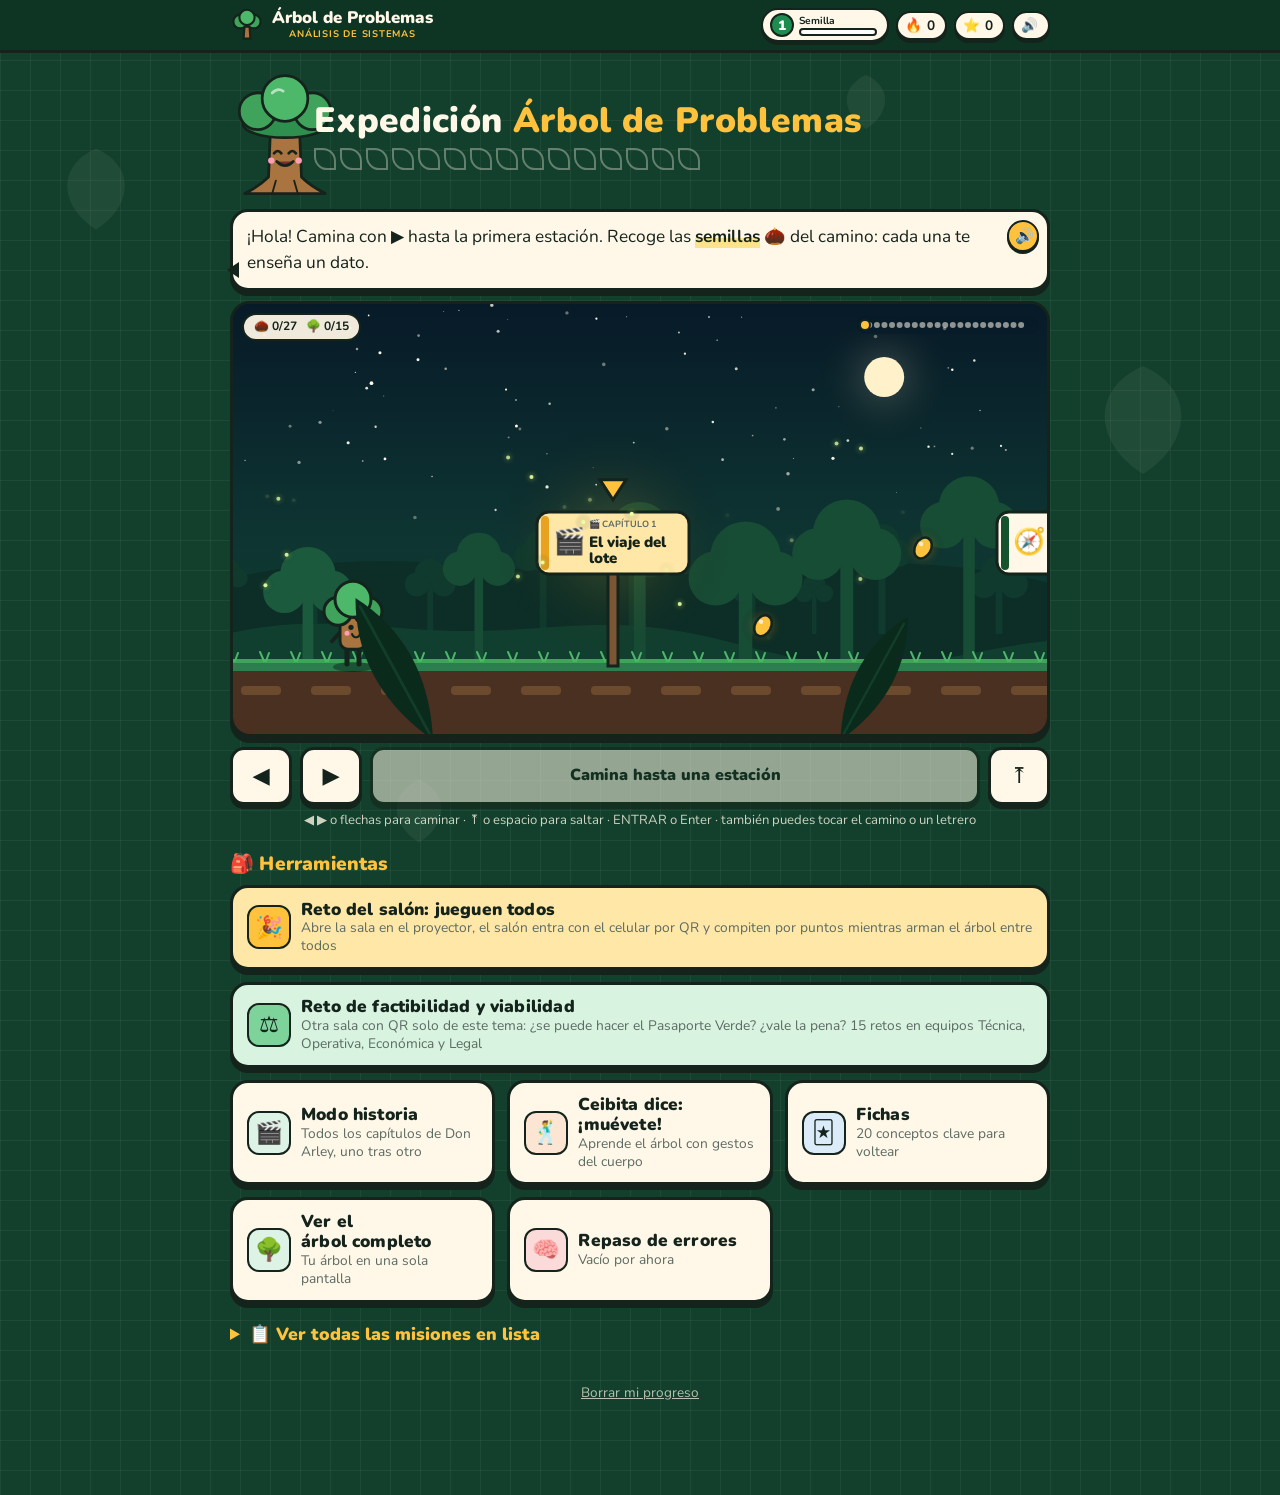
==== commit b2b44726: "docs/uml: diagramas exportados del juego (flujo, DFD 0 y 1, DFP, casos de uso, clases) y Mermaid de " ====
--- a/index.html
+++ b/index.html
@@ -1000,7 +1000,7 @@
   card:rows([['Productor','Registra su predio, autoriza sus datos y consulta el requisito y su evaluación.','act'],['Asociación','Acompaña el registro y orienta la subsanación.','act'],['Acopiador','Consolida el lote sin perder el origen de cada predio.','act'],['Comprador','Registra qué evidencia exige y consulta el expediente del lote.','act'],['Entidades públicas','Actor secundario: entregan los datos (IDEAM, ICA, ANT-IGAC).','env']])+`<p class="muted" style="margin-top:8px">La autoridad competente certifica (R-03): eso queda <b>fuera</b> del límite del sistema.</p>`},
  {t:'umlcu'},
  {t:'talk',mood:'happy',say:'Cada caso de uso se **describe** con una plantilla. Así queda «Evaluar el predio frente a la línea base»:',
-  card:rows([['Identificador','CU05 · Evaluar el predio frente a la línea base','dat'],['Actores','Productor (principal) · Entidades públicas (secundario)','act'],['Precondición','El predio está registrado y el productor autorizó el uso de sus datos.','con'],['Curso básico','1 El productor pide evaluar su predio · 2 El sistema consulta las fuentes públicas («include») · 3 Compara la cobertura con la línea base del 31-12-2020 · 4 Muestra el resultado en el lenguaje del productor · 5 Guarda el resultado con su fuente y su fecha','pro'],['Camino alternativo','3a. Si hubo pérdida de bosque después de la línea base, no se acredita (R-01) y se orienta la subsanación («extend»).','pro'],['Excepción','Sin señal: el registro se guarda en el predio y se sincroniza después (RI-06).','pro'],['Postcondición','El predio queda evaluado, con fuente y fecha (R-02).','con']])},
+  card:rows([['Identificador','CU05 · Evaluar el predio frente a la línea base','dat'],['Actores','Productor (principal) · Entidades públicas (secundario)','act'],['Precondición','El predio está registrado y el productor autorizó el uso de sus datos.','con'],['Curso básico','1. El productor pide evaluar su predio.<br>2. El sistema consulta las fuentes públicas («include»).<br>3. Compara la cobertura con la línea base del 31-12-2020.<br>4. Muestra el resultado en el lenguaje del productor.<br>5. Guarda el resultado con su fuente y su fecha.','pro'],['Camino alternativo','3a. Si hubo pérdida de bosque después de la línea base, no se acredita (R-01) y se orienta la subsanación («extend»).','pro'],['Excepción','Sin señal: el registro se guarda en el predio y se sincroniza después (RI-06).','pro'],['Postcondición','El predio queda evaluado, con fuente y fecha (R-02).','con']])},
  {t:'order',title:'Ordena el curso básico de «Evaluar el predio»',items:['El productor pide evaluar su predio','El sistema consulta las fuentes públicas','El sistema compara la cobertura con la línea base','El sistema muestra el resultado en el lenguaje del productor','El sistema guarda el resultado con su fuente y su fecha']},
  {t:'talk',mood:'wow',say:'Ahora el **diagrama de clases**: el plano de lo que el sistema **guarda**. Cada clase tiene nombre, atributos y métodos.',card:DG.tarjetaClases()},
  {t:'talk',mood:'think',btn:'¡A relacionar!',say:'¿Cómo se encuentran las clases? Buscando los **sustantivos** del análisis.',
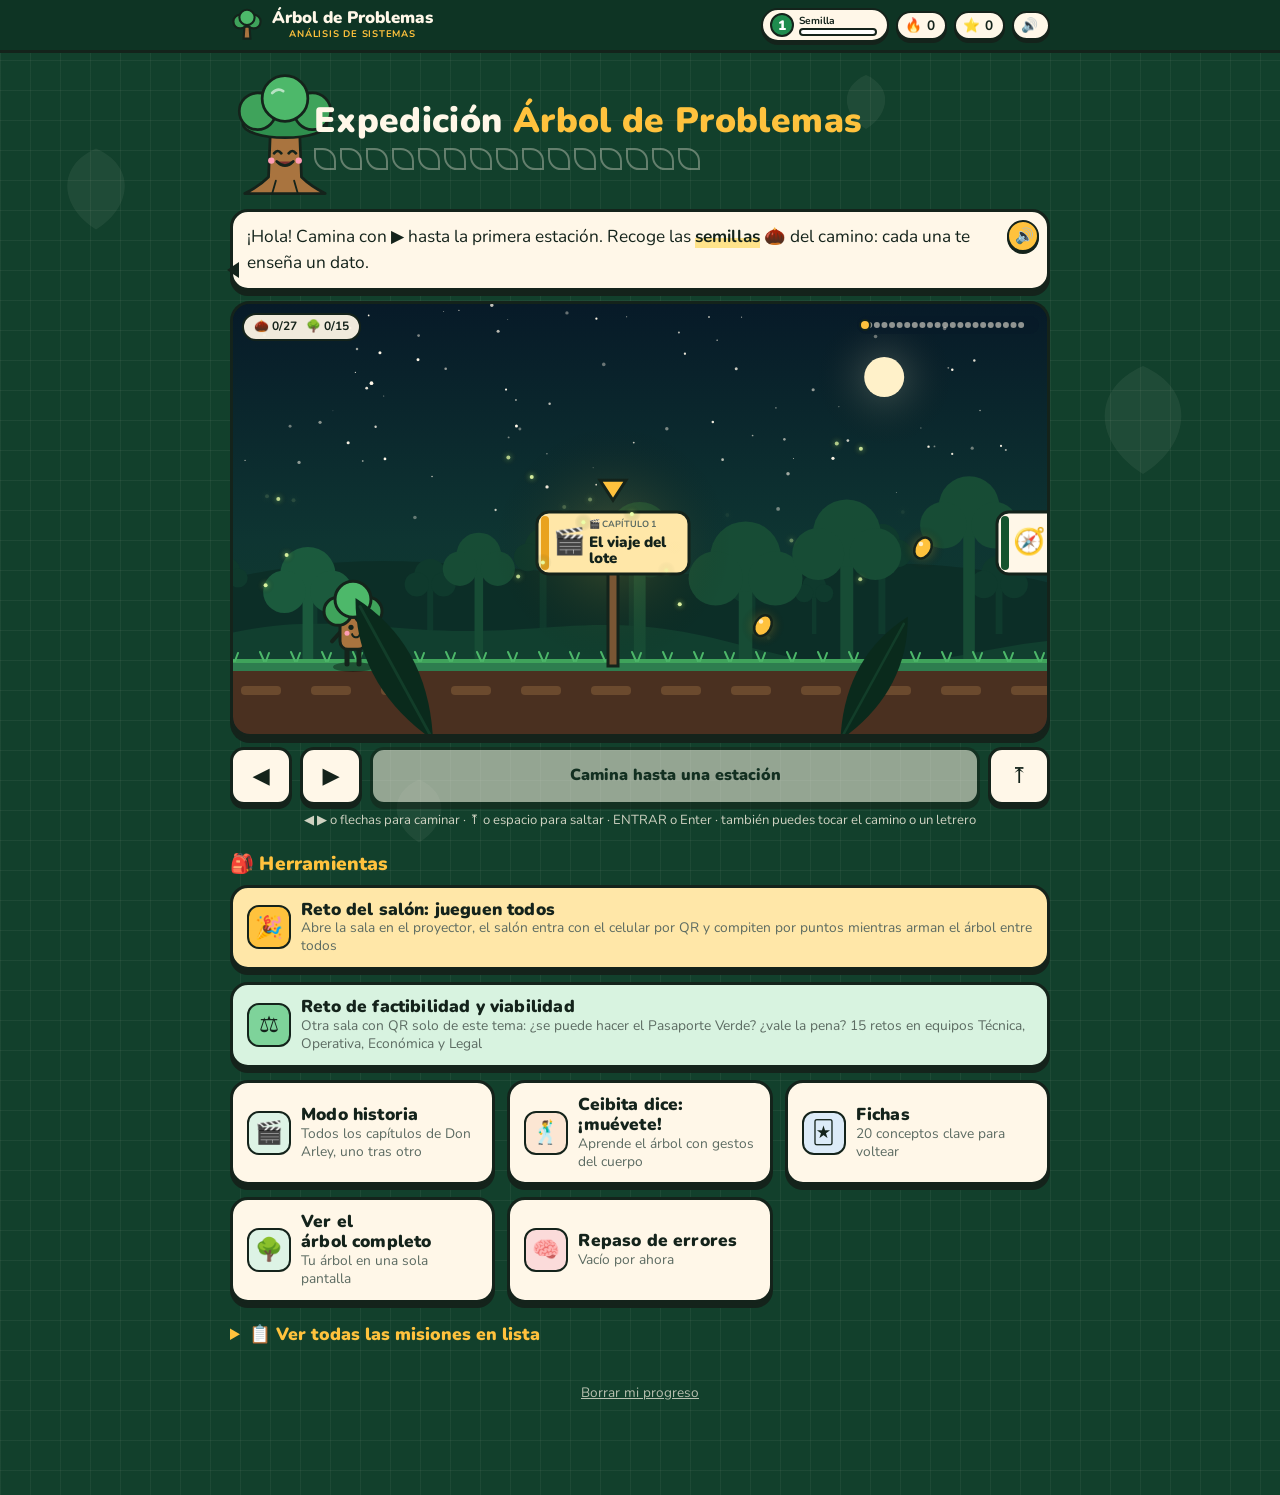
==== commit d8cabffd: "Temas del curso dentro de las misiones: dato/información/atributo, fuentes y rol del analista; tipos" ====
--- a/index.html
+++ b/index.html
@@ -621,7 +621,11 @@
 ['¿Cuál es el límite de proceso?','Desde la producción en el predio hasta acreditar el origen ante el comprador','Desde el puerto hasta Europa','Solo lo que pasa dentro de la finca','Desde la siembra hasta el consumo en Europa','Empieza en el predio y termina cuando el origen se acredita ante el comprador.'],
 ['¿Qué queda FUERA del sistema según los límites?','La logística de transporte y la gestión productiva interna del predio','La acreditación del origen','El acopio de producto','La documentación de tenencia','Se excluyen a propósito para que el análisis no se desborde.'],
 ['¿Cuál es la línea base temporal?','31 de diciembre de 2020','30 de diciembre de 2026','30 de junio de 2027','1 de enero de 2023','La cobertura boscosa del predio se compara contra esa fecha.'],
-['¿Cuál de estos NO es un objetivo del sistema real?','Desarrollar una aplicación móvil','Que el origen se acredite de forma verificable','Que cumplir no expulse al pequeño productor','Que la producción no se sostenga sobre la pérdida de bosque','Una app sería una solución. Los objetivos dicen para qué existe el sistema real.']],
+['¿Cuál de estos NO es un objetivo del sistema real?','Desarrollar una aplicación móvil','Que el origen se acredite de forma verificable','Que cumplir no expulse al pequeño productor','Que la producción no se sostenga sobre la pérdida de bosque','Una app sería una solución. Los objetivos dicen para qué existe el sistema real.'],
+['¿Cuál es la diferencia entre dato e información?','El dato es un hecho sin interpretar; la información es el dato procesado que ya dice algo','Son lo mismo','La información es más corta','El dato solo existe en computadores','Una coordenada es un dato; «el predio perdió bosque» es información.'],
+['¿Qué es un atributo?','Una característica que describe una entidad, como la superficie de un predio','Un proceso','Un actor','Una decisión','Ubicación, superficie, cobertura y tenencia son atributos del predio.'],
+['¿Qué hace el analista de sistemas, antes que programar?','Entiende el problema real: investiga, traduce necesidades en requisitos y modela','Escribe código desde el primer día','Compra computadores','Diseña el logo','Investigador, comunicador, traductor, modelador y evaluador de viabilidad.'],
+['¿Qué fuente de información del caso da el monitoreo forestal y las alertas?','El IDEAM','El ICA','El comprador','La asociación','Lo publica a escala regional, no por predio.']],
 arbol:[
 ['¿Qué hay en las RAÍCES del árbol?','Las causas','Los efectos','El problema central','Las soluciones','Las raíces explican POR QUÉ ocurre el problema.'],
 ['¿Qué hay en el TRONCO?','El problema central','Las causas','El efecto final','El entorno','Una sola situación negativa, dicha en términos del sistema.'],
@@ -640,7 +644,11 @@
 ['¿Cuántos procesos tiene el sistema?','Seis','Tres','Cuatro','Diez','Producir, documentar, movilizar, acopiar, acreditar origen y comercializar.'],
 ['¿En qué subsistema se junta producto de muchos predios en un lote?','Acopio y comercialización','Productivo','Acreditación','Registro y control institucional','Allí el acopiador junta producto de orígenes distintos.'],
 ['¿Qué es un proceso?','Un conjunto de tareas que transforma entradas en salidas','Una persona del sistema','Un dato del predio','Una norma europea','Definición de la propuesta (§0.2).'],
-['El subsistema de registro y control institucional incluye…','Identificación sanitaria, monitoreo ambiental y tenencia de la tierra','Solo la venta del producto','La cosecha y el ordeño','El transporte al puerto','Son las tres fuentes institucionales que no se cruzan.']],
+['El subsistema de registro y control institucional incluye…','Identificación sanitaria, monitoreo ambiental y tenencia de la tierra','Solo la venta del producto','La cosecha y el ordeño','El transporte al puerto','Son las tres fuentes institucionales que no se cruzan.'],
+['¿Qué tipo de sistema registra operaciones repetitivas, como cada compra en la caja?','TPS: sistema de procesamiento de transacciones','EIS','DSS','KMS','Es del nivel operativo y maneja grandes volúmenes de datos.'],
+['¿Qué tipo de sistema usa la alta dirección para ver indicadores clave en un tablero?','EIS: sistema de información ejecutiva','TPS','OAS','MIS','Es del nivel estratégico.'],
+['¿Qué tipo de sistema ayuda a decidir con modelos y simulaciones?','DSS: sistema de apoyo a la toma de decisiones','TPS','OAS','KMS','Ejemplo: decidir si abrir una sucursal.'],
+['Por su alcance, el sistema de acreditación de origen es…','Interorganizacional: cruza varias organizaciones','Departamental','De una sola oficina','Personal','Productor, asociación, acopiador, entidades y comprador.']],
 problema:[
 ['¿Quién sufre el problema central?','El pequeño productor del Caquetá','El importador europeo','La Universidad de la Amazonia','El IDEAM','Es el último eslabón de la cadena y el que menos herramientas tiene.'],
 ['¿Qué es lo que el productor NO puede hacer?','Demostrar que su producción es legal y libre de deforestación','Producir leche y cacao','Vender en el mercado local','Pedir un crédito','No tiene forma de acreditar el origen de su predio.'],
@@ -649,7 +657,12 @@
 ['Completa: "Existe la exigencia, existe el dato ambiental y existe el registro institucional. Lo que no existe es…"','la capacidad de convertirlos en conocimiento útil para quien decide','el bosque','el mercado europeo','el productor','Es la frase clave del proyecto (§6).'],
 ['¿En qué componente va "lote"?','Datos','Actores','Procesos','Control','Lote es información: qué predios lo componen.'],
 ['¿En qué componente va "retroalimentación"?','Control','Datos','Procesos','Actores','Control = normativa, indicadores y retroalimentación.'],
-['Visto sistémicamente, ¿qué tipo de problema es?','Asimetría de información','Falta de lluvias','Exceso de producción','Un problema de transporte','La exigencia está en lenguaje técnico y la debe responder quien menos herramientas tiene.']],
+['Visto sistémicamente, ¿qué tipo de problema es?','Asimetría de información','Falta de lluvias','Exceso de producción','Un problema de transporte','La exigencia está en lenguaje técnico y la debe responder quien menos herramientas tiene.'],
+['¿Cuál es un SÍNTOMA y no el problema real?','A Don Arley le rechazaron el lote','Los componentes del sistema no están articulados','El dato de origen no se genera en el predio','No hay indicadores','El síntoma se ve; el problema real es la causa raíz.'],
+['¿Para qué sirve la técnica de los 5 porqués?','Para bajar del síntoma hasta la causa raíz preguntando «¿por qué?» varias veces','Para contar las causas','Para hacer el DFD','Para calcular el costo','Del lote rechazado se llega a las 4 columnas no articuladas.'],
+['¿Con qué técnicas se identifica el problema real?','Observación del contexto y entrevistas a los usuarios finales','Solo leyendo internet','Preguntándole solo al jefe','Programando una app de prueba','Usuarios finales ≠ directivos: hay que oír a los dos.'],
+['«El productor no entiende la debida diligencia» es sobre todo un problema…','Humano: falta de capacitación y lenguaje ajeno','Tecnológico','De hardware','De red','Por eso la propuesta pide traducir el requisito a su lenguaje.'],
+['¿Cuál es un error común del estudiante de análisis?','Pensar que todo problema se soluciona con software','Hablar con los usuarios','Hacer el árbol de problemas','Estudiar el sistema actual','Primero se entiende el problema; la tecnología viene después.']],
 actores:[
 ['¿Qué actor ORIGINA el dato del predio?','El pequeño productor','La Unión Europea','CORPOAMAZONIA','La Universidad de la Amazonia','El dato nace en el predio, donde trabaja el productor.'],
 ['¿Qué entidad registra el ganado en SINIGAN y expide las guías para moverlo?','El ICA','El IDEAM','La ANT','Fedecacao','El Instituto Colombiano Agropecuario lleva el registro sanitario y la Guía Sanitaria de Movilización Interna.'],
@@ -722,7 +735,8 @@
 ['¿Qué hace factible la parte operativa?','Acompañar al productor y darle la información en su lenguaje','Obligar al productor a aprender inglés','Quitarle la finca','Que lo haga solo la Unión Europea','Requisito RI-07: lenguaje comprensible. Y las asociaciones acompañan.'],
 ['¿Quién certifica que un predio está libre de deforestación?','La autoridad competente: el sistema informa y documenta','El mismo sistema','El comprador europeo','Cualquier vecino','Regla R-03 de la propuesta.'],
 ['¿Qué ley protege la información del predio en Colombia?','La Ley 1581 de 2012 (habeas data)','El Código de Tránsito','La Ley de Víctimas','Ninguna','La información del productor se comparte solo con su autorización (requisito RI-09).'],
-['¿Por qué el proyecto es viable ahora?','Porque hay necesidad real y las fechas del reglamento ya están encima','Porque hacer apps es barato','Porque el árbol lo dice','Porque no tiene riesgos','30-12-2026 para grandes y medianos; 30-06-2027 para micro y pequeños.']];
+['¿Por qué el proyecto es viable ahora?','Porque hay necesidad real y las fechas del reglamento ya están encima','Porque hacer apps es barato','Porque el árbol lo dice','Porque no tiene riesgos','30-12-2026 para grandes y medianos; 30-06-2027 para micro y pequeños.'],
+['¿Qué riesgo operativo trae cambiar la forma de acreditar el origen?','La resistencia al cambio: hay que acompañar y explicar, no imponer','Ninguno','Que llueva','Que suba el dólar','Cambia hábitos, cultura y confianza en toda la cadena.']];
 Q.dfd=[
 ['¿Qué dibuja un DFD?','Cómo viajan los datos: de dónde vienen, qué proceso los transforma, dónde se guardan y a dónde van','Quién hace cada tarea y en qué orden','Las causas y los efectos de un problema','Las redes de computadores del sistema','El DFD sigue a los datos. El orden y los responsables los muestra el DFP.'],
 ['¿Qué es una entidad externa en un DFD?','Quien da o recibe datos pero está fuera del sistema, como el comprador','Un proceso que transforma datos','Un lugar donde se guardan los datos','Una flecha con nombre','Se dibuja como un rectángulo y solo entrega o recibe datos.'],
@@ -758,7 +772,9 @@
 ['La evidencia es parte del expediente del lote y no existe sin él. ¿Qué relación es?','Composición','Agregación','Asociación','Generalización','Rombo lleno en el todo: la parte muere con el todo.'],
 ['El registro sanitario «es una» fuente de datos. ¿Qué relación es?','Generalización (herencia)','Composición','Dependencia','Agregación','Triángulo vacío que apunta al padre.'],
 ['¿De dónde salen las clases del Pasaporte Verde?','De los sustantivos del análisis: predio, productor, lote, evidencia','De los verbos del proceso','De los colores del juego','Del precio del cacao','Es el modelo conceptual de la propuesta.'],
-['Los casos de uso y el diagrama de clases del Pasaporte Verde son…','TO-BE: lo que el sistema propuesto debe hacer','AS-IS: el sistema de hoy','El árbol de problemas','El DFD de hoy','El árbol, el DFD y el DFP son AS-IS; el UML modela la solución.']];
+['Los casos de uso y el diagrama de clases del Pasaporte Verde son…','TO-BE: lo que el sistema propuesto debe hacer','AS-IS: el sistema de hoy','El árbol de problemas','El DFD de hoy','El árbol, el DFD y el DFP son AS-IS; el UML modela la solución.'],
+['¿Cuál es un requerimiento NO funcional del Pasaporte Verde?','RI-06: funcionar con conectividad intermitente','RI-01: conocer la ubicación del predio','RI-04: relacionar el lote con sus predios','RI-05: registrar qué evidencia exige el comprador','Dice CÓMO debe comportarse el sistema, no QUÉ hace.'],
+['Los casos de uso salen sobre todo de…','los requerimientos funcionales','los colores de la interfaz','el árbol de problemas','el precio del cacao','Los no funcionales se anotan como notas del caso de uso.']];
 const QBYID={};
 Object.entries(Q).forEach(([k,arr])=>arr.forEach((r,i)=>{QBYID[k+'-'+i]={id:k+'-'+i,q:r[0],a:r[1],w:r.slice(2,5),why:r[5],bank:k}}));
 const qsOf=(bank,n)=>shuffle(Q[bank].map((_,i)=>QBYID[bank+'-'+i])).slice(0,n||99);
@@ -774,8 +790,17 @@
   card:`<div class="two"><div class="yes"><b>✅ Mundo real</b><br>La organización: actores, procesos, entradas y salidas, control, objetivos.<br><i>Existe hoy, sin nosotros.</i></div><div class="no"><b>⏸ Mundo de la solución</b><br>Datos en software, hardware, redes, bases de datos, apps.<br><i>Se construye después.</i></div></div><p class="quote" style="margin-top:10px">Árbol de problemas = mundo real = <b>AS-IS</b> (cómo funciona HOY). Nada de apps.</p>`},
  {t:'talk',mood:'happy',say:'Todo sistema tiene **límites**: dónde empieza y dónde termina.',
   card:rows([['Geográfico','Municipios del arco de deforestación: Cartagena del Chairá, San Vicente del Caguán, Puerto Rico y Belén de los Andaquíes.','trk'],['Organizacional','Productor, asociación o cooperativa, acopiador o comercializador, entidades de registro y control.','act'],['De proceso','Desde la producción en el predio hasta acreditar el origen ante el comprador. Fuera: transporte y gestión interna del predio.','pro'],['Temporal','Situación actual, con línea base 31 de diciembre de 2020.','con']])},
- {t:'talk',mood:'wow',btn:'¡A jugar!',say:'Y tiene un **objetivo**: para qué existe el sistema real.',
+ {t:'talk',mood:'wow',say:'Y tiene un **objetivo**: para qué existe el sistema real.',
   card:`<h3>Objetivos del sistema</h3>${list(['Que el producto llegue al mercado y sostenga la economía campesina.','Que el origen se pueda acreditar de forma <b>verificable</b>.','Que la producción no se sostenga sobre la pérdida de bosque.','Que cumplir la exigencia <b>no expulse</b> al pequeño productor.'])}`},
+ {t:'talk',mood:'think',say:'Tres palabras que la profe pregunta siempre: **dato**, **información** y **atributo**.',
+  card:rows([['Dato','Un hecho sin interpretar: una coordenada, una fecha, una superficie en hectáreas, el código de un animal.','dat'],['Información','Datos procesados que ya dicen algo: «este predio perdió bosque después de 2020».','dat'],['Atributo','Una característica que describe una entidad. El <b>predio</b> tiene ubicación, superficie, cobertura boscosa y tenencia.','dat']])+`<p class="quote" style="margin-top:8px">El dato es la materia prima; la información es el resultado de procesarlo. En el Caquetá el dato existe, pero no se vuelve información útil para el productor.</p>`},
+ {t:'talk',mood:'happy',say:'¿De dónde salen los datos hoy? Esas son las **fuentes de información**.',
+  card:rows([['Del propio productor','Anotaciones en papel o de memoria: no se pueden verificar.','act'],['ICA · SINIGAN','Identificación de los animales y guías de movilización.','dat'],['IDEAM','Monitoreo forestal y alertas, a escala regional.','dat'],['ANT · IGAC','Información predial y catastral, con mucha informalidad.','dat'],['Comprador','Define qué evidencia exige, sin un formato único.','con']])},
+ {t:'talk',mood:'wow',btn:'¡A jugar!',say:'¿Y qué hace el **analista de sistemas**? Mucho más que programar.',
+  card:rows([['🔎 Investigador','Observa en el campo y entrevista a productores, asociaciones y compradores.','trk'],['🗣️ Comunicador','Habla el idioma del productor y el del técnico.','trk'],['🔁 Traductor','Convierte un problema humano en requisitos claros.','trk'],['🗺️ Modelador','Dibuja el sistema: árbol, DFD, DFP y UML.','trk'],['⚖️ Evaluador','Revisa si la propuesta es factible y viable.','trk']])+`<p class="muted" style="margin-top:8px">En análisis todavía no se programa: primero se entiende el problema.</p>`},
+ {t:'sort',title:'¿Dato o información?',buckets:[B('d','📏 Dato (sin interpretar)','dat'),B('i','💡 Información (ya dice algo)','act')],items:[
+  {text:'Una coordenada del predio',b:'d'},{text:'La superficie en hectáreas',b:'d'},{text:'La fecha de una alerta de deforestación',b:'d'},{text:'El código de un animal',b:'d'},
+  {text:'Este predio perdió bosque después de 2020',b:'i'},{text:'Este lote mezcla predios de origen desconocido',b:'i'},{text:'El predio cumple la línea base',b:'i'},{text:'Este productor puede vender a precio pleno',b:'i'}]},
  {t:'sort',title:'¿Mundo real o mundo de la solución?',buckets:[B('real','✅ Mundo real (AS-IS)','act'),B('sol','⏸ Mundo de la solución','sol')],items:[
   {text:'El productor del predio',b:'real'},{text:'El proceso de acopio',b:'real'},{text:'La exigencia del comprador',b:'real'},{text:'Las ventas perdidas',b:'real'},{text:'Los registros sanitarios de hoy',b:'real'},
   {text:'Una app móvil',b:'sol'},{text:'Una base de datos',b:'sol'},{text:'Un servidor en la nube',b:'sol'},{text:'Un programa de software',b:'sol'}]},
@@ -808,8 +833,16 @@
   card:rows([['Salida 1','Producto comercializado',''],['Salida 2','Evidencia de origen INCOMPLETA o INEXISTENTE','hl'],['Salida 3','Acceso o exclusión del mercado','']])},
  {t:'talk',mood:'think',say:'El **control** existe en el papel, pero opera **débil**. Y alrededor está el **entorno**.',
   card:rows([['Control','Normativa (Reglamento (UE) 2023/1115), indicadores, evaluación. El lazo existe formalmente, pero no mide ni corrige.','con'],['Entorno','Conectividad rural limitada · informalidad en la tenencia · presión económica sobre el bosque.','env']])},
- {t:'talk',mood:'happy',btn:'¡A jugar!',say:'Y el sistema tiene **4 subsistemas**.',
+ {t:'talk',mood:'happy',say:'Y el sistema tiene **4 subsistemas**.',
   card:rows([['Productivo','Lo que pasa dentro del predio','trk'],['Acopio y comercialización','Juntar producto de muchos predios en un lote','pro'],['Registro y control institucional','Sanidad, monitoreo ambiental y tenencia','con'],['Acreditación','Exigir, elaborar y entregar la evidencia de origen','act']])},
+ {t:'talk',mood:'think',say:'Los **sistemas de información** se clasifican según para qué sirven y en qué **nivel** de la organización se usan.',
+  card:rows([['TPS · Transacciones','Nivel operativo. Registra operaciones repetitivas: la caja del supermercado. En el caso: las guías de movilización del ICA registran cada traslado.','dat'],['MIS · Gerencial','Nivel táctico. Informes periódicos con datos de los TPS: el reporte mensual de ventas.','pro'],['DSS · Apoyo a decisiones','Nivel táctico. Modelos y simulaciones para decidir: ¿abrimos una sucursal?','pro'],['EIS · Ejecutivo','Nivel estratégico. Tableros de indicadores (KPI) para la alta dirección.','con'],['OAS y KMS','Oficina (correo, hojas de cálculo) y gestión del conocimiento (bases de conocimiento).','env']])+`<p class="quote" style="margin-top:8px">Por su alcance pueden ser departamentales, empresariales (ERP, CRM, SCM) o <b>interorganizacionales</b>. El sistema de acreditación es interorganizacional: cruza productor, asociación, acopiador, entidades y comprador.</p>`},
+ {t:'sort',title:'¿Qué tipo de sistema de información es?',buckets:[B('tps','TPS · transacciones','dat'),B('mis','MIS · informes','pro'),B('dss','DSS · decisiones','efe'),B('eis','EIS · tablero ejecutivo','con')],items:[
+  {text:'La caja que factura cada compra',b:'tps'},{text:'El registro de cada guía de movilización (ICA)',b:'tps'},{text:'La nómina de cada mes',b:'tps'},
+  {text:'El reporte mensual de ventas',b:'mis'},{text:'El informe de productividad del equipo',b:'mis'},
+  {text:'Simular si conviene abrir una sucursal',b:'dss'},{text:'El pronóstico de ventas',b:'dss'},
+  {text:'El tablero de indicadores del director',b:'eis'},{text:'El panel de KPI de la alta gerencia',b:'eis'}]},
+ {t:'talk',mood:'happy',btn:'¡A jugar!',say:'Ahora clasifica las piezas de **tu** sistema.',card:`<div class="eps"><div class="e"><h4>ENTRADAS</h4>Lo que llega</div><div class="ar">→</div><div class="p"><h4>PROCESOS</h4>Lo que se hace</div><div class="ar">→</div><div class="s"><h4>SALIDAS</h4>Lo que sale</div></div><div class="ctl"><b>CONTROL</b> · evalúa con indicadores y retroalimenta ↺</div>`},
  {t:'sort',title:'¿Entrada, proceso, salida, control o entorno?',buckets:[B('e','Entrada','dat'),B('p','Proceso','pro'),B('s','Salida','efe'),B('c','Control','con'),B('x','Entorno','env')],items:[
   {text:'Producto del predio',b:'e'},{text:'Exigencia del comprador',b:'e'},{text:'Documentos de tenencia',b:'e'},{text:'Acopiar',b:'p'},{text:'Acreditar origen',b:'p'},{text:'Movilizar',b:'p'},
   {text:'Evidencia de origen incompleta',b:'s'},{text:'Acceso o exclusión del mercado',b:'s'},{text:'Indicadores',b:'c'},{text:'Evaluación y retroalimentación',b:'c'},{text:'Conectividad rural limitada',b:'x'},{text:'Presión económica sobre el bosque',b:'x'}]},
@@ -823,8 +856,21 @@
   card:cmp({act:'productor · asociación · acopiador · entidades · comprador',dat:'ubicación · superficie · cobertura · tenencia · lote',pro:'producir · documentar · movilizar · acopiar · acreditar',con:'normativa · indicadores · retroalimentación'})},
  {t:'talk',mood:'wow',say:'Frase clave para decir en voz alta. Apréndetela.',
   card:`<p class="quote">"Existe la exigencia, existe el dato ambiental y existe el registro institucional. Lo que no existe es la capacidad de convertirlos en conocimiento útil para quien decide."</p><p class="muted" style="margin-top:8px">Propuesta, §6. Visto como sistema, es un problema de <b>asimetría de información</b>.</p>`},
- {t:'talk',mood:'think',btn:'¡A jugar!',say:'Ojo: el problema **no** es "falta una app". Eso ya sería una solución.',
+ {t:'talk',mood:'think',say:'Ojo: el problema **no** es "falta una app". Eso ya sería una solución.',
   card:`<div class="two"><div class="no"><b>❌ Mal formulado</b><br>"No existe una aplicación para acreditar el origen."</div><div class="yes"><b>✅ Bien formulado</b><br>"El productor no puede demostrar el origen porque los componentes del sistema no están articulados."</div></div>`},
+ {t:'talk',mood:'think',say:'El error más común no es resolver mal: es resolver el problema **equivocado**. No confundas el **síntoma** con el **problema real**.',
+  card:`<div class="two"><div class="no"><b>🤒 Síntoma</b><br>"A Don Arley le rechazaron el lote."<br><i>Se ve, pero no explica.</i></div><div class="yes"><b>🎯 Problema real</b><br>La causa raíz: medible y ligada a actores, datos, procesos o control.</div></div>`+list(['Pensar que todo se arregla con software.','No hablar con los usuarios reales.','Saltarse el análisis y ponerse a programar.','Confundir síntomas con causas.'])},
+ {t:'talk',mood:'wow',say:'Para bajar del síntoma a la raíz se usa la técnica de los **5 porqués**.',
+  card:rows([['¿Por qué rechazaron el lote?','Porque la evidencia de origen llegó incompleta.','efe'],['¿Por qué llegó incompleta?','Porque el acopio unió varios predios sin conservar el origen de cada uno.','pro'],['¿Por qué no se conserva el origen?','Porque el dato de origen no se genera en el predio: se anota en papel o de memoria.','dat'],['¿Por qué no se genera?','Porque cada entidad tiene solo una pieza y nadie arma el expediente del predio.','act'],['¿Por qué nadie lo arma?','Porque nadie mide ni corrige la falla: no hay indicadores ni retroalimentación.','con']])+`<p class="quote" style="margin-top:8px">Al fondo están las 4 columnas: actores, datos, procesos y control <b>no están articulados</b>. Ese es el tronco.</p>`},
+ {t:'order',title:'Ordena los 5 porqués: del síntoma a la raíz',items:['El lote fue rechazado','La evidencia de origen llegó incompleta','El acopio no conservó el origen de cada predio','El dato de origen no se generó en el predio','Nadie mide ni corrige la falla']},
+ {t:'talk',mood:'happy',say:'¿Cómo se encuentra el problema real? **Observando** el campo y **entrevistando** a los usuarios finales, no solo a los jefes.',
+  card:`<h3>Preguntas del guion de entrevista del proyecto</h3>${list(['¿Alguien le ha pedido documentos, coordenadas o certificados sobre el origen de lo que vende?','¿Ha perdido una venta o le han pagado menos por no tener esa documentación?','¿Tiene señal de celular o internet en la finca?','¿A quién le permitiría ver la información de su finca?'])}`},
+ {t:'sort',title:'¿Qué tipo de problema es? (su cara principal)',buckets:[B('org','Organi- zacional','act'),B('inf','Infor- mación','dat'),B('pro','Proceso','pro'),B('hum','Humano','efe')],items:[
+  {text:'Cada entidad tiene una pieza y nadie el expediente',b:'org'},{text:'La exigencia recae en el que menos capacidad tiene',b:'org'},
+  {text:'Ubicación y superficie no existen de forma sistemática',b:'inf'},{text:'Cobertura solo a escala agregada; tenencia sin documentos',b:'inf'},
+  {text:'Acreditar depende de intermediarios y no es reproducible',b:'pro'},{text:'El acopio junta predios sin conservar el origen',b:'pro'},
+  {text:'El productor no entiende la «debida diligencia»',b:'hum'},{text:'Registrar en papel o de memoria trae errores manuales',b:'hum'}]},
+ {t:'talk',mood:'happy',btn:'¡A jugar!',say:'Ahora sí: arma tu tronco y repártelo en sus 4 componentes.',card:`<div class="trunkbox">${PROBLEMA}</div>`},
  {t:'order',title:'Arma el problema central en orden',items:['En el sistema de acreditación de origen del Caquetá,','el pequeño productor','no puede demostrar','que su producción es legal y libre de deforestación,','porque sus actores, datos, procesos y mecanismos de control','no están articulados.']},
  {t:'sort',title:'¿A qué componente pertenece cada elemento?',buckets:[B('act','Actores'),B('dat','Datos'),B('pro','Procesos'),B('con','Control')],items:[
   {text:'productor',b:'act'},{text:'acopiador',b:'act'},{text:'comprador',b:'act'},{text:'ubicación',b:'dat'},{text:'cobertura',b:'dat'},{text:'lote',b:'dat'},
@@ -931,7 +977,7 @@
  {t:'talk',mood:'wow',say:'**Factibilidad técnica**: ¿hay datos y tecnología para hacerlo?',
   card:rows([['Los datos ya existen','IDEAM (bosques y alertas), ICA (SINIGAN y guías de movilización), ANT e IGAC (tierra y catastro). Falta relacionarlos alrededor del predio.','dat'],['El reto: la señal','En las veredas la conectividad es intermitente; por eso el requisito RI-06 pide que funcione sin conexión permanente.','dat'],['Conclusión','Es factible técnicamente: no hay que inventar los datos, hay que integrarlos.','dat']])},
  {t:'talk',mood:'happy',say:'**Factibilidad operativa**: ¿la gente lo usaría y lo podría manejar?',
-  card:rows([['El productor','Necesita la información en su lenguaje (RI-07), no en términos técnicos.','act'],['Las asociaciones','El Comité de Ganaderos y ASOHECA pueden acompañar el registro de muchos predios.','act'],['La confianza','La información del predio es del productor y solo se comparte con su autorización (RI-09).','act'],['Conclusión','Es factible si se acompaña al productor y se respeta su información.','act']])},
+  card:rows([['El productor','Necesita la información en su lenguaje (RI-07), no en términos técnicos.','act'],['Las asociaciones','El Comité de Ganaderos y ASOHECA pueden acompañar el registro de muchos predios.','act'],['La confianza','La información del predio es del productor y solo se comparte con su autorización (RI-09).','act'],['Resistencia al cambio','Cambiar cómo se acredita cambia hábitos de toda la cadena: hay que acompañar y explicar, no imponer.','act'],['Conclusión','Es factible si se acompaña al productor y se respeta su información.','act']])},
  {t:'talk',mood:'think',say:'**Factibilidad económica**: ¿cuesta menos de lo que ahorra o de lo que hoy se pierde?',
   card:`${rows([['Hoy','Acreditar el origen es lento, caro y depende de intermediarios; el costo cae en el más débil.','con'],['Con la propuesta','Se reutilizan fuentes públicas que ya existen: no hay que producir los datos desde cero.','con'],['Criterios de la propuesta','Menos tiempo ↓, menos costo ↓ y más productores con acceso al mercado ↑.','con'],['Conclusión','Es factible económicamente si reduce costo y tiempo frente a las ventas que hoy se pierden.','con']])}<p class="quote" style="margin-top:8px">La propuesta no fija un presupuesto en pesos: la factibilidad económica se evalúa con estos criterios de solución óptima.</p>`},
  {t:'talk',mood:'wow',btn:'¡A jugar!',say:'**Factibilidad legal**: ¿lo permite y lo pide la ley?',
@@ -998,6 +1044,11 @@
  {t:'talk',mood:'happy',say:'Los **casos de uso** tienen pocos símbolos.',card:DG.tarjetaCU()},
  {t:'talk',mood:'think',btn:'¡A modelar!',say:'¿De dónde salen? De los **requisitos** (RI) y del carril «Pasaporte Verde» del BPMN **TO-BE**. Estos son los actores:',
   card:rows([['Productor','Registra su predio, autoriza sus datos y consulta el requisito y su evaluación.','act'],['Asociación','Acompaña el registro y orienta la subsanación.','act'],['Acopiador','Consolida el lote sin perder el origen de cada predio.','act'],['Comprador','Registra qué evidencia exige y consulta el expediente del lote.','act'],['Entidades públicas','Actor secundario: entregan los datos (IDEAM, ICA, ANT-IGAC).','env']])+`<p class="muted" style="margin-top:8px">La autoridad competente certifica (R-03): eso queda <b>fuera</b> del límite del sistema.</p>`},
+ {t:'talk',mood:'happy',say:'Antes de dibujar, separa los **requerimientos**: los **funcionales** dicen QUÉ debe hacer el sistema; los **no funcionales**, CÓMO debe comportarse (facilidad de uso, tiempo de respuesta, tolerancia a fallos, seguridad…).',
+  card:rows([['Funcional','RI-01: conocer la ubicación de cada predio · RI-04: relacionar cada lote con sus predios','dat'],['No funcional','RI-06: funcionar con señal intermitente · RI-07: lenguaje comprensible para el productor','con']])+`<p class="muted" style="margin-top:8px">Los casos de uso salen de los funcionales; los no funcionales se anotan como notas del caso de uso.</p>`},
+ {t:'sort',title:'¿Requerimiento funcional o no funcional?',buckets:[B('f','⚙️ Funcional (qué hace)','dat'),B('n','🛡️ No funcional (cómo lo hace)','con')],items:[
+  {text:'RI-01 · Conocer la ubicación de cada predio',b:'f'},{text:'RI-02 · Conocer la cobertura frente a la línea base',b:'f'},{text:'RI-03 · Conocer la tenencia de cada predio',b:'f'},{text:'RI-04 · Relacionar cada lote con sus predios',b:'f'},{text:'RI-05 · Registrar qué evidencia exige cada comprador',b:'f'},
+  {text:'RI-06 · Funcionar con conectividad intermitente',b:'n'},{text:'RI-07 · Lenguaje comprensible para el productor',b:'n'},{text:'RI-09 · Compartir datos solo con autorización',b:'n'}]},
  {t:'umlcu'},
  {t:'talk',mood:'happy',say:'Cada caso de uso se **describe** con una plantilla. Así queda «Evaluar el predio frente a la línea base»:',
   card:rows([['Identificador','CU05 · Evaluar el predio frente a la línea base','dat'],['Actores','Productor (principal) · Entidades públicas (secundario)','act'],['Precondición','El predio está registrado y el productor autorizó el uso de sus datos.','con'],['Curso básico','1. El productor pide evaluar su predio.<br>2. El sistema consulta las fuentes públicas («include»).<br>3. Compara la cobertura con la línea base del 31-12-2020.<br>4. Muestra el resultado en el lenguaje del productor.<br>5. Guarda el resultado con su fuente y su fecha.','pro'],['Camino alternativo','3a. Si hubo pérdida de bosque después de la línea base, no se acredita (R-01) y se orienta la subsanación («extend»).','pro'],['Excepción','Sin señal: el registro se guarda en el predio y se sincroniza después (RI-06).','pro'],['Postcondición','El predio queda evaluado, con fuente y fecha (R-02).','con']])},
@@ -1527,12 +1578,15 @@
 
 // Cada misión con un juego distinto.
 (()=>{const modos={sistema:'enlazar',modelo:'enlazar',problema:'lanzar',datos:'lanzar',efectos:'armar',entorno:'armar',factibilidad:'enlazar'};
-  Object.entries(modos).forEach(([mid,modo])=>{const s=MBYID[mid].steps.find(x=>x.t==='sort');if(s)s.modo=modo});
+  // El modo va en la ÚLTIMA clasificación de cada misión (la del árbol); las clasificaciones de temas del curso van antes.
+  Object.entries(modos).forEach(([mid,modo])=>{const s=MBYID[mid].steps.filter(x=>x.t==='sort').at(-1);if(s)s.modo=modo});
   // Cómo se apilan las partes del árbol en los juegos de armar (de arriba hacia abajo).
   const ef=MBYID.efectos.steps.find(x=>x.t==='sort');if(ef){ef.capas=['f','i','d','tronco'];ef.title='Arma la copa: ¿en qué piso va cada efecto?'}
   const en=MBYID.entorno.steps.find(x=>x.t==='sort');if(en){en.capas=['tronco','in','out'];en.title='Arma la base del árbol: ¿raíz del sistema o suelo del entorno?'}
   // Las otras clasificaciones de datos y problema también se arman en el árbol.
-  const pr=MBYID.problema.steps.filter(x=>x.t==='sort')[0];if(pr){pr.modo='armar';pr.capas=['tronco',['act','dat','pro','con']];pr.title='Arma las raíces: ¿a qué componente pertenece cada elemento?'}
+  const pr=MBYID.problema.steps.filter(x=>x.t==='sort').at(-1);if(pr){pr.modo='armar';pr.capas=['tronco',['act','dat','pro','con']];pr.title='Arma las raíces: ¿a qué componente pertenece cada elemento?'}
+  // Temas del curso: cada clasificación con un juego distinto (sin modo = lluvia de tarjetas).
+  MISSIONS.forEach(m=>m.steps.forEach(x=>{if(x.title==='¿Qué tipo de sistema de información es?')x.modo='lanzar';if(x.title==='¿Requerimiento funcional o no funcional?')x.modo='enlazar'}));
 })();
 
 RUN.order=(host,st,ctx,done)=>{
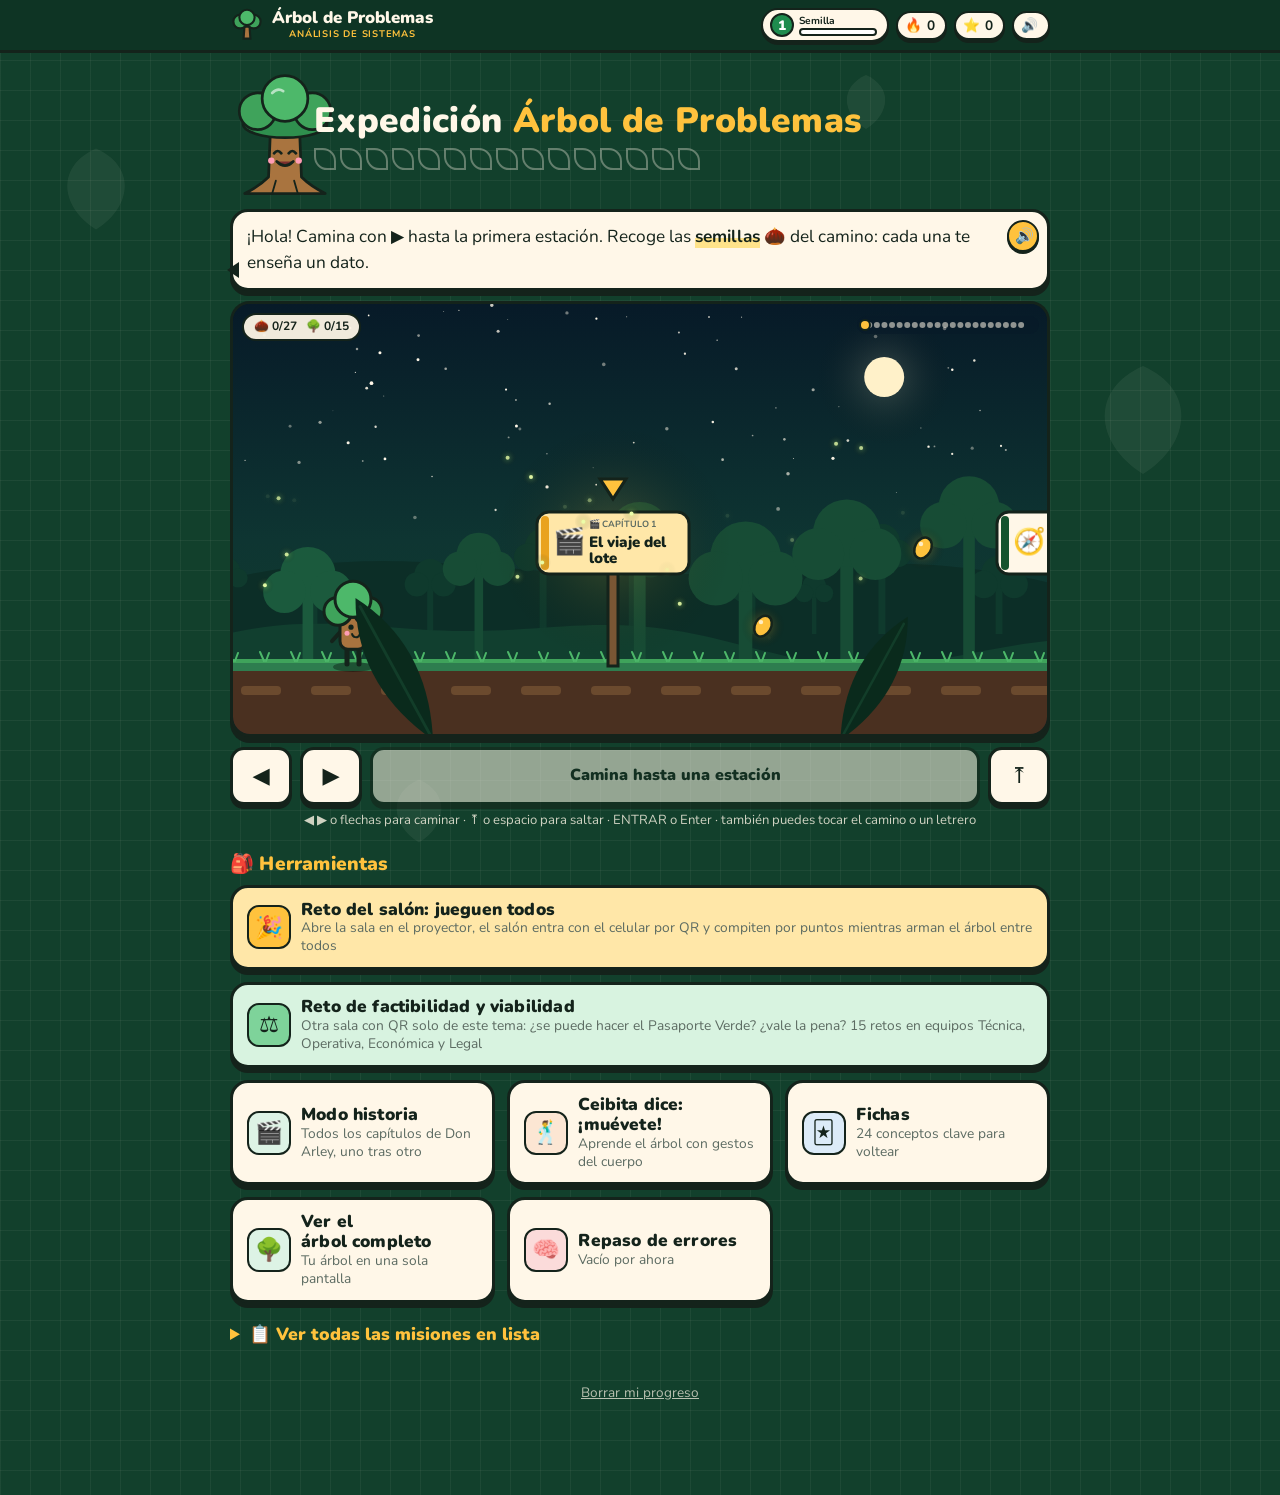
==== commit 1f2b01d6: "Manual de usuario completo del videojuego (PDF, 80 páginas) para la docente Ruth Dary Escobar Sarria" ====
--- a/index.html
+++ b/index.html
@@ -1101,7 +1101,7 @@
    <a class="mcard" href="salon/?tema=factibilidad" style="text-decoration:none;grid-column:1/-1;background:#D8F3E0"><span class="ic" style="--c:#7ED39A">⚖️</span><span><h3>Reto de factibilidad y viabilidad</h3><p>Otra sala con QR solo de este tema: ¿se puede hacer el Pasaporte Verde? ¿vale la pena? 15 retos en equipos Técnica, Operativa, Económica y Legal</p></span></a>
    <button class="mcard" data-x="clase"><span class="ic" style="--c:#DDF3E5">🎬</span><span><h3>Modo historia</h3><p>Todos los capítulos de Don Arley, uno tras otro</p></span></button>
    <button class="mcard" data-x="mover"><span class="ic" style="--c:#FCE6D3">🕺</span><span><h3>Ceibita dice: ¡muévete!</h3><p>Aprende el árbol con gestos del cuerpo</p></span></button>
-   <button class="mcard" data-x="fichas"><span class="ic" style="--c:#DCEBF8">🃏</span><span><h3>Fichas</h3><p>20 conceptos clave para voltear</p></span></button>
+   <button class="mcard" data-x="fichas"><span class="ic" style="--c:#DCEBF8">🃏</span><span><h3>Fichas</h3><p>${GLOS.length} conceptos clave para voltear</p></span></button>
    <button class="mcard" data-x="arbol"><span class="ic" style="--c:#DDF3E5">🌳</span><span><h3>Ver el árbol completo</h3><p>Tu árbol en una sola pantalla</p></span></button>
    <button class="mcard" data-x="errores"><span class="ic" style="--c:#FBDBDA">🧠</span><span><h3>Repaso de errores</h3><p>${S.err.length?S.err.length+' preguntas para repasar':'Vacío por ahora'}</p></span></button>
   </div>
